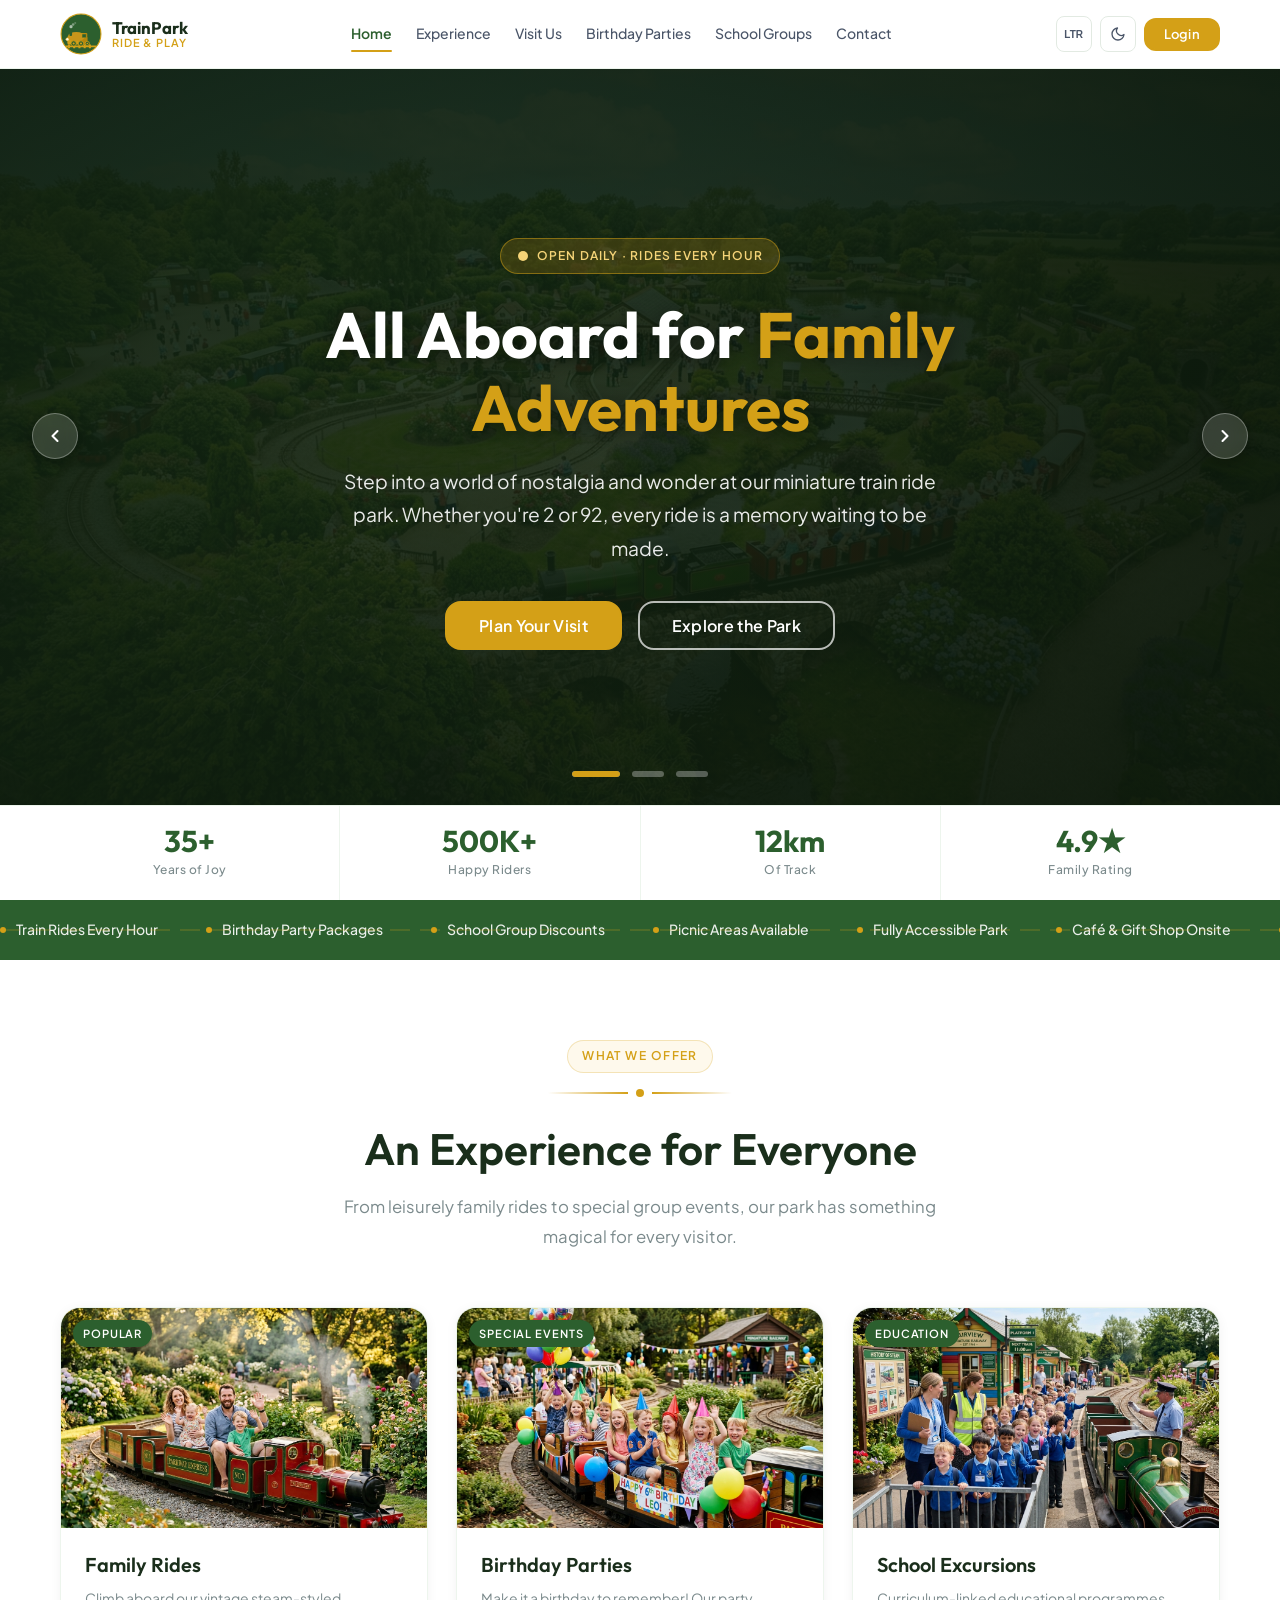
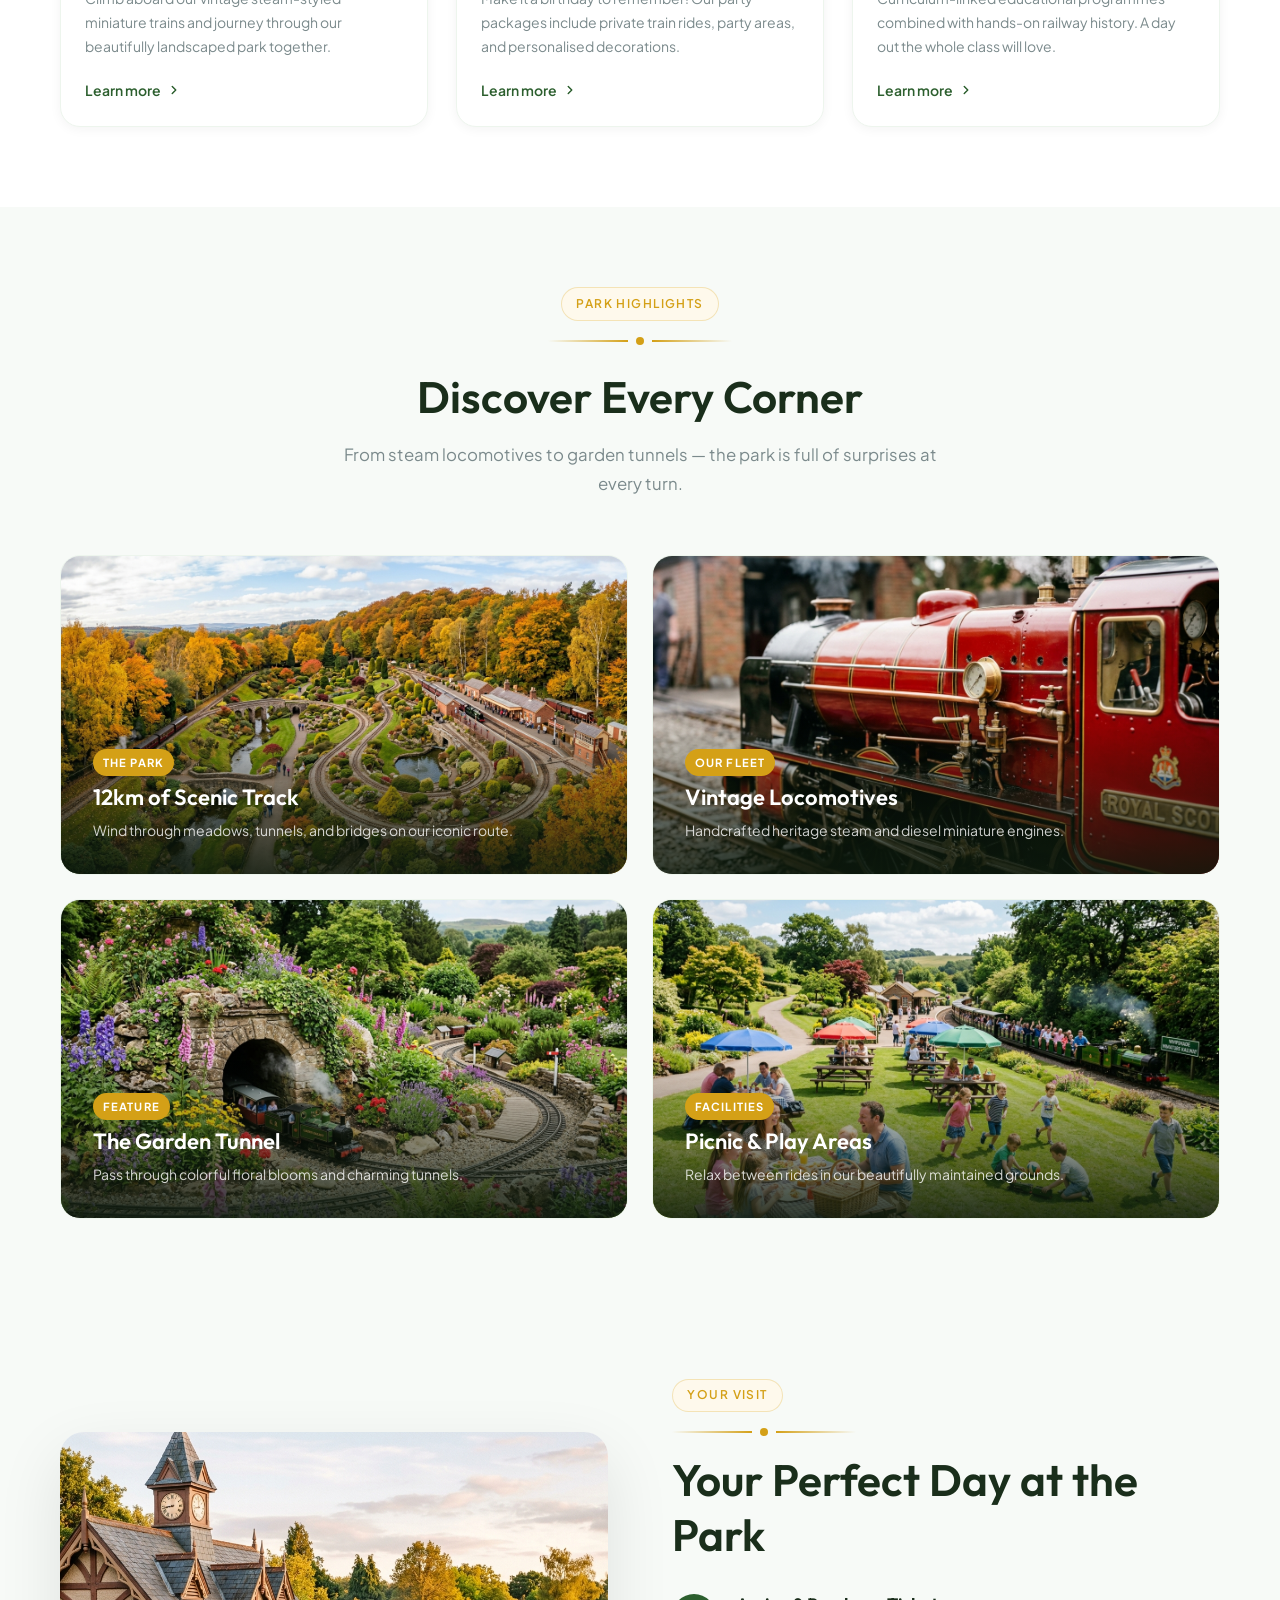
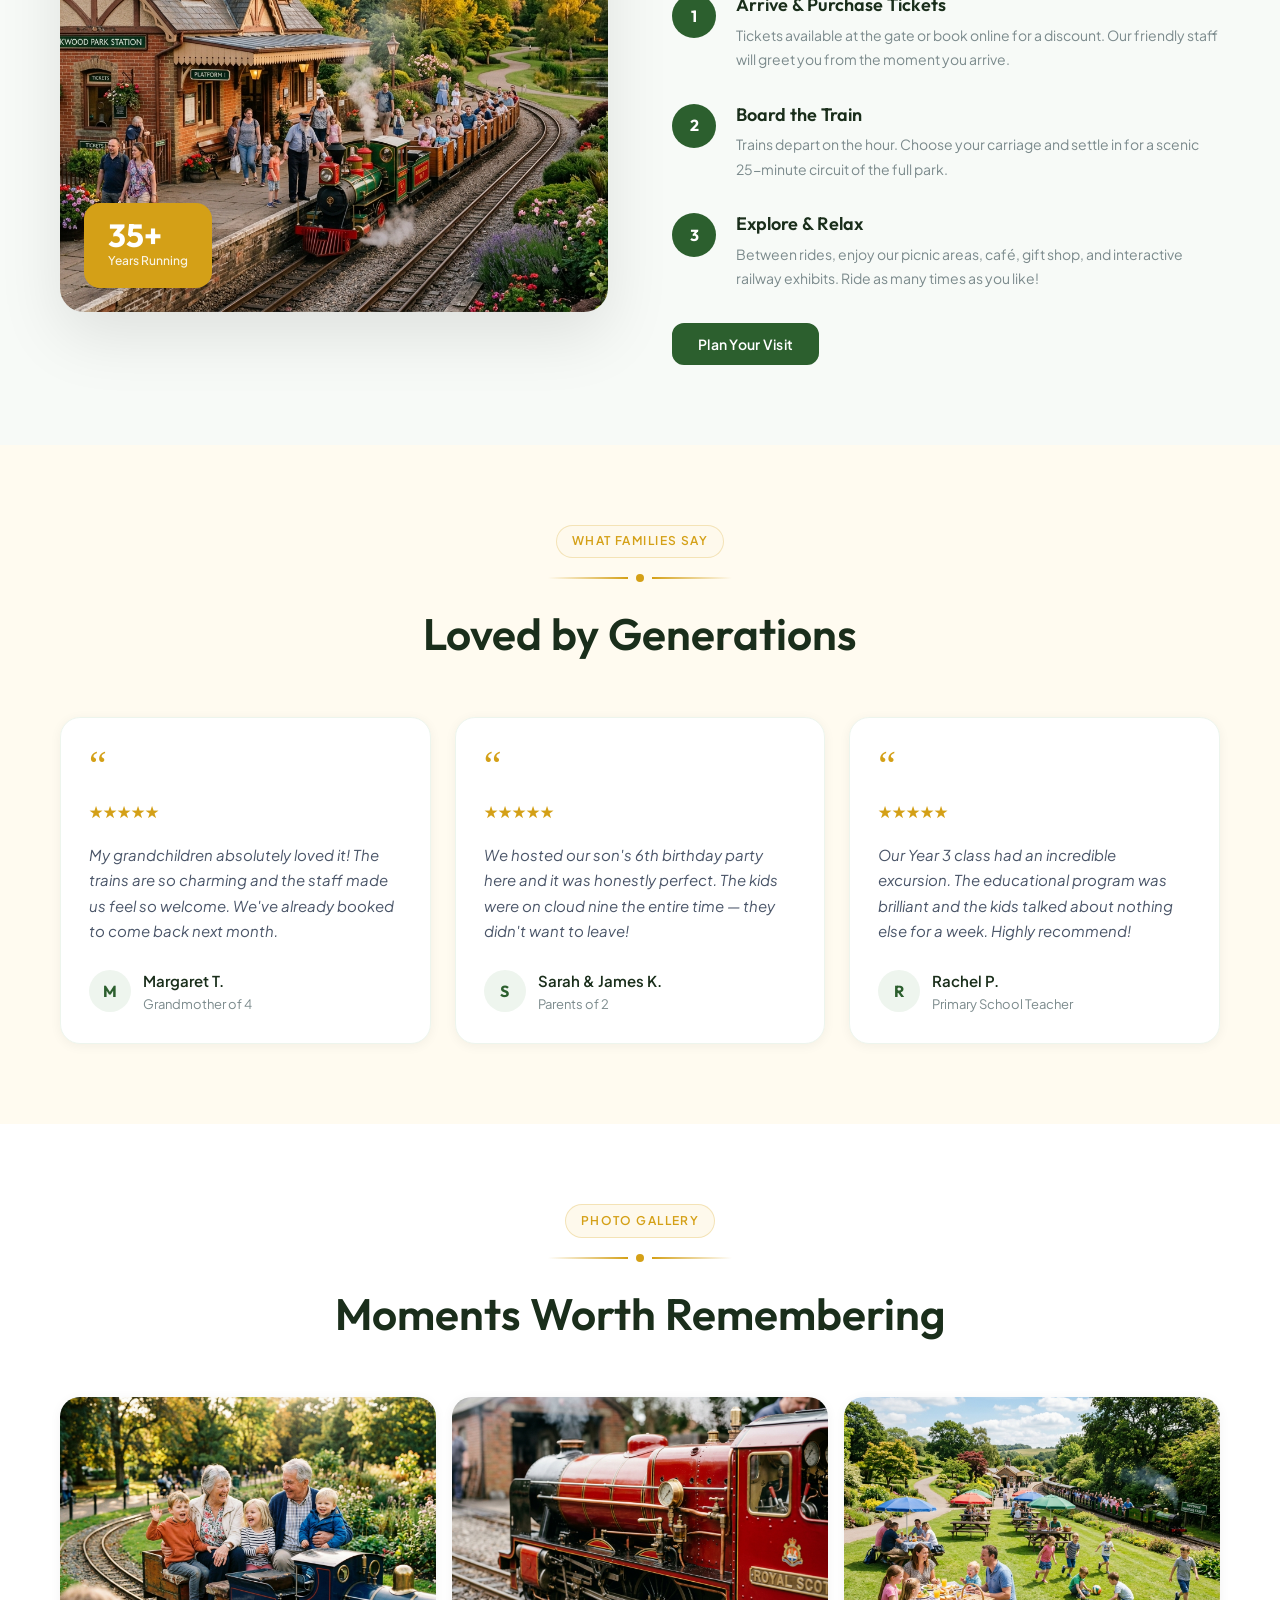
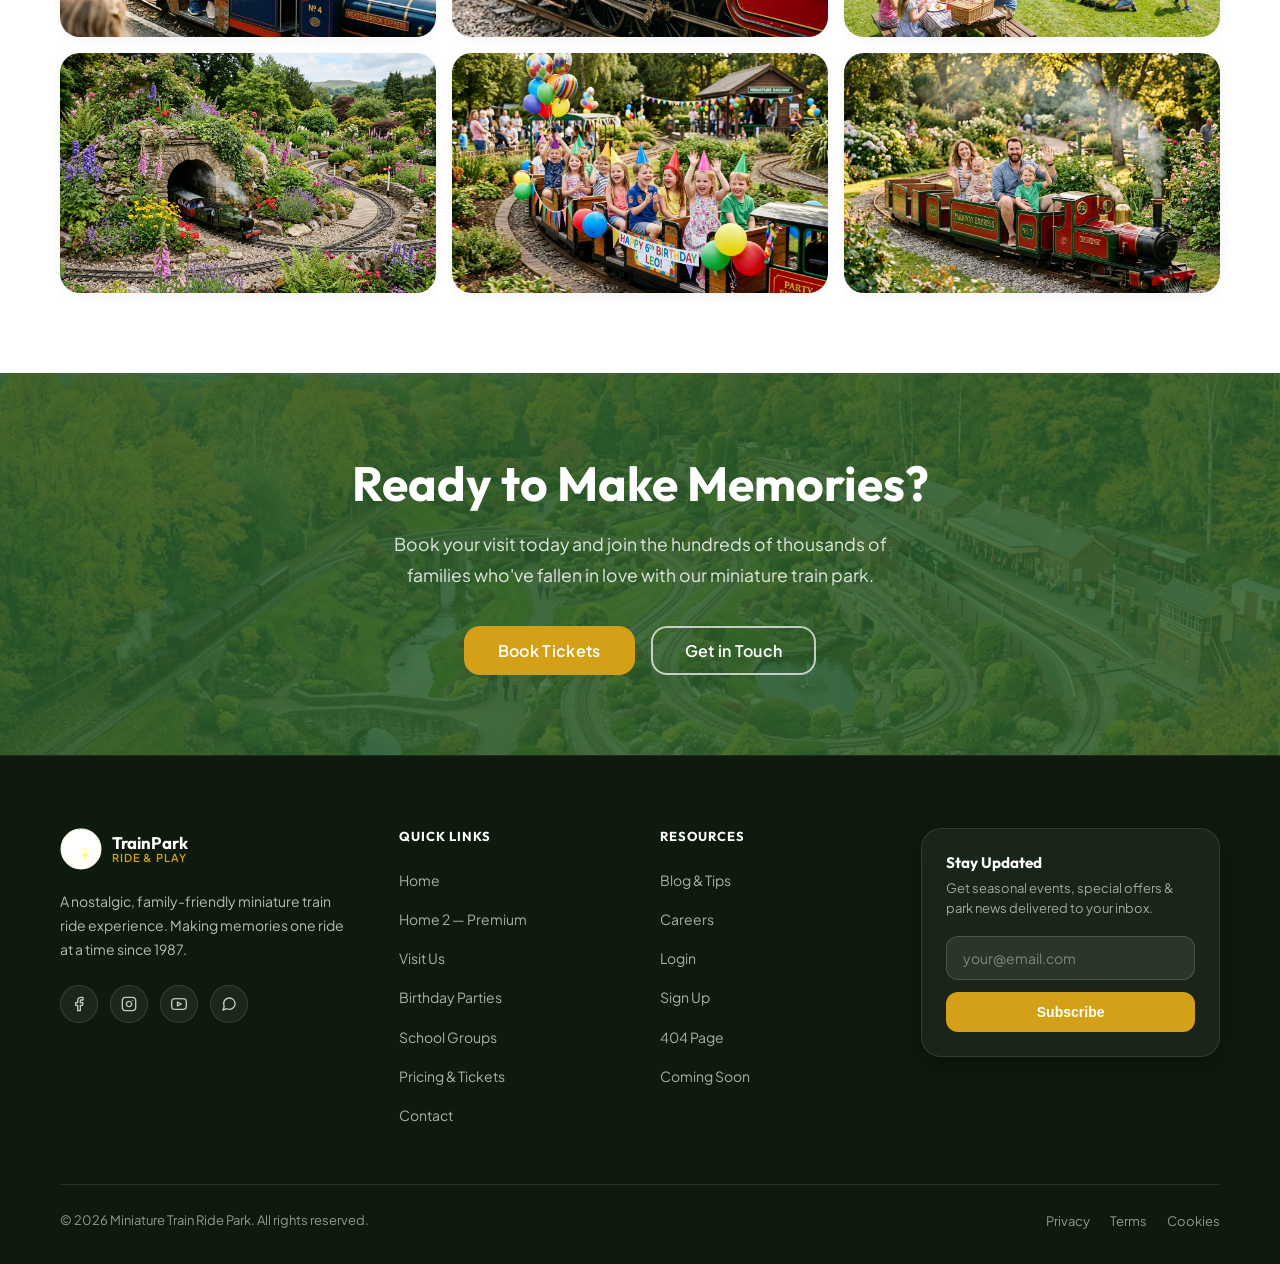
==== index.html @ aa91f716 "refactor: update 404 error page and enhance home2 hero section with interactive slide carousel" ====
<!DOCTYPE html>
<html lang="en">
<head>
<meta charset="UTF-8">
<meta name="viewport" content="width=device-width,initial-scale=1">
<title>Miniature Train Ride Park — Nostalgic Family Fun</title>
<meta name="description" content="Experience the joy of miniature train rides at our family-friendly park. Perfect for all ages — birthday parties, school groups, and weekend adventures.">
<link rel="icon" href="favicon.svg" type="image/svg+xml">
<link rel="stylesheet" href="style.css">
</head>
<body>
<div id="navbar-container"></div>

<!-- HERO -->
<section class="hero" aria-label="Hero Carousel" id="heroCarousel">
  <!-- Slides Wrapper -->
  <div class="hero-slides">
    <!-- Slide 1 -->
    <div class="hero-slide active" data-slide="0">
      <div class="hero-bg" style="background-image:url('assets/images/hero_main_1791302589255.jpg');" role="img" aria-label="Miniature train ride in lush green park"></div>
      <div class="hero-overlay"></div>
      <div class="container">
        <div class="hero-content">
          <div class="hero-badge">
            <svg xmlns="http://www.w3.org/2000/svg" width="12" height="12" viewBox="0 0 24 24" fill="currentColor"><circle cx="12" cy="12" r="10"/></svg>
            Open Daily · Rides Every Hour
          </div>
          <h1 class="hero-title">All Aboard for <span>Family Adventures</span></h1>
          <p class="hero-desc">Step into a world of nostalgia and wonder at our miniature train ride park. Whether you're 2 or 92, every ride is a memory waiting to be made.</p>
          <div class="hero-actions">
            <a href="visit.html" class="btn btn-secondary btn-lg" id="heroPlanVisitBtn">Plan Your Visit</a>
            <a href="home2.html" class="btn btn-outline-light btn-lg" id="heroExploreBtn">Explore the Park</a>
          </div>
        </div>
      </div>
    </div>

    <!-- Slide 2 -->
    <div class="hero-slide" data-slide="1">
      <div class="hero-bg" style="background-image:url('assets/images/park_landscape_wide_1791302713672.jpg');" role="img" aria-label="Scenic landscape of miniature railway park"></div>
      <div class="hero-overlay"></div>
      <div class="container">
        <div class="hero-content">
          <div class="hero-badge">
            <svg xmlns="http://www.w3.org/2000/svg" width="12" height="12" viewBox="0 0 24 24" fill="currentColor"><circle cx="12" cy="12" r="10"/></svg>
            Heritage Fleet · 12km Scenic Route
          </div>
          <h2 class="hero-title">Experience Authentic <span>Vintage Locomotives</span></h2>
          <p class="hero-desc">Journey through handcrafted bridges, flower-lined tunnels, and open countryside on Britain's most cherished miniature steam railway.</p>
          <div class="hero-actions">
            <a href="visit.html" class="btn btn-secondary btn-lg">Book Train Tickets</a>
            <a href="home2.html" class="btn btn-outline-light btn-lg">Discover Our Fleet</a>
          </div>
        </div>
      </div>
    </div>

    <!-- Slide 3 -->
    <div class="hero-slide" data-slide="2">
      <div class="hero-bg" style="background-image:url('assets/images/birthday_party_train_1791302629663.jpg');" role="img" aria-label="Children and families celebrating birthday at train park"></div>
      <div class="hero-overlay"></div>
      <div class="container">
        <div class="hero-content">
          <div class="hero-badge">
            <svg xmlns="http://www.w3.org/2000/svg" width="12" height="12" viewBox="0 0 24 24" fill="currentColor"><circle cx="12" cy="12" r="10"/></svg>
            Party Packages · Unforgettable Celebrations
          </div>
          <h2 class="hero-title">Celebrate Special <span>Moments Together</span></h2>
          <p class="hero-desc">Private carriage hire, reserved picnic lawns, and magical train celebrations for birthdays, family reunions, and school adventures.</p>
          <div class="hero-actions">
            <a href="birthday.html" class="btn btn-secondary btn-lg">Birthday Packages</a>
            <a href="school.html" class="btn btn-outline-light btn-lg">School &amp; Groups</a>
          </div>
        </div>
      </div>
    </div>

    <!-- Carousel Navigation Controls -->
    <div class="hero-nav-arrows">
      <button class="hero-nav-arrow prev" id="heroPrevBtn" aria-label="Previous Slide">
        <svg xmlns="http://www.w3.org/2000/svg" width="20" height="20" viewBox="0 0 24 24" fill="none" stroke="currentColor" stroke-width="2.5" stroke-linecap="round" stroke-linejoin="round"><polyline points="15 18 9 12 15 6"/></svg>
      </button>
      <button class="hero-nav-arrow next" id="heroNextBtn" aria-label="Next Slide">
        <svg xmlns="http://www.w3.org/2000/svg" width="20" height="20" viewBox="0 0 24 24" fill="none" stroke="currentColor" stroke-width="2.5" stroke-linecap="round" stroke-linejoin="round"><polyline points="9 18 15 12 9 6"/></svg>
      </button>
    </div>

    <!-- Carousel Progress Dots -->
    <div class="hero-dots" role="tablist" aria-label="Carousel Slides">
      <button class="hero-dot active" data-index="0" aria-label="Slide 1" role="tab" aria-selected="true"><span class="dot-progress"></span></button>
      <button class="hero-dot" data-index="1" aria-label="Slide 2" role="tab" aria-selected="false"><span class="dot-progress"></span></button>
      <button class="hero-dot" data-index="2" aria-label="Slide 3" role="tab" aria-selected="false"><span class="dot-progress"></span></button>
    </div>
  </div>
  <div class="hero-stats-bar" role="complementary" aria-label="Park statistics">
    <div class="hero-stats-inner">
      <div class="stat-item"><div class="stat-num">35+</div><div class="stat-label">Years of Joy</div></div>
      <div class="stat-item"><div class="stat-num">500K+</div><div class="stat-label">Happy Riders</div></div>
      <div class="stat-item"><div class="stat-num">12km</div><div class="stat-label">Of Track</div></div>
      <div class="stat-item"><div class="stat-num">4.9★</div><div class="stat-label">Family Rating</div></div>
    </div>
  </div>
</section>

<!-- SCROLLING STRIP -->
<div class="experience-strip" aria-hidden="true">
  <div class="strip-track"></div>
  <div class="strip-inner">
    <div class="strip-item"><span class="strip-dot"></span> Train Rides Every Hour</div>
    <div class="strip-item"><span class="strip-dot"></span> Birthday Party Packages</div>
    <div class="strip-item"><span class="strip-dot"></span> School Group Discounts</div>
    <div class="strip-item"><span class="strip-dot"></span> Picnic Areas Available</div>
    <div class="strip-item"><span class="strip-dot"></span> Fully Accessible Park</div>
    <div class="strip-item"><span class="strip-dot"></span> Café &amp; Gift Shop Onsite</div>
    <div class="strip-item"><span class="strip-dot"></span> Train Rides Every Hour</div>
    <div class="strip-item"><span class="strip-dot"></span> Birthday Party Packages</div>
    <div class="strip-item"><span class="strip-dot"></span> School Group Discounts</div>
    <div class="strip-item"><span class="strip-dot"></span> Picnic Areas Available</div>
    <div class="strip-item"><span class="strip-dot"></span> Fully Accessible Park</div>
    <div class="strip-item"><span class="strip-dot"></span> Café &amp; Gift Shop Onsite</div>
  </div>
</div>

<!-- EXPERIENCE CARDS -->
<section class="section" aria-labelledby="experienceHeading">
  <div class="container">
    <div class="section-header">
      <div class="section-label">What We Offer</div>
      <div class="track-divider"><div class="track-dot"></div></div>
      <h2 class="section-title" id="experienceHeading">An Experience for Everyone</h2>
      <p class="section-desc">From leisurely family rides to special group events, our park has something magical for every visitor.</p>
    </div>
    <div class="grid-3" role="list">
      <article class="experience-card anim-fade-up delay-1" role="listitem">
        <div class="exp-card-img-wrap">
          <img src="assets/images/family_train_ride_1791302616029.jpg" alt="Family enjoying miniature train ride" class="exp-card-img" loading="lazy">
          <span class="exp-card-tag">Popular</span>
        </div>
        <div class="exp-card-body">
          <h3 class="exp-card-title">Family Rides</h3>
          <p class="exp-card-desc">Climb aboard our vintage steam-styled miniature trains and journey through our beautifully landscaped park together.</p>
          <a href="visit.html" class="exp-card-link" id="learnFamilyRidesBtn">
            Learn more
            <svg xmlns="http://www.w3.org/2000/svg" width="14" height="14" viewBox="0 0 24 24" fill="none" stroke="currentColor" stroke-width="2.5" stroke-linecap="round" stroke-linejoin="round"><polyline points="9 18 15 12 9 6"/></svg>
          </a>
        </div>
      </article>
      <article class="experience-card anim-fade-up delay-2" role="listitem">
        <div class="exp-card-img-wrap">
          <img src="assets/images/birthday_party_train_1791302629663.jpg" alt="Children celebrating birthday party at train park" class="exp-card-img" loading="lazy">
          <span class="exp-card-tag">Special Events</span>
        </div>
        <div class="exp-card-body">
          <h3 class="exp-card-title">Birthday Parties</h3>
          <p class="exp-card-desc">Make it a birthday to remember! Our party packages include private train rides, party areas, and personalised decorations.</p>
          <a href="birthday.html" class="exp-card-link" id="learnBirthdayBtn">
            Learn more
            <svg xmlns="http://www.w3.org/2000/svg" width="14" height="14" viewBox="0 0 24 24" fill="none" stroke="currentColor" stroke-width="2.5" stroke-linecap="round" stroke-linejoin="round"><polyline points="9 18 15 12 9 6"/></svg>
          </a>
        </div>
      </article>
      <article class="experience-card anim-fade-up delay-3" role="listitem">
        <div class="exp-card-img-wrap">
          <img src="assets/images/school_trip_train_1791302643376.jpg" alt="School children on train excursion" class="exp-card-img" loading="lazy">
          <span class="exp-card-tag">Education</span>
        </div>
        <div class="exp-card-body">
          <h3 class="exp-card-title">School Excursions</h3>
          <p class="exp-card-desc">Curriculum-linked educational programmes combined with hands-on railway history. A day out the whole class will love.</p>
          <a href="school.html" class="exp-card-link" id="learnSchoolBtn">
            Learn more
            <svg xmlns="http://www.w3.org/2000/svg" width="14" height="14" viewBox="0 0 24 24" fill="none" stroke="currentColor" stroke-width="2.5" stroke-linecap="round" stroke-linejoin="round"><polyline points="9 18 15 12 9 6"/></svg>
          </a>
        </div>
      </article>
    </div>
  </div>
</section>

<!-- BENTO GALLERY -->
<section class="section section-alt" aria-labelledby="parkHighlightsHeading">
  <div class="container">
    <div class="section-header">
      <div class="section-label">Park Highlights</div>
      <div class="track-divider"><div class="track-dot"></div></div>
      <h2 class="section-title" id="parkHighlightsHeading">Discover Every Corner</h2>
      <p class="section-desc">From steam locomotives to garden tunnels — the park is full of surprises at every turn.</p>
    </div>
    <div class="bento-grid">
      <div class="bento-cell">
        <img src="assets/images/park_landscape_wide_1791302713672.jpg" alt="Aerial view of full train park landscape" class="bento-img" loading="lazy">
        <div class="bento-overlay-content">
          <span class="bento-tag">The Park</span>
          <h3 class="bento-title">12km of Scenic Track</h3>
          <p class="bento-desc">Wind through meadows, tunnels, and bridges on our iconic route.</p>
        </div>
      </div>
      <div class="bento-cell">
        <img src="assets/images/steam_locomotive_closeup_1791302755118.jpg" alt="Close-up of vintage steam locomotive" class="bento-img" loading="lazy">
        <div class="bento-overlay-content">
          <span class="bento-tag">Our Fleet</span>
          <h3 class="bento-title">Vintage Locomotives</h3>
          <p class="bento-desc">Handcrafted heritage steam and diesel miniature engines.</p>
        </div>
      </div>
      <div class="bento-cell">
        <img src="assets/images/train_tunnel_garden_1791302681579.jpg" alt="Train going through garden tunnel" class="bento-img" loading="lazy">
        <div class="bento-overlay-content">
          <span class="bento-tag">Feature</span>
          <h3 class="bento-title">The Garden Tunnel</h3>
          <p class="bento-desc">Pass through colorful floral blooms and charming tunnels.</p>
        </div>
      </div>
      <div class="bento-cell">
        <img src="assets/images/picnic_area_park_1791302770456.jpg" alt="Families relaxing in park picnic area" class="bento-img" loading="lazy">
        <div class="bento-overlay-content">
          <span class="bento-tag">Facilities</span>
          <h3 class="bento-title">Picnic &amp; Play Areas</h3>
          <p class="bento-desc">Relax between rides in our beautifully maintained grounds.</p>
        </div>
      </div>
    </div>
  </div>
</section>

<!-- JOURNEY / HOW IT WORKS -->
<section class="journey-section" aria-labelledby="howItWorksHeading">
  <div class="container">
    <div class="journey-layout">
      <div class="journey-img-wrap">
        <img src="assets/images/train_station_platform_1791302656115.jpg" alt="Visitors at the train station platform" class="journey-img" loading="lazy">
        <div class="journey-img-badge">
          <div class="num">35+</div>
          <div class="lbl">Years Running</div>
        </div>
      </div>
      <div>
        <div class="section-label">Your Visit</div>
        <div class="track-divider" style="justify-content:flex-start;margin-bottom:1rem"><div class="track-dot"></div></div>
        <h2 class="section-title" id="howItWorksHeading">Your Perfect Day at the Park</h2>
        <div class="journey-steps">
          <div class="journey-step anim-fade-up delay-1">
            <div class="step-num">1</div>
            <div class="step-content">
              <h4>Arrive &amp; Purchase Tickets</h4>
              <p>Tickets available at the gate or book online for a discount. Our friendly staff will greet you from the moment you arrive.</p>
            </div>
          </div>
          <div class="journey-step anim-fade-up delay-2">
            <div class="step-num">2</div>
            <div class="step-content">
              <h4>Board the Train</h4>
              <p>Trains depart on the hour. Choose your carriage and settle in for a scenic 25-minute circuit of the full park.</p>
            </div>
          </div>
          <div class="journey-step anim-fade-up delay-3">
            <div class="step-num">3</div>
            <div class="step-content">
              <h4>Explore &amp; Relax</h4>
              <p>Between rides, enjoy our picnic areas, café, gift shop, and interactive railway exhibits. Ride as many times as you like!</p>
            </div>
          </div>
        </div>
        <div style="margin-top:2rem;">
          <a href="visit.html" class="btn btn-primary" id="journeyPlanBtn">Plan Your Visit</a>
        </div>
      </div>
    </div>
  </div>
</section>

<!-- TESTIMONIALS -->
<section class="testimonials-section" aria-labelledby="testimonialHeading">
  <div class="container">
    <div class="section-header">
      <div class="section-label">What Families Say</div>
      <div class="track-divider"><div class="track-dot"></div></div>
      <h2 class="section-title" id="testimonialHeading">Loved by Generations</h2>
    </div>
    <div class="testimonials-grid">
      <article class="testimonial-card anim-fade-up delay-1">
        <div class="testimonial-quote">&ldquo;</div>
        <div class="testimonial-stars" aria-label="5 out of 5 stars">★★★★★</div>
        <p class="testimonial-text">My grandchildren absolutely loved it! The trains are so charming and the staff made us feel so welcome. We've already booked to come back next month.</p>
        <div class="testimonial-author">
          <div class="author-avatar" aria-hidden="true">M</div>
          <div>
            <div class="author-name">Margaret T.</div>
            <div class="author-role">Grandmother of 4</div>
          </div>
        </div>
      </article>
      <article class="testimonial-card anim-fade-up delay-2">
        <div class="testimonial-quote">&ldquo;</div>
        <div class="testimonial-stars" aria-label="5 out of 5 stars">★★★★★</div>
        <p class="testimonial-text">We hosted our son's 6th birthday party here and it was honestly perfect. The kids were on cloud nine the entire time — they didn't want to leave!</p>
        <div class="testimonial-author">
          <div class="author-avatar" aria-hidden="true">S</div>
          <div>
            <div class="author-name">Sarah &amp; James K.</div>
            <div class="author-role">Parents of 2</div>
          </div>
        </div>
      </article>
      <article class="testimonial-card anim-fade-up delay-3">
        <div class="testimonial-quote">&ldquo;</div>
        <div class="testimonial-stars" aria-label="5 out of 5 stars">★★★★★</div>
        <p class="testimonial-text">Our Year 3 class had an incredible excursion. The educational program was brilliant and the kids talked about nothing else for a week. Highly recommend!</p>
        <div class="testimonial-author">
          <div class="author-avatar" aria-hidden="true">R</div>
          <div>
            <div class="author-name">Rachel P.</div>
            <div class="author-role">Primary School Teacher</div>
          </div>
        </div>
      </article>
    </div>
  </div>
</section>

<!-- GALLERY -->
<section class="section" aria-labelledby="galleryHeading">
  <div class="container">
    <div class="section-header">
      <div class="section-label">Photo Gallery</div>
      <div class="track-divider"><div class="track-dot"></div></div>
      <h2 class="section-title" id="galleryHeading">Moments Worth Remembering</h2>
    </div>
    <div class="gallery-mosaic" role="list">
      <div class="gallery-item" role="listitem">
        <img src="assets/images/grandparents_children_train_1791302695388.jpg" alt="Grandparents and grandchildren on train" loading="lazy">
        <div class="gallery-overlay" aria-hidden="true">
          <svg xmlns="http://www.w3.org/2000/svg" width="28" height="28" viewBox="0 0 24 24" fill="none" stroke="currentColor" stroke-width="2" stroke-linecap="round" stroke-linejoin="round"><circle cx="11" cy="11" r="8"/><line x1="21" y1="21" x2="16.65" y2="16.65"/><line x1="11" y1="8" x2="11" y2="14"/><line x1="8" y1="11" x2="14" y2="11"/></svg>
        </div>
      </div>
      <div class="gallery-item" role="listitem">
        <img src="assets/images/steam_locomotive_closeup_1791302755118.jpg" alt="Detailed view of miniature steam locomotive" loading="lazy">
        <div class="gallery-overlay" aria-hidden="true">
          <svg xmlns="http://www.w3.org/2000/svg" width="28" height="28" viewBox="0 0 24 24" fill="none" stroke="currentColor" stroke-width="2" stroke-linecap="round" stroke-linejoin="round"><circle cx="11" cy="11" r="8"/><line x1="21" y1="21" x2="16.65" y2="16.65"/><line x1="11" y1="8" x2="11" y2="14"/><line x1="8" y1="11" x2="14" y2="11"/></svg>
        </div>
      </div>
      <div class="gallery-item" role="listitem">
        <img src="assets/images/picnic_area_park_1791302770456.jpg" alt="Picnic area with families enjoying the park" loading="lazy">
        <div class="gallery-overlay" aria-hidden="true">
          <svg xmlns="http://www.w3.org/2000/svg" width="28" height="28" viewBox="0 0 24 24" fill="none" stroke="currentColor" stroke-width="2" stroke-linecap="round" stroke-linejoin="round"><circle cx="11" cy="11" r="8"/><line x1="21" y1="21" x2="16.65" y2="16.65"/><line x1="11" y1="8" x2="11" y2="14"/><line x1="8" y1="11" x2="14" y2="11"/></svg>
        </div>
      </div>
      <div class="gallery-item" role="listitem">
        <img src="assets/images/train_tunnel_garden_1791302681579.jpg" alt="Train passing through a beautiful garden tunnel" loading="lazy">
        <div class="gallery-overlay" aria-hidden="true">
          <svg xmlns="http://www.w3.org/2000/svg" width="28" height="28" viewBox="0 0 24 24" fill="none" stroke="currentColor" stroke-width="2" stroke-linecap="round" stroke-linejoin="round"><circle cx="11" cy="11" r="8"/><line x1="21" y1="21" x2="16.65" y2="16.65"/><line x1="11" y1="8" x2="11" y2="14"/><line x1="8" y1="11" x2="14" y2="11"/></svg>
        </div>
      </div>
      <div class="gallery-item" role="listitem">
        <img src="assets/images/birthday_party_train_1791302629663.jpg" alt="Children celebrating birthday at train park" loading="lazy">
        <div class="gallery-overlay" aria-hidden="true">
          <svg xmlns="http://www.w3.org/2000/svg" width="28" height="28" viewBox="0 0 24 24" fill="none" stroke="currentColor" stroke-width="2" stroke-linecap="round" stroke-linejoin="round"><circle cx="11" cy="11" r="8"/><line x1="21" y1="21" x2="16.65" y2="16.65"/><line x1="11" y1="8" x2="11" y2="14"/><line x1="8" y1="11" x2="14" y2="11"/></svg>
        </div>
      </div>
      <div class="gallery-item" role="listitem">
        <img src="assets/images/family_train_ride_1791302616029.jpg" alt="Family enjoying the scenic miniature train ride" loading="lazy">
        <div class="gallery-overlay" aria-hidden="true">
          <svg xmlns="http://www.w3.org/2000/svg" width="28" height="28" viewBox="0 0 24 24" fill="none" stroke="currentColor" stroke-width="2" stroke-linecap="round" stroke-linejoin="round"><circle cx="11" cy="11" r="8"/><line x1="21" y1="21" x2="16.65" y2="16.65"/><line x1="11" y1="8" x2="11" y2="14"/><line x1="8" y1="11" x2="14" y2="11"/></svg>
        </div>
      </div>
    </div>
  </div>
</section>

<!-- CTA BANNER -->
<section class="cta-banner" aria-labelledby="ctaHeading">
  <div class="cta-banner-bg" role="img" aria-label="Park landscape background"></div>
  <div class="container">
    <div class="cta-banner-content">
      <h2 class="cta-banner-title" id="ctaHeading">Ready to Make Memories?</h2>
      <p class="cta-banner-desc">Book your visit today and join the hundreds of thousands of families who've fallen in love with our miniature train park.</p>
      <div class="cta-banner-actions">
        <a href="visit.html" class="btn btn-secondary btn-lg" id="ctaBookBtn">Book Tickets</a>
        <a href="contact.html" class="btn btn-outline-light btn-lg" id="ctaContactBtn">Get in Touch</a>
      </div>
    </div>
  </div>
</section>

<div id="footer-container"></div>
<script src="components.js"></script>
<script>
  document.addEventListener('DOMContentLoaded', () => {
    initComponents('index.html');
    initScrollAnimations();
  });
</script>
</body>
</html>
---- style.css ----
/* ===== MINIATURE TRAIN RIDE PARK === */
@import url('https://fonts.googleapis.com/css2?family=Outfit:wght@400;500;600;700;800&family=Plus+Jakarta+Sans:wght@400;500;600;700&display=swap');
:root{--primary:#2C5F2E;--primary-hover:#245028;--primary-light:#EEF5EE;--primary-glow:rgba(44,95,46,0.25);--primary-subtle:rgba(44,95,46,0.08);--secondary:#D4A017;--secondary-hover:#B8860B;--secondary-light:#FEF9EC;--text-heading:#1A2E1B;--text-body:#4A5568;--text-muted:#7B8A8C;--bg-body:#FFFFFF;--bg-surface:#F7FAF7;--bg-card:#FFFFFF;--bg-warm:#FFFBF0;--border-default:#E2EAE2;--border-light:#EDF5ED;--shadow-sm:0 1px 3px rgba(0,0,0,0.04);--shadow-md:0 4px 16px rgba(0,0,0,0.06);--shadow-lg:0 12px 40px rgba(0,0,0,0.08);--shadow-xl:0 24px 64px rgba(0,0,0,0.10);--shadow-card:0 2px 12px rgba(0,0,0,0.05);--shadow-card-hover:0 12px 36px rgba(44,95,46,0.14),0 4px 12px rgba(0,0,0,0.06);--font-heading:'Outfit',-apple-system,BlinkMacSystemFont,sans-serif;--font-body:'Plus Jakarta Sans',-apple-system,BlinkMacSystemFont,sans-serif;--radius-sm:0.5rem;--radius-md:0.75rem;--radius-lg:1rem;--radius-xl:1.25rem;--radius-2xl:1.5rem;--radius-full:9999px;--transition-fast:all 0.2s cubic-bezier(0.4,0,0.2,1);--transition-smooth:all 0.35s cubic-bezier(0.4,0,0.2,1);--transition-premium:all 0.5s cubic-bezier(0.16,1,0.3,1);--gutter-x:1.25rem;}
.dark{--text-heading:#F1F5F1;--text-body:#D1DCD1;--text-muted:#98AB98;--bg-body:#0D1A0D;--bg-surface:#111D11;--bg-card:#162116;--bg-warm:#121B08;--border-default:#2A3D2A;--border-light:#1A2E1A;--shadow-sm:0 1px 3px rgba(0,0,0,0.3);--shadow-md:0 4px 16px rgba(0,0,0,0.4);--shadow-lg:0 12px 40px rgba(0,0,0,0.5);--shadow-xl:0 24px 64px rgba(0,0,0,0.6);--shadow-card:0 2px 12px rgba(0,0,0,0.3);--shadow-card-hover:0 12px 36px rgba(74,222,128,0.15),0 4px 12px rgba(0,0,0,0.4);}
*,*::before,*::after{margin:0;padding:0;box-sizing:border-box;}
html{scroll-behavior:smooth;-webkit-font-smoothing:antialiased;overflow-x:hidden;}
body{font-family:var(--font-body);font-weight:400;color:var(--text-body);background-color:var(--bg-body);line-height:1.7;transition:background-color 0.3s ease,color 0.3s ease;overflow-x:hidden;}
img{max-width:100%;height:auto;display:block;}
a{text-decoration:none;color:inherit;transition:var(--transition-fast);}
ul,ol{list-style:none;}
h1,h2,h3,h4,h5,h6,.section-title,.hero-title,.page-title{font-family:var(--font-heading);font-weight:600;color:var(--text-heading);line-height:1.25;}
h1{font-size:clamp(2.25rem,5.5vw,3.5rem);}
h2{font-size:clamp(1.75rem,4vw,2.75rem);}
h3{font-size:clamp(1.25rem,3vw,1.625rem);}
h4{font-size:1.125rem;font-weight:600;}
h5{font-size:1rem;font-weight:600;}
h6{font-size:0.875rem;font-weight:600;}
p,.section-desc,.hero-desc,.card-desc,.feature-desc,.text-body,.lead,.desc{font-family:var(--font-body);font-weight:400;line-height:1.75;}
strong,b{font-weight:600;}
.container{width:100%;max-width:1200px;margin:0 auto;padding-left:var(--gutter-x);padding-right:var(--gutter-x);}
.section{padding:5rem 0;}.section-sm{padding:3rem 0;}.section-lg{padding:7rem 0;}
.section-alt{background:var(--bg-surface);}.section-warm{background:var(--bg-warm);}
.section-label{display:inline-flex;align-items:center;gap:0.5rem;font-size:0.75rem;font-weight:600;letter-spacing:0.12em;text-transform:uppercase;color:var(--secondary);background:var(--secondary-light);border:1px solid rgba(212,160,23,0.25);padding:0.35rem 0.9rem;border-radius:var(--radius-full);margin-bottom:1rem;}
.dark .section-label{background:rgba(212,160,23,0.12);}
.section-header{text-align:center;margin-bottom:3.5rem;}
.section-header .section-title{margin-bottom:1rem;}
.section-header .section-desc{max-width:600px;margin:0 auto;color:var(--text-muted);font-size:1.05rem;}
.track-divider{display:flex;align-items:center;gap:0.5rem;justify-content:center;margin-bottom:1.5rem;}
.track-divider::before{content:'';flex:1;max-width:80px;height:2px;background:linear-gradient(90deg,transparent,var(--secondary));}
.track-divider::after{content:'';flex:1;max-width:80px;height:2px;background:linear-gradient(90deg,var(--secondary),transparent);}
.track-dot{width:8px;height:8px;border-radius:50%;background:var(--secondary);}
.btn{display:inline-flex;align-items:center;justify-content:center;gap:0.5rem;font-family:var(--font-body);font-weight:600;font-size:0.875rem;letter-spacing:0.02em;line-height:1;padding:0.75rem 1.5rem;border-radius:var(--radius-md);border:2px solid transparent;cursor:pointer;transition:var(--transition-smooth);text-decoration:none;white-space:nowrap;}
.btn-primary{background:var(--primary);color:#fff;border-color:var(--primary);}
.btn-primary:hover{background:var(--primary-hover);border-color:var(--primary-hover);transform:translateY(-2px);box-shadow:0 8px 24px var(--primary-glow);}
.btn-secondary{background:var(--secondary);color:#fff;border-color:var(--secondary);}
.btn-secondary:hover{background:var(--secondary-hover);border-color:var(--secondary-hover);transform:translateY(-2px);box-shadow:0 8px 24px rgba(212,160,23,0.35);}
.btn-outline{background:transparent;color:var(--primary);border-color:var(--primary);}
.btn-outline:hover{background:var(--primary);color:#fff;transform:translateY(-2px);}
.btn-outline-light{background:transparent;color:#fff;border-color:rgba(255,255,255,0.7);}
.btn-outline-light:hover{background:rgba(255,255,255,0.15);border-color:#fff;transform:translateY(-2px);}
.btn-sm{padding:0.5rem 1.125rem;font-size:0.8125rem;}
.btn-lg{padding:0.9rem 2rem;font-size:1rem;border-radius:var(--radius-lg);}
.w-full{width:100%;}
/* ─── NAVBAR & MOBILE MENU ─── */
.navbar{position:fixed;top:0;left:0;right:0;z-index:1000;background:rgba(255,255,255,0.95);backdrop-filter:blur(12px);-webkit-backdrop-filter:blur(12px);border-bottom:1px solid var(--border-light);transition:var(--transition-smooth);}
.dark .navbar{background:rgba(13,26,13,0.95);border-bottom-color:var(--border-default);}
.navbar.scrolled{box-shadow:var(--shadow-md);}
.nav-inner{display:flex;align-items:center;justify-content:space-between;max-width:1200px;margin:0 auto;padding:0 var(--gutter-x);height:68px;}
.nav-logo{display:flex;align-items:center;gap:0.625rem;flex-shrink:0;text-decoration:none;}
.nav-logo-img{width:42px;height:42px;object-fit:contain;flex-shrink:0;}
.nav-logo-text{display:flex;flex-direction:column;line-height:1.1;}
.brand-top{font-family:var(--font-heading);font-weight:700;font-size:1.05rem;color:var(--text-heading);}
.dark .brand-top{color:#FFFFFF;}
.brand-bottom{font-weight:600;font-size:0.6875rem;color:var(--secondary);letter-spacing:0.08em;text-transform:uppercase;}
.nav-links{display:flex;align-items:center;gap:1.5rem;}
.nav-link{font-size:0.875rem;font-weight:500;color:var(--text-body);padding:0.25rem 0;position:relative;transition:var(--transition-fast);white-space:nowrap;}
.dark .nav-link{color:rgba(255,255,255,0.72);}
.nav-link:hover,.nav-link.active{color:var(--primary);}
.dark .nav-link:hover,.dark .nav-link.active{color:#FFFFFF;}
.nav-link::after{content:'';position:absolute;bottom:-2px;left:0;width:0;height:2px;background:var(--secondary);border-radius:1px;transition:var(--transition-smooth);}
[dir="rtl"] .nav-link::after{left:auto;right:0;}
.nav-link:hover::after,.nav-link.active::after{width:100%;}
.nav-link.active{font-weight:600;}
.nav-actions{display:flex;align-items:center;gap:0.5rem;flex-shrink:0;}
.nav-icon-btn{display:flex;align-items:center;justify-content:center;width:36px;height:36px;border-radius:var(--radius-sm);background:transparent;border:1px solid var(--border-default);color:var(--text-body);cursor:pointer;transition:var(--transition-fast);font-size:0.6875rem;font-weight:600;}
.nav-icon-btn:hover{background:var(--bg-surface);color:var(--primary);border-color:var(--primary);}
.dark .nav-icon-btn{color:rgba(255,255,255,0.75);border-color:var(--border-default);}
.dark .nav-icon-btn:hover{background:rgba(255,255,255,0.06);color:#FFFFFF;border-color:var(--secondary);}
.mobile-menu-btn{display:none;width:38px;height:38px;align-items:center;justify-content:center;border-radius:var(--radius-sm);background:transparent;border:1px solid var(--border-default);color:var(--text-body);cursor:pointer;transition:var(--transition-fast);}
.mobile-menu-btn:hover{background:var(--bg-surface);color:var(--primary);border-color:var(--primary);}
.dark .mobile-menu-btn{color:rgba(255,255,255,0.75);border-color:var(--border-default);}
.dark .mobile-menu-btn:hover{color:#FFFFFF;border-color:var(--secondary);background:rgba(255,255,255,0.06);}
.mobile-backdrop{display:none;position:fixed;inset:0;background:rgba(0,0,0,0.6);backdrop-filter:blur(6px);-webkit-backdrop-filter:blur(6px);z-index:990;top:68px;}
.mobile-backdrop.open{display:block;}
.mobile-menu{display:none;position:absolute;top:100%;left:0;right:0;background:var(--bg-card);border-bottom:1px solid var(--border-default);box-shadow:var(--shadow-xl);z-index:995;padding:1.25rem;}
.mobile-menu.open{display:block;animation:fadeInDown 0.25s cubic-bezier(0.16,1,0.3,1);}
@keyframes fadeInDown{from{opacity:0;transform:translateY(-10px);}to{opacity:1;transform:translateY(0);}}
.mob-link{display:block;padding:0.75rem 1rem;font-size:0.9375rem;font-weight:500;color:var(--text-body);border-radius:var(--radius-sm);transition:var(--transition-fast);}
.mob-link:hover,.mob-link.active{color:var(--primary);background:var(--primary-subtle);}
.dark .mob-link{color:rgba(255,255,255,0.75);}
.dark .mob-link:hover,.dark .mob-link.active{color:#FFFFFF;background:rgba(255,255,255,0.08);}
.mob-actions{padding:0.875rem 0 0.5rem;border-top:1px solid var(--border-light);margin-top:0.75rem;display:flex;flex-direction:column;gap:0.5rem;}
.dark .mob-actions{border-top-color:var(--border-default);}
.mob-toggles{display:flex;align-items:center;justify-content:center;gap:0.75rem;padding-top:0.75rem;}
.navbar-spacer{height:68px;}

/* ─── FOOTER ─── */
.footer{background:#0D1A0D;color:#fff;padding:4.5rem 0 2rem;border-top:1px solid rgba(255,255,255,0.08);position:relative;overflow:hidden;}
.dark .footer{background:#081008;border-top-color:rgba(255,255,255,0.06);}
.footer-grid{display:grid;grid-template-columns:1.35fr 1fr 1fr 1.35fr;gap:3rem 2.5rem;margin-bottom:3.5rem;align-items:start;}
.footer-brand p{margin:0 0 1.5rem;font-size:0.875rem;line-height:1.7;color:rgba(255,255,255,0.7);max-width:340px;}
.footer-logo{display:inline-flex;align-items:center;gap:0.625rem;text-decoration:none;margin-bottom:1.25rem;}
.footer-logo .brand-top{color:#fff!important;font-weight:700;}.footer-logo .brand-bottom{color:var(--secondary);}
.footer-socials{display:flex;align-items:center;gap:0.75rem;}
.footer-social-link{width:2.375rem;height:2.375rem;display:inline-flex;align-items:center;justify-content:center;border-radius:50%;background:rgba(255,255,255,0.06);border:1px solid rgba(255,255,255,0.12);color:rgba(255,255,255,0.75);transition:var(--transition-fast);text-decoration:none;}
.footer-social-link:hover{border-color:var(--secondary);color:#fff;background:rgba(212,160,23,0.25);transform:translateY(-2px);box-shadow:0 4px 14px rgba(212,160,23,0.35);}
.footer-col-title{font-family:var(--font-heading);font-weight:700;font-size:0.8125rem;letter-spacing:0.08em;text-transform:uppercase;color:#fff;margin-bottom:1.35rem;}
.footer-links{display:flex;flex-direction:column;gap:0.75rem;list-style:none;padding:0;margin:0;}
.footer-links a{color:rgba(255,255,255,0.65);font-size:0.875rem;text-decoration:none;transition:var(--transition-fast);display:inline-block;}
.footer-links a:hover{color:var(--secondary);transform:translateX(4px);}
[dir="rtl"] .footer-links a:hover{transform:translateX(-4px);}
.footer-newsletter-card{background:rgba(255,255,255,0.05);border:1px solid rgba(255,255,255,0.1);border-radius:var(--radius-xl);padding:1.5rem;box-shadow:0 8px 24px rgba(0,0,0,0.25);}
.footer-newsletter-title{font-family:var(--font-heading);font-size:0.95rem;font-weight:700;color:#fff;margin-bottom:0.35rem;}
.footer-newsletter-desc{font-size:0.8125rem;color:rgba(255,255,255,0.6);margin-bottom:1.15rem;line-height:1.55;}
.footer-newsletter-form{display:flex;flex-direction:column;gap:0.75rem;}
.footer-newsletter-input{width:100%;padding:0.75rem 1rem;border-radius:var(--radius-md);border:1px solid rgba(255,255,255,0.15);background:rgba(255,255,255,0.08);color:#fff;font-family:var(--font-body);font-size:0.875rem;outline:none;transition:var(--transition-fast);}
.footer-newsletter-input::placeholder{color:rgba(255,255,255,0.4);}
.footer-newsletter-input:focus{border-color:var(--secondary);background:rgba(255,255,255,0.12);box-shadow:0 0 0 3px rgba(212,160,23,0.25);}
.footer-newsletter-btn{width:100%;padding:0.75rem 1rem;border-radius:var(--radius-md);border:none;background:var(--secondary);color:#fff;font-weight:600;font-size:0.875rem;cursor:pointer;transition:var(--transition-fast);display:flex;align-items:center;justify-content:center;}
.footer-newsletter-btn:hover{background:var(--secondary-hover);transform:translateY(-1px);box-shadow:0 4px 14px rgba(212,160,23,0.35);}
.footer-bottom{border-top:1px solid rgba(255,255,255,0.1);padding-top:1.5rem;display:flex;align-items:center;justify-content:space-between;gap:1rem;flex-wrap:wrap;}
.footer-copyright{font-size:0.8125rem;color:rgba(255,255,255,0.55);}
.footer-bottom-links{display:flex;gap:1.25rem;}
.footer-bottom-links a{font-size:0.8125rem;color:rgba(255,255,255,0.55);transition:var(--transition-fast);}
.footer-bottom-links a:hover{color:var(--secondary);}
.hero{position:relative;min-height:calc(100vh - 68px);display:flex;flex-direction:column;justify-content:space-between;overflow:hidden;width:100%;}
.hero-slides{position:relative;flex:1 0 auto;width:100%;min-height:560px;overflow:hidden;}
.hero-slide{position:absolute;inset:0;width:100%;height:100%;opacity:0;visibility:hidden;pointer-events:none;transition:opacity 0.8s cubic-bezier(0.4,0,0.2,1), visibility 0.8s ease;display:flex;align-items:center;justify-content:center;z-index:1;}
.hero-slide.active{opacity:1;visibility:visible;pointer-events:auto;z-index:2;}
.hero-slide .hero-bg{position:absolute;inset:0;width:100%;height:100%;background-size:cover;background-position:center;filter:brightness(0.42);z-index:0;transform:scale(1.04);transition:transform 7s ease;}
.hero-slide.active .hero-bg{transform:scale(1);}
.hero-slide .hero-overlay{position:absolute;inset:0;width:100%;height:100%;background:radial-gradient(ellipse at center, rgba(13,26,13,0.3) 0%, rgba(13,26,13,0.85) 100%), linear-gradient(135deg,rgba(44,95,46,0.5) 0%,rgba(13,26,13,0.7) 100%);z-index:1;}
.hero-slide > .container{position:relative;z-index:2;width:100%;height:100%;padding-top:6.5rem;padding-bottom:5.5rem;display:flex;align-items:center;justify-content:center;}
.hero-content{color:#fff;max-width:820px;width:100%;text-align:center;margin:0 auto;display:flex;flex-direction:column;align-items:center;}
.hero-badge{display:inline-flex;align-items:center;gap:0.5rem;background:rgba(212,160,23,0.2);border:1px solid rgba(212,160,23,0.5);color:#F5D478;font-size:0.75rem;font-weight:600;letter-spacing:0.1em;text-transform:uppercase;padding:0.4rem 1rem;border-radius:var(--radius-full);margin-bottom:1.5rem;}
.hero-title{font-family:var(--font-heading);font-size:clamp(2.5rem,6vw,4rem);font-weight:700;line-height:1.15;color:#fff;margin-bottom:1.25rem;text-shadow:0 2px 20px rgba(0,0,0,0.5);text-align:center;}
.hero-title span{color:var(--secondary);}
.hero-desc{font-size:clamp(1rem,2vw,1.2rem);color:rgba(255,255,255,0.9);margin-bottom:2.25rem;max-width:620px;margin-left:auto;margin-right:auto;font-weight:400;text-align:center;}
.hero-actions{display:flex;gap:1rem;flex-wrap:wrap;justify-content:center;}
.hero-slide.active .hero-badge{animation:fadeIn 0.5s ease both;}
.hero-slide.active .hero-title{animation:fadeInUp 0.6s ease 0.1s both;}
.hero-slide.active .hero-desc{animation:fadeInUp 0.6s ease 0.2s both;}
.hero-slide.active .hero-actions{animation:fadeInUp 0.6s ease 0.3s both;}
/* Carousel Navigation Controls */
.hero-nav-arrows{position:absolute;top:50%;left:0;right:0;transform:translateY(-50%);pointer-events:none;z-index:10;display:flex;align-items:center;justify-content:space-between;padding:0 2rem;width:100%;}
.hero-nav-arrow{pointer-events:auto;width:46px;height:46px;border-radius:50%;background:rgba(255,255,255,0.15);backdrop-filter:blur(8px);-webkit-backdrop-filter:blur(8px);border:1px solid rgba(255,255,255,0.3);color:#fff;display:flex;align-items:center;justify-content:center;cursor:pointer;transition:var(--transition-fast);box-shadow:0 4px 16px rgba(0,0,0,0.3);}
.hero-nav-arrow:hover{background:rgba(255,255,255,0.3);border-color:#fff;transform:scale(1.1);}
@media(max-width:768px){.hero-nav-arrows{display:none;}}
/* Carousel Dots & Progress */
.hero-dots{position:absolute;bottom:1.75rem;left:50%;transform:translateX(-50%);z-index:10;display:flex;gap:0.75rem;align-items:center;}
.hero-dot{width:32px;height:6px;border-radius:var(--radius-full);background:rgba(255,255,255,0.3);border:none;cursor:pointer;position:relative;overflow:hidden;transition:all 0.3s ease;padding:0;}
.hero-dot.active{width:48px;background:rgba(255,255,255,0.45);}
.hero-dot .dot-progress{position:absolute;top:0;left:0;bottom:0;width:0%;background:var(--secondary);border-radius:inherit;}
.hero-dot.active .dot-progress{animation:heroProgress 5s linear forwards;}
@keyframes heroProgress{from{width:0%;}to{width:100%;}}
.hero-stats-bar{position:relative;z-index:2;width:100%;margin-top:auto;background:rgba(255,255,255,0.97);backdrop-filter:blur(8px);border-top:1px solid var(--border-light);}
.dark .hero-stats-bar{background:rgba(22,33,22,0.97);border-top-color:var(--border-default);}
.hero-stats-inner{display:flex;align-items:stretch;max-width:1200px;margin:0 auto;}
.stat-item{flex:1;padding:1.25rem 2rem;text-align:center;border-right:1px solid var(--border-light);}
.dark .stat-item{border-right-color:var(--border-default);}
.stat-item:last-child{border-right:none;}
.stat-num{font-family:var(--font-heading);font-size:1.875rem;font-weight:700;color:var(--primary);line-height:1;margin-bottom:0.25rem;}
.dark .stat-num{color:var(--secondary);}
.stat-label{font-size:0.75rem;font-weight:500;color:var(--text-muted);letter-spacing:0.04em;}
.experience-strip{background:var(--primary);padding:1.125rem 0;overflow:hidden;position:relative;}
.strip-track{position:absolute;top:50%;left:0;right:0;height:2px;background:repeating-linear-gradient(90deg,var(--secondary) 0px,var(--secondary) 20px,transparent 20px,transparent 30px);transform:translateY(-50%);opacity:0.2;}
.strip-inner{display:flex;align-items:center;gap:3rem;animation:scrollStrip 25s linear infinite;width:max-content;}
.strip-item{display:flex;align-items:center;gap:0.625rem;color:rgba(255,255,255,0.9);font-size:0.875rem;font-weight:500;white-space:nowrap;}
.strip-dot{width:6px;height:6px;border-radius:50%;background:var(--secondary);}
@keyframes scrollStrip{from{transform:translateX(0);}to{transform:translateX(-50%);}}
/* --- Grid System --- */
.grid{display:grid;gap:1.5rem;}
.grid-2{display:grid;grid-template-columns:repeat(2,1fr);gap:1.5rem;}
.grid-3{display:grid;grid-template-columns:repeat(3,1fr);gap:1.75rem;}
.grid-4{display:grid;grid-template-columns:repeat(4,1fr);gap:1.5rem;}

.experience-card{background:var(--bg-card);border:1px solid var(--border-light);border-radius:var(--radius-xl);overflow:hidden;transition:var(--transition-smooth);box-shadow:var(--shadow-card);display:flex;flex-direction:column;height:100%;}
.experience-card:hover{box-shadow:var(--shadow-card-hover);transform:translateY(-6px);}
.exp-card-img{width:100%;height:220px;object-fit:cover;transition:transform 0.5s ease;}
.experience-card:hover .exp-card-img{transform:scale(1.04);}
.exp-card-img-wrap{overflow:hidden;position:relative;}
.exp-card-tag{position:absolute;top:0.75rem;left:0.75rem;background:var(--primary);color:#fff;font-size:0.7rem;font-weight:600;letter-spacing:0.08em;text-transform:uppercase;padding:0.25rem 0.625rem;border-radius:var(--radius-full);}
.exp-card-body{padding:1.5rem;display:flex;flex-direction:column;flex:1;}
.exp-card-title{font-family:var(--font-heading);font-size:1.25rem;font-weight:600;color:var(--text-heading);margin-bottom:0.625rem;}
.exp-card-desc{font-size:0.875rem;color:var(--text-muted);line-height:1.7;margin-bottom:1.25rem;flex:1;}
.exp-card-link{display:inline-flex;align-items:center;gap:0.375rem;font-size:0.875rem;font-weight:600;color:var(--primary);transition:var(--transition-fast);margin-top:auto;}
.dark .exp-card-link{color:#4ADE80;}
.exp-card-link:hover{gap:0.625rem;color:var(--secondary);}
.dark .exp-card-link:hover{color:var(--secondary);}
.bento-grid{display:grid;grid-template-columns:repeat(2,1fr);gap:1.5rem;}
.bento-cell{background:var(--bg-card);border:1px solid var(--border-light);border-radius:var(--radius-xl);overflow:hidden;position:relative;transition:var(--transition-smooth);height:320px;display:flex;}
.bento-cell:hover{box-shadow:var(--shadow-card-hover);transform:translateY(-3px);}
.bento-cell-wide{grid-column:span 1;}.bento-cell-tall{grid-row:span 1;}.bento-cell-full{grid-column:span 2;}
.bento-img{width:100%;height:100%;object-fit:cover;}
.bento-overlay-content{position:absolute;bottom:0;left:0;right:0;padding:2rem;background:linear-gradient(transparent,rgba(13,26,13,0.85));color:#fff;}
.bento-tag{display:inline-block;background:var(--secondary);color:#fff;font-size:0.7rem;font-weight:700;letter-spacing:0.1em;text-transform:uppercase;padding:0.25rem 0.625rem;border-radius:var(--radius-full);margin-bottom:0.5rem;}
.bento-title{font-family:var(--font-heading);font-size:1.375rem;font-weight:600;color:#fff;line-height:1.25;margin-bottom:0.5rem;}
.bento-desc{font-size:0.875rem;color:rgba(255,255,255,0.8);line-height:1.6;}
.bento-info-cell{padding:2rem;display:flex;flex-direction:column;justify-content:center;}
.bento-icon{width:48px;height:48px;display:flex;align-items:center;justify-content:center;background:var(--primary-subtle);border-radius:var(--radius-md);color:var(--primary);margin-bottom:1rem;}
.journey-section{background:var(--bg-surface);padding:5rem 0;}
.journey-layout{display:grid;grid-template-columns:1fr 1fr;gap:4rem;align-items:center;}
.journey-img-wrap{position:relative;border-radius:var(--radius-2xl);overflow:hidden;box-shadow:var(--shadow-xl);}
.journey-img{width:100%;height:480px;object-fit:cover;}
.journey-img-badge{position:absolute;bottom:1.5rem;left:1.5rem;background:var(--secondary);color:#fff;border-radius:var(--radius-lg);padding:1rem 1.5rem;box-shadow:var(--shadow-lg);}
.journey-img-badge .num{font-family:var(--font-heading);font-size:2rem;font-weight:700;line-height:1;}
.journey-img-badge .lbl{font-size:0.75rem;font-weight:500;opacity:0.9;}
.journey-steps{display:flex;flex-direction:column;gap:2rem;margin-top:2rem;}
.journey-step{display:flex;gap:1.25rem;align-items:flex-start;}
.step-num{width:44px;height:44px;flex-shrink:0;display:flex;align-items:center;justify-content:center;border-radius:50%;background:var(--primary);color:#fff;font-family:var(--font-heading);font-weight:700;font-size:1rem;}
.step-content h4{color:var(--text-heading);margin-bottom:0.375rem;}
.step-content p{font-size:0.875rem;color:var(--text-muted);}
.testimonials-section{padding:5rem 0;background:var(--bg-warm);}
.testimonials-grid{display:grid;grid-template-columns:repeat(3,1fr);gap:1.5rem;}
.testimonial-card{background:var(--bg-card);border:1px solid var(--border-light);border-radius:var(--radius-xl);padding:1.75rem;transition:var(--transition-smooth);box-shadow:var(--shadow-card);}
.testimonial-card:hover{box-shadow:var(--shadow-card-hover);transform:translateY(-4px);}
.testimonial-quote{font-size:2.5rem;color:var(--secondary);font-family:Georgia,serif;line-height:1;margin-bottom:0.75rem;}
.testimonial-stars{display:flex;gap:0.25rem;margin-bottom:1rem;color:var(--secondary);}
.testimonial-text{font-size:0.9375rem;color:var(--text-body);line-height:1.7;margin-bottom:1.5rem;font-style:italic;}
.testimonial-author{display:flex;align-items:center;gap:0.75rem;}
.author-avatar{width:42px;height:42px;border-radius:50%;background:var(--primary-light);display:flex;align-items:center;justify-content:center;font-family:var(--font-heading);font-weight:700;font-size:1rem;color:var(--primary);flex-shrink:0;}
.author-name{font-weight:600;font-size:0.9375rem;color:var(--text-heading);}
.author-role{font-size:0.8125rem;color:var(--text-muted);}
.gallery-mosaic{display:grid;grid-template-columns:repeat(3,1fr);grid-template-rows:repeat(2,240px);gap:1rem;}
.gallery-item{border-radius:var(--radius-xl);overflow:hidden;position:relative;cursor:zoom-in;height:100%;transition:var(--transition-smooth);box-shadow:var(--shadow-card);}
.gallery-item:hover{transform:translateY(-3px);box-shadow:var(--shadow-card-hover);}
.gallery-item img{width:100%;height:100%;object-fit:cover;transition:transform 0.5s ease;}
.gallery-item:hover img{transform:scale(1.08);}
.gallery-overlay{position:absolute;inset:0;background:rgba(13,26,13,0.55);backdrop-filter:blur(2px);display:flex;align-items:center;justify-content:center;opacity:0;transition:var(--transition-smooth);color:#fff;}
.gallery-overlay svg{filter:drop-shadow(0 2px 8px rgba(0,0,0,0.5));transition:transform 0.3s ease;}
.gallery-item:hover .gallery-overlay{opacity:1;}
.gallery-item:hover .gallery-overlay svg{transform:scale(1.15);}
/* Lightbox Modal */
.gallery-lightbox{position:fixed;inset:0;z-index:9999;background:rgba(5,15,5,0.92);backdrop-filter:blur(10px);-webkit-backdrop-filter:blur(10px);display:flex;align-items:center;justify-content:center;opacity:0;pointer-events:none;transition:opacity 0.3s ease;}
.gallery-lightbox.active{opacity:1;pointer-events:auto;}
.lightbox-content-wrap{position:relative;max-width:90vw;max-height:88vh;display:flex;flex-direction:column;align-items:center;justify-content:center;animation:lightboxZoomIn 0.3s cubic-bezier(0.16,1,0.3,1);}
@keyframes lightboxZoomIn{from{transform:scale(0.88);opacity:0;}to{transform:scale(1);opacity:1;}}
.lightbox-img{max-width:85vw;max-height:74vh;object-fit:contain;border-radius:var(--radius-lg);box-shadow:0 25px 60px rgba(0,0,0,0.85);border:1px solid rgba(255,255,255,0.18);}
.lightbox-caption{margin-top:1rem;color:#ffffff;font-size:0.9375rem;font-weight:600;text-align:center;max-width:600px;text-shadow:0 2px 6px rgba(0,0,0,0.8);}
.lightbox-counter{font-size:0.75rem;color:rgba(255,255,255,0.7);margin-top:0.25rem;font-weight:500;}
.lightbox-btn{position:absolute;background:rgba(255,255,255,0.12);border:1px solid rgba(255,255,255,0.25);color:#fff;width:44px;height:44px;border-radius:50%;display:flex;align-items:center;justify-content:center;cursor:pointer;transition:var(--transition-fast);z-index:10;}
.lightbox-btn:hover{background:rgba(255,255,255,0.25);transform:scale(1.1);}
.lightbox-btn-close{top:1.5rem;right:1.5rem;width:42px;height:42px;}
.lightbox-btn-prev{left:1.5rem;top:50%;transform:translateY(-50%);}
.lightbox-btn-next{right:1.5rem;top:50%;transform:translateY(-50%);}
.lightbox-btn-prev:hover{transform:translateY(-50%) scale(1.12);}
.lightbox-btn-next:hover{transform:translateY(-50%) scale(1.12);}
@media(max-width:768px){.lightbox-btn-prev{left:0.5rem;}.lightbox-btn-next{right:0.5rem;}.lightbox-btn-close{top:1rem;right:1rem;}}
.cta-banner{position:relative;overflow:hidden;background:var(--primary);padding:5rem 0;}
.cta-banner-bg{position:absolute;inset:0;background-image:url('assets/images/park_landscape_wide_1791302713672.jpg');background-size:cover;background-position:center;opacity:0.15;}
.cta-banner-content{position:relative;z-index:2;text-align:center;}
.cta-banner-title{font-family:var(--font-heading);font-size:clamp(1.875rem,4vw,3rem);font-weight:700;color:#fff;margin-bottom:1rem;}
.cta-banner-desc{font-size:1.1rem;color:rgba(255,255,255,0.85);margin-bottom:2.25rem;max-width:540px;margin-left:auto;margin-right:auto;}
.cta-banner-actions{display:flex;gap:1rem;justify-content:center;flex-wrap:wrap;}
.visit-hero{background:linear-gradient(135deg,var(--primary) 0%,#1A4A1C 100%);padding:5rem 0 4rem;text-align:center;color:#fff;position:relative;overflow:hidden;}
.visit-hero::before{content:'';position:absolute;inset:0;background-image:url('assets/images/ticket_booth_vintage_1791302728803.jpg');background-size:cover;background-position:center;opacity:0.12;}
.visit-hero-content{position:relative;z-index:2;}
.visit-hero h1,.parties-hero h1,.school-hero h1,.contact-hero h1{color:#fff;}
.visit-hero p,.parties-hero p,.school-hero p,.contact-hero p{color:rgba(255,255,255,0.85);margin-top:0.75rem;font-size:1.1rem;}
.hours-ticket-grid{display:grid;grid-template-columns:1fr 1fr;gap:2rem;margin-top:3rem;}
.hours-card,.ticket-card{background:var(--bg-card);border:1px solid var(--border-light);border-radius:var(--radius-xl);overflow:hidden;box-shadow:var(--shadow-md);}
.card-header-strip{background:var(--primary);padding:1.25rem 1.75rem;display:flex;align-items:center;gap:0.75rem;color:#fff;}
.card-header-strip h3{color:#fff;font-size:1.125rem;}
.card-body-pad{padding:1.75rem;}
.hours-row{display:flex;justify-content:space-between;align-items:center;padding:0.75rem 0;border-bottom:1px solid var(--border-light);}
.hours-row:last-child{border-bottom:none;}
.hours-day{font-weight:600;color:var(--text-heading);font-size:0.9375rem;}
.hours-time{color:var(--primary);font-weight:600;font-size:0.9375rem;}
.hours-closed{color:var(--text-muted);}
.ticket-row{display:flex;justify-content:space-between;align-items:center;padding:1rem 0;border-bottom:1px solid var(--border-light);}
.ticket-row:last-child{border-bottom:none;}
.ticket-type{font-weight:600;color:var(--text-heading);}
.ticket-age{font-size:0.8125rem;color:var(--text-muted);display:block;font-weight:400;}
.ticket-price{font-family:var(--font-heading);font-size:1.375rem;font-weight:700;color:var(--primary);}
.ticket-free{color:var(--secondary);font-weight:700;font-size:1.125rem;}
.notice-box{background:var(--secondary-light);border:1px solid rgba(212,160,23,0.25);border-radius:var(--radius-md);padding:1rem 1.25rem;display:flex;gap:0.75rem;align-items:flex-start;margin-top:1.5rem;}
.notice-box p{font-size:0.875rem;color:var(--text-body);}
.parties-hero{background:linear-gradient(135deg,#1A4A1C 0%,var(--primary) 100%);padding:5rem 0 4rem;text-align:center;color:#fff;position:relative;overflow:hidden;}
.parties-hero::before{content:'';position:absolute;inset:0;background-image:url('assets/images/birthday_party_train_1791302629663.jpg');background-size:cover;background-position:center top;opacity:0.15;}
.parties-hero-content{position:relative;z-index:2;}
.party-packages-grid{display:grid;grid-template-columns:repeat(3,1fr);gap:1.75rem;margin-top:3rem;}
.party-card{background:var(--bg-card);border:1px solid var(--border-light);border-radius:var(--radius-xl);overflow:hidden;box-shadow:var(--shadow-card);transition:var(--transition-smooth);text-align:center;}
.party-card:hover{transform:translateY(-6px);box-shadow:var(--shadow-card-hover);}
.party-card.featured{border-color:var(--primary);border-width:2px;}
.party-card-header{background:var(--bg-surface);padding:2rem 1.5rem 1.5rem;}
.party-card.featured .party-card-header{background:var(--primary);}
.party-card.featured .party-card-header h3{color:#fff;}
.popular-badge{display:inline-block;background:var(--secondary);color:#fff;font-size:0.6875rem;font-weight:700;letter-spacing:0.1em;text-transform:uppercase;padding:0.2rem 0.625rem;border-radius:var(--radius-full);margin-bottom:0.75rem;}
.party-price{font-family:var(--font-heading);font-size:2.5rem;font-weight:700;color:var(--primary);line-height:1;}
.party-card.featured .party-price{color:var(--secondary);}
.party-price-note{font-size:0.8125rem;color:var(--text-muted);margin-top:0.25rem;}
.party-card.featured .party-price-note{color:rgba(255,255,255,0.7);}
.party-card-body{padding:1.5rem;}
.party-features{display:flex;flex-direction:column;gap:0.75rem;margin-bottom:1.75rem;text-align:left;}
.party-feature-item{display:flex;gap:0.625rem;align-items:flex-start;font-size:0.875rem;color:var(--text-body);}
.feat-icon{color:var(--primary);flex-shrink:0;margin-top:2px;}
.school-hero{background:linear-gradient(135deg,#0D3B0E 0%,var(--primary) 100%);padding:5rem 0 4rem;text-align:center;color:#fff;position:relative;overflow:hidden;}
.school-hero::before{content:'';position:absolute;inset:0;background-image:url('assets/images/school_trip_train_1791302643376.jpg');background-size:cover;background-position:center 30%;opacity:0.15;}
.school-hero-content{position:relative;z-index:2;}
.benefits-grid{display:grid;grid-template-columns:repeat(3,1fr);gap:1.5rem;margin-top:3rem;}
.benefit-card{background:var(--bg-card);border:1px solid var(--border-light);border-radius:var(--radius-xl);padding:2rem;text-align:center;transition:var(--transition-smooth);box-shadow:var(--shadow-card);}
.benefit-card:hover{transform:translateY(-4px);box-shadow:var(--shadow-card-hover);}
.benefit-icon-wrap{width:64px;height:64px;border-radius:50%;background:var(--primary-subtle);display:flex;align-items:center;justify-content:center;color:var(--primary);margin:0 auto 1.25rem;}
.benefit-title{font-family:var(--font-heading);font-size:1.125rem;font-weight:600;color:var(--text-heading);margin-bottom:0.625rem;}
.benefit-desc{font-size:0.875rem;color:var(--text-muted);line-height:1.7;}
.school-booking-layout{display:grid;grid-template-columns:1.2fr 1fr;gap:3rem;align-items:start;margin-top:3rem;}
.contact-hero{background:linear-gradient(135deg,var(--primary) 0%,#1A4A1C 100%);padding:5rem 0 4rem;text-align:center;color:#fff;position:relative;overflow:hidden;}
.contact-hero::before{content:'';position:absolute;inset:0;background-image:url('assets/images/train_station_platform_1791302656115.jpg');background-size:cover;background-position:center;opacity:0.12;}
.contact-hero-content{position:relative;z-index:2;}
.contact-layout{display:grid;grid-template-columns:1fr 1.6fr;gap:3rem;margin-top:3rem;}
.contact-info-stack{display:flex;flex-direction:column;gap:1.25rem;}
.contact-info-card{background:var(--bg-card);border:1px solid var(--border-light);border-radius:var(--radius-xl);padding:1.5rem;display:flex;gap:1rem;align-items:flex-start;transition:var(--transition-smooth);box-shadow:var(--shadow-card);}
.contact-info-card:hover{border-color:var(--primary);box-shadow:var(--shadow-card-hover);}
.contact-feature-img-card{position:relative;border-radius:var(--radius-xl);overflow:hidden;border:1px solid var(--border-light);box-shadow:var(--shadow-card);height:175px;transition:var(--transition-smooth);background:var(--bg-surface);}
.contact-feature-img-card:hover{box-shadow:var(--shadow-card-hover);border-color:var(--primary);transform:translateY(-2px);}
.dark .contact-feature-img-card{border-color:var(--border-default);box-shadow:0 8px 24px rgba(0,0,0,0.4);background:var(--bg-card);}
.dark .contact-feature-img-card:hover{border-color:#4ADE80;}
.contact-feature-img{width:100%;height:100%;object-fit:cover;display:block;transition:transform 0.5s ease;}
.contact-feature-img-card:hover .contact-feature-img{transform:scale(1.05);}
.contact-feature-overlay{position:absolute;inset:0;background:linear-gradient(to top,rgba(13,26,13,0.85) 0%,rgba(13,26,13,0.15) 55%,transparent 100%);display:flex;align-items:flex-end;padding:1rem 1.25rem;}
.contact-feature-badge{display:inline-flex;align-items:center;gap:0.4rem;font-size:0.8125rem;font-weight:600;color:#F5D478;background:rgba(20,45,22,0.88);backdrop-filter:blur(6px);-webkit-backdrop-filter:blur(6px);padding:0.35rem 0.85rem;border-radius:var(--radius-full);border:1px solid rgba(245,212,120,0.35);box-shadow:0 4px 12px rgba(0,0,0,0.3);}
.contact-icon-wrap{width:44px;height:44px;border-radius:var(--radius-md);background:var(--primary-subtle);display:flex;align-items:center;justify-content:center;color:var(--primary);flex-shrink:0;}
.contact-info-title{font-weight:600;font-size:0.9375rem;color:var(--text-heading);margin-bottom:0.25rem;}
.contact-info-detail{font-size:0.875rem;color:var(--text-muted);line-height:1.5;}
.contact-info-detail a{color:inherit;transition:var(--transition-fast);}
.contact-info-detail a:hover{color:var(--primary);text-decoration:underline;}
.dark .contact-icon-wrap,.dark .benefit-icon-wrap,.dark .bento-icon,.dark .zf-icon{background:rgba(74,222,128,0.12);color:#4ADE80;border:1px solid rgba(74,222,128,0.25);}
.dark .contact-info-card:hover,.dark .benefit-card:hover{border-color:#4ADE80;}
.dark .contact-info-detail{color:#C5D5C5;}
.dark .contact-info-detail a{color:#FFFFFF!important;}
.dark .contact-info-detail a:hover{color:var(--secondary)!important;text-decoration:underline;}
.dark .feat-icon,.dark .exp-card-link{color:#4ADE80;}
.form-card{background:var(--bg-card);border:1px solid var(--border-light);border-radius:var(--radius-xl);padding:2.25rem;box-shadow:var(--shadow-md);}
.form-title{font-family:var(--font-heading);font-size:1.5rem;font-weight:600;color:var(--text-heading);margin-bottom:0.375rem;}
.form-subtitle{font-size:0.875rem;color:var(--text-muted);margin-bottom:1.75rem;}
.form-group{margin-bottom:1.25rem;}
.form-row{display:grid;grid-template-columns:1fr 1fr;gap:1rem;margin-bottom:1.25rem;}
.form-label{display:block;font-weight:500;font-size:0.875rem;color:var(--text-heading);margin-bottom:0.5rem;}
.form-input,.form-select,.form-textarea{width:100%;padding:0.75rem 1rem;border:1.5px solid var(--border-default);border-radius:var(--radius-md);background:var(--bg-body);color:var(--text-body);font-family:var(--font-body);font-size:0.9375rem;outline:none;transition:var(--transition-fast);}
.form-input:focus,.form-select:focus,.form-textarea:focus{border-color:var(--primary);box-shadow:0 0 0 3px var(--primary-subtle);}
.form-textarea{resize:vertical;min-height:130px;}
.auth-page{min-height:100vh;display:flex;flex-direction:column;overflow-x:hidden;background:linear-gradient(160deg,#F4F8F4 0%,#E9F2E9 50%,#FAF6EE 100%);}
.dark .auth-page{background:linear-gradient(160deg,#0A140A 0%,#111D11 45%,#081108 100%);}
.auth-topbar{display:flex;align-items:center;justify-content:space-between;padding:1.25rem 1.5rem;max-width:1200px;margin:0 auto;width:100%;}
.auth-toggle-btn{width:2.25rem;height:2.25rem;display:flex;align-items:center;justify-content:center;border-radius:var(--radius-md);background:var(--bg-card);border:1px solid var(--border-default);color:var(--text-heading);font-size:0.75rem;cursor:pointer;transition:var(--transition-fast);}
.auth-toggle-btn:hover{background:var(--primary-subtle);border-color:var(--primary);color:var(--primary);}
.dark .auth-toggle-btn{background:rgba(255,255,255,0.08);border-color:rgba(255,255,255,0.12);color:rgba(255,255,255,0.75);}
.dark .auth-toggle-btn:hover{background:rgba(255,255,255,0.15);color:#fff;}
.auth-card{position:relative;overflow:hidden;width:100%;max-width:440px;margin:0 auto;background:var(--bg-card);border-radius:var(--radius-2xl);box-shadow:var(--shadow-xl);border:1px solid var(--border-light);padding:2.5rem;animation:fadeInUp 0.5s ease;}
.dark .auth-card{box-shadow:0 20px 50px rgba(0,0,0,0.6),0 0 30px rgba(44,95,46,0.15);border-color:var(--border-default);}
.auth-logo{display:flex;align-items:center;gap:0.75rem;justify-content:center;margin-bottom:1.75rem;text-decoration:none;}
.auth-logo img{width:44px;height:44px;object-fit:contain;display:block;filter:drop-shadow(0 2px 8px rgba(44,95,46,0.3));}
.auth-logo-text{display:flex;flex-direction:column;line-height:1.15;}
.auth-logo-text .brand-top{font-family:var(--font-heading);font-weight:700;font-size:1.25rem;color:var(--primary);}
.dark .auth-logo-text .brand-top{color:#fff;}
.auth-logo-text .brand-bottom{font-family:var(--font-heading);font-weight:600;font-size:0.6875rem;color:var(--secondary);text-transform:uppercase;letter-spacing:0.12em;}
.social-login-grid{display:grid;grid-template-columns:repeat(3,1fr);gap:0.75rem;margin-bottom:1.5rem;}
.social-btn{display:flex;align-items:center;justify-content:center;padding:0.75rem;border:1.5px solid var(--border-default);border-radius:var(--radius-lg);background:var(--bg-card);color:var(--text-heading);cursor:pointer;transition:var(--transition-fast);font-size:1.125rem;}
.social-btn:hover{border-color:var(--primary);background:var(--primary-subtle);transform:translateY(-1px);}
.dark .social-btn{color:#fff;background:rgba(255,255,255,0.04);border-color:var(--border-default);}
.dark .social-btn:hover{background:rgba(44,95,46,0.25);border-color:var(--primary);}
.social-btn svg{display:block;}
.divider,.auth-divider{display:flex;align-items:center;gap:1rem;margin:1.5rem 0;color:var(--text-muted);font-size:0.8125rem;text-align:center;}
.divider::before,.divider::after,.auth-divider::before,.auth-divider::after{content:'';flex:1;height:1px;background:var(--border-default);}
.password-wrapper,.pw-field{position:relative;}
.password-wrapper .form-input,.pw-field .form-input{padding-right:2.75rem;}
.password-toggle,.pw-toggle{position:absolute;right:0.875rem;top:50%;transform:translateY(-50%);background:none;border:none;cursor:pointer;color:var(--text-muted);transition:var(--transition-fast);padding:0.25rem;display:flex;align-items:center;justify-content:center;}
.password-toggle:hover,.pw-toggle:hover{color:var(--primary);}
.password-toggle svg,.pw-toggle svg{width:1.125rem;height:1.125rem;stroke:currentColor;stroke-width:2;fill:none;}
.checkbox-wrapper,.form-meta{display:flex;align-items:center;justify-content:space-between;margin-bottom:1.5rem;flex-wrap:wrap;gap:0.5rem;}
.form-check{display:flex;align-items:center;gap:0.5rem;font-size:0.875rem;color:var(--text-body);cursor:pointer;}
.form-check input[type="checkbox"]{width:16px;height:16px;accent-color:var(--primary);cursor:pointer;}
.forgot-link,.link-primary{font-size:0.875rem;color:var(--primary);font-weight:600;}
.forgot-link:hover,.link-primary:hover{color:var(--secondary);text-decoration:underline;}
.dark .forgot-link,.dark .link-primary{color:var(--secondary);}
.fullscreen-page{min-height:100vh;display:flex;flex-direction:column;overflow-x:hidden;background:linear-gradient(160deg,#F4F8F4 0%,#E9F2E9 50%,#FAF6EE 100%);}
.dark .fullscreen-page{background:linear-gradient(160deg,#0A140A 0%,#111D11 45%,#081108 100%);}
.fullscreen-content{flex:1;display:flex;align-items:center;justify-content:center;padding:2.5rem 1.25rem;text-align:center;position:relative;overflow:hidden;width:100%;}
.countdown-grid{display:grid;grid-template-columns:repeat(4,1fr);gap:1rem;max-width:480px;margin:2rem auto;width:100%;}
.countdown-item{background:var(--bg-card);border:1px solid var(--border-default);box-shadow:var(--shadow-sm);border-radius:var(--radius-xl);padding:1.25rem 0.75rem;text-align:center;backdrop-filter:blur(8px);}
.dark .countdown-item{background:rgba(255,255,255,0.05);border-color:rgba(255,255,255,0.1);}
.countdown-value{font-family:var(--font-heading);font-weight:700;font-size:2rem;color:var(--primary);line-height:1.1;}
.dark .countdown-value{color:var(--secondary);}
.countdown-label{font-size:0.6875rem;color:var(--text-muted);text-transform:uppercase;letter-spacing:0.1em;margin-top:0.25rem;font-family:var(--font-heading);font-weight:600;}
.subscribe-form{display:flex;gap:0.5rem;max-width:440px;width:100%;margin:0 auto;}
.subscribe-form input{flex:1;padding:0.75rem 1.25rem;background:var(--bg-card);border:1.5px solid var(--border-default);border-radius:var(--radius-lg);color:var(--text-heading);font-family:var(--font-body);font-size:0.875rem;outline:none;transition:var(--transition-fast);}
.subscribe-form input:focus{border-color:var(--primary);box-shadow:0 0 0 3px var(--primary-subtle);}
.dark .subscribe-form input{background:rgba(255,255,255,0.06);border-color:rgba(255,255,255,0.12);color:#fff;}
.coming-title{color:var(--text-heading);font-family:var(--font-heading);font-size:clamp(2rem,5vw,3rem);font-weight:700;margin-bottom:0.75rem;line-height:1.2;}
.coming-desc{color:var(--text-muted);font-size:1rem;max-width:440px;margin:0 auto;line-height:1.7;}
.coming-socials{display:flex;justify-content:center;gap:0.75rem;margin-top:2.5rem;}
.coming-social-link{width:2.5rem;height:2.5rem;display:flex;align-items:center;justify-content:center;border-radius:50%;border:1px solid var(--border-default);color:var(--text-body);background:var(--bg-card);transition:var(--transition-fast);}
.coming-social-link:hover{border-color:var(--primary);color:var(--primary);background:var(--primary-subtle);transform:translateY(-2px);}
.dark .coming-social-link{border-color:rgba(255,255,255,0.15);color:rgba(255,255,255,0.7);background:transparent;}
.dark .coming-social-link:hover{border-color:var(--secondary);color:var(--secondary);background:rgba(212,160,23,0.15);}
.error-illustration{position:relative;display:inline-block;margin-bottom:1.5rem;}
.error-illustration .train-spin{position:absolute;top:50%;left:50%;transform:translate(-50%,-50%);width:140px;height:140px;opacity:0.12;animation:spin 15s linear infinite;}
@keyframes spin{from{transform:translate(-50%,-50%) rotate(0deg);}to{transform:translate(-50%,-50%) rotate(360deg);}}
.error-code{font-family:var(--font-heading);font-weight:700;font-size:clamp(5.5rem,18vw,10rem);line-height:1;color:transparent;-webkit-text-stroke:2px rgba(44,95,46,0.5);background:linear-gradient(135deg,var(--primary),var(--secondary));-webkit-background-clip:text;background-clip:text;animation:pulseGlow 3s ease-in-out infinite;}
@keyframes pulseGlow{0%,100%{opacity:0.92;transform:scale(1);}50%{opacity:1;transform:scale(1.02);}}
.error-subtitle{font-family:var(--font-heading);font-weight:700;font-size:clamp(1.5rem,3.5vw,2.25rem);color:var(--text-heading);margin-bottom:0.75rem;}
.error-desc{color:var(--text-muted);font-size:1.05rem;max-width:440px;margin:0 auto 2.5rem;line-height:1.7;}
.map-placeholder{background:var(--bg-surface);border:1px solid var(--border-default);border-radius:var(--radius-xl);height:320px;display:flex;flex-direction:column;align-items:center;justify-content:center;gap:0.75rem;color:var(--text-muted);font-size:0.9375rem;margin-top:2rem;}
.live-map-card{background:var(--bg-card);border:1px solid var(--border-light);border-radius:var(--radius-xl);overflow:hidden;box-shadow:var(--shadow-md);margin-bottom:1rem;transition:var(--transition-smooth);}
.dark .live-map-card{border-color:var(--border-default);box-shadow:0 10px 30px rgba(0,0,0,0.5);}
.live-map-header{display:flex;align-items:center;justify-content:space-between;padding:1.125rem 1.5rem;background:var(--bg-surface);border-bottom:1px solid var(--border-light);flex-wrap:wrap;gap:1rem;}
.dark .live-map-header{background:rgba(255,255,255,0.03);border-bottom-color:var(--border-default);}
.live-map-pulse-dot{width:11px;height:11px;border-radius:50%;background:#22C55E;box-shadow:0 0 0 0 rgba(34,197,94,0.7);animation:mapPulse 2s infinite;flex-shrink:0;}
@keyframes mapPulse{0%{transform:scale(0.95);box-shadow:0 0 0 0 rgba(34,197,94,0.7);}70%{transform:scale(1);box-shadow:0 0 0 8px rgba(34,197,94,0);}}
.live-map-container{position:relative;width:100%;height:380px;background:#e5e3df;}
.dark .live-map-container iframe{filter:brightness(0.85) contrast(1.1) invert(0.9) hue-rotate(170deg);}
.live-map-footer{display:flex;align-items:center;justify-content:space-between;padding:0.9rem 1.5rem;background:var(--bg-surface);border-top:1px solid var(--border-light);flex-wrap:wrap;gap:0.75rem;}
.dark .live-map-footer{background:rgba(255,255,255,0.02);border-top-color:var(--border-default);}
.live-map-info-pill{display:inline-flex;align-items:center;gap:0.5rem;font-size:0.8125rem;color:var(--text-muted);font-weight:500;}
.live-map-info-pill svg{color:var(--primary);}
.dark .live-map-info-pill svg{color:#4ADE80;}
.dark .live-map-info-pill{color:#B5C5B5;}
/* ─── HERO 2 SPLIT CAROUSEL ─── */
.hero2-split,.hero2-split-carousel{position:relative;min-height:calc(100vh - 68px);background-color:var(--primary);background-image:linear-gradient(135deg,#245028 0%,#2C5F2E 50%,#245028 100%);overflow:hidden;display:flex;flex-direction:column;justify-content:center;}
.hero2-split::before,.hero2-split-carousel::before{content:'';position:absolute;inset:0;background-image:repeating-linear-gradient(90deg,rgba(255,255,255,0.04) 0,rgba(255,255,255,0.04) 1px,transparent 1px,transparent 60px),repeating-linear-gradient(0deg,rgba(255,255,255,0.04) 0,rgba(255,255,255,0.04) 1px,transparent 1px,transparent 60px);pointer-events:none;z-index:1;}
.dark .hero2-split,.dark .hero2-split-carousel{background-color:#0D1A0D;background-image:linear-gradient(135deg,#091209 0%,#0D1A0D 50%,#111F11 100%);}
.dark .hero2-split::before,.dark .hero2-split-carousel::before{background-image:repeating-linear-gradient(90deg,rgba(255,255,255,0.02) 0,rgba(255,255,255,0.02) 1px,transparent 1px,transparent 60px),repeating-linear-gradient(0deg,rgba(255,255,255,0.02) 0,rgba(255,255,255,0.02) 1px,transparent 1px,transparent 60px);}
.hero2-slides-track{position:relative;width:100%;min-height:500px;flex:1;display:grid;grid-template-columns:1fr;align-items:center;}
.hero2-slide{grid-area:1/1;width:100%;height:100%;opacity:0;visibility:hidden;pointer-events:none;transition:opacity 0.7s cubic-bezier(0.4,0,0.2,1), visibility 0.7s ease;z-index:1;display:flex;align-items:center;}
.hero2-slide.active{opacity:1;visibility:visible;pointer-events:auto;z-index:2;}
.hero2-slide-inner{display:grid;grid-template-columns:1.05fr 1.2fr;width:100%;height:100%;align-items:center;}
.hero2-slide.active .hero2-content{animation:fadeInUp 0.65s cubic-bezier(0.16,1,0.3,1) both;}
.hero2-slide.active .hero2-collage-item{animation:fadeIn 0.75s ease both;}
.hero2-left{background:transparent;display:flex;align-items:center;padding:3.5rem 3rem 3.5rem 4rem;position:relative;z-index:2;overflow:hidden;}
.hero2-content{position:relative;z-index:2;color:#fff;}
.hero2-title{font-family:var(--font-heading);font-size:clamp(2.35rem,4vw,3.25rem);font-weight:700;color:#fff;line-height:1.15;margin-bottom:1.15rem;}
.hero2-title em{font-style:normal;color:#F5D478;}
.hero2-desc{font-size:1rem;color:rgba(255,255,255,0.92);margin-bottom:1.75rem;max-width:460px;line-height:1.7;}
.hero2-right{position:relative;overflow:hidden;z-index:2;display:flex;align-items:center;justify-content:center;}
.hero2-collage-wrap{background:transparent;padding:2rem 3.5rem 2rem 1rem;display:flex;align-items:center;justify-content:center;width:100%;}
.hero2-collage-grid{display:grid;grid-template-columns:1.2fr 1fr;grid-template-rows:1fr 1fr;gap:1.1rem;width:100%;height:470px;min-height:440px;max-height:490px;}
.hero2-collage-item{position:relative;border-radius:var(--radius-xl);overflow:hidden;box-shadow:0 14px 36px rgba(0,0,0,0.3);border:2px solid rgba(255,255,255,0.22);transition:var(--transition-smooth);background:#245028;}
.hero2-collage-item:hover{transform:translateY(-4px);box-shadow:0 22px 50px rgba(0,0,0,0.45);border-color:#F5D478;}
.hero2-collage-item img{width:100%;height:100%;object-fit:cover;display:block;transition:transform 0.6s ease;}
.hero2-collage-item:hover img{transform:scale(1.07);}
.collage-main{grid-row:span 2;}
.collage-badge{position:absolute;bottom:1.25rem;left:1.25rem;background:rgba(20,45,22,0.9);backdrop-filter:blur(8px);-webkit-backdrop-filter:blur(8px);color:#F5D478;font-size:0.75rem;font-weight:700;letter-spacing:0.08em;text-transform:uppercase;padding:0.4rem 0.9rem;border-radius:var(--radius-full);border:1px solid rgba(245,212,120,0.45);display:flex;align-items:center;gap:0.4rem;box-shadow:0 4px 16px rgba(0,0,0,0.35);}
.hero2-actions{display:flex;gap:1rem;flex-wrap:wrap;}
.hero2-carousel-nav{position:relative;z-index:10;display:flex;align-items:center;justify-content:center;gap:1.25rem;padding:0.5rem 1rem 1.5rem;}
.hero2-nav-btn{width:38px;height:38px;border-radius:50%;background:rgba(255,255,255,0.12);border:1px solid rgba(255,255,255,0.25);color:#fff;display:flex;align-items:center;justify-content:center;cursor:pointer;transition:var(--transition-fast);backdrop-filter:blur(8px);}
.hero2-nav-btn:hover{background:var(--secondary);border-color:var(--secondary);color:#fff;transform:scale(1.08);}
.hero2-dots{display:flex;align-items:center;gap:0.65rem;}
.hero2-dot{position:relative;width:32px;height:7px;border-radius:var(--radius-full);background:rgba(255,255,255,0.25);border:none;cursor:pointer;overflow:hidden;transition:all 0.35s ease;padding:0;}
.hero2-dot.active{width:48px;background:rgba(255,255,255,0.35);}
.hero2-dot-progress{position:absolute;top:0;left:0;bottom:0;width:0;background:var(--secondary);border-radius:var(--radius-full);}
.hero2-dot.active .hero2-dot-progress{animation:hero2Progress 5s linear forwards;}
@keyframes hero2Progress{from{width:0%;}to{width:100%;}}
.zigzag-section{padding:5rem 0;}
.zigzag-row{display:grid;grid-template-columns:1fr 1fr;gap:4rem;align-items:center;margin-bottom:5rem;}
.zigzag-row:last-child{margin-bottom:0;}
.zigzag-row.reverse{direction:rtl;}
.zigzag-row.reverse > *{direction:ltr;}
.zigzag-img-wrap{border-radius:var(--radius-2xl);overflow:hidden;box-shadow:var(--shadow-xl);position:relative;}
.zigzag-img{width:100%;height:380px;object-fit:cover;transition:transform 0.6s ease;}
.zigzag-img-wrap:hover .zigzag-img{transform:scale(1.04);}
.zigzag-badge{position:absolute;top:1.5rem;right:1.5rem;background:var(--secondary);color:#fff;border-radius:var(--radius-full);padding:0.5rem 1rem;font-size:0.8125rem;font-weight:600;}
.zigzag-features{display:flex;flex-direction:column;gap:1.25rem;margin-top:1.75rem;}
.zigzag-feature{display:flex;gap:1rem;align-items:flex-start;}
.zf-icon{width:40px;height:40px;border-radius:var(--radius-sm);background:var(--primary-subtle);display:flex;align-items:center;justify-content:center;color:var(--primary);flex-shrink:0;}
.dark .zf-icon{background:rgba(74,222,128,0.12);color:#4ADE80;}
.zf-title{font-weight:600;font-size:0.9375rem;color:var(--text-heading);margin-bottom:0.25rem;}
.zf-desc{font-size:0.875rem;color:var(--text-muted);}
.seasonal-grid{display:grid;grid-template-columns:repeat(4,1fr);gap:1rem;}
.season-card{border-radius:var(--radius-xl);overflow:hidden;position:relative;aspect-ratio:3/4;cursor:pointer;transition:var(--transition-smooth);}
.season-card img{width:100%;height:100%;object-fit:cover;transition:transform 0.5s ease;}
.season-card:hover img{transform:scale(1.06);}
.season-card:hover{box-shadow:var(--shadow-xl);}
.season-overlay{position:absolute;inset:0;background:linear-gradient(transparent 30%,rgba(13,26,13,0.8) 100%);}
.season-label{position:absolute;bottom:1.25rem;left:1.25rem;right:1.25rem;}
.season-name{font-family:var(--font-heading);font-size:1.25rem;font-weight:600;color:#fff;}
.season-desc{font-size:0.8125rem;color:rgba(255,255,255,0.75);}
.text-center{text-align:center;}.text-primary{color:var(--primary);}.dark .text-primary{color:#4ADE80;}.text-secondary{color:var(--secondary);}.text-muted{color:var(--text-muted);}.font-heading{font-family:var(--font-heading);}
.mt-1{margin-top:0.5rem;}.mt-2{margin-top:1rem;}.mt-3{margin-top:1.5rem;}.mt-4{margin-top:2rem;}.mt-6{margin-top:3rem;}
.mb-2{margin-bottom:1rem;}.mb-3{margin-bottom:1.5rem;}.mb-4{margin-bottom:2rem;}
.overflow-hidden{overflow:hidden;}.w-full{width:100%;}.relative{position:relative;}
.badge{display:inline-flex;align-items:center;padding:0.2rem 0.625rem;border-radius:var(--radius-full);font-size:0.75rem;font-weight:600;}
.badge-success{background:#ECFDF5;color:#059669;}.badge-warning{background:var(--secondary-light);color:var(--secondary-hover);}
@keyframes fadeInUp{from{opacity:0;transform:translateY(24px);}to{opacity:1;transform:translateY(0);}}
@keyframes fadeIn{from{opacity:0;}to{opacity:1;}}
.anim-fade-up{animation:fadeInUp 0.6s ease both;}.anim-fade{animation:fadeIn 0.5s ease both;}
.delay-1{animation-delay:0.1s;}.delay-2{animation-delay:0.2s;}.delay-3{animation-delay:0.35s;}.delay-4{animation-delay:0.5s;}.delay-5{animation-delay:0.65s;}
@media(max-width:1024px){
:root{--gutter-x:1.5rem;}
.nav-links{display:none;}
.nav-actions .nav-icon-btn{display:none;}
.nav-actions .btn{display:none;}
.mobile-menu-btn{display:flex;}
.footer-grid{grid-template-columns:repeat(2,1fr);gap:2.5rem 2rem;text-align:left;}
.footer-col-newsletter{grid-column:span 1;}
.footer-socials{justify-content:flex-start;}
.bento-grid{grid-template-columns:1fr 1fr;}
.bento-cell-wide{grid-column:span 1;}.bento-cell-full{grid-column:span 2;}.bento-cell-tall{grid-row:span 1;}
.testimonials-grid{grid-template-columns:1fr 1fr;gap:1.25rem;}
.gallery-mosaic{grid-template-columns:repeat(3,1fr);grid-template-rows:repeat(2,210px);gap:0.75rem;}
.hero2-left{padding:4rem 3rem;}
.journey-layout{gap:2.5rem;}
.party-packages-grid{grid-template-columns:1fr 1fr;}
.benefits-grid{grid-template-columns:1fr 1fr;}
.school-booking-layout{grid-template-columns:1fr;}
.seasonal-grid{grid-template-columns:repeat(2,1fr);}
.zigzag-row{gap:2.5rem;}
.grid-4{grid-template-columns:repeat(2,1fr);}
}
@media(max-width:768px){
:root{--gutter-x:1rem;}
.grid-2,.grid-3,.grid-4{grid-template-columns:1fr;}
.hero-title{font-size:clamp(2rem,8vw,2.75rem);}
.hero-actions{flex-direction:column;align-items:center;width:100%;}
.hero-actions .btn{width:100%;max-width:320px;justify-content:center;}
.hero-stats-inner{flex-wrap:wrap;}
.stat-item{flex:0 0 50%;border-right:none;border-bottom:1px solid var(--border-light);}
.dark .stat-item{border-bottom-color:var(--border-default);}
.stat-item:nth-child(odd){border-right:1px solid var(--border-light);}
.dark .stat-item:nth-child(odd){border-right-color:var(--border-default);}
.section{padding:3.5rem 0;}
.journey-layout{grid-template-columns:1fr;gap:2rem;}
.journey-img{height:300px;}
.testimonials-grid{grid-template-columns:1fr;}
.gallery-mosaic{grid-template-columns:1fr 1fr;grid-template-rows:repeat(3,180px);gap:0.75rem;}
.footer-grid{grid-template-columns:repeat(2,1fr);gap:2.5rem 2rem;text-align:left;}
.hours-ticket-grid{grid-template-columns:1fr;}
.party-packages-grid{grid-template-columns:1fr;}
.benefits-grid{grid-template-columns:1fr;}
.contact-layout{grid-template-columns:1fr;}
.hero2-split,.hero2-slide-inner{grid-template-columns:1fr;}
.hero2-left{padding:3.5rem 1.5rem 2rem;}
.hero2-collage-wrap{padding:1.5rem 1.25rem 2.5rem;}
.hero2-collage-grid{min-height:360px;height:360px;gap:0.75rem;}
.zigzag-row{grid-template-columns:1fr;gap:2rem;}
.zigzag-row.reverse{direction:ltr;}
.seasonal-grid{grid-template-columns:1fr 1fr;}
.bento-grid{grid-template-columns:1fr;}
.bento-cell-wide,.bento-cell-full,.bento-cell-tall{grid-column:span 1;grid-row:span 1;}
.form-row{grid-template-columns:1fr;}
.countdown-row,.countdown-grid{gap:0.75rem;}
.countdown-unit,.countdown-item{min-width:64px;padding:0.875rem 0.5rem;}
.countdown-num,.countdown-value{font-size:1.625rem;}
.visit-hero,.parties-hero,.school-hero,.contact-hero{padding:3.5rem 0 3rem;}
.cta-banner{padding:3.5rem 0;}
.cta-banner-actions{flex-direction:column;align-items:center;}
.hero-scroll-indicator{display:none;}
}
@media(max-width:575px){
.footer{padding:3.5rem 0 2rem;}
.footer-grid{grid-template-columns:1fr;gap:2.25rem;text-align:left;margin-bottom:2.5rem;}
.footer-bottom{flex-direction:column;align-items:flex-start;gap:1rem;}
}
@media(max-width:480px){
.auth-card{padding:2rem 1.25rem;border-radius:var(--radius-xl);margin:0 0.5rem;}
.social-login-grid{gap:0.5rem;}
.social-btn{padding:0.625rem;}
.countdown-grid{grid-template-columns:repeat(4,1fr);gap:0.5rem;margin:1.5rem auto;}
.countdown-item{padding:0.75rem 0.25rem;border-radius:var(--radius-lg);}
.countdown-value{font-size:1.35rem;}
.countdown-label{font-size:0.5625rem;letter-spacing:0.05em;}
.subscribe-form{flex-direction:column;}
.subscribe-form input{width:100%;}
.subscribe-form .btn{width:100%;}
}
@media(max-width:400px){
.hero-actions{flex-direction:column;}
.hero-actions .btn{width:100%;justify-content:center;}
.stat-item{flex:0 0 100%;border-right:none;}
.stat-item:nth-child(odd){border-right:none;}
.gallery-mosaic{grid-template-columns:1fr;}
.gallery-item:first-child{grid-column:span 1;}
.seasonal-grid{grid-template-columns:1fr;}
.auth-card{padding:1.75rem 1rem;}
.coming-soon-form{flex-direction:column;}
.coming-soon-input{min-width:unset;width:100%;}
.cta-banner-actions .btn{width:100%;justify-content:center;}
.error-actions{flex-direction:column;align-items:center;}
.hero2-left{padding:3rem 1.25rem;}
}

/* ─── RTL (RIGHT-TO-LEFT) STYLING ─── */
[dir="rtl"] body{text-align:right;}
[dir="rtl"] input,[dir="rtl"] select,[dir="rtl"] textarea,[dir="rtl"] .form-input,[dir="rtl"] .form-select,[dir="rtl"] .form-textarea{text-align:right;}
[dir="rtl"] input::placeholder,[dir="rtl"] textarea::placeholder,[dir="rtl"] .form-input::placeholder{text-align:right;}
[dir="rtl"] input[type="tel"],[dir="rtl"] input[type="tel"]::placeholder{text-align:right;direction:rtl;}
[dir="rtl"] .password-wrapper .form-input,[dir="rtl"] .pw-field .form-input{padding-right:1rem;padding-left:2.75rem;}
[dir="rtl"] .password-toggle,[dir="rtl"] .pw-toggle{right:auto;left:0.875rem;}
[dir="rtl"] .exp-card-tag{left:auto;right:0.75rem;}
[dir="rtl"] .zigzag-badge{right:auto;left:1.5rem;}
[dir="rtl"] .zigzag-row.reverse{direction:ltr;}
[dir="rtl"] .zigzag-row.reverse > *{direction:rtl;}
[dir="rtl"] .journey-img-badge{left:auto;right:1.5rem;}
[dir="rtl"] .footer-links a:hover{padding-left:0;padding-right:4px;}
[dir="rtl"] .stat-item{border-right:none;border-left:1px solid var(--border-light);}
[dir="rtl"] .stat-item:last-child{border-left:none;}
[dir="rtl"] .dark .stat-item{border-left-color:var(--border-default);}
[dir="rtl"] .exp-card-link svg{transform:rotate(180deg);}
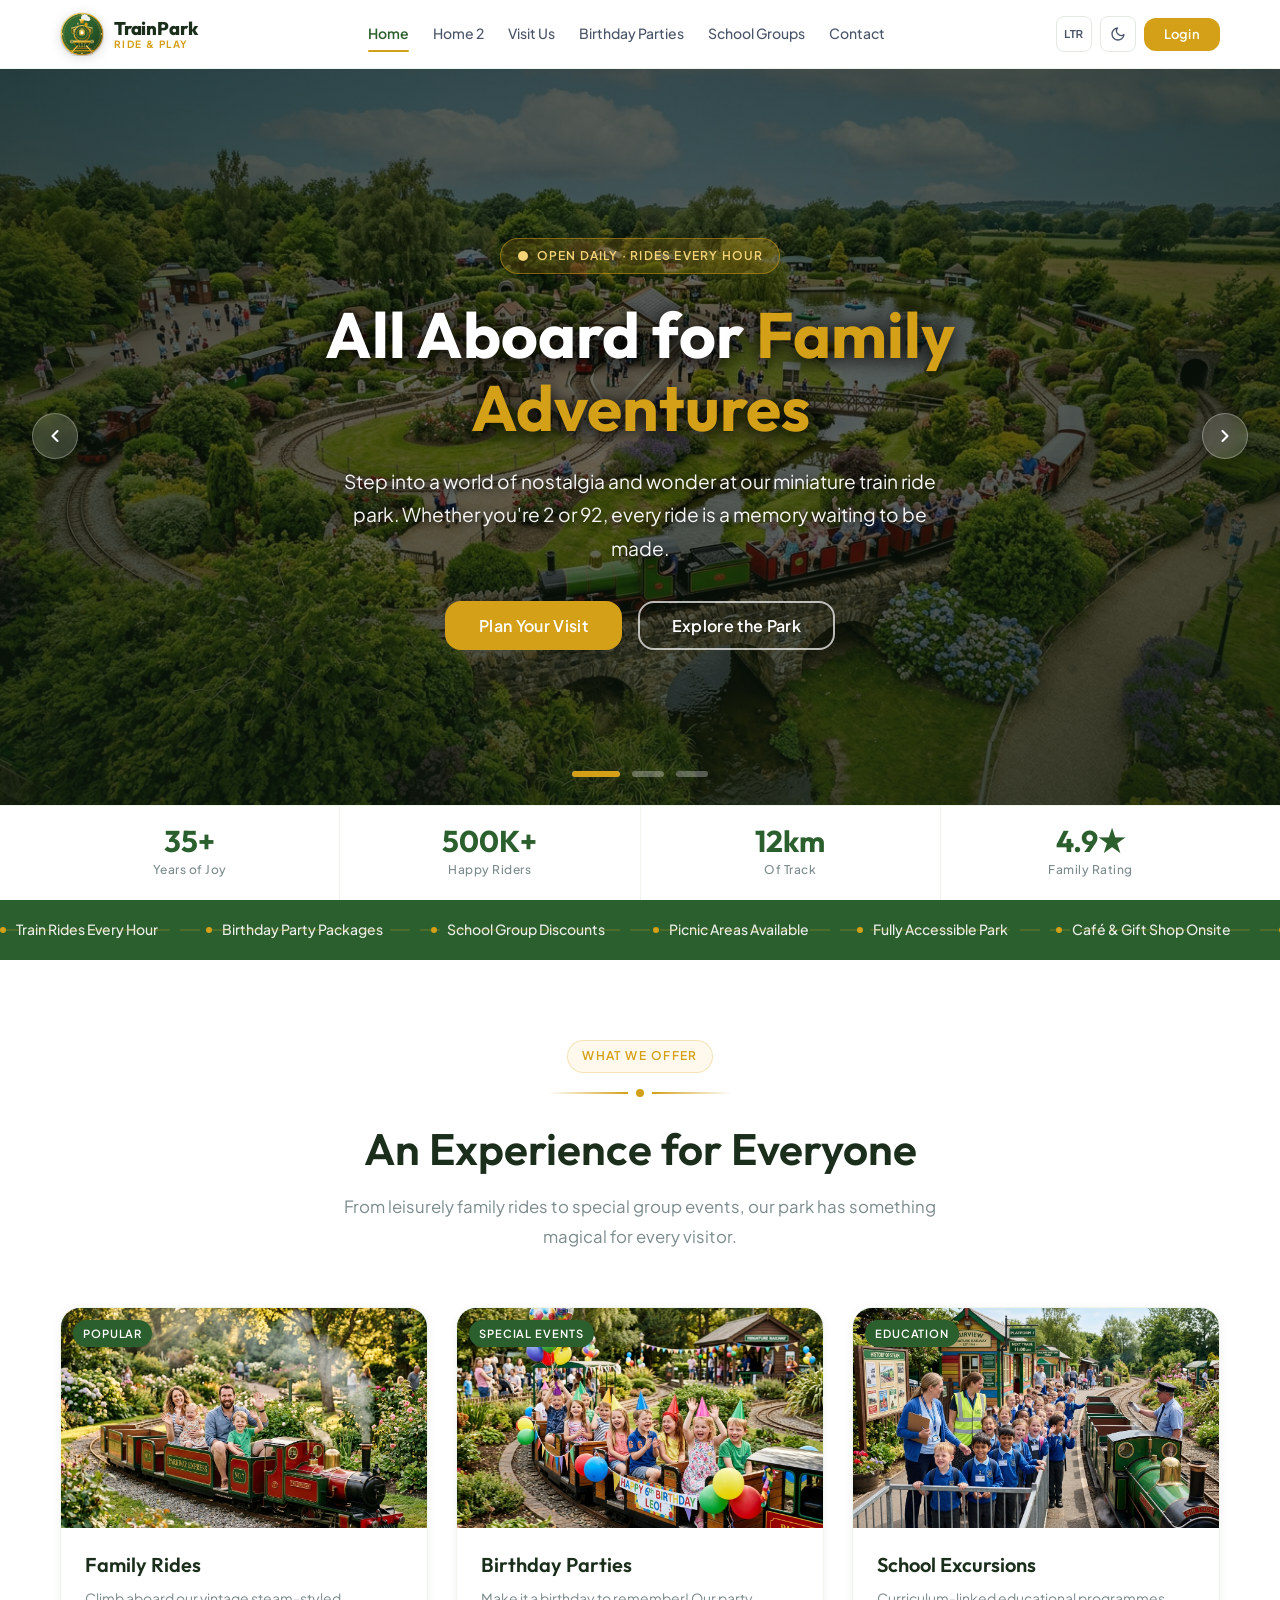
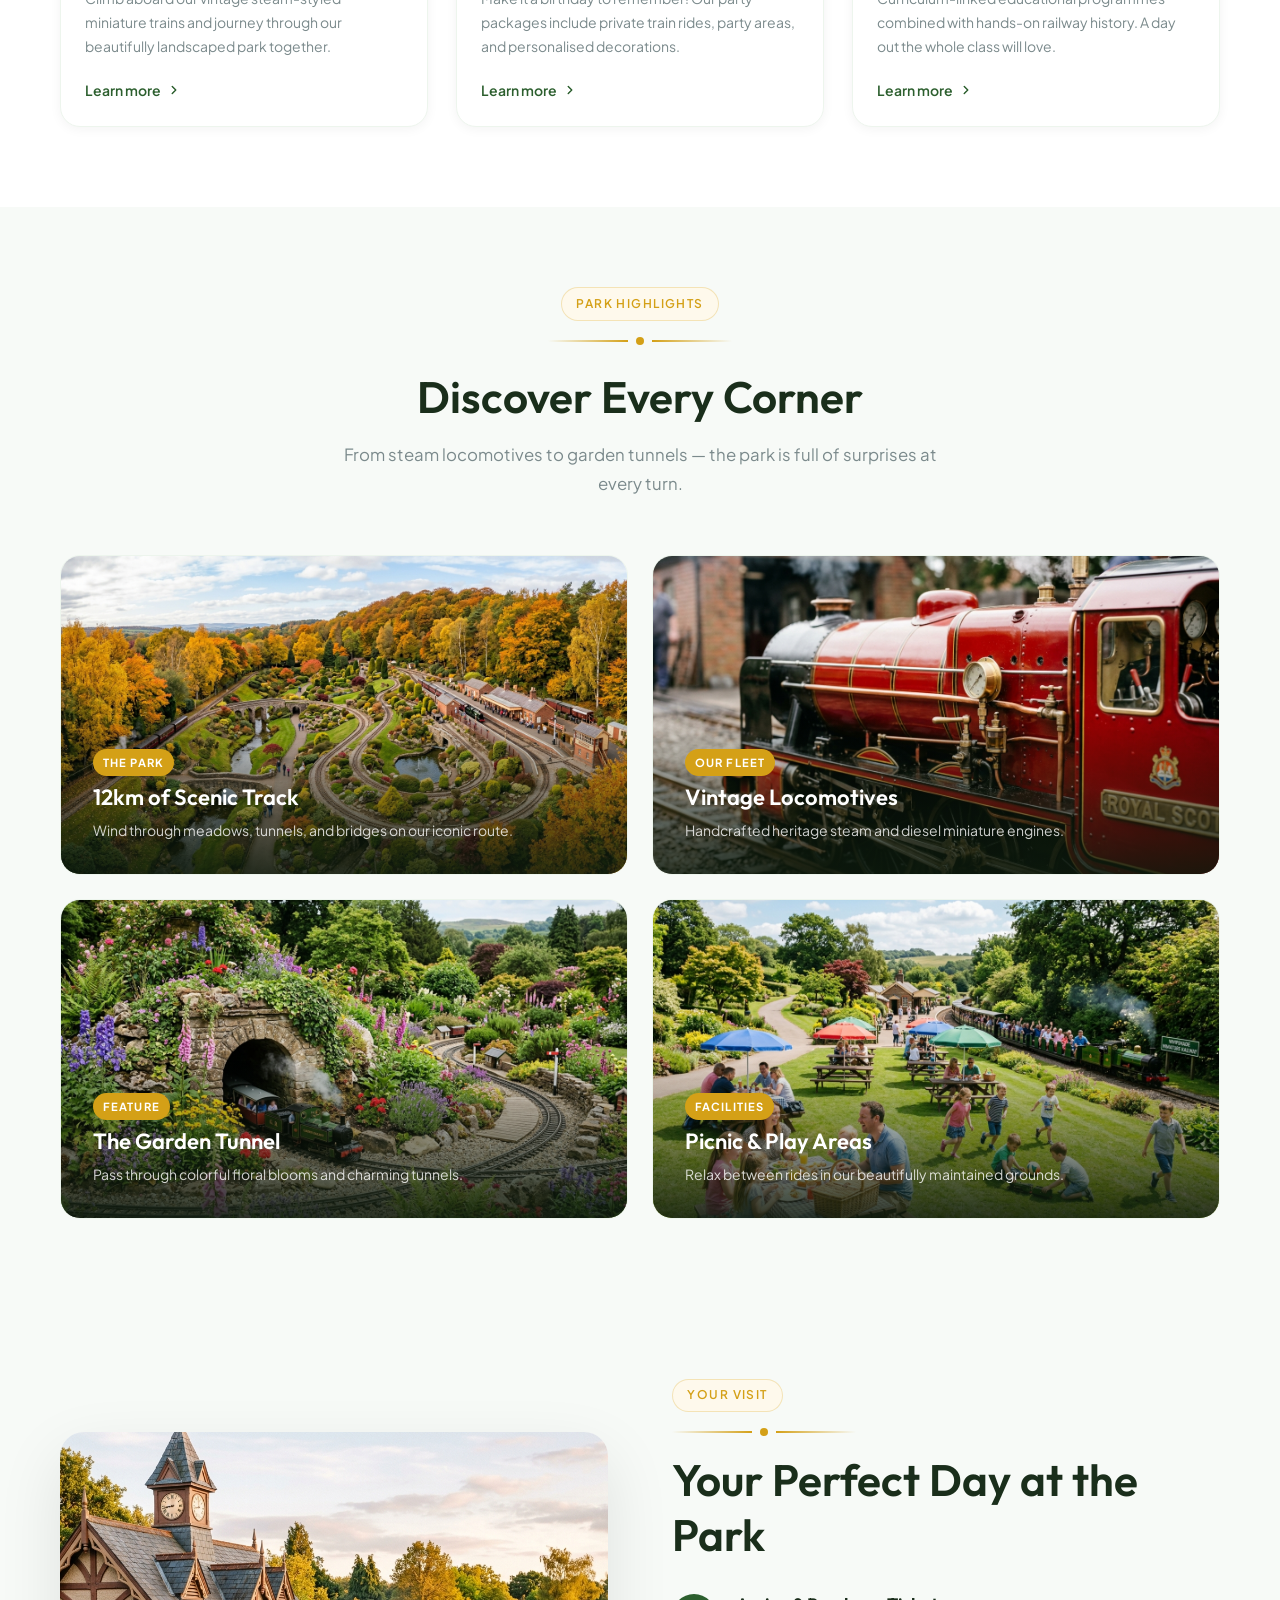
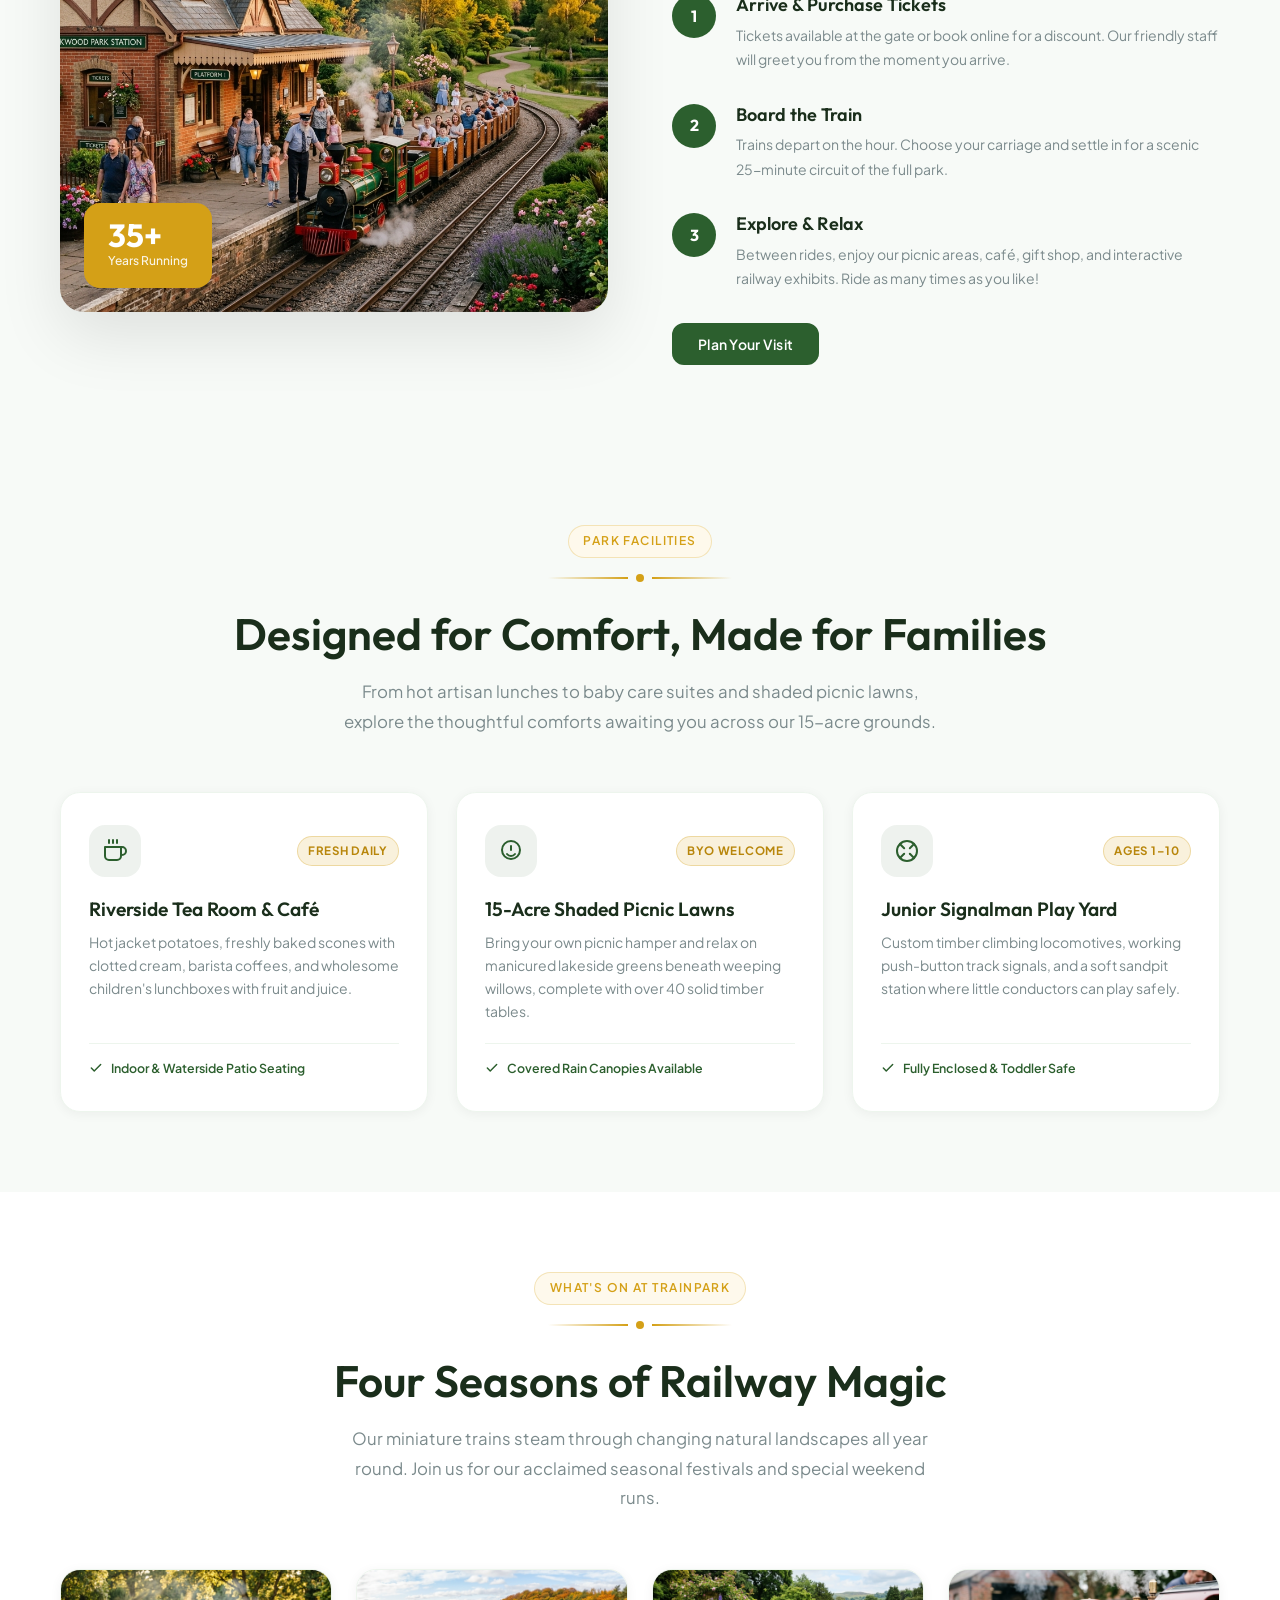
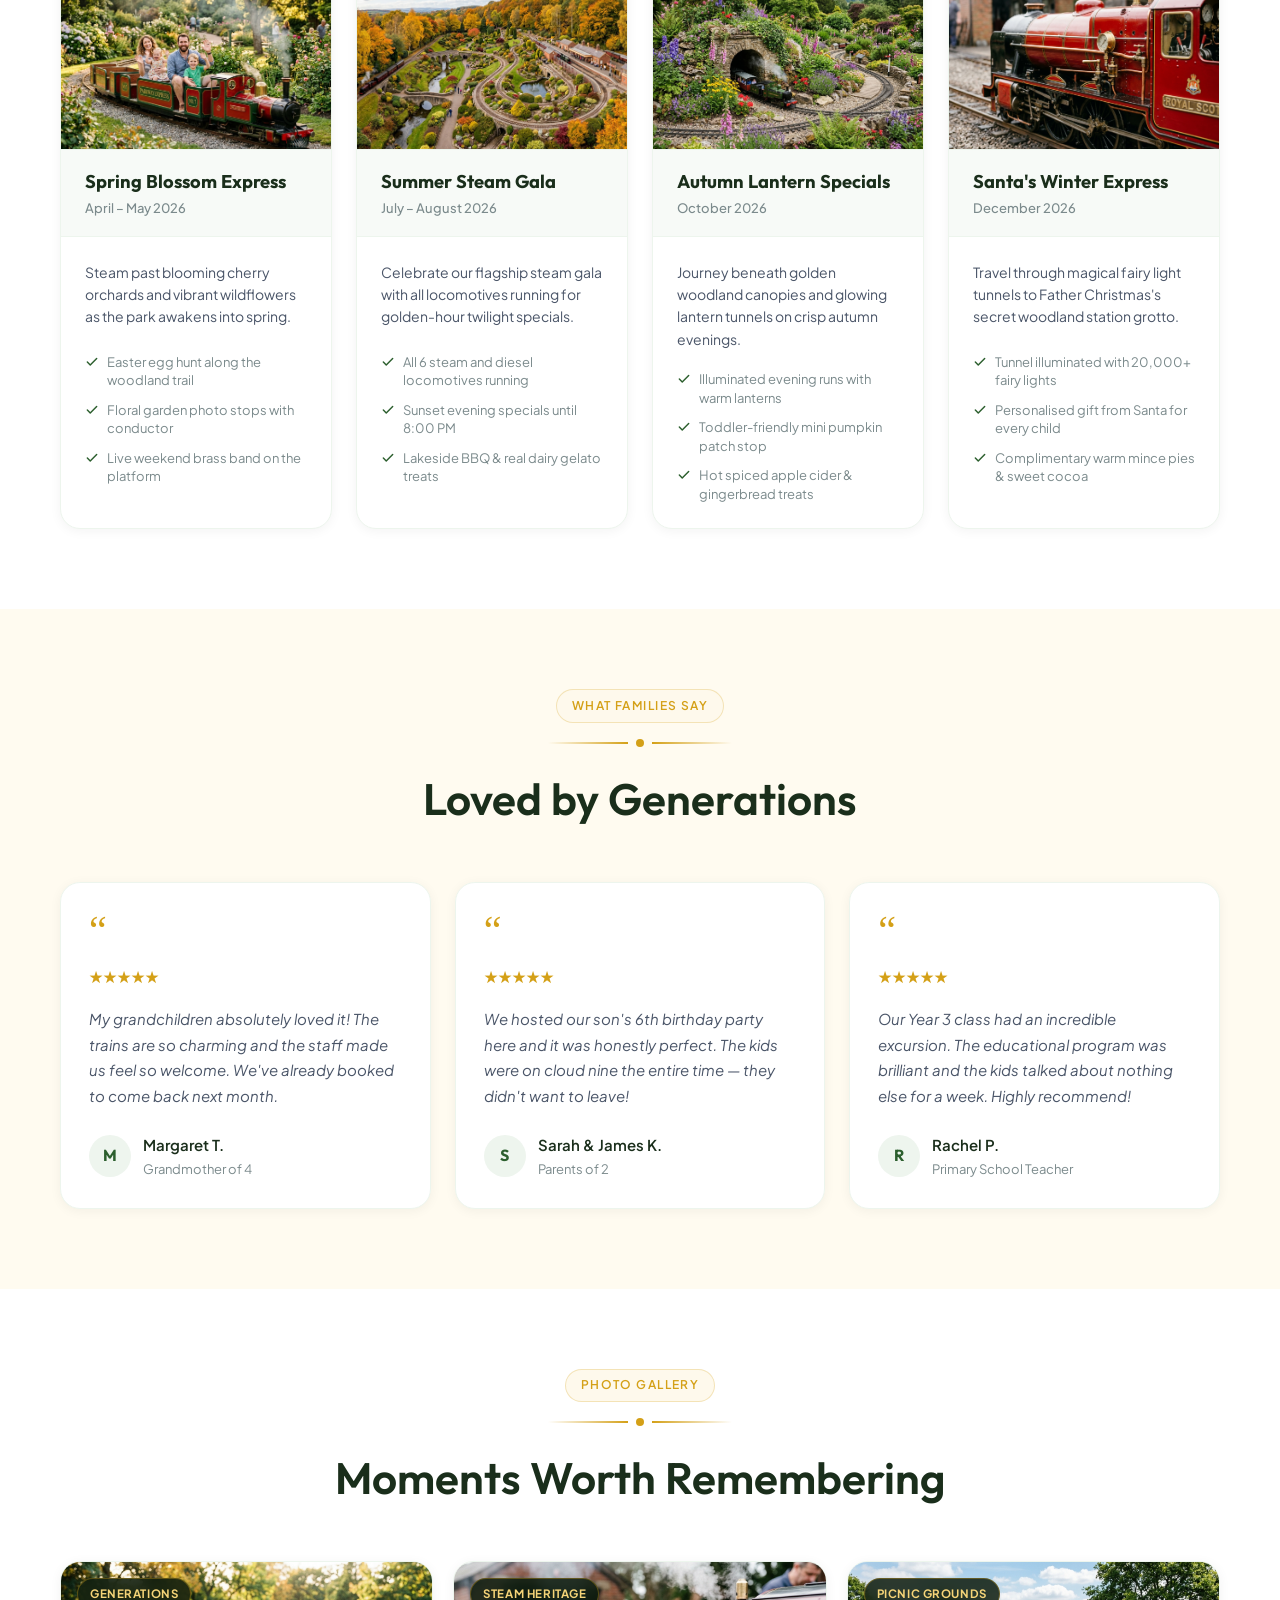
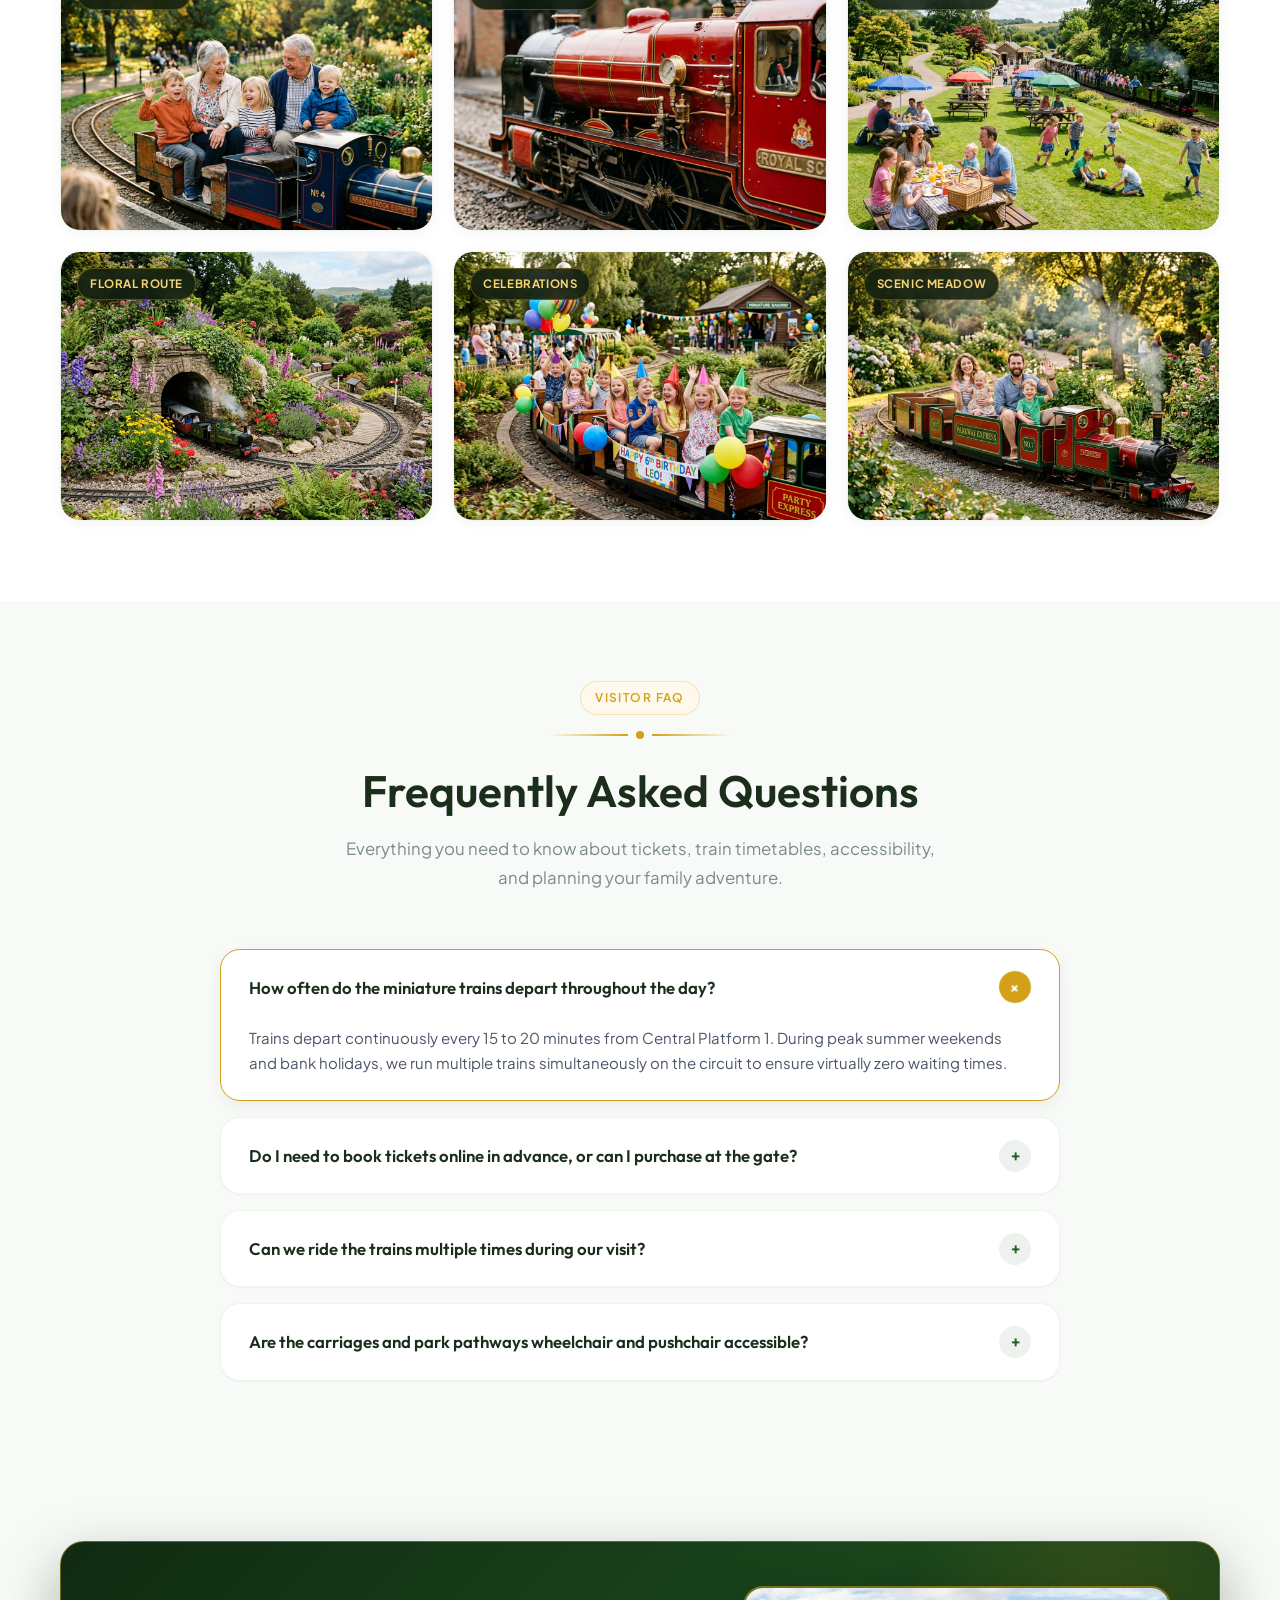
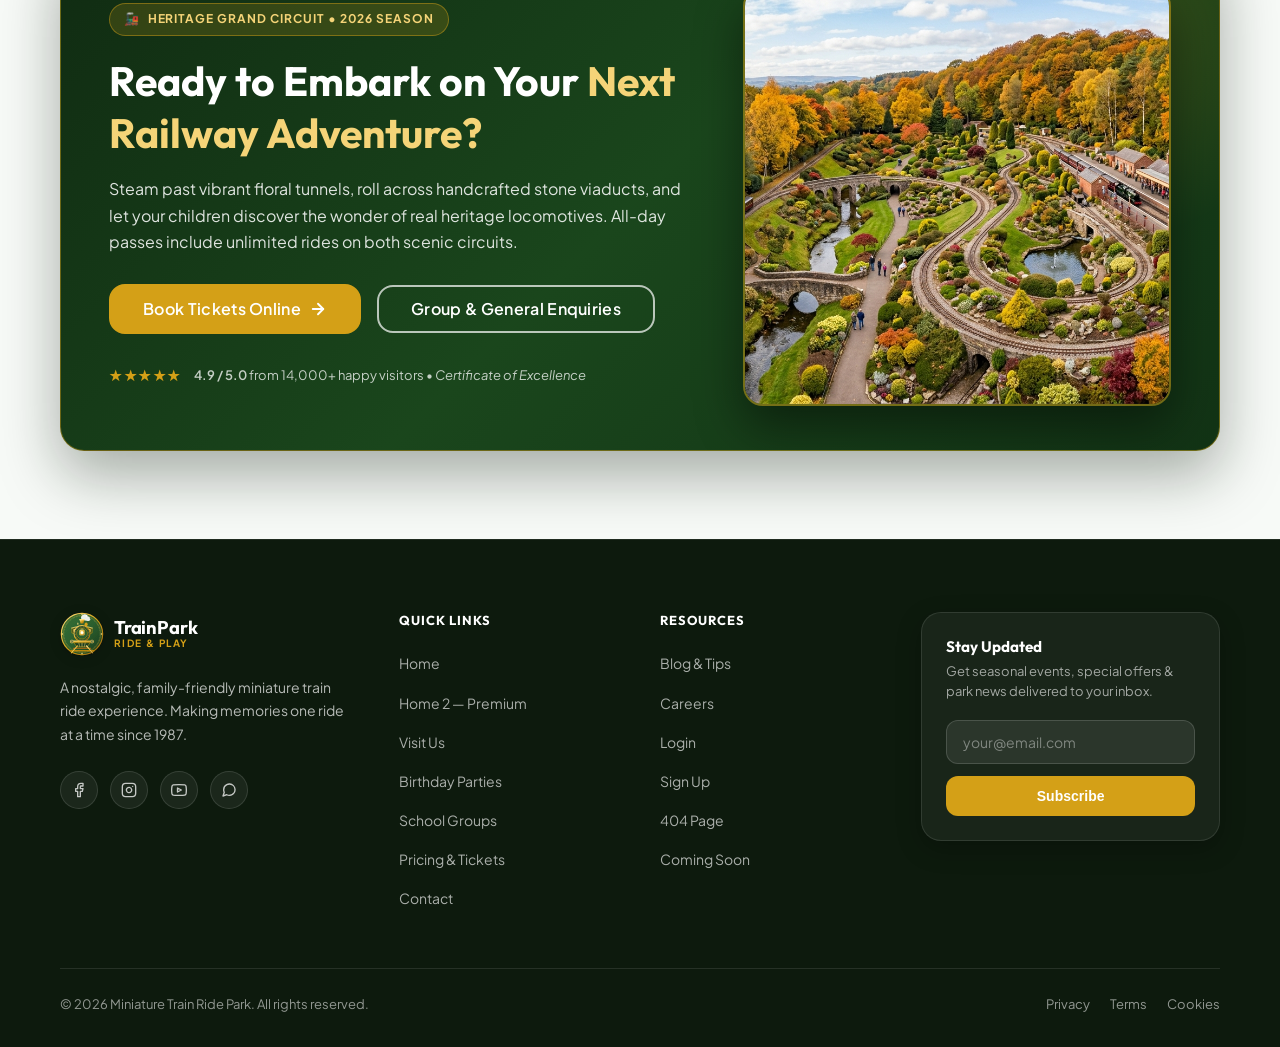
==== commit f067434d: "feat: add testimonial carousel and FAQ accordion components with related page updates" ====
--- a/index.html
+++ b/index.html
@@ -269,6 +269,192 @@
   </div>
 </section>
 
+<!-- PARK AMENITIES & FAMILY COMFORTS -->
+<section class="section section-alt" aria-labelledby="amenitiesHeading">
+  <div class="container">
+    <div class="section-header">
+      <div class="section-label">Park Facilities</div>
+      <div class="track-divider"><div class="track-dot"></div></div>
+      <h2 class="section-title" id="amenitiesHeading">Designed for Comfort, Made for Families</h2>
+      <p class="section-desc">From hot artisan lunches to baby care suites and shaded picnic lawns, explore the thoughtful comforts awaiting you across our 15-acre grounds.</p>
+    </div>
+    <div class="amenities-grid">
+      <!-- Amenity 1 -->
+      <div class="amenity-card anim-fade-up delay-1">
+        <div class="amenity-top-row">
+          <div class="amenity-icon-box" aria-hidden="true">
+            <svg xmlns="http://www.w3.org/2000/svg" width="24" height="24" viewBox="0 0 24 24" fill="none" stroke="currentColor" stroke-width="2" stroke-linecap="round" stroke-linejoin="round"><path d="M18 8h1a4 4 0 0 1 0 8h-1"/><path d="M2 8h16v9a4 4 0 0 1-4 4H6a4 4 0 0 1-4-4V8z"/><line x1="6" y1="1" x2="6" y2="4"/><line x1="10" y1="1" x2="10" y2="4"/><line x1="14" y1="1" x2="14" y2="4"/></svg>
+          </div>
+          <span class="amenity-tag">Fresh Daily</span>
+        </div>
+        <h3 class="amenity-title">Riverside Tea Room &amp; Café</h3>
+        <p class="amenity-desc">Hot jacket potatoes, freshly baked scones with clotted cream, barista coffees, and wholesome children's lunchboxes with fruit and juice.</p>
+        <div class="amenity-footer">
+          <svg xmlns="http://www.w3.org/2000/svg" width="14" height="14" viewBox="0 0 24 24" fill="none" stroke="currentColor" stroke-width="2.5" stroke-linecap="round" stroke-linejoin="round"><polyline points="20 6 9 17 4 12"/></svg>
+          <span>Indoor &amp; Waterside Patio Seating</span>
+        </div>
+      </div>
+
+      <!-- Amenity 2 -->
+      <div class="amenity-card anim-fade-up delay-2">
+        <div class="amenity-top-row">
+          <div class="amenity-icon-box" aria-hidden="true">
+            <svg xmlns="http://www.w3.org/2000/svg" width="24" height="24" viewBox="0 0 24 24" fill="none" stroke="currentColor" stroke-width="2" stroke-linecap="round" stroke-linejoin="round"><path d="M12 2a9 9 0 0 0-9 9c0 4.97 4.03 9 9 9s9-4.03 9-9a9 9 0 0 0-9-9z"/><path d="M12 11V7"/><path d="M8 15s1.5 2 4 2 4-2 4-2"/></svg>
+          </div>
+          <span class="amenity-tag">BYO Welcome</span>
+        </div>
+        <h3 class="amenity-title">15-Acre Shaded Picnic Lawns</h3>
+        <p class="amenity-desc">Bring your own picnic hamper and relax on manicured lakeside greens beneath weeping willows, complete with over 40 solid timber tables.</p>
+        <div class="amenity-footer">
+          <svg xmlns="http://www.w3.org/2000/svg" width="14" height="14" viewBox="0 0 24 24" fill="none" stroke="currentColor" stroke-width="2.5" stroke-linecap="round" stroke-linejoin="round"><polyline points="20 6 9 17 4 12"/></svg>
+          <span>Covered Rain Canopies Available</span>
+        </div>
+      </div>
+
+      <!-- Amenity 3 -->
+      <div class="amenity-card anim-fade-up delay-3">
+        <div class="amenity-top-row">
+          <div class="amenity-icon-box" aria-hidden="true">
+            <svg xmlns="http://www.w3.org/2000/svg" width="24" height="24" viewBox="0 0 24 24" fill="none" stroke="currentColor" stroke-width="2" stroke-linecap="round" stroke-linejoin="round"><circle cx="12" cy="12" r="10"/><path d="m4.93 4.93 4.24 4.24"/><path d="m14.83 9.17 4.24-4.24"/><path d="m14.83 14.83 4.24 4.24"/><path d="m9.17 14.83-4.24 4.24"/></svg>
+          </div>
+          <span class="amenity-tag">Ages 1–10</span>
+        </div>
+        <h3 class="amenity-title">Junior Signalman Play Yard</h3>
+        <p class="amenity-desc">Custom timber climbing locomotives, working push-button track signals, and a soft sandpit station where little conductors can play safely.</p>
+        <div class="amenity-footer">
+          <svg xmlns="http://www.w3.org/2000/svg" width="14" height="14" viewBox="0 0 24 24" fill="none" stroke="currentColor" stroke-width="2.5" stroke-linecap="round" stroke-linejoin="round"><polyline points="20 6 9 17 4 12"/></svg>
+          <span>Fully Enclosed &amp; Toddler Safe</span>
+        </div>
+      </div>
+    </div>
+  </div>
+</section>
+
+<!-- SEASONAL EVENTS & RAILWAY CALENDAR -->
+<section class="section" aria-labelledby="seasonsHeading">
+  <div class="container">
+    <div class="section-header">
+      <div class="section-label">What's On at TrainPark</div>
+      <div class="track-divider"><div class="track-dot"></div></div>
+      <h2 class="section-title" id="seasonsHeading">Four Seasons of Railway Magic</h2>
+      <p class="section-desc">Our miniature trains steam through changing natural landscapes all year round. Join us for our acclaimed seasonal festivals and special weekend runs.</p>
+    </div>
+    <div class="seasons-grid">
+      <!-- Spring -->
+      <div class="season-card anim-fade-up delay-1">
+        <div class="season-img-wrap">
+          <img src="assets/images/family_train_ride_1791302616029.jpg" alt="Spring Blossom Express" class="season-img" loading="lazy">
+        </div>
+        <div class="season-header">
+          <h3 class="season-title">Spring Blossom Express</h3>
+          <div class="season-months">April – May 2026</div>
+        </div>
+        <div class="season-body">
+          <p class="season-desc">Steam past blooming cherry orchards and vibrant wildflowers as the park awakens into spring.</p>
+          <div class="season-highlights">
+            <div class="season-highlight-item">
+              <svg xmlns="http://www.w3.org/2000/svg" width="14" height="14" viewBox="0 0 24 24" fill="none" stroke="currentColor" stroke-width="2.5" stroke-linecap="round" stroke-linejoin="round"><polyline points="20 6 9 17 4 12"/></svg>
+              <span>Easter egg hunt along the woodland trail</span>
+            </div>
+            <div class="season-highlight-item">
+              <svg xmlns="http://www.w3.org/2000/svg" width="14" height="14" viewBox="0 0 24 24" fill="none" stroke="currentColor" stroke-width="2.5" stroke-linecap="round" stroke-linejoin="round"><polyline points="20 6 9 17 4 12"/></svg>
+              <span>Floral garden photo stops with conductor</span>
+            </div>
+            <div class="season-highlight-item">
+              <svg xmlns="http://www.w3.org/2000/svg" width="14" height="14" viewBox="0 0 24 24" fill="none" stroke="currentColor" stroke-width="2.5" stroke-linecap="round" stroke-linejoin="round"><polyline points="20 6 9 17 4 12"/></svg>
+              <span>Live weekend brass band on the platform</span>
+            </div>
+          </div>
+        </div>
+      </div>
+
+      <!-- Summer -->
+      <div class="season-card anim-fade-up delay-2">
+        <div class="season-img-wrap">
+          <img src="assets/images/park_landscape_wide_1791302713672.jpg" alt="Summer Steam Gala" class="season-img" loading="lazy">
+        </div>
+        <div class="season-header">
+          <h3 class="season-title">Summer Steam Gala</h3>
+          <div class="season-months">July – August 2026</div>
+        </div>
+        <div class="season-body">
+          <p class="season-desc">Celebrate our flagship steam gala with all locomotives running for golden-hour twilight specials.</p>
+          <div class="season-highlights">
+            <div class="season-highlight-item">
+              <svg xmlns="http://www.w3.org/2000/svg" width="14" height="14" viewBox="0 0 24 24" fill="none" stroke="currentColor" stroke-width="2.5" stroke-linecap="round" stroke-linejoin="round"><polyline points="20 6 9 17 4 12"/></svg>
+              <span>All 6 steam and diesel locomotives running</span>
+            </div>
+            <div class="season-highlight-item">
+              <svg xmlns="http://www.w3.org/2000/svg" width="14" height="14" viewBox="0 0 24 24" fill="none" stroke="currentColor" stroke-width="2.5" stroke-linecap="round" stroke-linejoin="round"><polyline points="20 6 9 17 4 12"/></svg>
+              <span>Sunset evening specials until 8:00 PM</span>
+            </div>
+            <div class="season-highlight-item">
+              <svg xmlns="http://www.w3.org/2000/svg" width="14" height="14" viewBox="0 0 24 24" fill="none" stroke="currentColor" stroke-width="2.5" stroke-linecap="round" stroke-linejoin="round"><polyline points="20 6 9 17 4 12"/></svg>
+              <span>Lakeside BBQ &amp; real dairy gelato treats</span>
+            </div>
+          </div>
+        </div>
+      </div>
+
+      <!-- Autumn -->
+      <div class="season-card anim-fade-up delay-3">
+        <div class="season-img-wrap">
+          <img src="assets/images/train_tunnel_garden_1791302681579.jpg" alt="Autumn Lantern Specials" class="season-img" loading="lazy">
+        </div>
+        <div class="season-header">
+          <h3 class="season-title">Autumn Lantern Specials</h3>
+          <div class="season-months">October 2026</div>
+        </div>
+        <div class="season-body">
+          <p class="season-desc">Journey beneath golden woodland canopies and glowing lantern tunnels on crisp autumn evenings.</p>
+          <div class="season-highlights">
+            <div class="season-highlight-item">
+              <svg xmlns="http://www.w3.org/2000/svg" width="14" height="14" viewBox="0 0 24 24" fill="none" stroke="currentColor" stroke-width="2.5" stroke-linecap="round" stroke-linejoin="round"><polyline points="20 6 9 17 4 12"/></svg>
+              <span>Illuminated evening runs with warm lanterns</span>
+            </div>
+            <div class="season-highlight-item">
+              <svg xmlns="http://www.w3.org/2000/svg" width="14" height="14" viewBox="0 0 24 24" fill="none" stroke="currentColor" stroke-width="2.5" stroke-linecap="round" stroke-linejoin="round"><polyline points="20 6 9 17 4 12"/></svg>
+              <span>Toddler-friendly mini pumpkin patch stop</span>
+            </div>
+            <div class="season-highlight-item">
+              <svg xmlns="http://www.w3.org/2000/svg" width="14" height="14" viewBox="0 0 24 24" fill="none" stroke="currentColor" stroke-width="2.5" stroke-linecap="round" stroke-linejoin="round"><polyline points="20 6 9 17 4 12"/></svg>
+              <span>Hot spiced apple cider &amp; gingerbread treats</span>
+            </div>
+          </div>
+        </div>
+      </div>
+
+      <!-- Winter -->
+      <div class="season-card anim-fade-up delay-4">
+        <div class="season-img-wrap">
+          <img src="assets/images/steam_locomotive_closeup_1791302755118.jpg" alt="Santa's Winter Express" class="season-img" loading="lazy">
+        </div>
+        <div class="season-header">
+          <h3 class="season-title">Santa's Winter Express</h3>
+          <div class="season-months">December 2026</div>
+        </div>
+        <div class="season-body">
+          <p class="season-desc">Travel through magical fairy light tunnels to Father Christmas's secret woodland station grotto.</p>
+          <div class="season-highlights">
+            <div class="season-highlight-item">
+              <svg xmlns="http://www.w3.org/2000/svg" width="14" height="14" viewBox="0 0 24 24" fill="none" stroke="currentColor" stroke-width="2.5" stroke-linecap="round" stroke-linejoin="round"><polyline points="20 6 9 17 4 12"/></svg>
+              <span>Tunnel illuminated with 20,000+ fairy lights</span>
+            </div>
+            <div class="season-highlight-item">
+              <svg xmlns="http://www.w3.org/2000/svg" width="14" height="14" viewBox="0 0 24 24" fill="none" stroke="currentColor" stroke-width="2.5" stroke-linecap="round" stroke-linejoin="round"><polyline points="20 6 9 17 4 12"/></svg>
+              <span>Personalised gift from Santa for every child</span>
+            </div>
+            <div class="season-highlight-item">
+              <svg xmlns="http://www.w3.org/2000/svg" width="14" height="14" viewBox="0 0 24 24" fill="none" stroke="currentColor" stroke-width="2.5" stroke-linecap="round" stroke-linejoin="round"><polyline points="20 6 9 17 4 12"/></svg>
+              <span>Complimentary warm mince pies &amp; sweet cocoa</span>
+            </div>
+          </div>
+        </div>
+      </div>
+    </div>
+  </div>
+</section>
+
 <!-- TESTIMONIALS -->
 <section class="testimonials-section" aria-labelledby="testimonialHeading">
   <div class="container">
@@ -327,56 +513,195 @@
       <h2 class="section-title" id="galleryHeading">Moments Worth Remembering</h2>
     </div>
     <div class="gallery-mosaic" role="list">
-      <div class="gallery-item" role="listitem">
+      <!-- Row 1: Item 1 -->
+      <div class="gallery-item anim-fade-up delay-1" role="listitem">
+        <span class="gallery-badge">Generations</span>
         <img src="assets/images/grandparents_children_train_1791302695388.jpg" alt="Grandparents and grandchildren on train" loading="lazy">
         <div class="gallery-overlay" aria-hidden="true">
-          <svg xmlns="http://www.w3.org/2000/svg" width="28" height="28" viewBox="0 0 24 24" fill="none" stroke="currentColor" stroke-width="2" stroke-linecap="round" stroke-linejoin="round"><circle cx="11" cy="11" r="8"/><line x1="21" y1="21" x2="16.65" y2="16.65"/><line x1="11" y1="8" x2="11" y2="14"/><line x1="8" y1="11" x2="14" y2="11"/></svg>
-        </div>
-      </div>
-      <div class="gallery-item" role="listitem">
+          <div class="gallery-overlay-icon">
+            <svg xmlns="http://www.w3.org/2000/svg" width="22" height="22" viewBox="0 0 24 24" fill="none" stroke="currentColor" stroke-width="2.5" stroke-linecap="round" stroke-linejoin="round"><circle cx="11" cy="11" r="8"/><line x1="21" y1="21" x2="16.65" y2="16.65"/><line x1="11" y1="8" x2="11" y2="14"/><line x1="8" y1="11" x2="14" y2="11"/></svg>
+          </div>
+          <div class="gallery-overlay-title">Family Memories</div>
+          <div class="gallery-overlay-sub">Click to Zoom</div>
+        </div>
+      </div>
+
+      <!-- Row 1: Item 2 -->
+      <div class="gallery-item anim-fade-up delay-2" role="listitem">
+        <span class="gallery-badge">Steam Heritage</span>
         <img src="assets/images/steam_locomotive_closeup_1791302755118.jpg" alt="Detailed view of miniature steam locomotive" loading="lazy">
         <div class="gallery-overlay" aria-hidden="true">
-          <svg xmlns="http://www.w3.org/2000/svg" width="28" height="28" viewBox="0 0 24 24" fill="none" stroke="currentColor" stroke-width="2" stroke-linecap="round" stroke-linejoin="round"><circle cx="11" cy="11" r="8"/><line x1="21" y1="21" x2="16.65" y2="16.65"/><line x1="11" y1="8" x2="11" y2="14"/><line x1="8" y1="11" x2="14" y2="11"/></svg>
-        </div>
-      </div>
-      <div class="gallery-item" role="listitem">
+          <div class="gallery-overlay-icon">
+            <svg xmlns="http://www.w3.org/2000/svg" width="22" height="22" viewBox="0 0 24 24" fill="none" stroke="currentColor" stroke-width="2.5" stroke-linecap="round" stroke-linejoin="round"><circle cx="11" cy="11" r="8"/><line x1="21" y1="21" x2="16.65" y2="16.65"/><line x1="11" y1="8" x2="11" y2="14"/><line x1="8" y1="11" x2="14" y2="11"/></svg>
+          </div>
+          <div class="gallery-overlay-title">The Royal Scot</div>
+          <div class="gallery-overlay-sub">Click to Zoom</div>
+        </div>
+      </div>
+
+      <!-- Row 1: Item 3 -->
+      <div class="gallery-item anim-fade-up delay-3" role="listitem">
+        <span class="gallery-badge">Picnic Grounds</span>
         <img src="assets/images/picnic_area_park_1791302770456.jpg" alt="Picnic area with families enjoying the park" loading="lazy">
         <div class="gallery-overlay" aria-hidden="true">
-          <svg xmlns="http://www.w3.org/2000/svg" width="28" height="28" viewBox="0 0 24 24" fill="none" stroke="currentColor" stroke-width="2" stroke-linecap="round" stroke-linejoin="round"><circle cx="11" cy="11" r="8"/><line x1="21" y1="21" x2="16.65" y2="16.65"/><line x1="11" y1="8" x2="11" y2="14"/><line x1="8" y1="11" x2="14" y2="11"/></svg>
-        </div>
-      </div>
-      <div class="gallery-item" role="listitem">
+          <div class="gallery-overlay-icon">
+            <svg xmlns="http://www.w3.org/2000/svg" width="22" height="22" viewBox="0 0 24 24" fill="none" stroke="currentColor" stroke-width="2.5" stroke-linecap="round" stroke-linejoin="round"><circle cx="11" cy="11" r="8"/><line x1="21" y1="21" x2="16.65" y2="16.65"/><line x1="11" y1="8" x2="11" y2="14"/><line x1="8" y1="11" x2="14" y2="11"/></svg>
+          </div>
+          <div class="gallery-overlay-title">Lakeside Lawns</div>
+          <div class="gallery-overlay-sub">Click to Zoom</div>
+        </div>
+      </div>
+
+      <!-- Row 2: Item 4 -->
+      <div class="gallery-item anim-fade-up delay-4" role="listitem">
+        <span class="gallery-badge">Floral Route</span>
         <img src="assets/images/train_tunnel_garden_1791302681579.jpg" alt="Train passing through a beautiful garden tunnel" loading="lazy">
         <div class="gallery-overlay" aria-hidden="true">
-          <svg xmlns="http://www.w3.org/2000/svg" width="28" height="28" viewBox="0 0 24 24" fill="none" stroke="currentColor" stroke-width="2" stroke-linecap="round" stroke-linejoin="round"><circle cx="11" cy="11" r="8"/><line x1="21" y1="21" x2="16.65" y2="16.65"/><line x1="11" y1="8" x2="11" y2="14"/><line x1="8" y1="11" x2="14" y2="11"/></svg>
-        </div>
-      </div>
-      <div class="gallery-item" role="listitem">
+          <div class="gallery-overlay-icon">
+            <svg xmlns="http://www.w3.org/2000/svg" width="22" height="22" viewBox="0 0 24 24" fill="none" stroke="currentColor" stroke-width="2.5" stroke-linecap="round" stroke-linejoin="round"><circle cx="11" cy="11" r="8"/><line x1="21" y1="21" x2="16.65" y2="16.65"/><line x1="11" y1="8" x2="11" y2="14"/><line x1="8" y1="11" x2="14" y2="11"/></svg>
+          </div>
+          <div class="gallery-overlay-title">Secret Garden Tunnel</div>
+          <div class="gallery-overlay-sub">Click to Zoom</div>
+        </div>
+      </div>
+
+      <!-- Row 2: Item 5 -->
+      <div class="gallery-item anim-fade-up delay-5" role="listitem">
+        <span class="gallery-badge">Celebrations</span>
         <img src="assets/images/birthday_party_train_1791302629663.jpg" alt="Children celebrating birthday at train park" loading="lazy">
         <div class="gallery-overlay" aria-hidden="true">
-          <svg xmlns="http://www.w3.org/2000/svg" width="28" height="28" viewBox="0 0 24 24" fill="none" stroke="currentColor" stroke-width="2" stroke-linecap="round" stroke-linejoin="round"><circle cx="11" cy="11" r="8"/><line x1="21" y1="21" x2="16.65" y2="16.65"/><line x1="11" y1="8" x2="11" y2="14"/><line x1="8" y1="11" x2="14" y2="11"/></svg>
-        </div>
-      </div>
-      <div class="gallery-item" role="listitem">
+          <div class="gallery-overlay-icon">
+            <svg xmlns="http://www.w3.org/2000/svg" width="22" height="22" viewBox="0 0 24 24" fill="none" stroke="currentColor" stroke-width="2.5" stroke-linecap="round" stroke-linejoin="round"><circle cx="11" cy="11" r="8"/><line x1="21" y1="21" x2="16.65" y2="16.65"/><line x1="11" y1="8" x2="11" y2="14"/><line x1="8" y1="11" x2="14" y2="11"/></svg>
+          </div>
+          <div class="gallery-overlay-title">Birthday Express</div>
+          <div class="gallery-overlay-sub">Click to Zoom</div>
+        </div>
+      </div>
+
+      <!-- Row 2: Item 6 -->
+      <div class="gallery-item anim-fade-up delay-6" role="listitem">
+        <span class="gallery-badge">Scenic Meadow</span>
         <img src="assets/images/family_train_ride_1791302616029.jpg" alt="Family enjoying the scenic miniature train ride" loading="lazy">
         <div class="gallery-overlay" aria-hidden="true">
-          <svg xmlns="http://www.w3.org/2000/svg" width="28" height="28" viewBox="0 0 24 24" fill="none" stroke="currentColor" stroke-width="2" stroke-linecap="round" stroke-linejoin="round"><circle cx="11" cy="11" r="8"/><line x1="21" y1="21" x2="16.65" y2="16.65"/><line x1="11" y1="8" x2="11" y2="14"/><line x1="8" y1="11" x2="14" y2="11"/></svg>
-        </div>
-      </div>
-    </div>
-  </div>
-</section>
-
-<!-- CTA BANNER -->
-<section class="cta-banner" aria-labelledby="ctaHeading">
-  <div class="cta-banner-bg" role="img" aria-label="Park landscape background"></div>
-  <div class="container">
-    <div class="cta-banner-content">
-      <h2 class="cta-banner-title" id="ctaHeading">Ready to Make Memories?</h2>
-      <p class="cta-banner-desc">Book your visit today and join the hundreds of thousands of families who've fallen in love with our miniature train park.</p>
-      <div class="cta-banner-actions">
-        <a href="visit.html" class="btn btn-secondary btn-lg" id="ctaBookBtn">Book Tickets</a>
-        <a href="contact.html" class="btn btn-outline-light btn-lg" id="ctaContactBtn">Get in Touch</a>
+          <div class="gallery-overlay-icon">
+            <svg xmlns="http://www.w3.org/2000/svg" width="22" height="22" viewBox="0 0 24 24" fill="none" stroke="currentColor" stroke-width="2.5" stroke-linecap="round" stroke-linejoin="round"><circle cx="11" cy="11" r="8"/><line x1="21" y1="21" x2="16.65" y2="16.65"/><line x1="11" y1="8" x2="11" y2="14"/><line x1="8" y1="11" x2="14" y2="11"/></svg>
+          </div>
+          <div class="gallery-overlay-title">Grand Circuit Ride</div>
+          <div class="gallery-overlay-sub">Click to Zoom</div>
+        </div>
+      </div>
+    </div>
+  </div>
+</section>
+
+<!-- FREQUENTLY ASKED QUESTIONS SECTION -->
+<section class="section section-alt" aria-labelledby="faqHeading">
+  <div class="container">
+    <div class="section-header">
+      <div class="section-label">Visitor FAQ</div>
+      <div class="track-divider"><div class="track-dot"></div></div>
+      <h2 class="section-title" id="faqHeading">Frequently Asked Questions</h2>
+      <p class="section-desc">Everything you need to know about tickets, train timetables, accessibility, and planning your family adventure.</p>
+    </div>
+
+    <div class="faq-accordion-wrap">
+      <!-- FAQ 1 -->
+      <div class="faq-item active">
+        <button class="faq-question" aria-expanded="true" aria-controls="home-faq-ans-1" id="home-faq-q-1">
+          <span>How often do the miniature trains depart throughout the day?</span>
+          <span class="faq-icon" aria-hidden="true">+</span>
+        </button>
+        <div class="faq-answer" id="home-faq-ans-1" role="region" aria-labelledby="home-faq-q-1">
+          <p>Trains depart continuously every 15 to 20 minutes from Central Platform 1. During peak summer weekends and bank holidays, we run multiple trains simultaneously on the circuit to ensure virtually zero waiting times.</p>
+        </div>
+      </div>
+
+      <!-- FAQ 2 -->
+      <div class="faq-item">
+        <button class="faq-question" aria-expanded="false" aria-controls="home-faq-ans-2" id="home-faq-q-2">
+          <span>Do I need to book tickets online in advance, or can I purchase at the gate?</span>
+          <span class="faq-icon" aria-hidden="true">+</span>
+        </button>
+        <div class="faq-answer" id="home-faq-ans-2" role="region" aria-labelledby="home-faq-q-2">
+          <p>Both options are available! You can always buy tickets directly at our Station Box Office upon arrival. However, booking online saves you 10% on standard tickets and guarantees priority platform boarding during busy morning departure windows.</p>
+        </div>
+      </div>
+
+      <!-- FAQ 3 -->
+      <div class="faq-item">
+        <button class="faq-question" aria-expanded="false" aria-controls="home-faq-ans-3" id="home-faq-q-3">
+          <span>Can we ride the trains multiple times during our visit?</span>
+          <span class="faq-icon" aria-hidden="true">+</span>
+        </button>
+        <div class="faq-answer" id="home-faq-ans-3" role="region" aria-labelledby="home-faq-q-3">
+          <p>Yes! Our standard All-Day Pass ticket includes unlimited re-rides across both the Grand Lakeside Loop and the Woodland Circuit. Ride as many times as you like between picnic breaks, playground games, and café treats.</p>
+        </div>
+      </div>
+
+      <!-- FAQ 4 -->
+      <div class="faq-item">
+        <button class="faq-question" aria-expanded="false" aria-controls="home-faq-ans-4" id="home-faq-q-4">
+          <span>Are the carriages and park pathways wheelchair and pushchair accessible?</span>
+          <span class="faq-icon" aria-hidden="true">+</span>
+        </button>
+        <div class="faq-answer" id="home-faq-ans-4" role="region" aria-labelledby="home-faq-q-4">
+          <p>Yes, accessibility is central to TrainPark. All walking routes are smooth and step-free. Our purpose-built observation saloon carriages feature wide access ramps and dedicated secure bays for wheelchairs and prams.</p>
+        </div>
+      </div>
+    </div>
+  </div>
+</section>
+
+<!-- GRAND PANORAMIC EXPEDITION CTA SECTION -->
+<section class="home-expedition-cta" aria-labelledby="ctaHeading">
+  <div class="container">
+    <div class="expedition-cta-card anim-fade-up">
+      <!-- Ambient Lighting Glow -->
+      <div class="expedition-glow" aria-hidden="true"></div>
+
+      <!-- Main Asymmetric 2-Column Grid -->
+      <div class="expedition-cta-grid">
+        <!-- Left Column: Content -->
+        <div class="expedition-content">
+          <div class="expedition-chip">
+            <span>🚂</span>
+            <span>Heritage Grand Circuit • 2026 Season</span>
+          </div>
+
+          <h2 class="expedition-title" id="ctaHeading">
+            Ready to Embark on Your <em>Next Railway Adventure?</em>
+          </h2>
+
+          <p class="expedition-desc">
+            Steam past vibrant floral tunnels, roll across handcrafted stone viaducts, and let your children discover the wonder of real heritage locomotives. All-day passes include unlimited rides on both scenic circuits.
+          </p>
+
+          <!-- Action Buttons -->
+          <div class="expedition-actions">
+            <a href="visit.html" class="btn btn-secondary btn-lg" id="ctaBookBtn">
+              Book Tickets Online
+              <svg xmlns="http://www.w3.org/2000/svg" width="18" height="18" viewBox="0 0 24 24" fill="none" stroke="currentColor" stroke-width="2.5" stroke-linecap="round" stroke-linejoin="round"><line x1="5" y1="12" x2="19" y2="12"/><polyline points="12 5 19 12 12 19"/></svg>
+            </a>
+            <a href="contact.html" class="btn btn-outline-light btn-lg" id="ctaContactBtn">
+              Group &amp; General Enquiries
+            </a>
+          </div>
+
+          <!-- Social Proof & Review Score -->
+          <div class="expedition-rating-strip">
+            <div class="rating-stars" aria-label="5 stars">★★★★★</div>
+            <div class="rating-text">
+              <strong>4.9 / 5.0</strong> from 14,000+ happy visitors • <em>Certificate of Excellence</em>
+            </div>
+          </div>
+        </div>
+
+        <!-- Right Column: Panoramic Framed Photo Showcase -->
+        <div class="expedition-media">
+          <div class="expedition-img-frame">
+            <img src="assets/images/park_landscape_wide_1791302713672.jpg" alt="Aerial panorama of the miniature railway park, lake, and steam train loop" class="expedition-photo" loading="lazy">
+          </div>
+        </div>
       </div>
     </div>
   </div>
@@ -388,6 +713,7 @@
   document.addEventListener('DOMContentLoaded', () => {
     initComponents('index.html');
     initScrollAnimations();
+    if (typeof initFaqAccordion === 'function') initFaqAccordion();
   });
 </script>
 </body>
--- a/style.css
+++ b/style.css
@@ -1,9 +1,10 @@
 /* ===== MINIATURE TRAIN RIDE PARK === */
 @import url('https://fonts.googleapis.com/css2?family=Outfit:wght@400;500;600;700;800&family=Plus+Jakarta+Sans:wght@400;500;600;700&display=swap');
 :root{--primary:#2C5F2E;--primary-hover:#245028;--primary-light:#EEF5EE;--primary-glow:rgba(44,95,46,0.25);--primary-subtle:rgba(44,95,46,0.08);--secondary:#D4A017;--secondary-hover:#B8860B;--secondary-light:#FEF9EC;--text-heading:#1A2E1B;--text-body:#4A5568;--text-muted:#7B8A8C;--bg-body:#FFFFFF;--bg-surface:#F7FAF7;--bg-card:#FFFFFF;--bg-warm:#FFFBF0;--border-default:#E2EAE2;--border-light:#EDF5ED;--shadow-sm:0 1px 3px rgba(0,0,0,0.04);--shadow-md:0 4px 16px rgba(0,0,0,0.06);--shadow-lg:0 12px 40px rgba(0,0,0,0.08);--shadow-xl:0 24px 64px rgba(0,0,0,0.10);--shadow-card:0 2px 12px rgba(0,0,0,0.05);--shadow-card-hover:0 12px 36px rgba(44,95,46,0.14),0 4px 12px rgba(0,0,0,0.06);--font-heading:'Outfit',-apple-system,BlinkMacSystemFont,sans-serif;--font-body:'Plus Jakarta Sans',-apple-system,BlinkMacSystemFont,sans-serif;--radius-sm:0.5rem;--radius-md:0.75rem;--radius-lg:1rem;--radius-xl:1.25rem;--radius-2xl:1.5rem;--radius-full:9999px;--transition-fast:all 0.2s cubic-bezier(0.4,0,0.2,1);--transition-smooth:all 0.35s cubic-bezier(0.4,0,0.2,1);--transition-premium:all 0.5s cubic-bezier(0.16,1,0.3,1);--gutter-x:1.25rem;}
-.dark{--text-heading:#F1F5F1;--text-body:#D1DCD1;--text-muted:#98AB98;--bg-body:#0D1A0D;--bg-surface:#111D11;--bg-card:#162116;--bg-warm:#121B08;--border-default:#2A3D2A;--border-light:#1A2E1A;--shadow-sm:0 1px 3px rgba(0,0,0,0.3);--shadow-md:0 4px 16px rgba(0,0,0,0.4);--shadow-lg:0 12px 40px rgba(0,0,0,0.5);--shadow-xl:0 24px 64px rgba(0,0,0,0.6);--shadow-card:0 2px 12px rgba(0,0,0,0.3);--shadow-card-hover:0 12px 36px rgba(74,222,128,0.15),0 4px 12px rgba(0,0,0,0.4);}
+.dark{--text-heading:#F5F7F5;--text-body:#D1DCD1;--text-muted:#98AB98;--bg-body:#0E100E;--bg-surface:#141714;--bg-card:#1C201C;--bg-warm:#161916;--border-default:#2A302A;--border-light:#202420;--primary-light:rgba(44,95,46,0.25);--primary-subtle:rgba(74,222,128,0.12);--secondary-light:rgba(212,160,23,0.12);--shadow-sm:0 1px 3px rgba(0,0,0,0.3);--shadow-md:0 4px 16px rgba(0,0,0,0.4);--shadow-lg:0 12px 40px rgba(0,0,0,0.5);--shadow-xl:0 24px 64px rgba(0,0,0,0.6);--shadow-card:0 2px 12px rgba(0,0,0,0.3);--shadow-card-hover:0 12px 36px rgba(74,222,128,0.15),0 4px 12px rgba(0,0,0,0.4);}
 *,*::before,*::after{margin:0;padding:0;box-sizing:border-box;}
 html{scroll-behavior:smooth;-webkit-font-smoothing:antialiased;overflow-x:hidden;}
+section[id],div[id]{scroll-margin-top:80px;}
 body{font-family:var(--font-body);font-weight:400;color:var(--text-body);background-color:var(--bg-body);line-height:1.7;transition:background-color 0.3s ease,color 0.3s ease;overflow-x:hidden;}
 img{max-width:100%;height:auto;display:block;}
 a{text-decoration:none;color:inherit;transition:var(--transition-fast);}
@@ -47,11 +48,12 @@
 .navbar.scrolled{box-shadow:var(--shadow-md);}
 .nav-inner{display:flex;align-items:center;justify-content:space-between;max-width:1200px;margin:0 auto;padding:0 var(--gutter-x);height:68px;}
 .nav-logo{display:flex;align-items:center;gap:0.625rem;flex-shrink:0;text-decoration:none;}
-.nav-logo-img{width:42px;height:42px;object-fit:contain;flex-shrink:0;}
-.nav-logo-text{display:flex;flex-direction:column;line-height:1.1;}
-.brand-top{font-family:var(--font-heading);font-weight:700;font-size:1.05rem;color:var(--text-heading);}
+.nav-logo-img{width:44px;height:44px;object-fit:contain;flex-shrink:0;filter:drop-shadow(0 2px 6px rgba(0,0,0,0.15));transition:transform 0.3s cubic-bezier(0.16,1,0.3,1);}
+.nav-logo:hover .nav-logo-img{transform:scale(1.06) rotate(-2deg);}
+.nav-logo-text{display:flex;flex-direction:column;line-height:1.05;}
+.brand-top{font-family:var(--font-heading);font-weight:800;font-size:1.15rem;color:var(--text-heading);letter-spacing:-0.01em;}
 .dark .brand-top{color:#FFFFFF;}
-.brand-bottom{font-weight:600;font-size:0.6875rem;color:var(--secondary);letter-spacing:0.08em;text-transform:uppercase;}
+.brand-bottom{font-weight:700;font-size:0.625rem;color:var(--secondary);letter-spacing:0.14em;text-transform:uppercase;margin-top:1px;}
 .nav-links{display:flex;align-items:center;gap:1.5rem;}
 .nav-link{font-size:0.875rem;font-weight:500;color:var(--text-body);padding:0.25rem 0;position:relative;transition:var(--transition-fast);white-space:nowrap;}
 .dark .nav-link{color:rgba(255,255,255,0.72);}
@@ -117,15 +119,15 @@
 .hero-slides{position:relative;flex:1 0 auto;width:100%;min-height:560px;overflow:hidden;}
 .hero-slide{position:absolute;inset:0;width:100%;height:100%;opacity:0;visibility:hidden;pointer-events:none;transition:opacity 0.8s cubic-bezier(0.4,0,0.2,1), visibility 0.8s ease;display:flex;align-items:center;justify-content:center;z-index:1;}
 .hero-slide.active{opacity:1;visibility:visible;pointer-events:auto;z-index:2;}
-.hero-slide .hero-bg{position:absolute;inset:0;width:100%;height:100%;background-size:cover;background-position:center;filter:brightness(0.42);z-index:0;transform:scale(1.04);transition:transform 7s ease;}
+.hero-slide .hero-bg{position:absolute;inset:0;width:100%;height:100%;background-size:cover;background-position:center;filter:brightness(0.72);z-index:0;transform:scale(1.04);transition:transform 7s ease;}
 .hero-slide.active .hero-bg{transform:scale(1);}
-.hero-slide .hero-overlay{position:absolute;inset:0;width:100%;height:100%;background:radial-gradient(ellipse at center, rgba(13,26,13,0.3) 0%, rgba(13,26,13,0.85) 100%), linear-gradient(135deg,rgba(44,95,46,0.5) 0%,rgba(13,26,13,0.7) 100%);z-index:1;}
+.hero-slide .hero-overlay{position:absolute;inset:0;width:100%;height:100%;background:radial-gradient(ellipse at center, rgba(13,26,13,0.18) 0%, rgba(13,26,13,0.6) 100%), linear-gradient(180deg, rgba(0,0,0,0.15) 0%, rgba(13,26,13,0.4) 100%);z-index:1;}
 .hero-slide > .container{position:relative;z-index:2;width:100%;height:100%;padding-top:6.5rem;padding-bottom:5.5rem;display:flex;align-items:center;justify-content:center;}
 .hero-content{color:#fff;max-width:820px;width:100%;text-align:center;margin:0 auto;display:flex;flex-direction:column;align-items:center;}
 .hero-badge{display:inline-flex;align-items:center;gap:0.5rem;background:rgba(212,160,23,0.2);border:1px solid rgba(212,160,23,0.5);color:#F5D478;font-size:0.75rem;font-weight:600;letter-spacing:0.1em;text-transform:uppercase;padding:0.4rem 1rem;border-radius:var(--radius-full);margin-bottom:1.5rem;}
-.hero-title{font-family:var(--font-heading);font-size:clamp(2.5rem,6vw,4rem);font-weight:700;line-height:1.15;color:#fff;margin-bottom:1.25rem;text-shadow:0 2px 20px rgba(0,0,0,0.5);text-align:center;}
+.hero-title{font-family:var(--font-heading);font-size:clamp(2.5rem,6vw,4rem);font-weight:700;line-height:1.15;color:#fff;margin-bottom:1.25rem;text-shadow:0 2px 16px rgba(0,0,0,0.85),0 4px 28px rgba(0,0,0,0.65);text-align:center;}
 .hero-title span{color:var(--secondary);}
-.hero-desc{font-size:clamp(1rem,2vw,1.2rem);color:rgba(255,255,255,0.9);margin-bottom:2.25rem;max-width:620px;margin-left:auto;margin-right:auto;font-weight:400;text-align:center;}
+.hero-desc{font-size:clamp(1rem,2vw,1.2rem);color:rgba(255,255,255,0.95);margin-bottom:2.25rem;max-width:620px;margin-left:auto;margin-right:auto;font-weight:400;text-align:center;text-shadow:0 2px 10px rgba(0,0,0,0.85);}
 .hero-actions{display:flex;gap:1rem;flex-wrap:wrap;justify-content:center;}
 .hero-slide.active .hero-badge{animation:fadeIn 0.5s ease both;}
 .hero-slide.active .hero-title{animation:fadeInUp 0.6s ease 0.1s both;}
@@ -211,15 +213,28 @@
 .author-avatar{width:42px;height:42px;border-radius:50%;background:var(--primary-light);display:flex;align-items:center;justify-content:center;font-family:var(--font-heading);font-weight:700;font-size:1rem;color:var(--primary);flex-shrink:0;}
 .author-name{font-weight:600;font-size:0.9375rem;color:var(--text-heading);}
 .author-role{font-size:0.8125rem;color:var(--text-muted);}
-.gallery-mosaic{display:grid;grid-template-columns:repeat(3,1fr);grid-template-rows:repeat(2,240px);gap:1rem;}
-.gallery-item{border-radius:var(--radius-xl);overflow:hidden;position:relative;cursor:zoom-in;height:100%;transition:var(--transition-smooth);box-shadow:var(--shadow-card);}
-.gallery-item:hover{transform:translateY(-3px);box-shadow:var(--shadow-card-hover);}
-.gallery-item img{width:100%;height:100%;object-fit:cover;transition:transform 0.5s ease;}
+.gallery-mosaic{display:grid;grid-template-columns:repeat(3,1fr);grid-auto-rows:250px;gap:1.25rem;}
+.gallery-item{border-radius:var(--radius-xl);overflow:hidden;position:relative;cursor:zoom-in;height:100%;transition:var(--transition-smooth);box-shadow:var(--shadow-card);border:1px solid var(--border-light);}
+.dark .gallery-item{border-color:var(--border-default);}
+.gallery-item:hover{transform:translateY(-4px);box-shadow:var(--shadow-card-hover);border-color:var(--secondary);}
+.dark .gallery-item:hover{border-color:var(--secondary);box-shadow:0 16px 36px rgba(0,0,0,0.45);}
+.gallery-item img{width:100%;height:100%;object-fit:cover;transition:transform 0.6s cubic-bezier(0.16,1,0.3,1);}
 .gallery-item:hover img{transform:scale(1.08);}
-.gallery-overlay{position:absolute;inset:0;background:rgba(13,26,13,0.55);backdrop-filter:blur(2px);display:flex;align-items:center;justify-content:center;opacity:0;transition:var(--transition-smooth);color:#fff;}
-.gallery-overlay svg{filter:drop-shadow(0 2px 8px rgba(0,0,0,0.5));transition:transform 0.3s ease;}
+.gallery-badge{position:absolute;top:1rem;left:1rem;background:rgba(14,28,14,0.85);backdrop-filter:blur(8px);-webkit-backdrop-filter:blur(8px);color:#F5D478;font-size:0.72rem;font-weight:700;letter-spacing:0.05em;text-transform:uppercase;padding:0.3rem 0.75rem;border-radius:var(--radius-full);border:1px solid rgba(212,160,23,0.35);z-index:2;transition:var(--transition-fast);pointer-events:none;}
+.gallery-item:hover .gallery-badge{background:var(--primary);color:#ffffff;border-color:var(--primary);}
+.dark .gallery-item:hover .gallery-badge{background:#1B3F1E;color:#4ADE80;border-color:rgba(74,222,128,0.4);}
+.gallery-overlay{position:absolute;inset:0;background:linear-gradient(to top,rgba(10,24,10,0.88) 0%,rgba(10,24,10,0.35) 60%,rgba(10,24,10,0.08) 100%);backdrop-filter:blur(2px);display:flex;flex-direction:column;align-items:center;justify-content:flex-end;padding:1.5rem;opacity:0;transition:var(--transition-smooth);color:#fff;z-index:3;}
+.gallery-overlay-icon{width:42px;height:42px;border-radius:50%;background:rgba(255,255,255,0.2);backdrop-filter:blur(6px);border:1px solid rgba(255,255,255,0.35);display:flex;align-items:center;justify-content:center;margin-bottom:0.6rem;transition:transform 0.35s ease;}
+.gallery-overlay-title{font-family:var(--font-heading);font-size:1.05rem;font-weight:700;color:#ffffff;margin-bottom:0.2rem;text-shadow:0 2px 8px rgba(0,0,0,0.7);text-align:center;}
+.gallery-overlay-sub{font-size:0.72rem;color:rgba(255,255,255,0.85);letter-spacing:0.05em;text-transform:uppercase;font-weight:600;}
 .gallery-item:hover .gallery-overlay{opacity:1;}
-.gallery-item:hover .gallery-overlay svg{transform:scale(1.15);}
+.gallery-item:hover .gallery-overlay-icon{transform:scale(1.12);}
+
+/* 3x2 Grid on Desktop (3 columns × 2 rows) */
+@media(min-width:1025px){
+.gallery-mosaic{display:grid;grid-template-columns:repeat(3,1fr);grid-auto-rows:270px;gap:1.25rem;}
+.gallery-item:nth-child(n){grid-column:auto;grid-row:auto;}
+}
 /* Lightbox Modal */
 .gallery-lightbox{position:fixed;inset:0;z-index:9999;background:rgba(5,15,5,0.92);backdrop-filter:blur(10px);-webkit-backdrop-filter:blur(10px);display:flex;align-items:center;justify-content:center;opacity:0;pointer-events:none;transition:opacity 0.3s ease;}
 .gallery-lightbox.active{opacity:1;pointer-events:auto;}
@@ -242,51 +257,137 @@
 .cta-banner-title{font-family:var(--font-heading);font-size:clamp(1.875rem,4vw,3rem);font-weight:700;color:#fff;margin-bottom:1rem;}
 .cta-banner-desc{font-size:1.1rem;color:rgba(255,255,255,0.85);margin-bottom:2.25rem;max-width:540px;margin-left:auto;margin-right:auto;}
 .cta-banner-actions{display:flex;gap:1rem;justify-content:center;flex-wrap:wrap;}
-.visit-hero{background:linear-gradient(135deg,var(--primary) 0%,#1A4A1C 100%);padding:5rem 0 4rem;text-align:center;color:#fff;position:relative;overflow:hidden;}
-.visit-hero::before{content:'';position:absolute;inset:0;background-image:url('assets/images/ticket_booth_vintage_1791302728803.jpg');background-size:cover;background-position:center;opacity:0.12;}
-.visit-hero-content{position:relative;z-index:2;}
-.visit-hero h1,.parties-hero h1,.school-hero h1,.contact-hero h1{color:#fff;}
-.visit-hero p,.parties-hero p,.school-hero p,.contact-hero p{color:rgba(255,255,255,0.85);margin-top:0.75rem;font-size:1.1rem;}
+.visit-hero{position:relative;background:url('assets/images/ticket_booth_vintage_1791302728803.jpg') center center/cover no-repeat;padding:5.5rem 0 4.5rem;text-align:center;color:#fff;overflow:hidden;}
+.visit-hero::before,.parties-hero::before,.school-hero::before,.contact-hero::before{content:'';position:absolute;inset:0;background:linear-gradient(180deg,rgba(0,0,0,0.28) 0%,rgba(0,0,0,0.44) 100%);pointer-events:none;z-index:1;}
+.visit-hero-content,.parties-hero-content,.school-hero-content,.contact-hero-content{position:relative;z-index:2;}
+.visit-hero h1,.parties-hero h1,.school-hero h1,.contact-hero h1{font-family:var(--font-heading);font-size:clamp(2.25rem,5vw,3.25rem);font-weight:700;color:#ffffff;line-height:1.2;margin-bottom:0.5rem;text-shadow:0 2px 12px rgba(0,0,0,0.85),0 4px 24px rgba(0,0,0,0.65);}
+.visit-hero p,.parties-hero p,.school-hero p,.contact-hero p{font-size:1.1rem;color:#ffffff;font-weight:500;line-height:1.6;margin-top:0.75rem;max-width:620px;margin-left:auto;margin-right:auto;text-shadow:0 2px 8px rgba(0,0,0,0.9),0 1px 3px rgba(0,0,0,0.9);}
+.visit-hero .section-label,.parties-hero .section-label,.school-hero .section-label,.contact-hero .section-label{background:rgba(14,28,14,0.85)!important;backdrop-filter:blur(8px);-webkit-backdrop-filter:blur(8px);color:#F5D478!important;border:1px solid rgba(212,160,23,0.45)!important;box-shadow:0 4px 14px rgba(0,0,0,0.35);margin-bottom:1rem;}
+/* ─── SEPARATED OPENING HOURS SECTION ─── */
+.hours-feature-layout{display:grid;grid-template-columns:1.2fr 0.95fr;gap:2rem;align-items:stretch;}
+.hours-card-full{background:var(--bg-card);border:1px solid var(--border-light);border-radius:var(--radius-xl);overflow:hidden;box-shadow:var(--shadow-card);display:flex;flex-direction:column;}
+.hours-card-header{background:var(--primary);color:#fff;padding:1.35rem 1.75rem;display:flex;align-items:center;justify-content:space-between;gap:1rem;flex-wrap:wrap;}
+.hours-header-info{display:flex;align-items:center;gap:1rem;}
+.hours-icon-badge{width:42px;height:42px;border-radius:50%;background:rgba(255,255,255,0.15);display:flex;align-items:center;justify-content:center;color:#fff;flex-shrink:0;}
+.hours-card-header h3{color:#fff;font-size:1.15rem;font-weight:700;margin:0;}
+.hours-card-header p{color:rgba(255,255,255,0.8);font-size:0.8125rem;margin:0;}
+.hours-status-badge{display:inline-flex;align-items:center;gap:0.5rem;background:rgba(212,160,23,0.22);border:1px solid rgba(212,160,23,0.45);color:#F5D478;font-size:0.72rem;font-weight:700;text-transform:uppercase;letter-spacing:0.06em;padding:0.35rem 0.8rem;border-radius:var(--radius-full);}
+.status-indicator-dot{width:8px;height:8px;border-radius:50%;background:#4ADE80;box-shadow:0 0 0 3px rgba(74,222,128,0.3);animation:pulse 2s infinite;}
+.hours-schedule-list{padding:1.25rem 1.75rem;flex:1;}
+.hours-schedule-list .hours-row{display:flex;justify-content:space-between;align-items:center;padding:0.9rem 0;border-bottom:1px solid var(--border-light);gap:1rem;}
+.hours-schedule-list .hours-row:last-child{border-bottom:none;}
+.hours-day-info{display:flex;align-items:center;gap:0.75rem;flex-wrap:wrap;}
+.hours-day{font-weight:600;color:var(--text-heading);font-size:0.9375rem;}
+.hours-tag{font-size:0.6875rem;font-weight:600;padding:0.2rem 0.55rem;border-radius:var(--radius-full);background:var(--primary-subtle);color:var(--primary);text-transform:uppercase;letter-spacing:0.04em;}
+.hours-tag.popular{background:var(--secondary-light);color:var(--secondary-hover);border:1px solid rgba(212,160,23,0.3);}
+.hours-time{font-family:var(--font-heading);font-size:1.05rem;font-weight:700;color:var(--primary);}
+.hours-closed{font-size:0.875rem;font-weight:600;color:var(--text-muted);background:var(--bg-surface);padding:0.25rem 0.75rem;border-radius:var(--radius-sm);border:1px solid var(--border-light);}
+.hours-card-footer{padding:0 1.75rem 1.75rem;}
+
+.hours-station-card{background:var(--bg-card);border:1px solid var(--border-light);border-radius:var(--radius-xl);box-shadow:var(--shadow-card);overflow:hidden;display:flex;flex-direction:column;}
+.station-card-image-wrap{position:relative;height:220px;overflow:hidden;}
+.station-card-img{width:100%;height:100%;object-fit:cover;transition:transform 0.6s cubic-bezier(0.16,1,0.3,1);}
+.hours-station-card:hover .station-card-img{transform:scale(1.04);}
+.station-card-overlay{position:absolute;inset:0;background:linear-gradient(180deg,transparent 40%,rgba(14,28,14,0.75) 100%);display:flex;align-items:flex-end;padding:1.25rem;}
+.station-badge{background:rgba(255,255,255,0.95);color:var(--primary);padding:0.35rem 0.85rem;border-radius:var(--radius-full);font-size:0.75rem;font-weight:700;letter-spacing:0.04em;box-shadow:var(--shadow-sm);}
+.dark .station-badge{background:rgba(20,28,20,0.9);color:#F5F7F5;border:1px solid var(--border-default);}
+.station-card-body{padding:1.75rem;flex:1;display:flex;flex-direction:column;justify-content:center;}
+.station-title{font-family:var(--font-heading);font-size:1.15rem;font-weight:700;color:var(--text-heading);margin-bottom:1.25rem;}
+.station-perks-list{display:flex;flex-direction:column;gap:1.1rem;}
+.station-perk{display:flex;gap:0.9rem;align-items:flex-start;}
+.perk-icon{width:38px;height:38px;border-radius:var(--radius-md);background:var(--primary-subtle);color:var(--primary);display:flex;align-items:center;justify-content:center;flex-shrink:0;margin-top:2px;}
+.station-perk strong{display:block;font-size:0.9375rem;color:var(--text-heading);margin-bottom:0.15rem;}
+.station-perk p{font-size:0.8125rem;color:var(--text-muted);margin:0;line-height:1.5;}
+
+/* ─── SEPARATED TICKET PRICES SECTION ─── */
+.pricing-cards-grid{display:grid;grid-template-columns:repeat(4,1fr);gap:1.5rem;margin-top:2.5rem;align-items:stretch;}
+.pricing-card{background:var(--bg-card);border:1px solid var(--border-light);border-radius:var(--radius-xl);padding:2.25rem 1.25rem 1.75rem;display:flex;flex-direction:column;justify-content:space-between;position:relative;box-shadow:var(--shadow-card);transition:var(--transition-smooth);text-align:center;}
+.pricing-card:hover{transform:translateY(-6px);box-shadow:var(--shadow-card-hover);}
+.pricing-card.featured{border:2px solid var(--primary);box-shadow:0 12px 36px rgba(44,95,46,0.16);}
+.featured-ribbon{position:absolute;top:-13px;left:50%;transform:translateX(-50%);background:var(--secondary);color:#fff;font-size:0.6875rem;font-weight:800;text-transform:uppercase;letter-spacing:0.1em;padding:0.25rem 0.9rem;border-radius:var(--radius-full);box-shadow:0 2px 8px rgba(212,160,23,0.35);white-space:nowrap;}
+.pricing-type{font-family:var(--font-heading);font-size:1.25rem;font-weight:700;color:var(--text-heading);display:block;}
+.pricing-sub{font-size:0.8125rem;color:var(--text-muted);display:block;margin-top:0.25rem;margin-bottom:1.25rem;}
+.pricing-amount{display:flex;align-items:baseline;justify-content:center;gap:0.2rem;margin-bottom:0.25rem;}
+.pricing-amount .currency{font-size:1.35rem;font-weight:700;color:var(--primary);}
+.pricing-amount .price-val{font-family:var(--font-heading);font-size:2.5rem;font-weight:800;color:var(--primary);line-height:1;}
+.pricing-per{font-size:0.75rem;color:var(--text-muted);display:block;margin-bottom:1.5rem;text-transform:uppercase;letter-spacing:0.04em;font-weight:600;}
+.pricing-perks{border-top:1px solid var(--border-light);padding-top:1.25rem;display:flex;flex-direction:column;gap:0.75rem;text-align:left;font-size:0.85rem;color:var(--text-body);list-style:none;margin:0;flex:1;}
+.pricing-perks li{display:flex;align-items:center;gap:0.6rem;line-height:1.45;}
+.pricing-perks li svg{color:var(--primary);flex-shrink:0;}
+.pricing-card.featured .pricing-perks li svg{color:var(--secondary);}
+
+.ticket-bottom-bar{display:grid;grid-template-columns:1fr 1fr;gap:1.5rem;margin-top:2.5rem;}
+.ticket-special-pill{background:var(--bg-card);border:1px solid var(--border-light);border-radius:var(--radius-lg);padding:1.25rem 1.5rem;display:flex;align-items:center;gap:1rem;box-shadow:var(--shadow-sm);font-size:0.875rem;color:var(--text-body);}
+.ticket-special-pill strong{color:var(--text-heading);}
+.pill-badge{background:var(--secondary);color:#fff;font-weight:800;font-size:0.72rem;letter-spacing:0.08em;padding:0.4rem 0.8rem;border-radius:var(--radius-md);flex-shrink:0;}
+.pill-badge.secondary-badge{background:var(--primary);}
+
+.notice-box{background:var(--secondary-light);border:1px solid rgba(212,160,23,0.25);border-radius:var(--radius-md);padding:1rem 1.25rem;display:flex;gap:0.75rem;align-items:flex-start;margin-top:1.5rem;}
+.notice-box p{font-size:0.875rem;color:var(--text-body);margin:0;}
+.notice-box p strong{color:var(--text-heading);}
+
+/* ─── DARK MODE REFINEMENTS FOR HOURS & TICKETS ─── */
+.dark .hours-card-full,
+.dark .hours-station-card{background:var(--bg-card);border-color:var(--border-default);}
+.dark .hours-card-header{background:linear-gradient(135deg,#1E4220 0%,#132B15 100%);border-bottom:1px solid var(--border-default);}
+.dark .hours-schedule-list .hours-row{border-bottom-color:var(--border-default);}
+.dark .hours-time{color:#4ADE80;}
+.dark .hours-tag{background:rgba(74,222,128,0.12);color:#4ADE80;border:1px solid rgba(74,222,128,0.25);}
+.dark .hours-tag.popular{background:rgba(212,160,23,0.16);color:#F5D478;border-color:rgba(212,160,23,0.35);}
+.dark .hours-closed{color:var(--text-muted);background:rgba(255,255,255,0.04);border-color:var(--border-default);}
+.dark .perk-icon{background:rgba(74,222,128,0.12);color:#4ADE80;border:1px solid rgba(74,222,128,0.25);}
+.dark .station-perk strong{color:var(--text-heading);}
+.dark .station-perk p{color:var(--text-muted);}
+
+.dark .notice-box{background:rgba(212,160,23,0.08);border:1px solid rgba(212,160,23,0.28);}
+.dark .notice-box p{color:#D1DCD1;}
+.dark .notice-box p strong{color:#F5D478;}
+.dark .notice-box svg{stroke:#F5D478;}
+
+.dark .pricing-card{background:var(--bg-card);border-color:var(--border-default);}
+.dark .pricing-amount .currency,
+.dark .pricing-amount .price-val{color:#4ADE80;}
+.dark .pricing-card.featured{border-color:#4ADE80;box-shadow:0 12px 36px rgba(74,222,128,0.14);}
+.dark .pricing-card.featured .pricing-amount .currency,
+.dark .pricing-card.featured .price-val{color:var(--secondary);}
+.dark .pricing-perks{border-top-color:var(--border-default);}
+.dark .pricing-perks li svg{color:#4ADE80;}
+.dark .pricing-card.featured .pricing-perks li svg{color:var(--secondary);}
+.dark .ticket-special-pill{background:var(--bg-card);border-color:var(--border-default);}
+.dark .pill-badge.secondary-badge{background:#1E4220;border:1px solid rgba(74,222,128,0.35);color:#E2ECE2;}
+
 .hours-ticket-grid{display:grid;grid-template-columns:1fr 1fr;gap:2rem;margin-top:3rem;}
 .hours-card,.ticket-card{background:var(--bg-card);border:1px solid var(--border-light);border-radius:var(--radius-xl);overflow:hidden;box-shadow:var(--shadow-md);}
 .card-header-strip{background:var(--primary);padding:1.25rem 1.75rem;display:flex;align-items:center;gap:0.75rem;color:#fff;}
 .card-header-strip h3{color:#fff;font-size:1.125rem;}
 .card-body-pad{padding:1.75rem;}
-.hours-row{display:flex;justify-content:space-between;align-items:center;padding:0.75rem 0;border-bottom:1px solid var(--border-light);}
-.hours-row:last-child{border-bottom:none;}
-.hours-day{font-weight:600;color:var(--text-heading);font-size:0.9375rem;}
-.hours-time{color:var(--primary);font-weight:600;font-size:0.9375rem;}
-.hours-closed{color:var(--text-muted);}
 .ticket-row{display:flex;justify-content:space-between;align-items:center;padding:1rem 0;border-bottom:1px solid var(--border-light);}
 .ticket-row:last-child{border-bottom:none;}
 .ticket-type{font-weight:600;color:var(--text-heading);}
 .ticket-age{font-size:0.8125rem;color:var(--text-muted);display:block;font-weight:400;}
 .ticket-price{font-family:var(--font-heading);font-size:1.375rem;font-weight:700;color:var(--primary);}
 .ticket-free{color:var(--secondary);font-weight:700;font-size:1.125rem;}
-.notice-box{background:var(--secondary-light);border:1px solid rgba(212,160,23,0.25);border-radius:var(--radius-md);padding:1rem 1.25rem;display:flex;gap:0.75rem;align-items:flex-start;margin-top:1.5rem;}
-.notice-box p{font-size:0.875rem;color:var(--text-body);}
-.parties-hero{background:linear-gradient(135deg,#1A4A1C 0%,var(--primary) 100%);padding:5rem 0 4rem;text-align:center;color:#fff;position:relative;overflow:hidden;}
-.parties-hero::before{content:'';position:absolute;inset:0;background-image:url('assets/images/birthday_party_train_1791302629663.jpg');background-size:cover;background-position:center top;opacity:0.15;}
-.parties-hero-content{position:relative;z-index:2;}
-.party-packages-grid{display:grid;grid-template-columns:repeat(3,1fr);gap:1.75rem;margin-top:3rem;}
-.party-card{background:var(--bg-card);border:1px solid var(--border-light);border-radius:var(--radius-xl);overflow:hidden;box-shadow:var(--shadow-card);transition:var(--transition-smooth);text-align:center;}
+.parties-hero{position:relative;background:url('assets/images/birthday_party_train_1791302629663.jpg') center top/cover no-repeat;padding:5.5rem 0 4.5rem;text-align:center;color:#fff;overflow:hidden;}
+.party-packages-grid{display:grid;grid-template-columns:repeat(3,1fr);gap:1.75rem;margin-top:3rem;align-items:stretch;}
+.party-card{background:var(--bg-card);border:1px solid var(--border-light);border-radius:var(--radius-xl);overflow:hidden;box-shadow:var(--shadow-card);transition:var(--transition-smooth);text-align:center;display:flex;flex-direction:column;height:100%;}
 .party-card:hover{transform:translateY(-6px);box-shadow:var(--shadow-card-hover);}
 .party-card.featured{border-color:var(--primary);border-width:2px;}
-.party-card-header{background:var(--bg-surface);padding:2rem 1.5rem 1.5rem;}
+.party-card-header{background:var(--bg-surface);padding:2rem 1.5rem 1.5rem;display:flex;flex-direction:column;align-items:center;justify-content:flex-start;}
 .party-card.featured .party-card-header{background:var(--primary);}
 .party-card.featured .party-card-header h3{color:#fff;}
-.popular-badge{display:inline-block;background:var(--secondary);color:#fff;font-size:0.6875rem;font-weight:700;letter-spacing:0.1em;text-transform:uppercase;padding:0.2rem 0.625rem;border-radius:var(--radius-full);margin-bottom:0.75rem;}
+.popular-badge{display:inline-block;background:var(--secondary);color:#fff;font-size:0.6875rem;font-weight:700;letter-spacing:0.1em;text-transform:uppercase;padding:0.25rem 0.75rem;border-radius:var(--radius-full);margin-bottom:0.75rem;line-height:1;}
+.popular-badge.badge-tier{background:rgba(44,95,46,0.12);color:var(--primary);border:1px solid rgba(44,95,46,0.25);}
+.dark .popular-badge.badge-tier{background:rgba(74,222,128,0.14);color:#4ADE80;border-color:rgba(74,222,128,0.3);}
 .party-price{font-family:var(--font-heading);font-size:2.5rem;font-weight:700;color:var(--primary);line-height:1;}
 .party-card.featured .party-price{color:var(--secondary);}
 .party-price-note{font-size:0.8125rem;color:var(--text-muted);margin-top:0.25rem;}
 .party-card.featured .party-price-note{color:rgba(255,255,255,0.7);}
-.party-card-body{padding:1.5rem;}
-.party-features{display:flex;flex-direction:column;gap:0.75rem;margin-bottom:1.75rem;text-align:left;}
+.party-card-body{padding:1.5rem;display:flex;flex-direction:column;flex:1;}
+.party-features{display:flex;flex-direction:column;gap:0.75rem;margin-bottom:1.75rem;text-align:left;flex:1;}
 .party-feature-item{display:flex;gap:0.625rem;align-items:flex-start;font-size:0.875rem;color:var(--text-body);}
 .feat-icon{color:var(--primary);flex-shrink:0;margin-top:2px;}
-.school-hero{background:linear-gradient(135deg,#0D3B0E 0%,var(--primary) 100%);padding:5rem 0 4rem;text-align:center;color:#fff;position:relative;overflow:hidden;}
-.school-hero::before{content:'';position:absolute;inset:0;background-image:url('assets/images/school_trip_train_1791302643376.jpg');background-size:cover;background-position:center 30%;opacity:0.15;}
-.school-hero-content{position:relative;z-index:2;}
+.party-card-body .btn{margin-top:auto;}
+.school-hero{position:relative;background:url('assets/images/school_trip_train_1791302643376.jpg') center 30%/cover no-repeat;padding:5.5rem 0 4.5rem;text-align:center;color:#fff;overflow:hidden;}
 .benefits-grid{display:grid;grid-template-columns:repeat(3,1fr);gap:1.5rem;margin-top:3rem;}
 .benefit-card{background:var(--bg-card);border:1px solid var(--border-light);border-radius:var(--radius-xl);padding:2rem;text-align:center;transition:var(--transition-smooth);box-shadow:var(--shadow-card);}
 .benefit-card:hover{transform:translateY(-4px);box-shadow:var(--shadow-card-hover);}
@@ -294,9 +395,7 @@
 .benefit-title{font-family:var(--font-heading);font-size:1.125rem;font-weight:600;color:var(--text-heading);margin-bottom:0.625rem;}
 .benefit-desc{font-size:0.875rem;color:var(--text-muted);line-height:1.7;}
 .school-booking-layout{display:grid;grid-template-columns:1.2fr 1fr;gap:3rem;align-items:start;margin-top:3rem;}
-.contact-hero{background:linear-gradient(135deg,var(--primary) 0%,#1A4A1C 100%);padding:5rem 0 4rem;text-align:center;color:#fff;position:relative;overflow:hidden;}
-.contact-hero::before{content:'';position:absolute;inset:0;background-image:url('assets/images/train_station_platform_1791302656115.jpg');background-size:cover;background-position:center;opacity:0.12;}
-.contact-hero-content{position:relative;z-index:2;}
+.contact-hero{position:relative;background:url('assets/images/train_station_platform_1791302656115.jpg') center center/cover no-repeat;padding:5.5rem 0 4.5rem;text-align:center;color:#fff;overflow:hidden;}
 .contact-layout{display:grid;grid-template-columns:1fr 1.6fr;gap:3rem;margin-top:3rem;}
 .contact-info-stack{display:flex;flex-direction:column;gap:1.25rem;}
 .contact-info-card{background:var(--bg-card);border:1px solid var(--border-light);border-radius:var(--radius-xl);padding:1.5rem;display:flex;gap:1rem;align-items:flex-start;transition:var(--transition-smooth);box-shadow:var(--shadow-card);}
@@ -309,6 +408,16 @@
 .contact-feature-img-card:hover .contact-feature-img{transform:scale(1.05);}
 .contact-feature-overlay{position:absolute;inset:0;background:linear-gradient(to top,rgba(13,26,13,0.85) 0%,rgba(13,26,13,0.15) 55%,transparent 100%);display:flex;align-items:flex-end;padding:1rem 1.25rem;}
 .contact-feature-badge{display:inline-flex;align-items:center;gap:0.4rem;font-size:0.8125rem;font-weight:600;color:#F5D478;background:rgba(20,45,22,0.88);backdrop-filter:blur(6px);-webkit-backdrop-filter:blur(6px);padding:0.35rem 0.85rem;border-radius:var(--radius-full);border:1px solid rgba(245,212,120,0.35);box-shadow:0 4px 12px rgba(0,0,0,0.3);}
+.school-feature-img-card{position:relative;border-radius:var(--radius-xl);overflow:hidden;border:1px solid var(--border-light);box-shadow:var(--shadow-card);height:250px;transition:var(--transition-smooth);background:var(--bg-surface);}
+.school-feature-img-card:hover{box-shadow:var(--shadow-card-hover);border-color:var(--primary);transform:translateY(-2px);}
+.dark .school-feature-img-card{border-color:var(--border-default);box-shadow:0 8px 24px rgba(0,0,0,0.4);background:var(--bg-card);}
+.dark .school-feature-img-card:hover{border-color:#4ADE80;}
+.school-feature-img{width:100%;height:100%;object-fit:cover;display:block;transition:transform 0.6s cubic-bezier(0.16,1,0.3,1);}
+.school-feature-img-card:hover .school-feature-img{transform:scale(1.05);}
+.school-feature-img-overlay{position:absolute;inset:0;background:linear-gradient(to top,rgba(10,24,12,0.88) 0%,rgba(10,24,12,0.3) 55%,transparent 100%);display:flex;align-items:flex-end;padding:1.25rem;}
+.school-feature-caption{display:flex;flex-direction:column;gap:0.4rem;}
+.school-feature-badge{display:inline-flex;align-items:center;gap:0.45rem;font-size:0.775rem;font-weight:700;letter-spacing:0.03em;color:#F5D478;background:rgba(20,45,22,0.88);backdrop-filter:blur(8px);-webkit-backdrop-filter:blur(8px);padding:0.35rem 0.8rem;border-radius:var(--radius-full);border:1px solid rgba(245,212,120,0.35);box-shadow:0 4px 12px rgba(0,0,0,0.3);width:fit-content;}
+.school-feature-sub{font-size:0.8125rem;color:rgba(255,255,255,0.92);margin:0;font-weight:500;line-height:1.35;text-shadow:0 1px 3px rgba(0,0,0,0.6);}
 .contact-icon-wrap{width:44px;height:44px;border-radius:var(--radius-md);background:var(--primary-subtle);display:flex;align-items:center;justify-content:center;color:var(--primary);flex-shrink:0;}
 .contact-info-title{font-weight:600;font-size:0.9375rem;color:var(--text-heading);margin-bottom:0.25rem;}
 .contact-info-detail{font-size:0.875rem;color:var(--text-muted);line-height:1.5;}
@@ -405,38 +514,183 @@
 .live-map-info-pill svg{color:var(--primary);}
 .dark .live-map-info-pill svg{color:#4ADE80;}
 .dark .live-map-info-pill{color:#B5C5B5;}
-/* ─── HERO 2 SPLIT CAROUSEL ─── */
-.hero2-split,.hero2-split-carousel{position:relative;min-height:calc(100vh - 68px);background-color:var(--primary);background-image:linear-gradient(135deg,#245028 0%,#2C5F2E 50%,#245028 100%);overflow:hidden;display:flex;flex-direction:column;justify-content:center;}
-.hero2-split::before,.hero2-split-carousel::before{content:'';position:absolute;inset:0;background-image:repeating-linear-gradient(90deg,rgba(255,255,255,0.04) 0,rgba(255,255,255,0.04) 1px,transparent 1px,transparent 60px),repeating-linear-gradient(0deg,rgba(255,255,255,0.04) 0,rgba(255,255,255,0.04) 1px,transparent 1px,transparent 60px);pointer-events:none;z-index:1;}
-.dark .hero2-split,.dark .hero2-split-carousel{background-color:#0D1A0D;background-image:linear-gradient(135deg,#091209 0%,#0D1A0D 50%,#111F11 100%);}
-.dark .hero2-split::before,.dark .hero2-split-carousel::before{background-image:repeating-linear-gradient(90deg,rgba(255,255,255,0.02) 0,rgba(255,255,255,0.02) 1px,transparent 1px,transparent 60px),repeating-linear-gradient(0deg,rgba(255,255,255,0.02) 0,rgba(255,255,255,0.02) 1px,transparent 1px,transparent 60px);}
+/* ─── HERO 2 SPLIT CAROUSEL & THEME EFFECTS ─── */
+.hero2-split,.hero2-split-carousel{position:relative;min-height:calc(100vh - 68px);background-color:#FFFFFF;background-image:radial-gradient(ellipse at 85% 30%, rgba(212,160,23,0.12) 0%, transparent 55%), radial-gradient(ellipse at 15% 80%, rgba(44,95,46,0.06) 0%, transparent 60%), linear-gradient(180deg,#FFFFFF 0%,#F8FAF8 100%);overflow:hidden;display:flex;flex-direction:column;justify-content:center;}
+.hero2-split::before,.hero2-split-carousel::before{content:'';position:absolute;inset:0;background-image:repeating-linear-gradient(90deg,rgba(44,95,46,0.035) 0,rgba(44,95,46,0.035) 1px,transparent 1px,transparent 48px),repeating-linear-gradient(0deg,rgba(44,95,46,0.035) 0,rgba(44,95,46,0.035) 1px,transparent 1px,transparent 48px);pointer-events:none;z-index:1;}
+.dark .hero2-split,.dark .hero2-split-carousel{background-color:#0E100E;background-image:radial-gradient(ellipse at 80% 50%, rgba(212,160,23,0.14) 0%, transparent 60%), radial-gradient(ellipse at 20% 80%, rgba(44,95,46,0.18) 0%, transparent 60%), linear-gradient(135deg,#0A0C0A 0%,#141714 50%,#0E110E 100%);}
+.hero2-split-carousel::after{content:'';position:absolute;inset:0;background:radial-gradient(550px circle at var(--mouse-x, 50%) var(--mouse-y, 50%), rgba(212,160,23,0.07) 0%, transparent 60%);pointer-events:none;z-index:1;transition:background 0.08s ease;}
+.dark .hero2-split-carousel::after{background:radial-gradient(550px circle at var(--mouse-x, 50%) var(--mouse-y, 50%), rgba(245,212,120,0.12) 0%, transparent 60%);}
+
+
+/* ─── THEME BACKGROUND ANIMATION LAYERS (MINIATURE TRAIN PARK) ─── */
+.hero2-theme-fx{position:absolute;inset:0;pointer-events:none;overflow:hidden;z-index:1;}
+
+/* Luminous Ambient Mesh Fields */
+.fx-mesh{position:absolute;border-radius:50%;filter:blur(85px);pointer-events:none;opacity:0.4;}
+.fx-mesh-gold{width:540px;height:540px;background:radial-gradient(circle,rgba(212,160,23,0.3) 0%,rgba(212,160,23,0.06) 50%,transparent 70%);top:-10%;left:22%;animation:meshBreathe1 16s ease-in-out infinite alternate;}
+.fx-mesh-emerald{width:620px;height:620px;background:radial-gradient(circle,rgba(44,95,46,0.35) 0%,rgba(74,222,128,0.1) 50%,transparent 70%);bottom:-15%;right:0%;animation:meshBreathe2 20s ease-in-out infinite alternate;}
+@keyframes meshBreathe1{0%{transform:translate(0,0) scale(1);}50%{transform:translate(35px,25px) scale(1.12);}100%{transform:translate(-25px,35px) scale(0.95);}}
+@keyframes meshBreathe2{0%{transform:translate(0,0) scale(1);}50%{transform:translate(-40px,-30px) scale(1.15);}100%{transform:translate(25px,-20px) scale(0.9);}}
+
+/* ─── SCENIC MINIATURE RAILWAY LANDSCAPE ─── */
+.scenic-landscape-layer{position:absolute;bottom:0;left:0;right:0;height:72px;z-index:2;pointer-events:none;overflow:hidden;}
+
+/* Hills & Pine Tree Silhouettes */
+.hills-silhouette-svg{position:absolute;bottom:14px;left:0;width:100%;height:48px;pointer-events:none;}
+.hill-back{fill:rgba(44,95,46,0.08);transition:fill 0.3s ease;}
+.hill-front{fill:rgba(44,95,46,0.14);transition:fill 0.3s ease;}
+.mini-pines polygon{fill:rgba(44,95,46,0.25);transition:fill 0.3s ease;}
+.dark .hill-back{fill:rgba(20,38,22,0.55);}
+.dark .hill-front{fill:rgba(28,52,30,0.7);}
+.dark .mini-pines polygon{fill:rgba(44,95,46,0.45);}
+
+/* ─── SCENIC TRACK SYSTEM (FLUSH AT BOTTOM) ─── */
+.scenic-track-system{position:absolute;bottom:0;left:0;right:0;height:26px;z-index:3;pointer-events:none;}
+.track-ballast-bed{position:absolute;bottom:0;left:0;right:0;height:14px;background:linear-gradient(to top, rgba(44,95,46,0.12) 0%, transparent 100%);}
+.dark .track-ballast-bed{background:linear-gradient(to top, rgba(14,17,14,0.8) 0%, transparent 100%);}
+
+/* Wooden Ties (Sleepers) */
+.track-wooden-ties{position:absolute;bottom:1px;left:0;right:0;height:16px;background:repeating-linear-gradient(90deg, transparent 0px, transparent 16px, rgba(44,95,46,0.35) 16px, rgba(44,95,46,0.35) 22px);width:200%;animation:trackTieDrift 12s linear infinite;}
+.dark .track-wooden-ties{background:repeating-linear-gradient(90deg, transparent 0px, transparent 16px, rgba(212,160,23,0.3) 16px, rgba(212,160,23,0.3) 22px);}
+@keyframes trackTieDrift{from{transform:translateX(0);}to{transform:translateX(-50%);}}
+[dir="rtl"] .track-wooden-ties{animation:trackTieDriftRTL 12s linear infinite;}
+@keyframes trackTieDriftRTL{from{transform:translateX(0);}to{transform:translateX(50%);}}
+
+/* Polished Steel Track Rails */
+.track-steel-rail{position:absolute;left:0;right:0;height:2.5px;background:linear-gradient(90deg, #B8860B 0%, #F5D478 50%, #B8860B 100%);box-shadow:0 0 8px rgba(212,160,23,0.5);}
+.track-rail-top{bottom:15px;}
+.track-rail-bottom{bottom:3px;}
+.track-glimmer-line{position:absolute;bottom:2px;left:-200px;width:180px;height:18px;background:radial-gradient(ellipse at center, rgba(255,224,130,0.8) 0%, transparent 70%);filter:blur(3px);animation:railGlimmerSweep 16s cubic-bezier(0.4,0,0.2,1) infinite;}
+@keyframes railGlimmerSweep{0%{transform:translateX(-10vw);}100%{transform:translateX(120vw);}}
+
+/* ─── MINIATURE RAILWAY SEMAPHORE SIGNAL ─── */
+.railway-semaphore-post{position:absolute;bottom:6px;left:5%;width:16px;height:56px;z-index:4;pointer-events:none;}
+.semaphore-mast{position:absolute;bottom:0;left:6px;width:3px;height:48px;background:#B8860B;border-radius:1px;}
+.semaphore-arm{position:absolute;top:6px;left:7px;width:26px;height:4px;transform-origin:left center;animation:semaphoreDrop 12s ease-in-out infinite;}
+@keyframes semaphoreDrop{0%,30%{transform:rotate(0deg);}35%,80%{transform:rotate(40deg);}85%,100%{transform:rotate(0deg);}}
+.semaphore-blade{position:absolute;top:0;left:0;width:26px;height:4px;background:#C83232;border-radius:1px;}
+.semaphore-spectacle{position:absolute;top:-2px;left:-5px;width:7px;height:9px;background:#D4A017;border-radius:2px;}
+.semaphore-lamp{position:absolute;top:8px;left:4px;width:7px;height:7px;border-radius:50%;background:#4ADE80;box-shadow:0 0 8px 2px rgba(74,222,128,0.8);animation:signalLampGlow 12s infinite;}
+@keyframes signalLampGlow{0%,30%{background:#EF4444;box-shadow:0 0 8px 2px rgba(239,68,68,0.8);}35%,80%{background:#4ADE80;box-shadow:0 0 8px 2px rgba(74,222,128,0.85);}85%,100%{background:#EF4444;box-shadow:0 0 8px 2px rgba(239,68,68,0.8);}}
+
+/* ─── THE ANIMATED MINIATURE STEAM TRAIN ("The Park Express") ─── */
+.mini-train-express{position:absolute;bottom:3px;left:-440px;width:380px;height:72px;z-index:4;pointer-events:none;animation:trainCruise 22s cubic-bezier(0.25, 0.1, 0.25, 1) infinite;}
+@keyframes trainCruise{
+  0%{transform:translateX(0);}
+  100%{transform:translateX(calc(100vw + 520px));}
+}
+[dir="rtl"] .mini-train-express{left:auto;right:-440px;animation:trainCruiseRTL 22s cubic-bezier(0.25, 0.1, 0.25, 1) infinite;}
+@keyframes trainCruiseRTL{
+  0%{transform:scaleX(-1) translateX(0);}
+  100%{transform:scaleX(-1) translateX(calc(-100vw - 520px));}
+}
+
+.mini-train-svg{width:100%;height:100%;filter:drop-shadow(0 6px 12px rgba(0,0,0,0.22));}
+.dark .mini-train-svg{filter:drop-shadow(0 6px 14px rgba(0,0,0,0.6));}
+
+/* Spinning Wheels on Train */
+.spin-wheel{animation:trainWheelSpin 0.9s linear infinite;}
+@keyframes trainWheelSpin{from{transform:rotate(0deg);}to{transform:rotate(360deg);}}
+
+/* Locomotive Connecting Rod */
+.piston-side-rod{animation:pistonReciprocate 0.9s linear infinite;}
+@keyframes pistonReciprocate{0%,100%{transform:translate(0,0);}50%{transform:translate(-3px,-1.5px);}}
+
+/* Headlight Projection Glow */
+.headlight-beam-glow{opacity:0.65;animation:beamFlicker 3s infinite alternate;}
+.dark .headlight-beam-glow{opacity:0.95;}
+@keyframes beamFlicker{0%{opacity:0.6;}100%{opacity:0.9;}}
+
+/* ─── BILLOWING STEAM SMOKE PUFFS FROM LOCOMOTIVE ─── */
+.train-steam-emitter{position:absolute;top:2px;left:314px;width:24px;height:24px;pointer-events:none;}
+.steam-puff{position:absolute;border-radius:50%;background:radial-gradient(circle, rgba(255,255,255,0.95) 0%, rgba(255,255,255,0.65) 55%, transparent 100%);filter:blur(2px) drop-shadow(0 2px 6px rgba(0,0,0,0.12));pointer-events:none;opacity:0;}
+.puff-1{width:22px;height:22px;animation:puffBillow 2.4s 0s infinite ease-out;}
+.puff-2{width:25px;height:25px;animation:puffBillow 2.4s 0.4s infinite ease-out;}
+.puff-3{width:20px;height:20px;animation:puffBillow 2.4s 0.8s infinite ease-out;}
+.puff-4{width:26px;height:26px;animation:puffBillow 2.4s 1.2s infinite ease-out;}
+.puff-5{width:24px;height:24px;animation:puffBillow 2.4s 1.6s infinite ease-out;}
+.puff-6{width:22px;height:22px;animation:puffBillow 2.4s 2.0s infinite ease-out;}
+
+@keyframes puffBillow{
+  0%{transform:translate(0,0) scale(0.3);opacity:0;}
+  15%{opacity:0.9;transform:translate(-10px,-10px) scale(0.8);}
+  60%{opacity:0.65;transform:translate(-45px,-35px) scale(1.8);}
+  100%{opacity:0;transform:translate(-90px,-65px) scale(2.8);}
+}
+
+/* ─── SKY DRIFTING STEAM CLOUDS ─── */
+.hero-steam-atmosphere{position:absolute;inset:0;pointer-events:none;z-index:2;}
+.drift-cloud{position:absolute;border-radius:45% 55% 60% 40% / 40% 50% 50% 60%;filter:blur(24px);pointer-events:none;}
+.cloud-1{width:320px;height:160px;top:22%;left:10%;background:radial-gradient(ellipse at center,rgba(255,255,255,0.4) 0%,rgba(255,255,255,0.1) 50%,transparent 70%);animation:cloudDrift1 18s ease-in-out infinite alternate;}
+.cloud-2{width:360px;height:180px;top:40%;left:45%;background:radial-gradient(ellipse at center,rgba(255,255,255,0.35) 0%,rgba(212,160,23,0.08) 50%,transparent 70%);animation:cloudDrift2 22s 2s ease-in-out infinite alternate;}
+.cloud-3{width:280px;height:140px;top:15%;right:12%;background:radial-gradient(ellipse at center,rgba(255,255,255,0.3) 0%,transparent 70%);animation:cloudDrift1 20s 4s ease-in-out infinite alternate;}
+.dark .cloud-1,.dark .cloud-2,.dark .cloud-3{background:radial-gradient(ellipse at center,rgba(255,255,255,0.14) 0%,transparent 70%);}
+
+@keyframes cloudDrift1{0%{transform:translate(0,0) scale(1);}50%{transform:translate(35px,-20px) scale(1.15);}100%{transform:translate(-25px,25px) scale(0.92);}}
+@keyframes cloudDrift2{0%{transform:translate(0,0) scale(1);}50%{transform:translate(-40px,25px) scale(1.18);}100%{transform:translate(30px,-15px) scale(0.88);}}
+
+/* ─── GOLDEN LOCOMOTIVE EMBERS & FIREFLIES ─── */
+.hero-sparkle-field{position:absolute;inset:0;pointer-events:none;z-index:2;}
+.ember-spark{position:absolute;border-radius:50%;background:#F5D478;box-shadow:0 0 10px 2.5px rgba(245,212,120,0.85);pointer-events:none;}
+.eb-1{width:4.5px;height:4.5px;bottom:22%;left:18%;animation:emberRise 7.5s infinite ease-out;}
+.eb-2{width:5.5px;height:5.5px;bottom:28%;left:42%;animation:emberRise 9.5s 1.2s infinite ease-out;}
+.eb-3{width:4px;height:4px;bottom:18%;left:65%;animation:emberRise 8s 2.4s infinite ease-out;}
+.eb-4{width:6px;height:6px;bottom:32%;right:18%;animation:emberRise 10s 0.8s infinite ease-out;}
+.eb-5{width:4px;height:4px;bottom:36%;left:28%;animation:emberRise 8.5s 4s infinite ease-out;}
+.eb-6{width:5px;height:5px;bottom:20%;right:34%;animation:emberRise 9s 3s infinite ease-out;}
+.eb-7{width:3.5px;height:3.5px;bottom:26%;left:8%;animation:emberRise 7s 5s infinite ease-out;}
+.eb-8{width:5px;height:5px;bottom:34%;right:8%;animation:emberRise 11s 1.8s infinite ease-out;}
+
+@keyframes emberRise{
+  0%{transform:translate(0,0) scale(0.3);opacity:0;}
+  20%{opacity:1;transform:translate(18px,-50px) scale(1.2);}
+  60%{opacity:0.85;transform:translate(-24px,-150px) scale(1);}
+  100%{opacity:0;transform:translate(32px,-260px) scale(0.2);}
+}
 .hero2-slides-track{position:relative;width:100%;min-height:500px;flex:1;display:grid;grid-template-columns:1fr;align-items:center;}
-.hero2-slide{grid-area:1/1;width:100%;height:100%;opacity:0;visibility:hidden;pointer-events:none;transition:opacity 0.7s cubic-bezier(0.4,0,0.2,1), visibility 0.7s ease;z-index:1;display:flex;align-items:center;}
+.hero2-slide{grid-area:1/1;width:100%;height:100%;opacity:0;visibility:hidden;pointer-events:none;transition:opacity 0.7s cubic-bezier(0.4,0,0.2,1), visibility 0.7s ease;z-index:1;display:flex;align-items:center;padding-bottom:3.5rem;}
 .hero2-slide.active{opacity:1;visibility:visible;pointer-events:auto;z-index:2;}
 .hero2-slide-inner{display:grid;grid-template-columns:1.05fr 1.2fr;width:100%;height:100%;align-items:center;}
 .hero2-slide.active .hero2-content{animation:fadeInUp 0.65s cubic-bezier(0.16,1,0.3,1) both;}
 .hero2-slide.active .hero2-collage-item{animation:fadeIn 0.75s ease both;}
-.hero2-left{background:transparent;display:flex;align-items:center;padding:3.5rem 3rem 3.5rem 4rem;position:relative;z-index:2;overflow:hidden;}
-.hero2-content{position:relative;z-index:2;color:#fff;}
-.hero2-title{font-family:var(--font-heading);font-size:clamp(2.35rem,4vw,3.25rem);font-weight:700;color:#fff;line-height:1.15;margin-bottom:1.15rem;}
-.hero2-title em{font-style:normal;color:#F5D478;}
-.hero2-desc{font-size:1rem;color:rgba(255,255,255,0.92);margin-bottom:1.75rem;max-width:460px;line-height:1.7;}
+.hero2-left{background:transparent;display:flex;align-items:center;padding:3rem 3rem 4rem 4rem;position:relative;z-index:2;overflow:hidden;}
+.hero2-content{position:relative;z-index:2;color:var(--text-body);}
+.hero2-title{font-family:var(--font-heading);font-size:clamp(2.35rem,4vw,3.25rem);font-weight:700;color:var(--text-heading);line-height:1.15;margin-bottom:1.15rem;}
+.hero2-title em{font-style:normal;color:var(--secondary);filter:drop-shadow(0 1px 2px rgba(212,160,23,0.25));}
+.hero2-desc{font-size:1.025rem;color:var(--text-body);margin-bottom:1.75rem;max-width:480px;line-height:1.75;}
+.dark .hero2-title{color:#FFFFFF;}
+.dark .hero2-title em{color:#F5D478;}
+.dark .hero2-desc{color:rgba(255,255,255,0.88);}
+.hero2-actions{display:flex;gap:1rem;flex-wrap:wrap;}
+.hero2-actions .btn-outline-light{background:transparent;color:var(--primary);border-color:var(--primary);}
+.hero2-actions .btn-outline-light:hover{background:var(--primary);color:#fff;}
+.dark .hero2-actions .btn-outline-light{color:#fff;border-color:rgba(255,255,255,0.7);}
+.dark .hero2-actions .btn-outline-light:hover{background:rgba(255,255,255,0.15);border-color:#fff;}
 .hero2-right{position:relative;overflow:hidden;z-index:2;display:flex;align-items:center;justify-content:center;}
-.hero2-collage-wrap{background:transparent;padding:2rem 3.5rem 2rem 1rem;display:flex;align-items:center;justify-content:center;width:100%;}
-.hero2-collage-grid{display:grid;grid-template-columns:1.2fr 1fr;grid-template-rows:1fr 1fr;gap:1.1rem;width:100%;height:470px;min-height:440px;max-height:490px;}
-.hero2-collage-item{position:relative;border-radius:var(--radius-xl);overflow:hidden;box-shadow:0 14px 36px rgba(0,0,0,0.3);border:2px solid rgba(255,255,255,0.22);transition:var(--transition-smooth);background:#245028;}
-.hero2-collage-item:hover{transform:translateY(-4px);box-shadow:0 22px 50px rgba(0,0,0,0.45);border-color:#F5D478;}
+.hero2-collage-wrap{background:transparent;padding:1.5rem 3.5rem 3.5rem 1rem;display:flex;align-items:center;justify-content:center;width:100%;}
+.hero2-collage-grid{display:grid;grid-template-columns:1.2fr 1fr;grid-template-rows:1fr 1fr;gap:1.1rem;width:100%;height:430px;min-height:390px;max-height:450px;}
+.hero2-collage-item{position:relative;border-radius:var(--radius-xl);overflow:hidden;box-shadow:0 14px 36px rgba(0,0,0,0.15);border:2px solid rgba(44,95,46,0.15);transition:var(--transition-smooth);background:#245028;}
+.dark .hero2-collage-item{box-shadow:0 14px 36px rgba(0,0,0,0.45);border-color:rgba(255,255,255,0.22);}
+.hero2-collage-item:hover{transform:translateY(-6px) scale(1.02);box-shadow:0 24px 55px rgba(0,0,0,0.25);border-color:var(--secondary);z-index:5;}
+.dark .hero2-collage-item:hover{box-shadow:0 24px 55px rgba(0,0,0,0.6);border-color:#F5D478;}
 .hero2-collage-item img{width:100%;height:100%;object-fit:cover;display:block;transition:transform 0.6s ease;}
-.hero2-collage-item:hover img{transform:scale(1.07);}
-.collage-main{grid-row:span 2;}
-.collage-badge{position:absolute;bottom:1.25rem;left:1.25rem;background:rgba(20,45,22,0.9);backdrop-filter:blur(8px);-webkit-backdrop-filter:blur(8px);color:#F5D478;font-size:0.75rem;font-weight:700;letter-spacing:0.08em;text-transform:uppercase;padding:0.4rem 0.9rem;border-radius:var(--radius-full);border:1px solid rgba(245,212,120,0.45);display:flex;align-items:center;gap:0.4rem;box-shadow:0 4px 16px rgba(0,0,0,0.35);}
-.hero2-actions{display:flex;gap:1rem;flex-wrap:wrap;}
+.hero2-collage-item:hover img{transform:scale(1.08);}
+.collage-main{grid-row:span 2;animation:gentleFloatMain 9s ease-in-out infinite alternate;}
+.collage-sub-1{animation:gentleFloatSub1 11s 1.5s ease-in-out infinite alternate;}
+.collage-sub-2{animation:gentleFloatSub2 10s 3s ease-in-out infinite alternate;}
+@keyframes gentleFloatMain{0%{transform:translateY(0);}50%{transform:translateY(-5px);}100%{transform:translateY(0);}}
+@keyframes gentleFloatSub1{0%{transform:translateY(0);}50%{transform:translateY(-6px);}100%{transform:translateY(0);}}
+@keyframes gentleFloatSub2{0%{transform:translateY(0);}50%{transform:translateY(-4px);}100%{transform:translateY(0);}}
+.collage-badge{position:absolute;bottom:1.25rem;left:1.25rem;background:rgba(20,45,22,0.92);backdrop-filter:blur(8px);-webkit-backdrop-filter:blur(8px);color:#F5D478;font-size:0.75rem;font-weight:700;letter-spacing:0.08em;text-transform:uppercase;padding:0.4rem 0.9rem;border-radius:var(--radius-full);border:1px solid rgba(245,212,120,0.45);display:flex;align-items:center;gap:0.4rem;box-shadow:0 4px 16px rgba(0,0,0,0.35);}
 .hero2-carousel-nav{position:relative;z-index:10;display:flex;align-items:center;justify-content:center;gap:1.25rem;padding:0.5rem 1rem 1.5rem;}
-.hero2-nav-btn{width:38px;height:38px;border-radius:50%;background:rgba(255,255,255,0.12);border:1px solid rgba(255,255,255,0.25);color:#fff;display:flex;align-items:center;justify-content:center;cursor:pointer;transition:var(--transition-fast);backdrop-filter:blur(8px);}
+.hero2-nav-btn{width:38px;height:38px;border-radius:50%;background:rgba(44,95,46,0.08);border:1px solid rgba(44,95,46,0.18);color:var(--text-heading);display:flex;align-items:center;justify-content:center;cursor:pointer;transition:var(--transition-fast);backdrop-filter:blur(8px);}
 .hero2-nav-btn:hover{background:var(--secondary);border-color:var(--secondary);color:#fff;transform:scale(1.08);}
+.dark .hero2-nav-btn{background:rgba(255,255,255,0.12);border-color:rgba(255,255,255,0.25);color:#fff;}
 .hero2-dots{display:flex;align-items:center;gap:0.65rem;}
-.hero2-dot{position:relative;width:32px;height:7px;border-radius:var(--radius-full);background:rgba(255,255,255,0.25);border:none;cursor:pointer;overflow:hidden;transition:all 0.35s ease;padding:0;}
-.hero2-dot.active{width:48px;background:rgba(255,255,255,0.35);}
+.hero2-dot{position:relative;width:32px;height:7px;border-radius:var(--radius-full);background:rgba(44,95,46,0.18);border:none;cursor:pointer;overflow:hidden;transition:all 0.35s ease;padding:0;}
+.hero2-dot.active{width:48px;background:rgba(44,95,46,0.28);}
+.dark .hero2-dot{background:rgba(255,255,255,0.25);}
+.dark .hero2-dot.active{background:rgba(255,255,255,0.35);}
 .hero2-dot-progress{position:absolute;top:0;left:0;bottom:0;width:0;background:var(--secondary);border-radius:var(--radius-full);}
 .hero2-dot.active .hero2-dot-progress{animation:hero2Progress 5s linear forwards;}
 @keyframes hero2Progress{from{width:0%;}to{width:100%;}}
@@ -456,20 +710,306 @@
 .zf-title{font-weight:600;font-size:0.9375rem;color:var(--text-heading);margin-bottom:0.25rem;}
 .zf-desc{font-size:0.875rem;color:var(--text-muted);}
 .seasonal-grid{display:grid;grid-template-columns:repeat(4,1fr);gap:1rem;}
-.season-card{border-radius:var(--radius-xl);overflow:hidden;position:relative;aspect-ratio:3/4;cursor:pointer;transition:var(--transition-smooth);}
-.season-card img{width:100%;height:100%;object-fit:cover;transition:transform 0.5s ease;}
-.season-card:hover img{transform:scale(1.06);}
-.season-card:hover{box-shadow:var(--shadow-xl);}
-.season-overlay{position:absolute;inset:0;background:linear-gradient(transparent 30%,rgba(13,26,13,0.8) 100%);}
-.season-label{position:absolute;bottom:1.25rem;left:1.25rem;right:1.25rem;}
-.season-name{font-family:var(--font-heading);font-size:1.25rem;font-weight:600;color:#fff;}
-.season-desc{font-size:0.8125rem;color:rgba(255,255,255,0.75);}
+.seasonal-grid .season-card{border-radius:var(--radius-xl);overflow:hidden;position:relative;aspect-ratio:3/4;cursor:pointer;transition:var(--transition-smooth);}
+.seasonal-grid .season-card img{width:100%;height:100%;object-fit:cover;transition:transform 0.5s ease;}
+.seasonal-grid .season-card:hover img{transform:scale(1.06);}
+.seasonal-grid .season-card:hover{box-shadow:var(--shadow-xl);}
+.season-overlay{position:absolute;inset:0;background:linear-gradient(transparent 35%,rgba(13,26,13,0.88) 100%);pointer-events:none;}
+.season-label{position:absolute;bottom:1rem;left:1.15rem;right:1.15rem;z-index:2;pointer-events:none;}
+.season-name{font-family:var(--font-heading);font-size:1.25rem;font-weight:700;color:#fff;line-height:1.2;margin-bottom:0.25rem;text-shadow:0 1px 3px rgba(0,0,0,0.6);}
+.seasonal-grid .season-desc{font-size:0.8125rem;color:rgba(255,255,255,0.88);margin:0;min-height:auto;line-height:1.35;text-shadow:0 1px 2px rgba(0,0,0,0.6);}
 .text-center{text-align:center;}.text-primary{color:var(--primary);}.dark .text-primary{color:#4ADE80;}.text-secondary{color:var(--secondary);}.text-muted{color:var(--text-muted);}.font-heading{font-family:var(--font-heading);}
 .mt-1{margin-top:0.5rem;}.mt-2{margin-top:1rem;}.mt-3{margin-top:1.5rem;}.mt-4{margin-top:2rem;}.mt-6{margin-top:3rem;}
 .mb-2{margin-bottom:1rem;}.mb-3{margin-bottom:1.5rem;}.mb-4{margin-bottom:2rem;}
 .overflow-hidden{overflow:hidden;}.w-full{width:100%;}.relative{position:relative;}
 .badge{display:inline-flex;align-items:center;padding:0.2rem 0.625rem;border-radius:var(--radius-full);font-size:0.75rem;font-weight:600;}
 .badge-success{background:#ECFDF5;color:#059669;}.badge-warning{background:var(--secondary-light);color:var(--secondary-hover);}
+/* ─── SCENIC CIRCUIT WAYPOINTS (HOME2) ─── */
+.circuit-grid{display:grid;grid-template-columns:repeat(4,1fr);gap:1.5rem;margin-top:2.5rem;}
+.waypoint-card{background:var(--bg-card);border:1px solid var(--border-light);border-radius:var(--radius-xl);overflow:hidden;box-shadow:var(--shadow-card);transition:var(--transition-smooth);display:flex;flex-direction:column;}
+.dark .waypoint-card{border-color:var(--border-default);}
+.waypoint-card:hover{transform:translateY(-6px);box-shadow:var(--shadow-card-hover);}
+.waypoint-img-wrap{position:relative;height:180px;overflow:hidden;}
+.waypoint-img{width:100%;height:100%;object-fit:cover;transition:transform 0.5s ease;}
+.waypoint-card:hover .waypoint-img{transform:scale(1.06);}
+.waypoint-badge-time{position:absolute;top:0.85rem;left:0.85rem;background:rgba(14,28,14,0.85);backdrop-filter:blur(8px);color:#F5D478;font-size:0.72rem;font-weight:700;padding:0.25rem 0.65rem;border-radius:var(--radius-full);letter-spacing:0.05em;text-transform:uppercase;border:1px solid rgba(212,160,23,0.3);}
+.waypoint-body{padding:1.35rem;flex:1;display:flex;flex-direction:column;}
+.waypoint-mile{font-size:0.72rem;font-weight:700;color:var(--secondary);text-transform:uppercase;letter-spacing:0.08em;margin-bottom:0.35rem;display:block;}
+.waypoint-title{font-family:var(--font-heading);font-size:1.1rem;font-weight:700;color:var(--text-heading);margin-bottom:0.5rem;}
+.waypoint-desc{font-size:0.8125rem;color:var(--text-muted);line-height:1.6;margin:0;}
+
+/* ─── HERITAGE FLEET SPECIFICATIONS (HOME2) ─── */
+.fleet-specs-grid{display:grid;grid-template-columns:repeat(3,1fr);gap:1.75rem;margin-top:2.5rem;}
+.fleet-card{background:var(--bg-card);border:1px solid var(--border-light);border-radius:var(--radius-xl);overflow:hidden;box-shadow:var(--shadow-card);transition:var(--transition-smooth);display:flex;flex-direction:column;}
+.dark .fleet-card{border-color:var(--border-default);}
+.fleet-card:hover{transform:translateY(-6px);box-shadow:var(--shadow-card-hover);}
+.fleet-img-wrap{position:relative;height:210px;overflow:hidden;}
+.fleet-img{width:100%;height:100%;object-fit:cover;transition:transform 0.5s ease;}
+.fleet-card:hover .fleet-img{transform:scale(1.06);}
+.fleet-tag{position:absolute;bottom:0.85rem;left:0.85rem;background:var(--primary);color:#fff;font-size:0.72rem;font-weight:700;padding:0.3rem 0.75rem;border-radius:var(--radius-full);box-shadow:var(--shadow-sm);}
+.dark .fleet-tag{background:linear-gradient(135deg,#1E4220 0%,#132B15 100%);border:1px solid rgba(74,222,128,0.3);}
+.fleet-body{padding:1.75rem;flex:1;display:flex;flex-direction:column;}
+.fleet-name{font-family:var(--font-heading);font-size:1.25rem;font-weight:700;color:var(--text-heading);margin-bottom:0.25rem;}
+.fleet-type{font-size:0.8125rem;color:var(--secondary);font-weight:600;margin-bottom:1rem;display:block;}
+.fleet-specs-table{border-top:1px solid var(--border-light);padding-top:1rem;display:flex;flex-direction:column;gap:0.6rem;margin-bottom:1.15rem;}
+.dark .fleet-specs-table{border-top-color:var(--border-default);}
+.fleet-spec-row{display:flex;justify-content:space-between;font-size:0.8125rem;}
+.fleet-spec-label{color:var(--text-muted);}
+.fleet-spec-val{font-weight:600;color:var(--text-heading);}
+.fleet-desc{font-size:0.85rem;color:var(--text-body);line-height:1.6;margin:0;}
+
+/* ─── CUSTOMER TESTIMONIAL SLIDER (HOME2 - 5S AUTO-SWITCH) ─── */
+.testi-carousel-wrapper{max-width:860px;margin:2rem auto 0;position:relative;}
+.testi-track{position:relative;min-height:300px;}
+.testi-slide{position:absolute;inset:0;opacity:0;visibility:hidden;pointer-events:none;transition:opacity 0.65s cubic-bezier(0.16,1,0.3,1), transform 0.65s ease;transform:scale(0.97);z-index:1;}
+.testi-slide.active{position:relative;opacity:1;visibility:visible;pointer-events:auto;transform:scale(1);z-index:2;}
+.testi-card-large{background:var(--bg-card);border:1px solid var(--border-light);border-radius:var(--radius-2xl);padding:3rem;box-shadow:var(--shadow-lg);text-align:center;position:relative;overflow:hidden;}
+.dark .testi-card-large{border-color:var(--border-default);box-shadow:0 16px 48px rgba(0,0,0,0.4);}
+.testi-quote-icon{font-family:Georgia,serif;font-size:5rem;line-height:1;color:var(--secondary);opacity:0.35;margin-bottom:-1.5rem;}
+.testi-stars{color:var(--secondary);font-size:1.25rem;letter-spacing:0.2em;margin-bottom:1.25rem;}
+.testi-quote-text{font-family:var(--font-heading);font-size:clamp(1.15rem,2.2vw,1.45rem);font-weight:500;line-height:1.65;color:var(--text-heading);margin-bottom:2rem;font-style:italic;}
+.testi-author-block{display:flex;align-items:center;justify-content:center;gap:1rem;flex-wrap:wrap;}
+.testi-author-avatar{width:48px;height:48px;border-radius:50%;background:linear-gradient(135deg,var(--primary) 0%,var(--secondary) 100%);color:#fff;font-weight:700;font-size:1.2rem;display:flex;align-items:center;justify-content:center;box-shadow:var(--shadow-sm);flex-shrink:0;}
+.testi-author-details{text-align:left;}
+.testi-author-name{font-family:var(--font-heading);font-weight:700;font-size:1.05rem;color:var(--text-heading);}
+.testi-author-sub{font-size:0.8125rem;color:var(--text-muted);}
+.testi-verified-badge{display:inline-flex;align-items:center;gap:0.35rem;background:rgba(74,222,128,0.12);color:#059669;font-size:0.72rem;font-weight:700;padding:0.25rem 0.65rem;border-radius:var(--radius-full);margin-left:0.5rem;}
+.dark .testi-verified-badge{color:#4ADE80;border:1px solid rgba(74,222,128,0.25);}
+.testi-controls{display:flex;align-items:center;justify-content:center;gap:1.5rem;margin-top:2rem;}
+.testi-btn-arrow{width:44px;height:44px;border-radius:50%;border:1px solid var(--border-light);background:var(--bg-card);color:var(--text-heading);display:flex;align-items:center;justify-content:center;cursor:pointer;transition:var(--transition-fast);box-shadow:var(--shadow-sm);}
+.dark .testi-btn-arrow{border-color:var(--border-default);background:var(--bg-surface);}
+.testi-btn-arrow:hover{background:var(--primary);color:#fff;border-color:var(--primary);transform:scale(1.08);}
+.testi-dots{display:flex;align-items:center;gap:0.6rem;}
+.testi-dot{width:32px;height:6px;border-radius:var(--radius-full);background:var(--border-default);border:none;cursor:pointer;padding:0;overflow:hidden;position:relative;transition:var(--transition-smooth);}
+.dark .testi-dot{background:var(--border-default);}
+.testi-dot.active{width:48px;background:var(--primary);}
+.dark .testi-dot.active{background:var(--secondary);}
+
+/* ─── FREQUENTLY ASKED QUESTIONS ACCORDION (HOME2) ─── */
+.faq-accordion-wrap{max-width:840px;margin:2rem auto 0;display:flex;flex-direction:column;gap:1rem;}
+.faq-item{background:var(--bg-card);border:1px solid var(--border-light);border-radius:var(--radius-xl);overflow:hidden;transition:var(--transition-smooth);box-shadow:var(--shadow-sm);}
+.dark .faq-item{border-color:var(--border-default);}
+.faq-item:hover{border-color:rgba(44,95,46,0.35);}
+.dark .faq-item:hover{border-color:rgba(74,222,128,0.35);}
+.faq-item.active{border-color:var(--secondary);box-shadow:var(--shadow-md);}
+.dark .faq-item.active{border-color:var(--secondary);}
+.faq-question{width:100%;padding:1.35rem 1.75rem;background:none;border:none;text-align:left;font-family:var(--font-heading);font-size:1.05rem;font-weight:600;color:var(--text-heading);display:flex;justify-content:space-between;align-items:center;gap:1rem;cursor:pointer;transition:var(--transition-fast);}
+.faq-icon{width:32px;height:32px;border-radius:50%;background:var(--primary-subtle);color:var(--primary);display:flex;align-items:center;justify-content:center;flex-shrink:0;transition:transform 0.35s cubic-bezier(0.16,1,0.3,1), background 0.3s ease;}
+.dark .faq-icon{background:rgba(74,222,128,0.12);color:#4ADE80;}
+.faq-item.active .faq-icon{transform:rotate(45deg);background:var(--secondary);color:#fff;}
+.faq-answer{max-height:0;overflow:hidden;transition:max-height 0.4s cubic-bezier(0.16,1,0.3,1), padding 0.3s ease;padding:0 1.75rem;}
+.faq-item.active .faq-answer{max-height:300px;padding:0 1.75rem 1.5rem;}
+.faq-answer p{color:var(--text-body);font-size:0.9375rem;line-height:1.7;margin:0;}
+
+/* ─── PARK AMENITIES SECTION ─── */
+.amenities-grid{display:grid;grid-template-columns:repeat(3,1fr);gap:1.75rem;margin-top:3rem;}
+.amenity-card{background:var(--bg-card);border:1px solid var(--border-light);border-radius:var(--radius-xl);padding:2rem 1.75rem;transition:var(--transition-smooth);box-shadow:var(--shadow-card);display:flex;flex-direction:column;position:relative;overflow:hidden;}
+.amenity-card:hover{transform:translateY(-5px);border-color:var(--primary);box-shadow:var(--shadow-card-hover);}
+.dark .amenity-card:hover{border-color:#4ADE80;}
+.amenity-top-row{display:flex;justify-content:space-between;align-items:center;margin-bottom:1.25rem;}
+.amenity-icon-box{width:52px;height:52px;border-radius:var(--radius-lg);background:var(--primary-subtle);color:var(--primary);display:flex;align-items:center;justify-content:center;font-size:1.5rem;}
+.dark .amenity-icon-box{background:rgba(74,222,128,0.12);color:#4ADE80;border:1px solid rgba(74,222,128,0.25);}
+.amenity-tag{font-size:0.72rem;font-weight:700;text-transform:uppercase;letter-spacing:0.06em;padding:0.25rem 0.65rem;border-radius:var(--radius-full);background:rgba(212,160,23,0.15);color:var(--secondary-hover);border:1px solid rgba(212,160,23,0.3);}
+.dark .amenity-tag{color:#F5D478;background:rgba(212,160,23,0.18);}
+.amenity-title{font-family:var(--font-heading);font-size:1.2rem;font-weight:600;color:var(--text-heading);margin-bottom:0.6rem;}
+.amenity-desc{font-size:0.875rem;color:var(--text-muted);line-height:1.65;margin-bottom:1.25rem;flex:1;}
+.amenity-footer{display:flex;align-items:center;gap:0.5rem;font-size:0.775rem;font-weight:600;color:var(--primary);padding-top:0.85rem;border-top:1px solid var(--border-light);}
+.dark .amenity-footer{color:#4ADE80;border-top-color:var(--border-default);}
+
+/* ─── SEASONAL EVENTS & RAILWAY CALENDAR ─── */
+.seasons-grid{display:grid;grid-template-columns:repeat(4,1fr);gap:1.5rem;margin-top:3rem;}
+.seasons-grid .season-card{aspect-ratio:auto;background:var(--bg-card);border:1px solid var(--border-light);border-radius:var(--radius-xl);overflow:hidden;box-shadow:var(--shadow-card);transition:var(--transition-smooth);display:flex;flex-direction:column;height:100%;}
+.seasons-grid .season-card:hover{transform:translateY(-5px);border-color:var(--secondary);box-shadow:var(--shadow-card-hover);}
+.season-img-wrap{position:relative;height:180px;overflow:hidden;background:var(--bg-surface);border-bottom:1px solid var(--border-light);}
+.dark .season-img-wrap{border-bottom-color:var(--border-default);}
+.season-img{width:100%;height:100%;object-fit:cover;display:block;transition:transform 0.6s cubic-bezier(0.16,1,0.3,1);}
+.seasons-grid .season-card:hover .season-img{transform:scale(1.08);}
+.season-header{padding:1.25rem 1.5rem 1rem;background:var(--bg-surface);border-bottom:1px solid var(--border-light);position:relative;min-height:86px;display:flex;flex-direction:column;justify-content:center;}
+.season-title{font-family:var(--font-heading);font-size:1.15rem;font-weight:700;color:var(--text-heading);margin-bottom:0.25rem;line-height:1.3;}
+.season-months{font-size:0.8125rem;color:var(--text-muted);font-weight:500;}
+.season-body{padding:1.5rem;display:flex;flex-direction:column;flex:1;}
+.seasons-grid .season-desc{font-size:0.875rem;color:var(--text-body);line-height:1.6;margin-bottom:1.25rem;min-height:4.5rem;}
+.season-highlights{display:flex;flex-direction:column;gap:0.6rem;margin-bottom:0;flex:1;}
+.season-highlight-item{display:flex;align-items:flex-start;gap:0.5rem;font-size:0.8125rem;color:var(--text-muted);min-height:2.4rem;line-height:1.45;}
+.season-highlight-item svg{color:var(--primary);flex-shrink:0;margin-top:2px;}
+.dark .season-highlight-item svg{color:#4ADE80;}
+.season-timing-pill{font-size:0.75rem;font-weight:600;color:var(--text-heading);background:var(--primary-subtle);padding:0.55rem 0.75rem;border-radius:var(--radius-md);display:flex;align-items:center;justify-content:center;gap:0.4rem;border:1px solid var(--border-light);margin-top:auto;min-height:42px;text-align:center;}
+.dark .season-timing-pill{background:rgba(255,255,255,0.05);border-color:var(--border-default);}
+
+/* ─── FAQ HELPER CARD ─── */
+.faq-helper-card{max-width:840px;margin:2.5rem auto 0;padding:1.75rem 2rem;background:var(--bg-card);border:1px dashed var(--border-default);border-radius:var(--radius-xl);display:flex;justify-content:space-between;align-items:center;gap:1.5rem;flex-wrap:wrap;}
+.faq-helper-text h4{font-family:var(--font-heading);font-size:1.05rem;font-weight:600;color:var(--text-heading);margin-bottom:0.25rem;}
+.faq-helper-text p{font-size:0.875rem;color:var(--text-muted);margin:0;}
+
+/* ─── HOME 2 IMMERSIVE EXPERIENCE CTA (SPLIT BOARDING PASS) ─── */
+.cta2-section{padding:5rem 0;position:relative;background:var(--bg-surface);overflow:hidden;}
+.cta2-container{max-width:1200px;margin:0 auto;padding:0 var(--gutter-x);}
+.cta2-card{position:relative;background:linear-gradient(135deg,#132B15 0%,#1C401E 50%,#153317 100%);border-radius:var(--radius-2xl);border:1px solid rgba(212,160,23,0.4);box-shadow:0 24px 64px rgba(10,24,10,0.35);overflow:hidden;padding:3.5rem;display:grid;grid-template-columns:1.15fr 0.85fr;gap:3.5rem;align-items:center;}
+.dark .cta2-card{background:linear-gradient(135deg,#0D1E0E 0%,#162E17 50%,#0F2210 100%);border-color:rgba(212,160,23,0.35);box-shadow:0 24px 64px rgba(0,0,0,0.6);}
+.cta2-bg-glow{position:absolute;top:-40%;right:-20%;width:500px;height:500px;border-radius:50%;background:radial-gradient(circle,rgba(212,160,23,0.18) 0%,transparent 70%);pointer-events:none;}
+.cta2-bg-pattern{position:absolute;inset:0;opacity:0.04;background-image:repeating-linear-gradient(45deg,#FFE082 0,#FFE082 1px,transparent 0,transparent 24px);pointer-events:none;}
+.cta2-content{position:relative;z-index:2;color:#fff;}
+.cta2-chip{display:inline-flex;align-items:center;gap:0.5rem;background:rgba(212,160,23,0.18);border:1px solid rgba(212,160,23,0.45);color:#F5D478;font-size:0.75rem;font-weight:700;letter-spacing:0.08em;text-transform:uppercase;padding:0.35rem 0.85rem;border-radius:var(--radius-full);margin-bottom:1.25rem;}
+.cta2-pulse-dot{width:7px;height:7px;border-radius:50%;background:#4ADE80;box-shadow:0 0 0 3px rgba(74,222,128,0.35);animation:pulse 2s infinite;}
+.cta2-title{font-family:var(--font-heading);font-size:clamp(2rem,3.5vw,2.75rem);font-weight:700;color:#ffffff;line-height:1.2;margin-bottom:1rem;}
+.cta2-title em{font-style:normal;color:#F5D478;}
+.cta2-desc{font-size:1rem;line-height:1.65;color:rgba(255,255,255,0.85);margin-bottom:1.75rem;}
+.cta2-perks{display:grid;grid-template-columns:1fr;gap:0.85rem;margin-bottom:2rem;}
+.cta2-perk-item{display:flex;align-items:center;gap:0.75rem;font-size:0.9rem;color:rgba(255,255,255,0.92);}
+.cta2-perk-icon{width:24px;height:24px;border-radius:50%;background:rgba(74,222,128,0.2);color:#4ADE80;display:flex;align-items:center;justify-content:center;flex-shrink:0;}
+.cta2-perk-icon svg{width:14px;height:14px;}
+.cta2-actions{display:flex;align-items:center;gap:1rem;flex-wrap:wrap;margin-bottom:1.5rem;}
+.cta2-social-proof{font-size:0.8125rem;color:rgba(255,255,255,0.7);display:flex;align-items:center;gap:0.5rem;}
+.cta2-social-proof .stars{color:#F5D478;}
+.cta2-ticket-wrap{position:relative;z-index:2;display:flex;justify-content:center;}
+.cta2-ticket{width:100%;max-width:400px;background:#FFFDF5;border-radius:var(--radius-xl);overflow:hidden;box-shadow:0 16px 40px rgba(0,0,0,0.35);border:2px solid var(--secondary);position:relative;color:#1A281A;}
+.dark .cta2-ticket{background:#172418;color:#E8F0E8;border-color:rgba(212,160,23,0.6);box-shadow:0 16px 48px rgba(0,0,0,0.6);}
+.ticket-head{background:linear-gradient(135deg,var(--primary) 0%,#1D431F 100%);color:#fff;padding:1.25rem 1.5rem;display:flex;justify-content:space-between;align-items:center;}
+.ticket-brand{display:flex;align-items:center;gap:0.6rem;font-family:var(--font-heading);font-weight:700;font-size:0.95rem;letter-spacing:0.05em;text-transform:uppercase;}
+.ticket-brand svg{color:#F5D478;}
+.ticket-serial{font-family:monospace;font-size:0.72rem;color:#F5D478;letter-spacing:0.1em;background:rgba(0,0,0,0.25);padding:0.2rem 0.5rem;border-radius:var(--radius-sm);}
+.ticket-body{padding:1.5rem;}
+.ticket-route{display:flex;align-items:center;justify-content:space-between;margin-bottom:1.25rem;padding-bottom:1rem;border-bottom:1px dashed var(--border-light);}
+.dark .ticket-route{border-bottom-color:rgba(255,255,255,0.12);}
+.ticket-station{text-align:left;}
+.ticket-station.end{text-align:right;}
+.station-code{font-family:var(--font-heading);font-size:1.35rem;font-weight:800;color:var(--primary);display:block;}
+.dark .station-code{color:#4ADE80;}
+.station-sub{font-size:0.7rem;color:var(--text-muted);text-transform:uppercase;letter-spacing:0.05em;}
+.ticket-arrow{color:var(--secondary);display:flex;flex-direction:column;align-items:center;font-size:0.72rem;font-weight:700;gap:0.2rem;}
+.ticket-grid-specs{display:grid;grid-template-columns:1fr 1fr;gap:0.75rem 1rem;font-size:0.8125rem;margin-bottom:1.25rem;}
+.ticket-spec-label{color:var(--text-muted);display:block;font-size:0.6875rem;text-transform:uppercase;letter-spacing:0.05em;}
+.ticket-spec-val{font-weight:700;color:var(--text-heading);}
+.ticket-perforation{position:relative;height:20px;display:flex;align-items:center;justify-content:center;}
+.ticket-perforation::before{content:'';position:absolute;left:0;right:0;height:0;border-top:2px dashed rgba(212,160,23,0.4);}
+.ticket-notch-left,.ticket-notch-right{position:absolute;width:20px;height:20px;border-radius:50%;background:#1C401E;z-index:5;}
+.dark .ticket-notch-left,.dark .ticket-notch-right{background:#162E17;}
+.ticket-notch-left{left:-10px;}.ticket-notch-right{right:-10px;}
+.ticket-stub{padding:1.25rem 1.5rem;background:rgba(212,160,23,0.08);display:flex;flex-direction:column;gap:0.75rem;}
+.ticket-barcode-row{display:flex;align-items:center;justify-content:space-between;}
+.ticket-barcode{display:flex;gap:3px;height:28px;align-items:flex-end;}
+.ticket-bar{background:currentColor;height:100%;border-radius:1px;}
+.ticket-offer-tag{font-size:0.72rem;font-weight:700;color:var(--secondary-hover);background:var(--secondary-light);padding:0.25rem 0.6rem;border-radius:var(--radius-sm);text-transform:uppercase;letter-spacing:0.05em;}
+.ticket-book-btn{width:100%;text-align:center;padding:0.75rem;background:var(--primary);color:#fff;border-radius:var(--radius-md);font-weight:700;font-size:0.9rem;text-decoration:none;transition:var(--transition-fast);display:flex;align-items:center;justify-content:center;gap:0.5rem;}
+.ticket-book-btn:hover{background:var(--secondary);color:#1A281A;transform:translateY(-2px);}
+.dark .ticket-book-btn{background:linear-gradient(135deg,var(--primary) 0%,#1B431D 100%);color:#fff;}
+.dark .ticket-book-btn:hover{background:var(--secondary);color:#1A281A;}
+
+/* ─── HOME 1 GRAND PANORAMIC EXPEDITION CTA SECTION ─── */
+.home-expedition-cta{padding:5rem 0 5.5rem;position:relative;background:var(--bg-surface);overflow:hidden;}
+.expedition-cta-card{position:relative;background:linear-gradient(135deg,#102B12 0%,#1A461C 50%,#123315 100%);border-radius:var(--radius-2xl);border:1px solid rgba(212,160,23,0.45);box-shadow:0 24px 60px rgba(10,24,10,0.35);overflow:hidden;padding:2.75rem 3rem;}
+.dark .expedition-cta-card{background:linear-gradient(135deg,#0C1E0E 0%,#153417 50%,#0E2410 100%);border-color:rgba(212,160,23,0.4);box-shadow:0 24px 64px rgba(0,0,0,0.65);}
+.expedition-glow{position:absolute;top:-120px;right:-100px;width:420px;height:420px;border-radius:50%;background:radial-gradient(circle,rgba(212,160,23,0.18) 0%,transparent 70%);pointer-events:none;}
+.expedition-top-bar{display:flex;justify-content:space-between;align-items:center;flex-wrap:wrap;gap:1rem;padding-bottom:1.5rem;margin-bottom:2.25rem;border-bottom:1px solid rgba(255,255,255,0.12);position:relative;z-index:2;}
+.status-live-chip{display:inline-flex;align-items:center;gap:0.6rem;font-size:0.75rem;font-weight:700;letter-spacing:0.08em;color:#4ADE80;background:rgba(74,222,128,0.12);border:1px solid rgba(74,222,128,0.3);padding:0.35rem 0.85rem;border-radius:var(--radius-full);}
+.live-signal-light{width:8px;height:8px;border-radius:50%;background:#4ADE80;box-shadow:0 0 0 3px rgba(74,222,128,0.35);animation:pulse 2s infinite;}
+.top-guarantee-badge{display:inline-flex;align-items:center;gap:0.5rem;font-size:0.8125rem;color:rgba(255,255,255,0.85);font-weight:500;}
+.top-guarantee-badge svg{color:var(--secondary);}
+.expedition-cta-grid{display:grid;grid-template-columns:1.15fr 0.85fr;gap:3.5rem;align-items:center;position:relative;z-index:2;}
+.expedition-content{color:#fff;}
+.expedition-chip{display:inline-flex;align-items:center;gap:0.5rem;background:rgba(212,160,23,0.18);border:1px solid rgba(212,160,23,0.45);color:#F5D478;font-size:0.75rem;font-weight:700;letter-spacing:0.08em;text-transform:uppercase;padding:0.35rem 0.85rem;border-radius:var(--radius-full);margin-bottom:1.25rem;}
+.expedition-title{font-family:var(--font-heading);font-size:clamp(1.85rem,3.2vw,2.6rem);font-weight:700;color:#ffffff;line-height:1.25;margin-bottom:1.1rem;}
+.expedition-title em{font-style:normal;color:#F5D478;}
+.expedition-desc{font-size:1rem;line-height:1.65;color:rgba(255,255,255,0.86);margin-bottom:1.75rem;}
+.expedition-perks-row{display:flex;flex-direction:column;gap:0.65rem;margin-bottom:2rem;}
+.expedition-perk{display:flex;align-items:center;gap:0.65rem;font-size:0.9rem;color:rgba(255,255,255,0.92);}
+.perk-bullet{width:20px;height:20px;border-radius:50%;background:rgba(74,222,128,0.2);color:#4ADE80;font-weight:800;font-size:0.75rem;display:flex;align-items:center;justify-content:center;flex-shrink:0;}
+.expedition-actions{display:flex;align-items:center;gap:1rem;flex-wrap:wrap;margin-bottom:1.75rem;}
+.expedition-actions .btn{display:inline-flex;align-items:center;gap:0.5rem;}
+.expedition-rating-strip{display:flex;align-items:center;gap:0.75rem;font-size:0.8125rem;color:rgba(255,255,255,0.75);}
+.rating-stars{color:var(--secondary);font-size:0.95rem;letter-spacing:0.1em;}
+.expedition-media{position:relative;}
+.expedition-img-frame{position:relative;height:420px;border-radius:var(--radius-xl);overflow:hidden;box-shadow:0 20px 48px rgba(0,0,0,0.45);border:2px solid rgba(212,160,23,0.5);}
+.expedition-photo{width:100%;height:100%;object-fit:cover;display:block;transition:transform 0.8s cubic-bezier(0.16,1,0.3,1);}
+.expedition-img-frame:hover .expedition-photo{transform:scale(1.05);}
+.expedition-floating-badge{position:absolute;top:1rem;right:1rem;background:rgba(14,28,14,0.88);backdrop-filter:blur(10px);-webkit-backdrop-filter:blur(10px);border:1px solid rgba(212,160,23,0.4);border-radius:var(--radius-lg);padding:0.5rem 0.85rem;color:#fff;display:flex;align-items:center;gap:0.5rem;box-shadow:0 8px 20px rgba(0,0,0,0.4);z-index:3;}
+.station-dispatch-hud{position:absolute;bottom:1rem;left:1rem;right:1rem;background:rgba(12,26,13,0.92);backdrop-filter:blur(12px);-webkit-backdrop-filter:blur(12px);border:1px solid rgba(212,160,23,0.45);border-radius:var(--radius-lg);padding:0.95rem 1.15rem;box-shadow:0 12px 30px rgba(0,0,0,0.5);z-index:3;color:#fff;}
+.dispatch-hud-header{display:flex;align-items:center;gap:0.5rem;font-size:0.7rem;font-weight:700;letter-spacing:0.08em;padding-bottom:0.45rem;margin-bottom:0.45rem;border-bottom:1px solid rgba(255,255,255,0.12);}
+.dispatch-dot-pulse{width:6px;height:6px;border-radius:50%;background:#4ADE80;box-shadow:0 0 0 2px rgba(74,222,128,0.4);animation:pulse 2s infinite;}
+.dispatch-hud-title{color:#F5D478;}
+.dispatch-terminal{margin-left:auto;font-size:0.65rem;background:rgba(255,255,255,0.14);padding:0.15rem 0.45rem;border-radius:3px;letter-spacing:0.05em;color:#E2E8F0;}
+.dispatch-hud-body{display:flex;flex-direction:column;gap:0.3rem;font-size:0.775rem;margin-bottom:0.55rem;}
+.dispatch-row{display:flex;justify-content:space-between;gap:0.5rem;}
+.disp-label{color:rgba(255,255,255,0.65);}
+.disp-val{font-weight:600;color:#fff;text-align:right;}
+.disp-time{color:#4ADE80;font-weight:700;}
+.dispatch-hud-footer{display:flex;justify-content:space-between;align-items:center;font-size:0.7rem;padding-top:0.4rem;border-top:1px dashed rgba(255,255,255,0.12);}
+.dispatch-badge-good{color:#4ADE80;font-weight:700;}
+.dispatch-seats{color:rgba(255,255,255,0.7);}
+
+/* ─── BIRTHDAY / PARTY CTA SECTION WITH IMAGE ─── */
+.party-cta-section{padding:5rem 0;position:relative;background:var(--bg-surface);overflow:hidden;}
+.party-cta-card{position:relative;background:linear-gradient(135deg,#153617 0%,#204C22 50%,#173B19 100%);border-radius:var(--radius-2xl);border:1px solid rgba(212,160,23,0.45);box-shadow:0 24px 60px rgba(10,24,10,0.35);overflow:hidden;}
+.dark .party-cta-card{background:linear-gradient(135deg,#0E2110 0%,#183419 50%,#102611 100%);border-color:rgba(212,160,23,0.4);box-shadow:0 24px 64px rgba(0,0,0,0.6);}
+.party-cta-grid{display:grid;grid-template-columns:1.15fr 0.85fr;gap:3.5rem;align-items:center;padding:3.5rem;}
+.party-cta-content{color:#fff;}
+.party-cta-badge{display:inline-flex;align-items:center;gap:0.5rem;background:rgba(212,160,23,0.18);border:1px solid rgba(212,160,23,0.45);color:#F5D478;font-size:0.75rem;font-weight:700;letter-spacing:0.08em;text-transform:uppercase;padding:0.35rem 0.85rem;border-radius:var(--radius-full);margin-bottom:1.25rem;}
+.party-badge-dot{width:7px;height:7px;border-radius:50%;background:#4ADE80;box-shadow:0 0 0 3px rgba(74,222,128,0.35);animation:pulse 2s infinite;}
+.party-cta-title{font-family:var(--font-heading);font-size:clamp(1.85rem,3.2vw,2.5rem);font-weight:700;color:#ffffff;line-height:1.25;margin-bottom:1rem;}
+.party-cta-desc{font-size:1rem;line-height:1.65;color:rgba(255,255,255,0.85);margin-bottom:1.75rem;}
+.party-cta-highlights{display:flex;flex-direction:column;gap:0.75rem;margin-bottom:2rem;}
+.party-highlight-item{display:flex;align-items:center;gap:0.75rem;font-size:0.9rem;color:rgba(255,255,255,0.92);}
+.party-highlight-icon{width:22px;height:22px;border-radius:50%;background:rgba(74,222,128,0.2);color:#4ADE80;display:flex;align-items:center;justify-content:center;flex-shrink:0;}
+.party-cta-actions{display:flex;align-items:center;gap:1rem;flex-wrap:wrap;margin-bottom:1.25rem;}
+.party-cta-footer-note{font-size:0.8125rem;color:rgba(255,255,255,0.7);display:flex;align-items:center;gap:0.5rem;}
+.party-cta-media{position:relative;}
+.party-img-wrapper{position:relative;height:360px;border-radius:var(--radius-xl);overflow:hidden;box-shadow:0 16px 40px rgba(0,0,0,0.4);border:2px solid rgba(212,160,23,0.5);}
+.party-cta-img{width:100%;height:100%;object-fit:cover;transition:transform 0.6s ease;}
+.party-img-wrapper:hover .party-cta-img{transform:scale(1.06);}
+.party-floating-badge{position:absolute;background:rgba(14,28,14,0.88);backdrop-filter:blur(10px);-webkit-backdrop-filter:blur(10px);border:1px solid rgba(212,160,23,0.4);border-radius:var(--radius-lg);padding:0.6rem 0.9rem;color:#fff;display:flex;align-items:center;gap:0.65rem;box-shadow:0 10px 25px rgba(0,0,0,0.4);z-index:3;}
+.party-floating-badge.badge-top{top:1rem;right:1rem;}
+.party-floating-badge.badge-bottom{bottom:1rem;left:1rem;}
+.party-floating-badge .badge-emoji{font-size:1.35rem;}
+.f-badge-title{font-size:0.8125rem;font-weight:700;color:#F5D478;}
+.f-badge-sub{font-size:0.6875rem;color:rgba(255,255,255,0.75);}
+
+/* ─── SCHOOL GROUPS CTA SECTION (LEFT IMAGE, RIGHT CONTENT) ─── */
+.school-cta-section{padding:5rem 0;position:relative;background:var(--bg-surface);overflow:hidden;}
+.school-cta-card{position:relative;background:linear-gradient(135deg,#132D15 0%,#1F4922 50%,#153617 100%);border-radius:var(--radius-2xl);border:1px solid rgba(212,160,23,0.45);box-shadow:0 24px 60px rgba(10,24,10,0.35);overflow:hidden;}
+.dark .school-cta-card{background:linear-gradient(135deg,#0E2110 0%,#183419 50%,#102611 100%);border-color:rgba(212,160,23,0.4);box-shadow:0 24px 64px rgba(0,0,0,0.6);}
+.school-cta-grid{display:grid;grid-template-columns:0.85fr 1.15fr;gap:3.5rem;align-items:center;padding:3.5rem;}
+.school-cta-media{position:relative;}
+.school-img-wrapper{position:relative;height:380px;border-radius:var(--radius-xl);overflow:hidden;box-shadow:0 16px 40px rgba(0,0,0,0.4);border:2px solid rgba(212,160,23,0.5);}
+.school-cta-img{width:100%;height:100%;object-fit:cover;transition:transform 0.6s ease;}
+.school-img-wrapper:hover .school-cta-img{transform:scale(1.06);}
+.school-floating-badge{position:absolute;background:rgba(14,28,14,0.88);backdrop-filter:blur(10px);-webkit-backdrop-filter:blur(10px);border:1px solid rgba(212,160,23,0.4);border-radius:var(--radius-lg);padding:0.6rem 0.95rem;color:#fff;display:flex;align-items:center;gap:0.65rem;box-shadow:0 10px 25px rgba(0,0,0,0.4);z-index:3;}
+.school-floating-badge.badge-top{top:1rem;left:1rem;}
+.school-floating-badge.badge-bottom{bottom:1rem;right:1rem;}
+.school-floating-badge .badge-emoji{font-size:1.35rem;}
+.school-cta-content{color:#fff;}
+.school-cta-badge{display:inline-flex;align-items:center;gap:0.5rem;background:rgba(212,160,23,0.18);border:1px solid rgba(212,160,23,0.45);color:#F5D478;font-size:0.75rem;font-weight:700;letter-spacing:0.08em;text-transform:uppercase;padding:0.35rem 0.85rem;border-radius:var(--radius-full);margin-bottom:1.25rem;}
+.school-cta-title{font-family:var(--font-heading);font-size:clamp(1.85rem,3.2vw,2.5rem);font-weight:700;color:#ffffff;line-height:1.25;margin-bottom:1rem;}
+.school-cta-title em{font-style:normal;color:#F5D478;}
+.school-cta-desc{font-size:1rem;line-height:1.65;color:rgba(255,255,255,0.85);margin-bottom:1.75rem;}
+.school-cta-highlights{display:flex;flex-direction:column;gap:0.75rem;margin-bottom:2rem;}
+.school-highlight-item{display:flex;align-items:center;gap:0.75rem;font-size:0.9rem;color:rgba(255,255,255,0.92);}
+.school-highlight-icon{width:22px;height:22px;border-radius:50%;background:rgba(74,222,128,0.2);color:#4ADE80;display:flex;align-items:center;justify-content:center;flex-shrink:0;}
+.school-cta-actions{display:flex;align-items:center;gap:1rem;flex-wrap:wrap;margin-bottom:1.25rem;}
+.school-cta-footer-note{font-size:0.8125rem;color:rgba(255,255,255,0.7);display:flex;align-items:center;gap:0.5rem;}
+
+/* ─── VISIT US CTA SECTION (LEFT CONTENT, RIGHT IMAGE) ─── */
+.visit-cta-section{padding:5rem 0;position:relative;background:var(--bg-surface);overflow:hidden;}
+.visit-cta-card{position:relative;background:linear-gradient(135deg,#132D15 0%,#1E4620 50%,#153317 100%);border-radius:var(--radius-2xl);border:1px solid rgba(212,160,23,0.45);box-shadow:0 24px 60px rgba(10,24,10,0.35);overflow:hidden;}
+.dark .visit-cta-card{background:linear-gradient(135deg,#0E2110 0%,#183419 50%,#102611 100%);border-color:rgba(212,160,23,0.4);box-shadow:0 24px 64px rgba(0,0,0,0.6);}
+.visit-cta-grid{display:grid;grid-template-columns:1.15fr 0.85fr;gap:3.5rem;align-items:center;padding:3.5rem;}
+.visit-cta-content{color:#fff;}
+.visit-cta-badge{display:inline-flex;align-items:center;gap:0.5rem;background:rgba(212,160,23,0.18);border:1px solid rgba(212,160,23,0.45);color:#F5D478;font-size:0.75rem;font-weight:700;letter-spacing:0.08em;text-transform:uppercase;padding:0.35rem 0.85rem;border-radius:var(--radius-full);margin-bottom:1.25rem;}
+.visit-cta-title{font-family:var(--font-heading);font-size:clamp(1.85rem,3.2vw,2.5rem);font-weight:700;color:#ffffff;line-height:1.25;margin-bottom:1.5rem;}
+.visit-cta-desc{font-size:1rem;line-height:1.65;color:rgba(255,255,255,0.85);margin-bottom:1.75rem;}
+.visit-cta-highlights{display:flex;flex-direction:column;gap:0.75rem;margin-bottom:2rem;}
+.visit-highlight-item{display:flex;align-items:center;gap:0.75rem;font-size:0.9rem;color:rgba(255,255,255,0.92);}
+.visit-highlight-icon{width:22px;height:22px;border-radius:50%;background:rgba(74,222,128,0.2);color:#4ADE80;display:flex;align-items:center;justify-content:center;flex-shrink:0;}
+.visit-cta-actions{display:flex;align-items:center;gap:1rem;flex-wrap:wrap;margin-bottom:1.25rem;}
+.visit-cta-footer-note{font-size:0.8125rem;color:rgba(255,255,255,0.7);display:flex;align-items:center;gap:0.5rem;}
+.visit-cta-media{position:relative;}
+.visit-img-wrapper{position:relative;height:380px;border-radius:var(--radius-xl);overflow:hidden;box-shadow:0 16px 40px rgba(0,0,0,0.4);border:2px solid rgba(212,160,23,0.5);}
+.visit-cta-img{width:100%;height:100%;object-fit:cover;transition:transform 0.6s ease;}
+.visit-img-wrapper:hover .visit-cta-img{transform:scale(1.06);}
+.visit-floating-badge{position:absolute;background:rgba(14,28,14,0.88);backdrop-filter:blur(10px);-webkit-backdrop-filter:blur(10px);border:1px solid rgba(212,160,23,0.4);border-radius:var(--radius-lg);padding:0.6rem 0.95rem;color:#fff;display:flex;align-items:center;gap:0.65rem;box-shadow:0 10px 25px rgba(0,0,0,0.4);z-index:3;}
+.visit-floating-badge.badge-top{top:1rem;right:1rem;}
+.visit-floating-badge.badge-bottom{bottom:1rem;left:1rem;}
+.visit-floating-badge .badge-emoji{font-size:1.35rem;}
+
 @keyframes fadeInUp{from{opacity:0;transform:translateY(24px);}to{opacity:1;transform:translateY(0);}}
 @keyframes fadeIn{from{opacity:0;}to{opacity:1;}}
 .anim-fade-up{animation:fadeInUp 0.6s ease both;}.anim-fade{animation:fadeIn 0.5s ease both;}
@@ -485,9 +1025,8 @@
 .footer-socials{justify-content:flex-start;}
 .bento-grid{grid-template-columns:1fr 1fr;}
 .bento-cell-wide{grid-column:span 1;}.bento-cell-full{grid-column:span 2;}.bento-cell-tall{grid-row:span 1;}
-.testimonials-grid{grid-template-columns:1fr 1fr;gap:1.25rem;}
-.gallery-mosaic{grid-template-columns:repeat(3,1fr);grid-template-rows:repeat(2,210px);gap:0.75rem;}
-.hero2-left{padding:4rem 3rem;}
+.gallery-mosaic{grid-template-columns:repeat(2,1fr);grid-auto-rows:230px;gap:1rem;}
+.gallery-item:nth-child(n){grid-column:span 1;grid-row:span 1;}
 .journey-layout{gap:2.5rem;}
 .party-packages-grid{grid-template-columns:1fr 1fr;}
 .benefits-grid{grid-template-columns:1fr 1fr;}
@@ -495,6 +1034,23 @@
 .seasonal-grid{grid-template-columns:repeat(2,1fr);}
 .zigzag-row{gap:2.5rem;}
 .grid-4{grid-template-columns:repeat(2,1fr);}
+.hours-feature-layout{grid-template-columns:1fr;}
+.pricing-cards-grid{grid-template-columns:repeat(2,1fr);}
+.circuit-grid{grid-template-columns:repeat(2,1fr);}
+.fleet-specs-grid{grid-template-columns:repeat(2,1fr);}
+.cta2-card{grid-template-columns:1fr;gap:2.5rem;padding:3rem 2rem;}
+.cta2-ticket-wrap{max-width:440px;margin:0 auto;width:100%;}
+.party-cta-grid{grid-template-columns:1fr;gap:2.5rem;padding:3rem 2rem;}
+.party-img-wrapper{height:320px;max-width:540px;margin:0 auto;}
+.school-cta-grid{grid-template-columns:1fr;gap:2.5rem;padding:3rem 2rem;}
+.school-img-wrapper{height:320px;max-width:540px;margin:0 auto;}
+.visit-cta-grid{grid-template-columns:1fr;gap:2.5rem;padding:3rem 2rem;}
+.visit-img-wrapper{height:320px;max-width:540px;margin:0 auto;}
+.expedition-cta-grid{grid-template-columns:1fr;gap:2.5rem;}
+.expedition-img-frame{height:340px;max-width:540px;margin:0 auto;}
+.expedition-cta-card{padding:2.25rem 1.75rem;}
+.amenities-grid{grid-template-columns:repeat(2,1fr);}
+.seasons-grid{grid-template-columns:repeat(2,1fr);}
 }
 @media(max-width:768px){
 :root{--gutter-x:1rem;}
@@ -511,9 +1067,11 @@
 .journey-layout{grid-template-columns:1fr;gap:2rem;}
 .journey-img{height:300px;}
 .testimonials-grid{grid-template-columns:1fr;}
-.gallery-mosaic{grid-template-columns:1fr 1fr;grid-template-rows:repeat(3,180px);gap:0.75rem;}
+.gallery-mosaic{grid-template-columns:1fr;grid-auto-rows:220px;gap:0.875rem;}
+.gallery-item:nth-child(n){grid-column:span 1;grid-row:span 1;}
 .footer-grid{grid-template-columns:repeat(2,1fr);gap:2.5rem 2rem;text-align:left;}
 .hours-ticket-grid{grid-template-columns:1fr;}
+.ticket-bottom-bar{grid-template-columns:1fr;}
 .party-packages-grid{grid-template-columns:1fr;}
 .benefits-grid{grid-template-columns:1fr;}
 .contact-layout{grid-template-columns:1fr;}
@@ -533,9 +1091,44 @@
 .visit-hero,.parties-hero,.school-hero,.contact-hero{padding:3.5rem 0 3rem;}
 .cta-banner{padding:3.5rem 0;}
 .cta-banner-actions{flex-direction:column;align-items:center;}
-.hero-scroll-indicator{display:none;}
+.scenic-landscape-layer{height:60px;}
+.mini-train-express{width:260px;height:50px;bottom:2px;}
+.hills-silhouette-svg{height:40px;bottom:10px;}
+.hero2-slide{padding-bottom:2.5rem;}
+.circuit-grid{grid-template-columns:1fr;}
+.fleet-specs-grid{grid-template-columns:1fr;}
+.testi-card-large{padding:2rem 1.25rem;}
+.testi-quote-text{font-size:1.1rem;}
+.cta2-section{padding:3.5rem 0;}
+.cta2-card{padding:2.25rem 1.5rem;}
+.cta2-actions{flex-direction:column;width:100%;}
+.cta2-actions .btn{width:100%;justify-content:center;}
+.party-cta-section{padding:3.5rem 0;}
+.party-cta-grid{padding:2.25rem 1.5rem;}
+.party-cta-actions{flex-direction:column;width:100%;}
+.party-cta-actions .btn{width:100%;justify-content:center;}
+.party-img-wrapper{height:250px;}
+.school-cta-section{padding:3.5rem 0;}
+.school-cta-grid{padding:2.25rem 1.5rem;}
+.school-cta-actions{flex-direction:column;width:100%;}
+.school-cta-actions .btn{width:100%;justify-content:center;}
+.school-img-wrapper{height:250px;}
+.visit-cta-section{padding:3.5rem 0;}
+.visit-cta-grid{padding:2.25rem 1.5rem;}
+.visit-cta-actions{flex-direction:column;width:100%;}
+.visit-cta-actions .btn{width:100%;justify-content:center;}
+.visit-img-wrapper{height:250px;}
 }
 @media(max-width:575px){
+.school-feature-img-card{height:200px;}
+.expedition-top-bar{flex-direction:column;align-items:flex-start;}
+.expedition-actions{flex-direction:column;width:100%;}
+.expedition-actions .btn{width:100%;justify-content:center;}
+.expedition-img-frame{height:360px;}
+.amenities-grid{grid-template-columns:1fr;}
+.seasons-grid{grid-template-columns:1fr;}
+.faq-helper-card{flex-direction:column;align-items:flex-start;}
+.pricing-cards-grid{grid-template-columns:1fr;}
 .footer{padding:3.5rem 0 2rem;}
 .footer-grid{grid-template-columns:1fr;gap:2.25rem;text-align:left;margin-bottom:2.5rem;}
 .footer-bottom{flex-direction:column;align-items:flex-start;gap:1rem;}
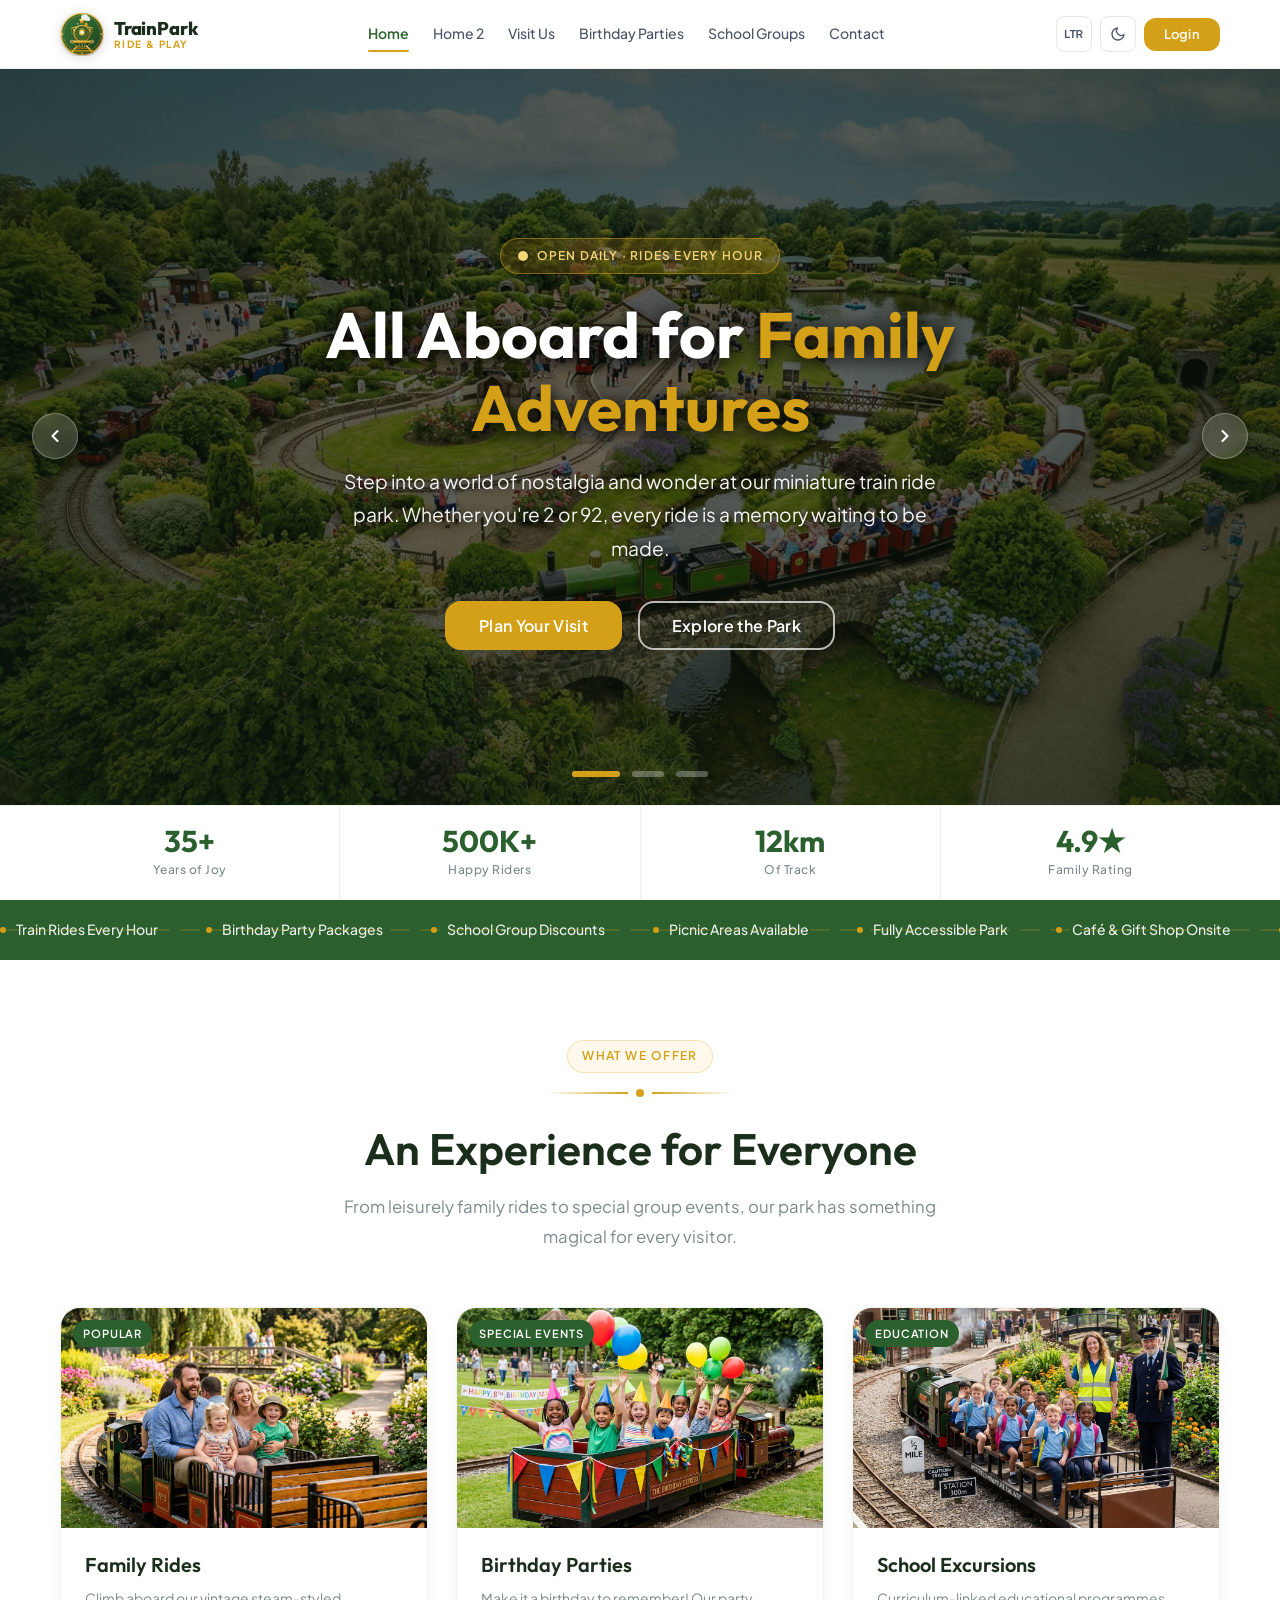
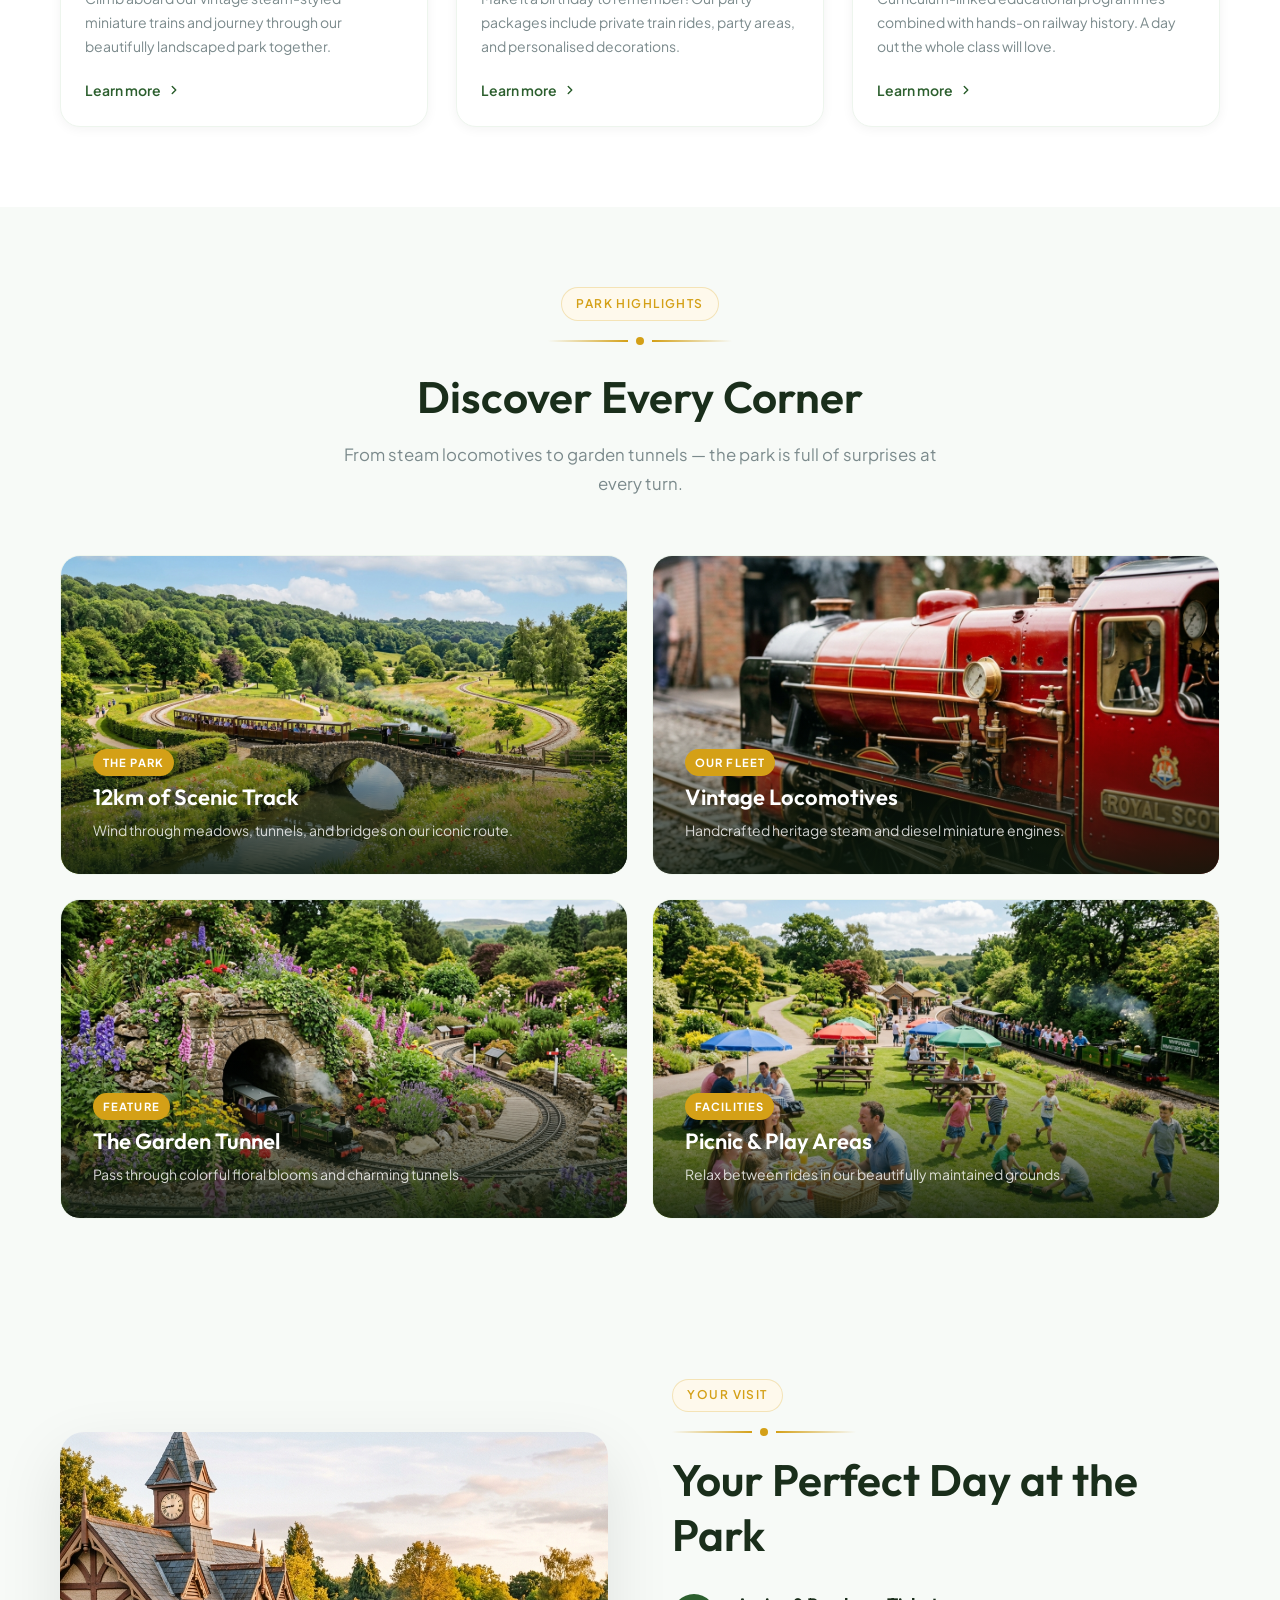
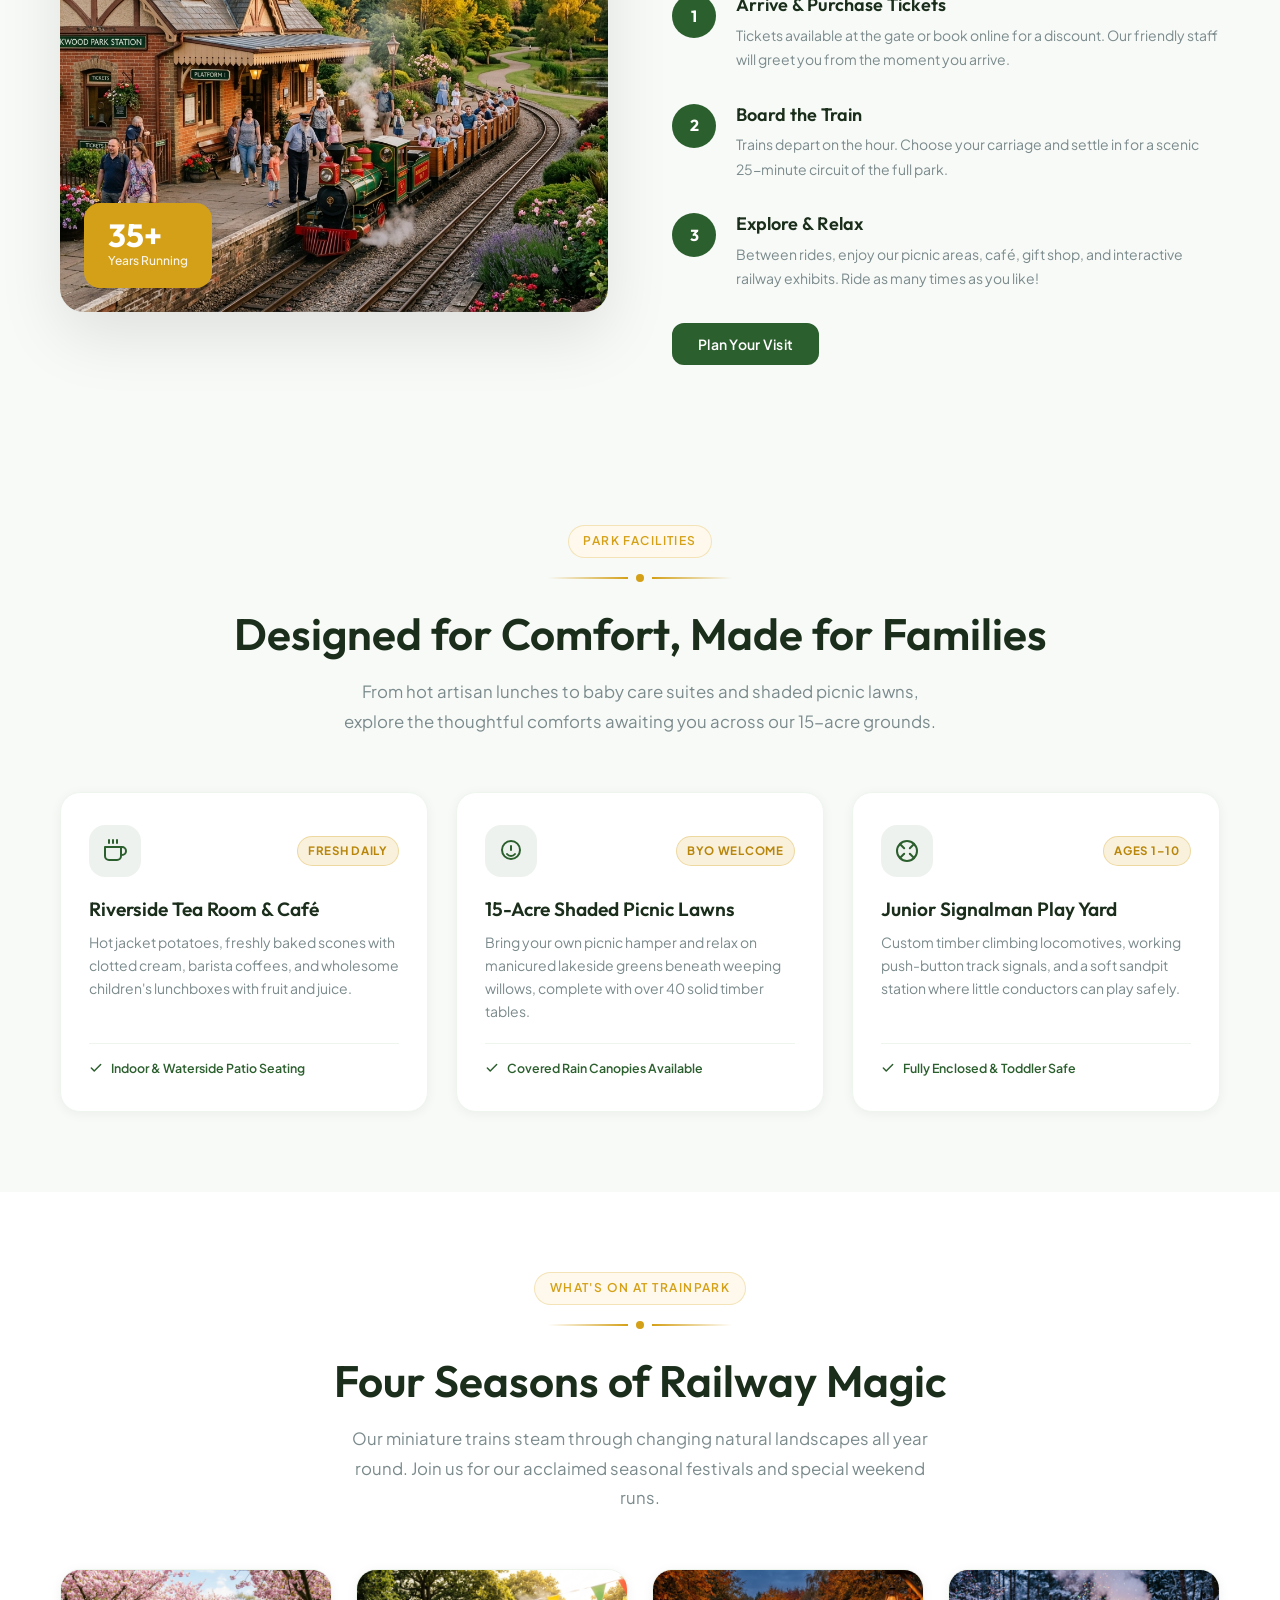
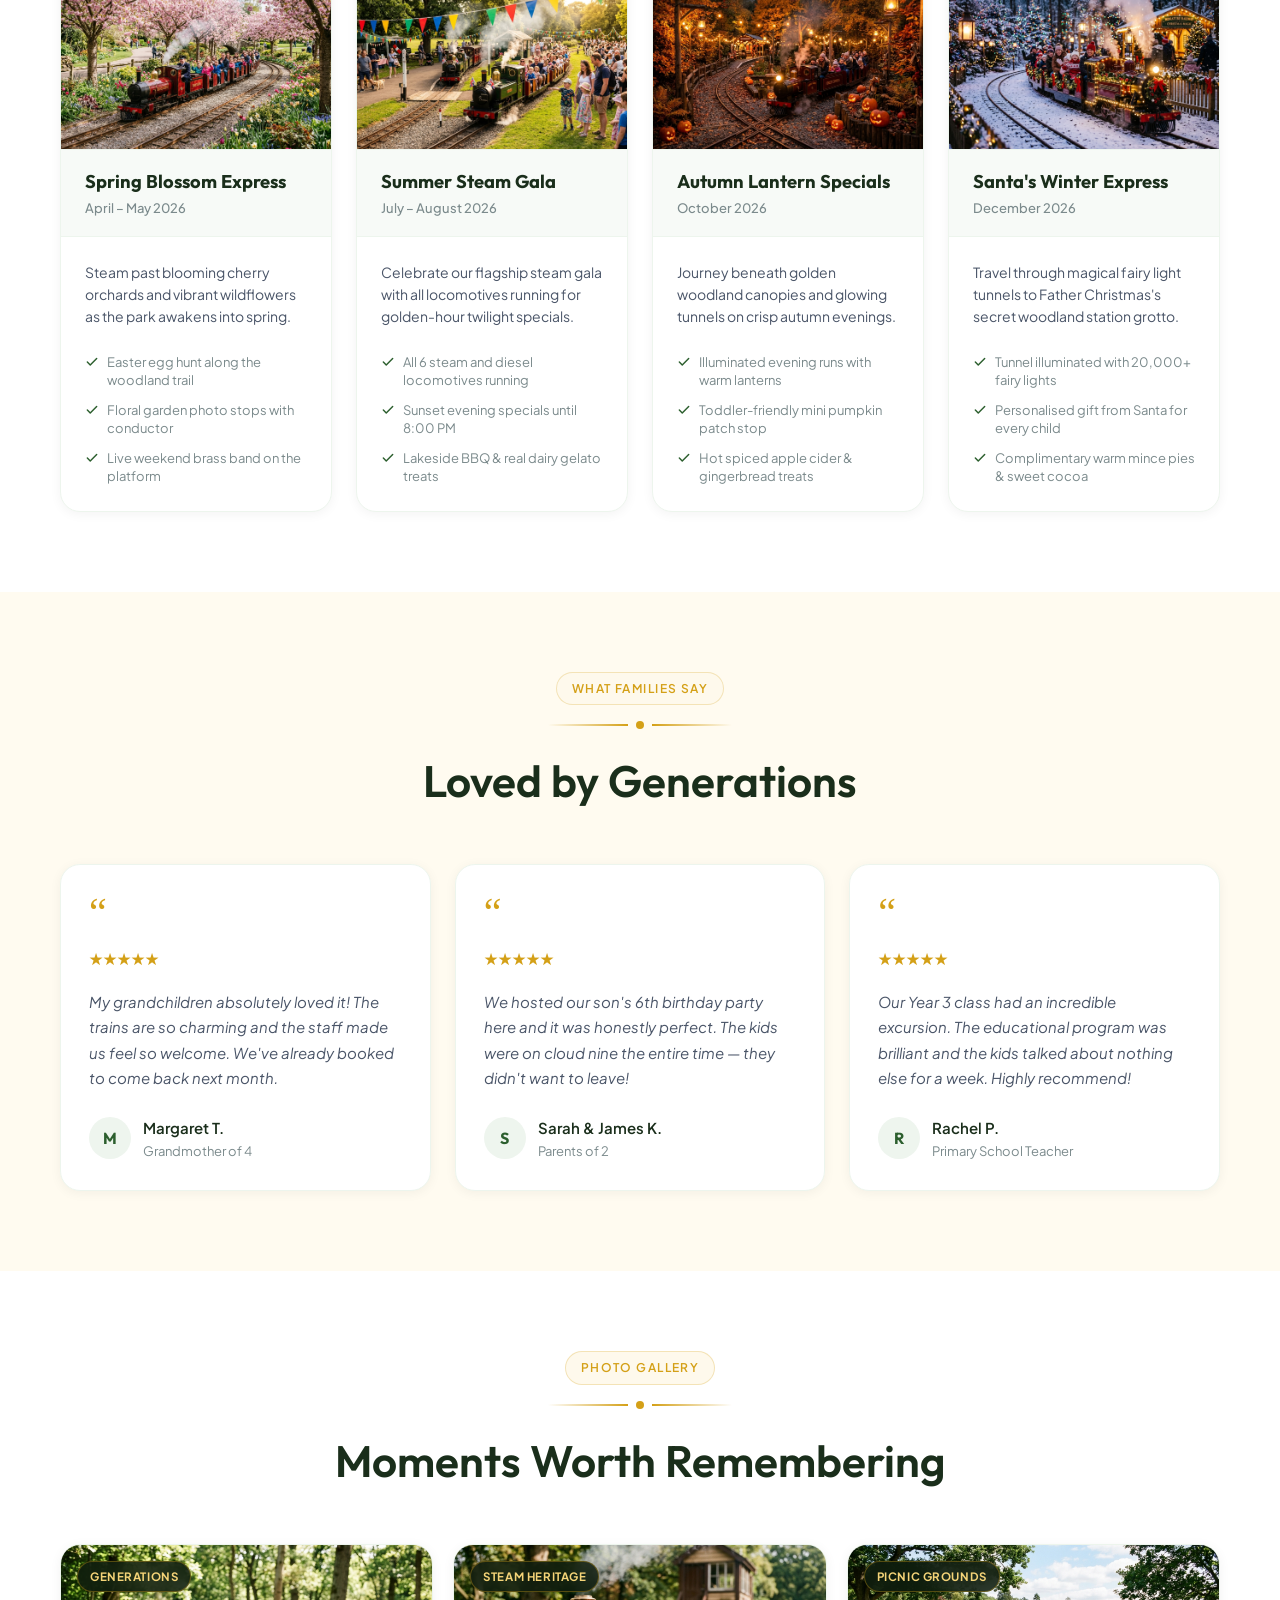
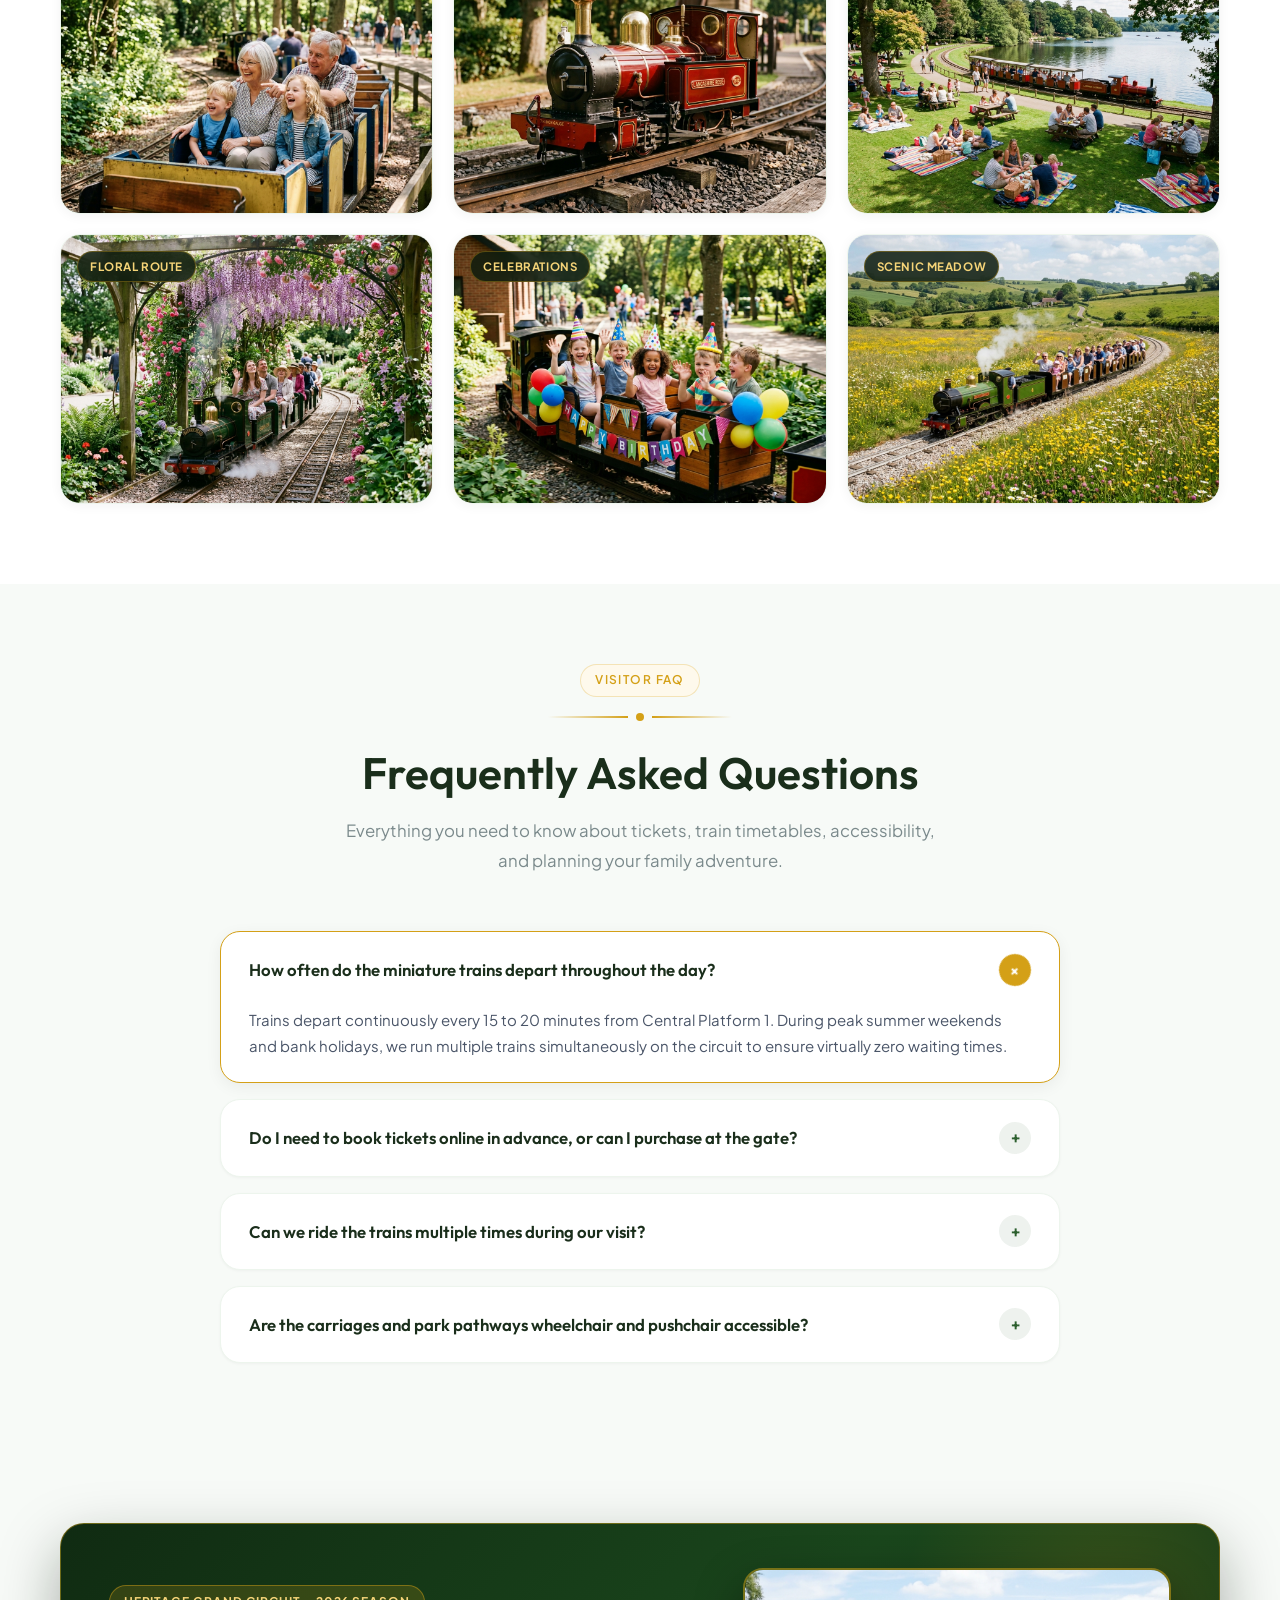
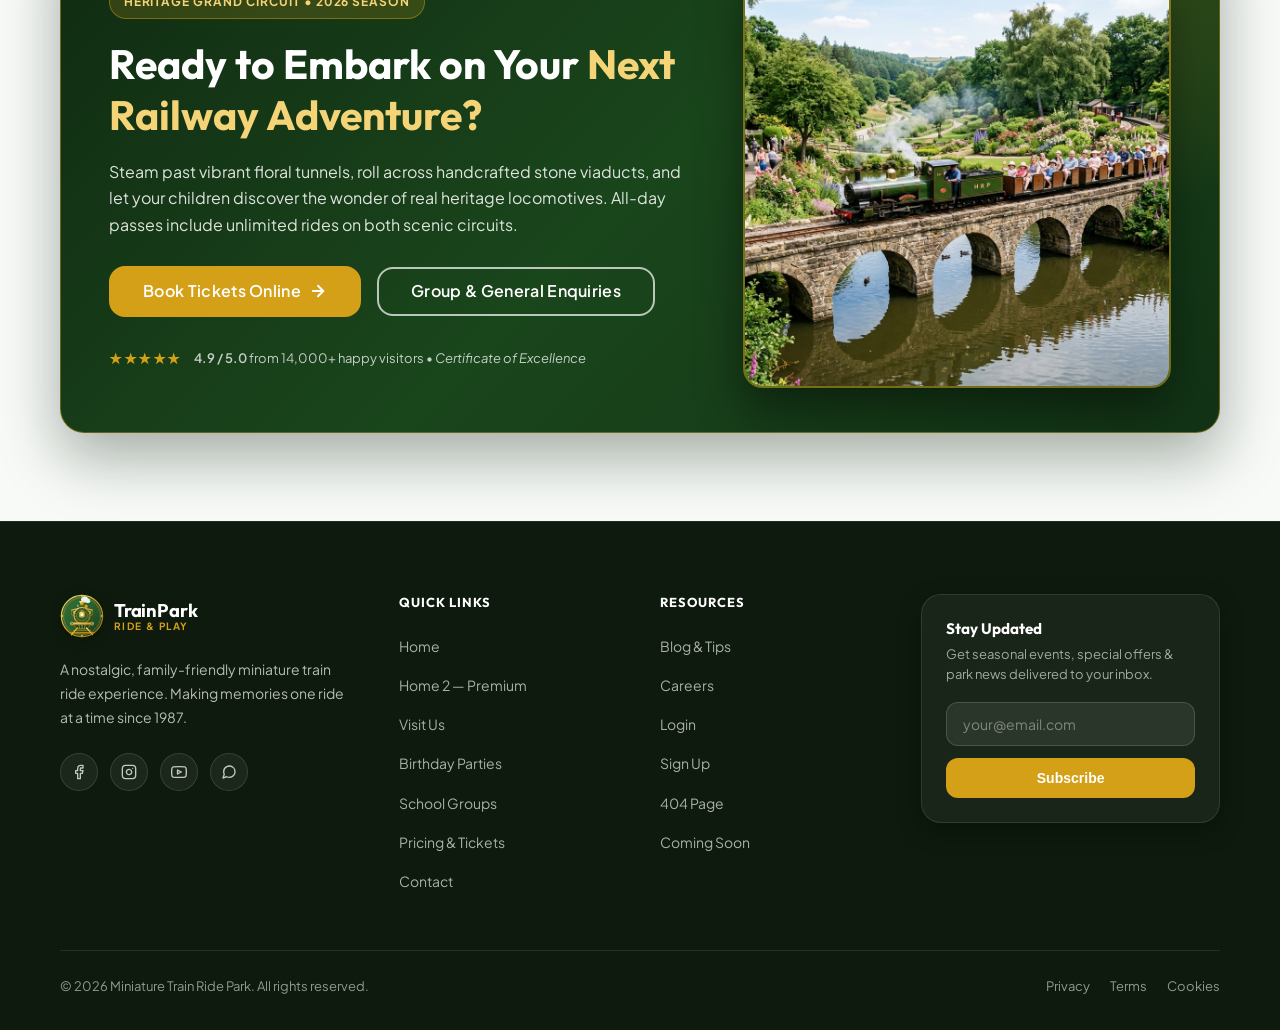
==== commit a98ac549: "feat: add new asset images and update layout for visit, birthday, school, and index pages" ====
--- a/index.html
+++ b/index.html
@@ -133,7 +133,7 @@
     <div class="grid-3" role="list">
       <article class="experience-card anim-fade-up delay-1" role="listitem">
         <div class="exp-card-img-wrap">
-          <img src="assets/images/family_train_ride_1791302616029.jpg" alt="Family enjoying miniature train ride" class="exp-card-img" loading="lazy">
+          <img src="assets/images/family_train_adventure_1791463875489.jpg" alt="Family enjoying miniature train adventure ride" class="exp-card-img" loading="lazy">
           <span class="exp-card-tag">Popular</span>
         </div>
         <div class="exp-card-body">
@@ -147,7 +147,7 @@
       </article>
       <article class="experience-card anim-fade-up delay-2" role="listitem">
         <div class="exp-card-img-wrap">
-          <img src="assets/images/birthday_party_train_1791302629663.jpg" alt="Children celebrating birthday party at train park" class="exp-card-img" loading="lazy">
+          <img src="assets/images/birthday_train_party_1791463823657.jpg" alt="Children celebrating birthday party on the birthday express train" class="exp-card-img" loading="lazy">
           <span class="exp-card-tag">Special Events</span>
         </div>
         <div class="exp-card-body">
@@ -161,7 +161,7 @@
       </article>
       <article class="experience-card anim-fade-up delay-3" role="listitem">
         <div class="exp-card-img-wrap">
-          <img src="assets/images/school_trip_train_1791302643376.jpg" alt="School children on train excursion" class="exp-card-img" loading="lazy">
+          <img src="assets/images/school_train_excursion_1791463935794.jpg" alt="School children on educational miniature railway excursion" class="exp-card-img" loading="lazy">
           <span class="exp-card-tag">Education</span>
         </div>
         <div class="exp-card-body">
@@ -188,7 +188,7 @@
     </div>
     <div class="bento-grid">
       <div class="bento-cell">
-        <img src="assets/images/park_landscape_wide_1791302713672.jpg" alt="Aerial view of full train park landscape" class="bento-img" loading="lazy">
+        <img src="assets/images/scenic_railway_track_1791464238526.jpg" alt="Miniature train crossing stone viaduct bridge along scenic 12km track" class="bento-img" loading="lazy">
         <div class="bento-overlay-content">
           <span class="bento-tag">The Park</span>
           <h3 class="bento-title">12km of Scenic Track</h3>
@@ -343,7 +343,7 @@
       <!-- Spring -->
       <div class="season-card anim-fade-up delay-1">
         <div class="season-img-wrap">
-          <img src="assets/images/family_train_ride_1791302616029.jpg" alt="Spring Blossom Express" class="season-img" loading="lazy">
+          <img src="assets/images/spring_blossom_train_1791466839277.jpg" alt="Spring Blossom Express" class="season-img" loading="lazy">
         </div>
         <div class="season-header">
           <h3 class="season-title">Spring Blossom Express</h3>
@@ -371,7 +371,7 @@
       <!-- Summer -->
       <div class="season-card anim-fade-up delay-2">
         <div class="season-img-wrap">
-          <img src="assets/images/park_landscape_wide_1791302713672.jpg" alt="Summer Steam Gala" class="season-img" loading="lazy">
+          <img src="assets/images/summer_steam_gala_1791466863018.jpg" alt="Summer Steam Gala" class="season-img" loading="lazy">
         </div>
         <div class="season-header">
           <h3 class="season-title">Summer Steam Gala</h3>
@@ -399,14 +399,14 @@
       <!-- Autumn -->
       <div class="season-card anim-fade-up delay-3">
         <div class="season-img-wrap">
-          <img src="assets/images/train_tunnel_garden_1791302681579.jpg" alt="Autumn Lantern Specials" class="season-img" loading="lazy">
+          <img src="assets/images/autumn_lantern_train_1791466890963.jpg" alt="Autumn Lantern Specials" class="season-img" loading="lazy">
         </div>
         <div class="season-header">
           <h3 class="season-title">Autumn Lantern Specials</h3>
           <div class="season-months">October 2026</div>
         </div>
         <div class="season-body">
-          <p class="season-desc">Journey beneath golden woodland canopies and glowing lantern tunnels on crisp autumn evenings.</p>
+          <p class="season-desc">Journey beneath golden woodland canopies and glowing tunnels on crisp autumn evenings.</p>
           <div class="season-highlights">
             <div class="season-highlight-item">
               <svg xmlns="http://www.w3.org/2000/svg" width="14" height="14" viewBox="0 0 24 24" fill="none" stroke="currentColor" stroke-width="2.5" stroke-linecap="round" stroke-linejoin="round"><polyline points="20 6 9 17 4 12"/></svg>
@@ -427,7 +427,7 @@
       <!-- Winter -->
       <div class="season-card anim-fade-up delay-4">
         <div class="season-img-wrap">
-          <img src="assets/images/steam_locomotive_closeup_1791302755118.jpg" alt="Santa's Winter Express" class="season-img" loading="lazy">
+          <img src="assets/images/santa_winter_express_1791466918375.jpg" alt="Santa's Winter Express" class="season-img" loading="lazy">
         </div>
         <div class="season-header">
           <h3 class="season-title">Santa's Winter Express</h3>
@@ -516,7 +516,7 @@
       <!-- Row 1: Item 1 -->
       <div class="gallery-item anim-fade-up delay-1" role="listitem">
         <span class="gallery-badge">Generations</span>
-        <img src="assets/images/grandparents_children_train_1791302695388.jpg" alt="Grandparents and grandchildren on train" loading="lazy">
+        <img src="assets/images/gallery_generations_train_1791467798438.jpg" alt="Grandparents and grandchildren enjoying miniature train ride together" loading="lazy">
         <div class="gallery-overlay" aria-hidden="true">
           <div class="gallery-overlay-icon">
             <svg xmlns="http://www.w3.org/2000/svg" width="22" height="22" viewBox="0 0 24 24" fill="none" stroke="currentColor" stroke-width="2.5" stroke-linecap="round" stroke-linejoin="round"><circle cx="11" cy="11" r="8"/><line x1="21" y1="21" x2="16.65" y2="16.65"/><line x1="11" y1="8" x2="11" y2="14"/><line x1="8" y1="11" x2="14" y2="11"/></svg>
@@ -529,7 +529,7 @@
       <!-- Row 1: Item 2 -->
       <div class="gallery-item anim-fade-up delay-2" role="listitem">
         <span class="gallery-badge">Steam Heritage</span>
-        <img src="assets/images/steam_locomotive_closeup_1791302755118.jpg" alt="Detailed view of miniature steam locomotive" loading="lazy">
+        <img src="assets/images/gallery_steam_heritage_1791467834145.jpg" alt="Polished heritage miniature steam locomotive with brass dome" loading="lazy">
         <div class="gallery-overlay" aria-hidden="true">
           <div class="gallery-overlay-icon">
             <svg xmlns="http://www.w3.org/2000/svg" width="22" height="22" viewBox="0 0 24 24" fill="none" stroke="currentColor" stroke-width="2.5" stroke-linecap="round" stroke-linejoin="round"><circle cx="11" cy="11" r="8"/><line x1="21" y1="21" x2="16.65" y2="16.65"/><line x1="11" y1="8" x2="11" y2="14"/><line x1="8" y1="11" x2="14" y2="11"/></svg>
@@ -542,7 +542,7 @@
       <!-- Row 1: Item 3 -->
       <div class="gallery-item anim-fade-up delay-3" role="listitem">
         <span class="gallery-badge">Picnic Grounds</span>
-        <img src="assets/images/picnic_area_park_1791302770456.jpg" alt="Picnic area with families enjoying the park" loading="lazy">
+        <img src="assets/images/gallery_picnic_lawns_1791467867585.jpg" alt="Families relaxing on lakeside picnic lawns as train rolls past" loading="lazy">
         <div class="gallery-overlay" aria-hidden="true">
           <div class="gallery-overlay-icon">
             <svg xmlns="http://www.w3.org/2000/svg" width="22" height="22" viewBox="0 0 24 24" fill="none" stroke="currentColor" stroke-width="2.5" stroke-linecap="round" stroke-linejoin="round"><circle cx="11" cy="11" r="8"/><line x1="21" y1="21" x2="16.65" y2="16.65"/><line x1="11" y1="8" x2="11" y2="14"/><line x1="8" y1="11" x2="14" y2="11"/></svg>
@@ -555,7 +555,7 @@
       <!-- Row 2: Item 4 -->
       <div class="gallery-item anim-fade-up delay-4" role="listitem">
         <span class="gallery-badge">Floral Route</span>
-        <img src="assets/images/train_tunnel_garden_1791302681579.jpg" alt="Train passing through a beautiful garden tunnel" loading="lazy">
+        <img src="assets/images/gallery_floral_tunnel_1791467906671.jpg" alt="Miniature train rolling through a blooming wisteria and rose garden archway" loading="lazy">
         <div class="gallery-overlay" aria-hidden="true">
           <div class="gallery-overlay-icon">
             <svg xmlns="http://www.w3.org/2000/svg" width="22" height="22" viewBox="0 0 24 24" fill="none" stroke="currentColor" stroke-width="2.5" stroke-linecap="round" stroke-linejoin="round"><circle cx="11" cy="11" r="8"/><line x1="21" y1="21" x2="16.65" y2="16.65"/><line x1="11" y1="8" x2="11" y2="14"/><line x1="8" y1="11" x2="14" y2="11"/></svg>
@@ -568,7 +568,7 @@
       <!-- Row 2: Item 5 -->
       <div class="gallery-item anim-fade-up delay-5" role="listitem">
         <span class="gallery-badge">Celebrations</span>
-        <img src="assets/images/birthday_party_train_1791302629663.jpg" alt="Children celebrating birthday at train park" loading="lazy">
+        <img src="assets/images/gallery_birthday_express_1791467939757.jpg" alt="Children with birthday party hats and balloons on party train carriage" loading="lazy">
         <div class="gallery-overlay" aria-hidden="true">
           <div class="gallery-overlay-icon">
             <svg xmlns="http://www.w3.org/2000/svg" width="22" height="22" viewBox="0 0 24 24" fill="none" stroke="currentColor" stroke-width="2.5" stroke-linecap="round" stroke-linejoin="round"><circle cx="11" cy="11" r="8"/><line x1="21" y1="21" x2="16.65" y2="16.65"/><line x1="11" y1="8" x2="11" y2="14"/><line x1="8" y1="11" x2="14" y2="11"/></svg>
@@ -581,7 +581,7 @@
       <!-- Row 2: Item 6 -->
       <div class="gallery-item anim-fade-up delay-6" role="listitem">
         <span class="gallery-badge">Scenic Meadow</span>
-        <img src="assets/images/family_train_ride_1791302616029.jpg" alt="Family enjoying the scenic miniature train ride" loading="lazy">
+        <img src="assets/images/gallery_scenic_meadow_1791467993240.jpg" alt="Miniature steam train winding through sunlit buttercup wildflower meadow" loading="lazy">
         <div class="gallery-overlay" aria-hidden="true">
           <div class="gallery-overlay-icon">
             <svg xmlns="http://www.w3.org/2000/svg" width="22" height="22" viewBox="0 0 24 24" fill="none" stroke="currentColor" stroke-width="2.5" stroke-linecap="round" stroke-linejoin="round"><circle cx="11" cy="11" r="8"/><line x1="21" y1="21" x2="16.65" y2="16.65"/><line x1="11" y1="8" x2="11" y2="14"/><line x1="8" y1="11" x2="14" y2="11"/></svg>
@@ -664,7 +664,6 @@
         <!-- Left Column: Content -->
         <div class="expedition-content">
           <div class="expedition-chip">
-            <span>🚂</span>
             <span>Heritage Grand Circuit • 2026 Season</span>
           </div>
 
@@ -699,7 +698,7 @@
         <!-- Right Column: Panoramic Framed Photo Showcase -->
         <div class="expedition-media">
           <div class="expedition-img-frame">
-            <img src="assets/images/park_landscape_wide_1791302713672.jpg" alt="Aerial panorama of the miniature railway park, lake, and steam train loop" class="expedition-photo" loading="lazy">
+            <img src="assets/images/railway_viaduct_adventure_1791467379148.jpg" alt="Heritage miniature steam train crossing stone viaduct bridge over park lake" class="expedition-photo" loading="lazy">
           </div>
         </div>
       </div>
--- a/style.css
+++ b/style.css
@@ -987,20 +987,20 @@
 .school-cta-actions{display:flex;align-items:center;gap:1rem;flex-wrap:wrap;margin-bottom:1.25rem;}
 .school-cta-footer-note{font-size:0.8125rem;color:rgba(255,255,255,0.7);display:flex;align-items:center;gap:0.5rem;}
 
-/* ─── VISIT US CTA SECTION (LEFT CONTENT, RIGHT IMAGE) ─── */
+/* ─── VISIT US CTA SECTION (CENTERED CONTENT) ─── */
 .visit-cta-section{padding:5rem 0;position:relative;background:var(--bg-surface);overflow:hidden;}
 .visit-cta-card{position:relative;background:linear-gradient(135deg,#132D15 0%,#1E4620 50%,#153317 100%);border-radius:var(--radius-2xl);border:1px solid rgba(212,160,23,0.45);box-shadow:0 24px 60px rgba(10,24,10,0.35);overflow:hidden;}
 .dark .visit-cta-card{background:linear-gradient(135deg,#0E2110 0%,#183419 50%,#102611 100%);border-color:rgba(212,160,23,0.4);box-shadow:0 24px 64px rgba(0,0,0,0.6);}
-.visit-cta-grid{display:grid;grid-template-columns:1.15fr 0.85fr;gap:3.5rem;align-items:center;padding:3.5rem;}
-.visit-cta-content{color:#fff;}
+.visit-cta-grid{display:flex;flex-direction:column;align-items:center;justify-content:center;padding:4.5rem 3rem;}
+.visit-cta-content{color:#fff;max-width:760px;width:100%;display:flex;flex-direction:column;align-items:center;text-align:center;}
 .visit-cta-badge{display:inline-flex;align-items:center;gap:0.5rem;background:rgba(212,160,23,0.18);border:1px solid rgba(212,160,23,0.45);color:#F5D478;font-size:0.75rem;font-weight:700;letter-spacing:0.08em;text-transform:uppercase;padding:0.35rem 0.85rem;border-radius:var(--radius-full);margin-bottom:1.25rem;}
-.visit-cta-title{font-family:var(--font-heading);font-size:clamp(1.85rem,3.2vw,2.5rem);font-weight:700;color:#ffffff;line-height:1.25;margin-bottom:1.5rem;}
-.visit-cta-desc{font-size:1rem;line-height:1.65;color:rgba(255,255,255,0.85);margin-bottom:1.75rem;}
-.visit-cta-highlights{display:flex;flex-direction:column;gap:0.75rem;margin-bottom:2rem;}
-.visit-highlight-item{display:flex;align-items:center;gap:0.75rem;font-size:0.9rem;color:rgba(255,255,255,0.92);}
+.visit-cta-title{font-family:var(--font-heading);font-size:clamp(1.85rem,3.2vw,2.5rem);font-weight:700;color:#ffffff;line-height:1.25;margin-bottom:1.75rem;text-align:center;}
+.visit-cta-desc{font-size:1rem;line-height:1.65;color:rgba(255,255,255,0.85);margin-bottom:1.75rem;text-align:center;}
+.visit-cta-highlights{display:flex;flex-direction:column;gap:0.85rem;margin:0 auto 2.25rem;max-width:580px;width:100%;}
+.visit-highlight-item{display:flex;align-items:center;gap:0.75rem;font-size:0.925rem;color:rgba(255,255,255,0.92);text-align:left;}
 .visit-highlight-icon{width:22px;height:22px;border-radius:50%;background:rgba(74,222,128,0.2);color:#4ADE80;display:flex;align-items:center;justify-content:center;flex-shrink:0;}
-.visit-cta-actions{display:flex;align-items:center;gap:1rem;flex-wrap:wrap;margin-bottom:1.25rem;}
-.visit-cta-footer-note{font-size:0.8125rem;color:rgba(255,255,255,0.7);display:flex;align-items:center;gap:0.5rem;}
+.visit-cta-actions{display:flex;align-items:center;justify-content:center;gap:1.25rem;flex-wrap:wrap;margin-bottom:0;}
+.visit-cta-footer-note{font-size:0.8125rem;color:rgba(255,255,255,0.7);display:flex;align-items:center;justify-content:center;gap:0.5rem;}
 .visit-cta-media{position:relative;}
 .visit-img-wrapper{position:relative;height:380px;border-radius:var(--radius-xl);overflow:hidden;box-shadow:0 16px 40px rgba(0,0,0,0.4);border:2px solid rgba(212,160,23,0.5);}
 .visit-cta-img{width:100%;height:100%;object-fit:cover;transition:transform 0.6s ease;}
@@ -1044,7 +1044,7 @@
 .party-img-wrapper{height:320px;max-width:540px;margin:0 auto;}
 .school-cta-grid{grid-template-columns:1fr;gap:2.5rem;padding:3rem 2rem;}
 .school-img-wrapper{height:320px;max-width:540px;margin:0 auto;}
-.visit-cta-grid{grid-template-columns:1fr;gap:2.5rem;padding:3rem 2rem;}
+.visit-cta-grid{padding:3rem 2rem;}
 .visit-img-wrapper{height:320px;max-width:540px;margin:0 auto;}
 .expedition-cta-grid{grid-template-columns:1fr;gap:2.5rem;}
 .expedition-img-frame{height:340px;max-width:540px;margin:0 auto;}
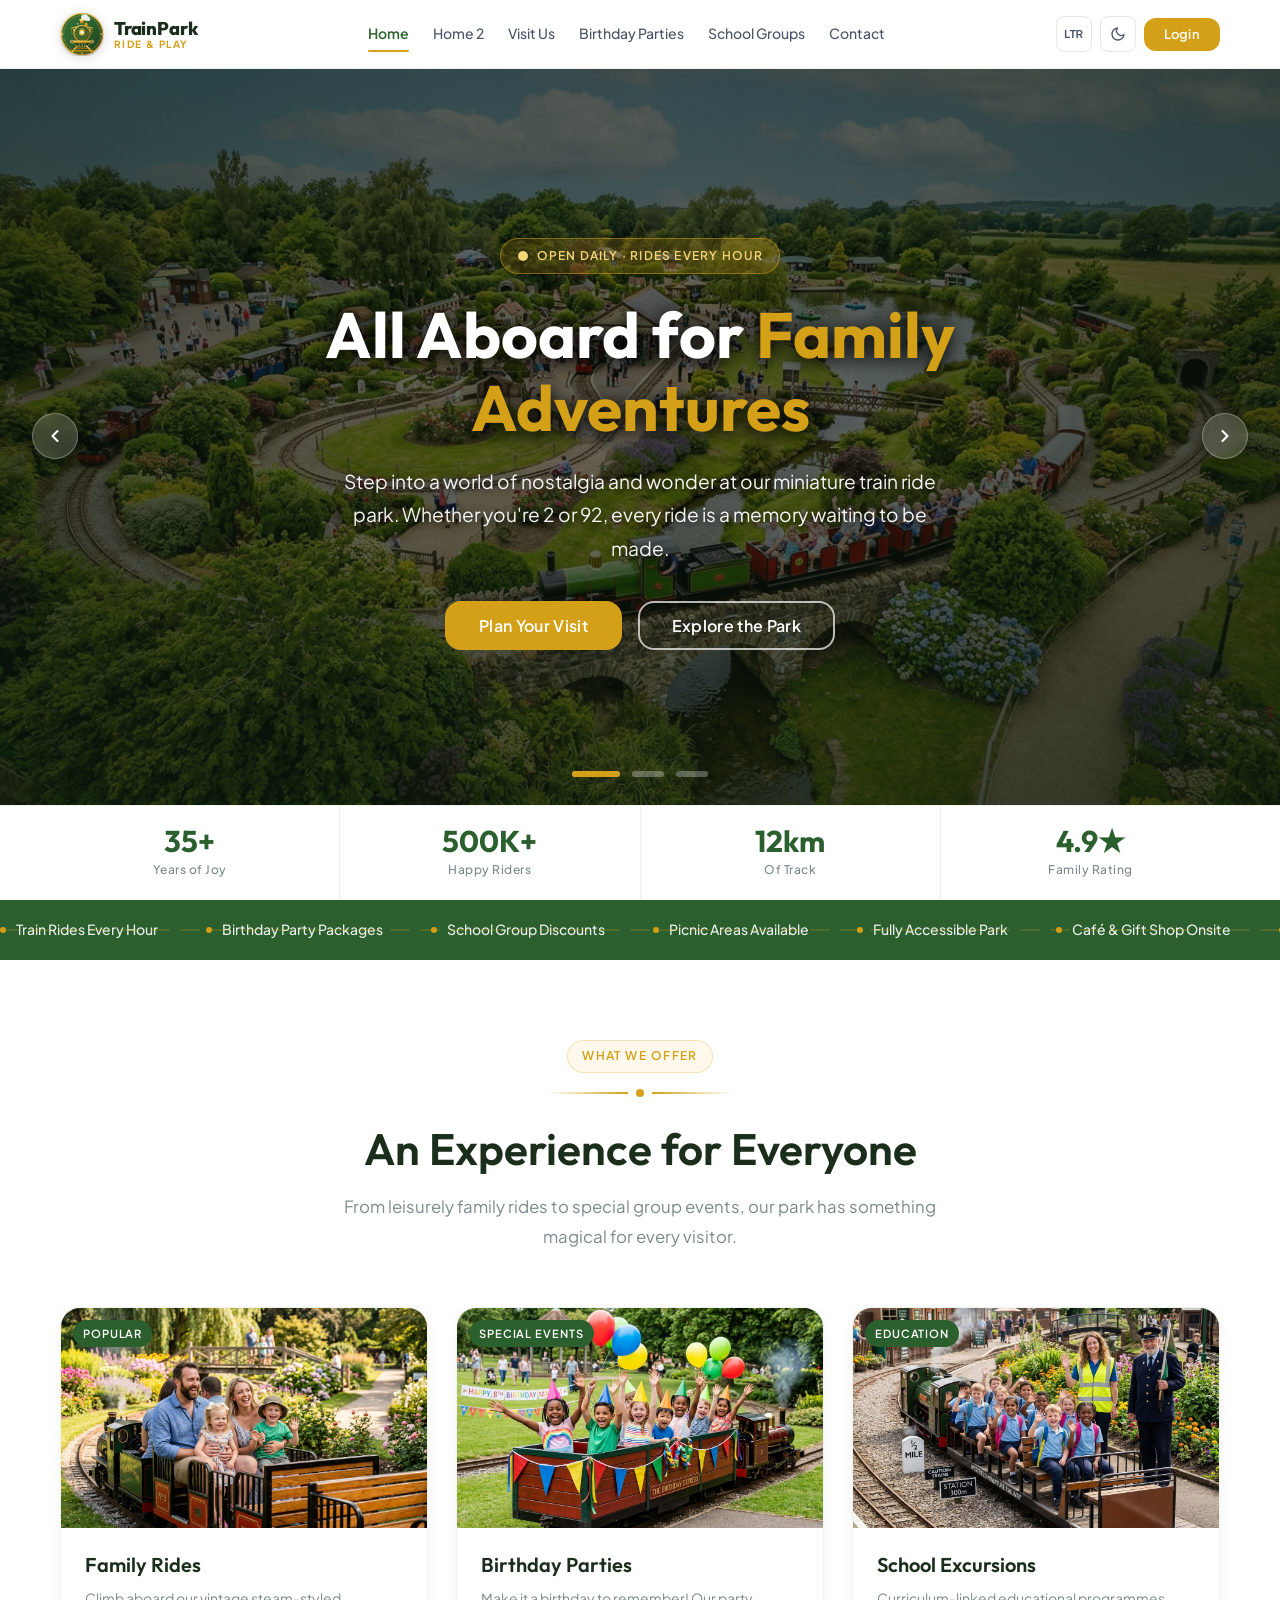
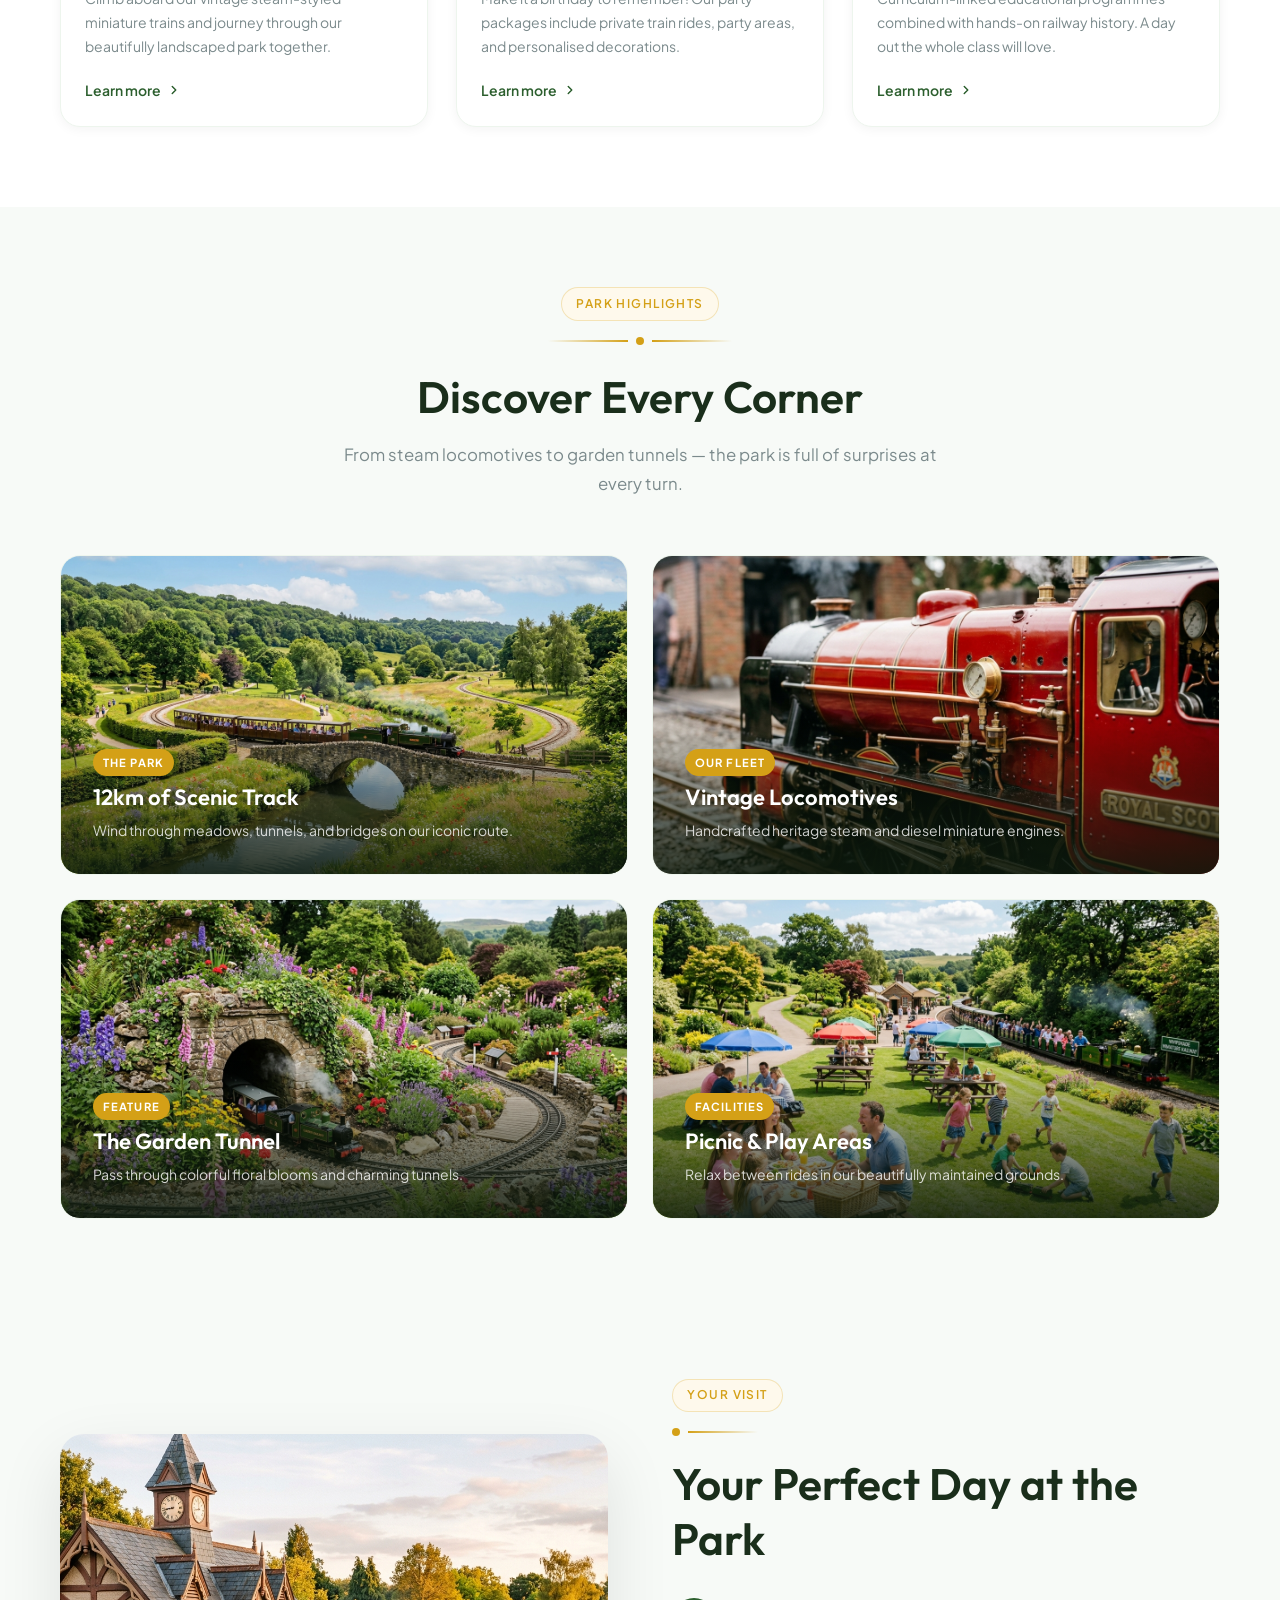
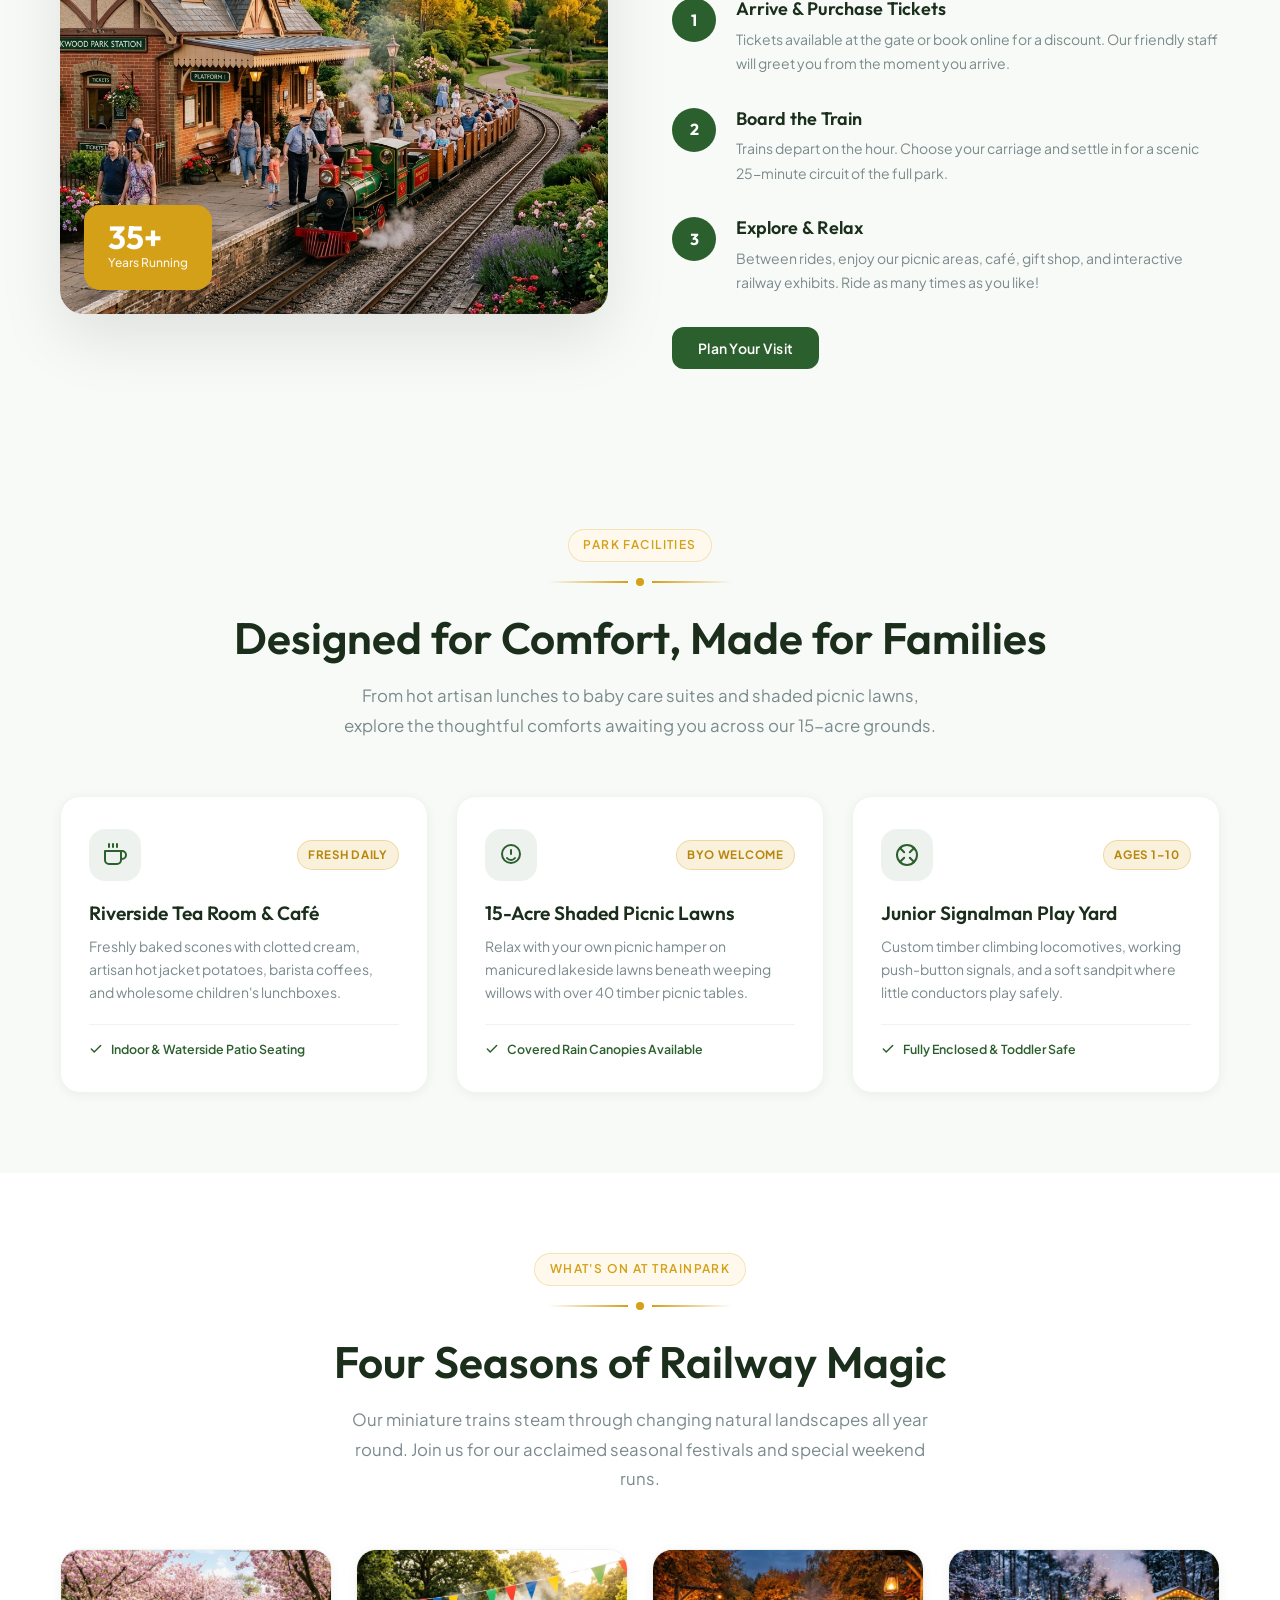
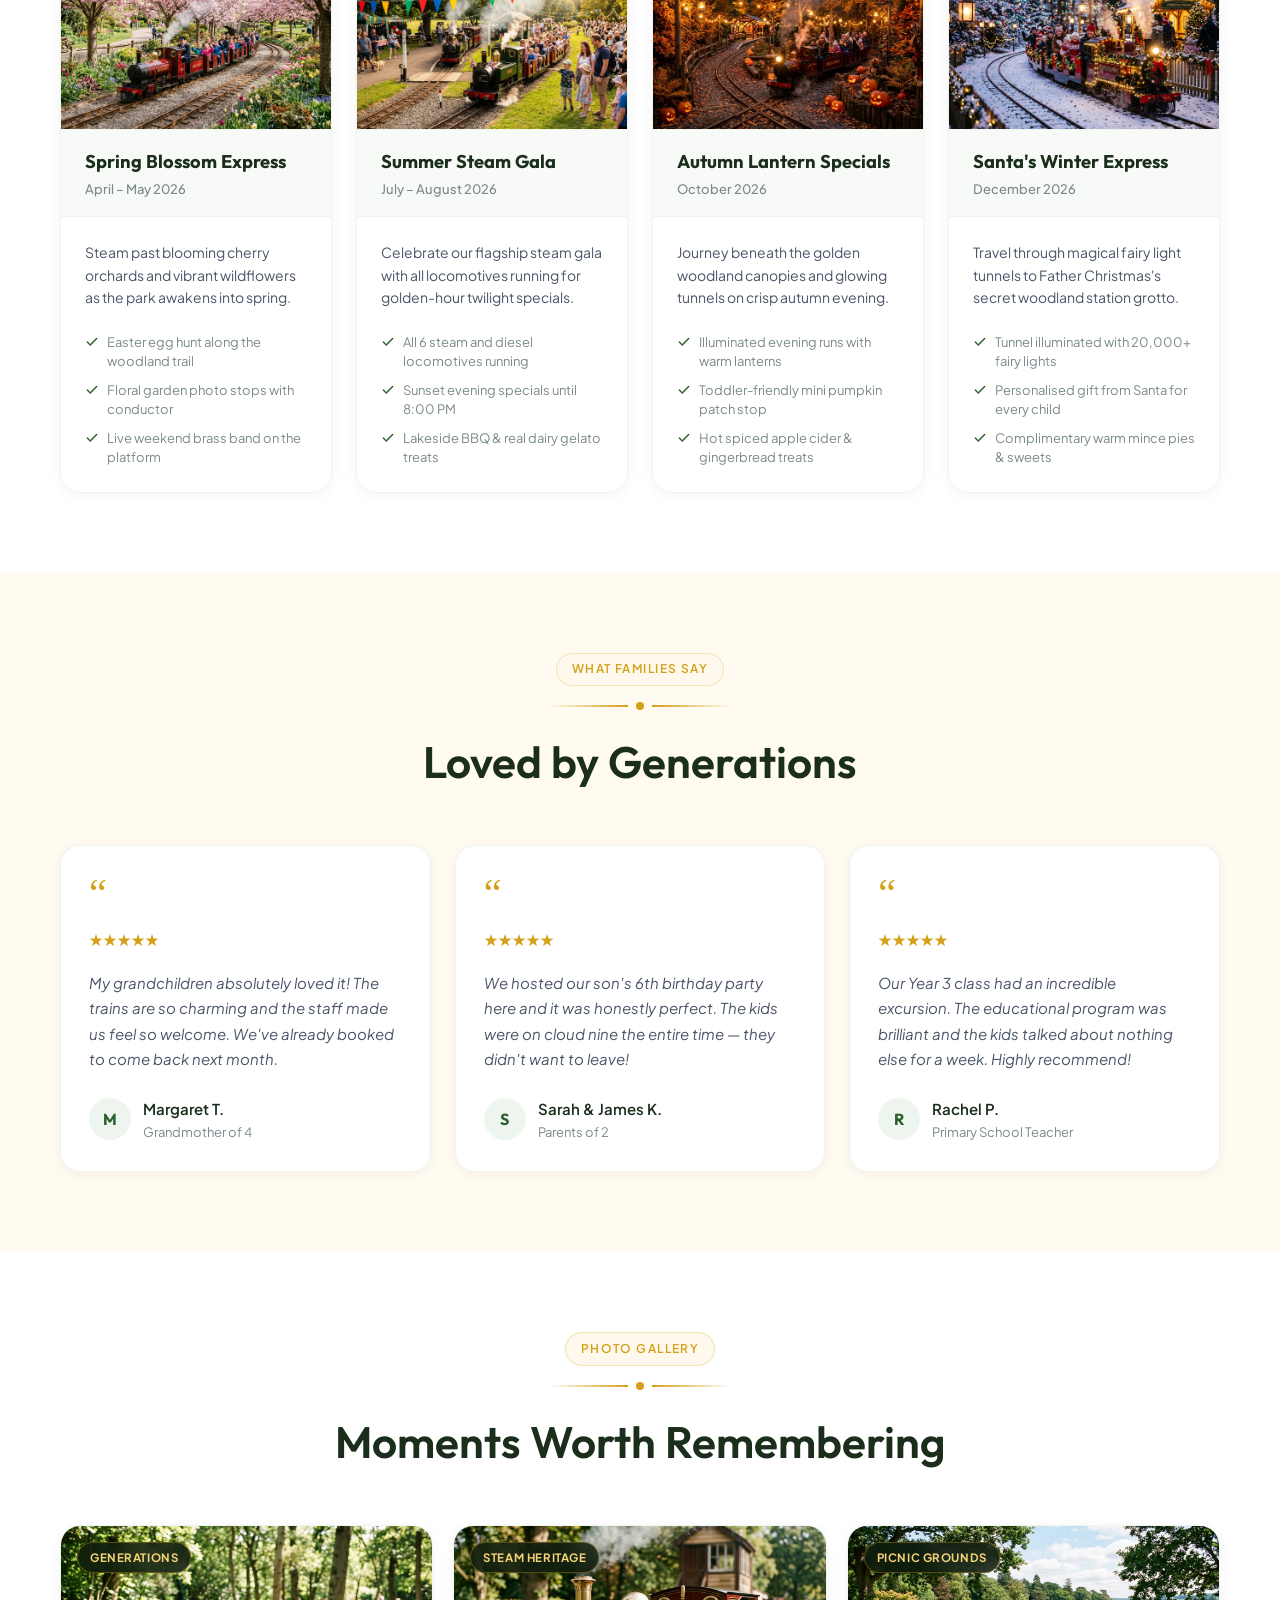
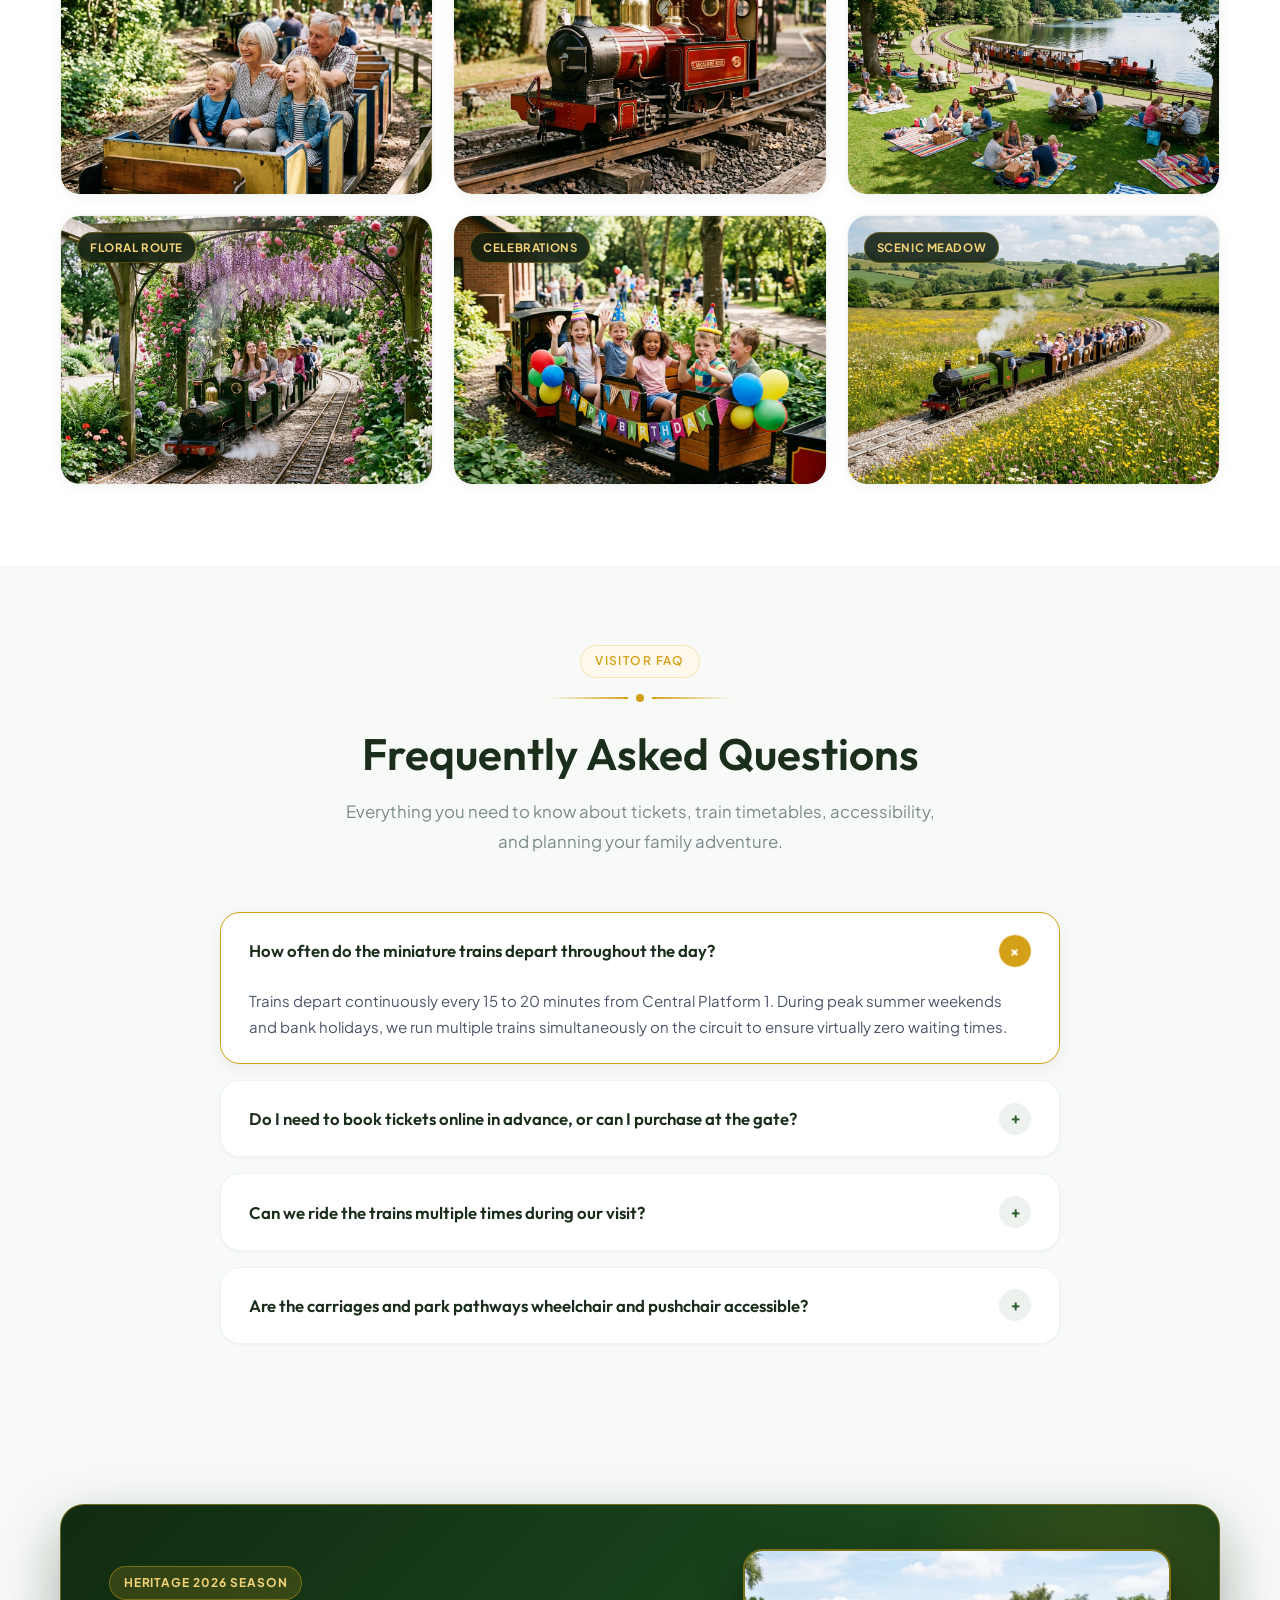
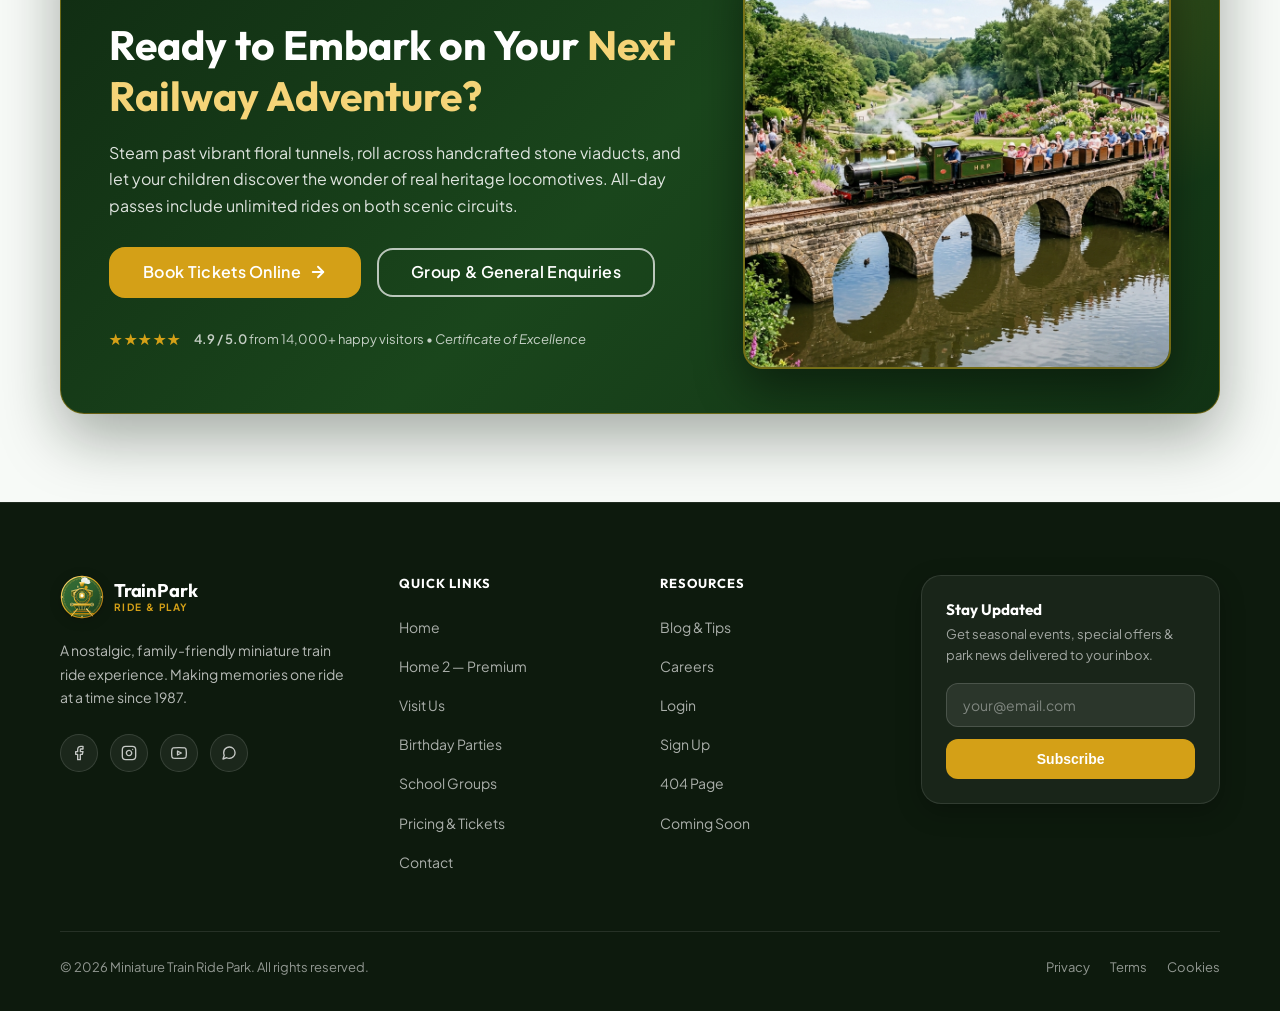
==== commit fbc59219: "feat: add new hero images and update text content across pages" ====
--- a/index.html
+++ b/index.html
@@ -234,9 +234,9 @@
           <div class="lbl">Years Running</div>
         </div>
       </div>
-      <div>
+      <div class="journey-content">
         <div class="section-label">Your Visit</div>
-        <div class="track-divider" style="justify-content:flex-start;margin-bottom:1rem"><div class="track-dot"></div></div>
+        <div class="track-divider"><div class="track-dot"></div></div>
         <h2 class="section-title" id="howItWorksHeading">Your Perfect Day at the Park</h2>
         <div class="journey-steps">
           <div class="journey-step anim-fade-up delay-1">
@@ -261,7 +261,7 @@
             </div>
           </div>
         </div>
-        <div style="margin-top:2rem;">
+        <div class="journey-btn-wrap" style="margin-top:2rem;">
           <a href="visit.html" class="btn btn-primary" id="journeyPlanBtn">Plan Your Visit</a>
         </div>
       </div>
@@ -288,7 +288,7 @@
           <span class="amenity-tag">Fresh Daily</span>
         </div>
         <h3 class="amenity-title">Riverside Tea Room &amp; Café</h3>
-        <p class="amenity-desc">Hot jacket potatoes, freshly baked scones with clotted cream, barista coffees, and wholesome children's lunchboxes with fruit and juice.</p>
+        <p class="amenity-desc">Freshly baked scones with clotted cream, artisan hot jacket potatoes, barista coffees, and wholesome children's lunchboxes.</p>
         <div class="amenity-footer">
           <svg xmlns="http://www.w3.org/2000/svg" width="14" height="14" viewBox="0 0 24 24" fill="none" stroke="currentColor" stroke-width="2.5" stroke-linecap="round" stroke-linejoin="round"><polyline points="20 6 9 17 4 12"/></svg>
           <span>Indoor &amp; Waterside Patio Seating</span>
@@ -304,7 +304,7 @@
           <span class="amenity-tag">BYO Welcome</span>
         </div>
         <h3 class="amenity-title">15-Acre Shaded Picnic Lawns</h3>
-        <p class="amenity-desc">Bring your own picnic hamper and relax on manicured lakeside greens beneath weeping willows, complete with over 40 solid timber tables.</p>
+        <p class="amenity-desc">Relax with your own picnic hamper on manicured lakeside lawns beneath weeping willows with over 40 timber picnic tables.</p>
         <div class="amenity-footer">
           <svg xmlns="http://www.w3.org/2000/svg" width="14" height="14" viewBox="0 0 24 24" fill="none" stroke="currentColor" stroke-width="2.5" stroke-linecap="round" stroke-linejoin="round"><polyline points="20 6 9 17 4 12"/></svg>
           <span>Covered Rain Canopies Available</span>
@@ -320,7 +320,7 @@
           <span class="amenity-tag">Ages 1–10</span>
         </div>
         <h3 class="amenity-title">Junior Signalman Play Yard</h3>
-        <p class="amenity-desc">Custom timber climbing locomotives, working push-button track signals, and a soft sandpit station where little conductors can play safely.</p>
+        <p class="amenity-desc">Custom timber climbing locomotives, working push-button signals, and a soft sandpit where little conductors play safely.</p>
         <div class="amenity-footer">
           <svg xmlns="http://www.w3.org/2000/svg" width="14" height="14" viewBox="0 0 24 24" fill="none" stroke="currentColor" stroke-width="2.5" stroke-linecap="round" stroke-linejoin="round"><polyline points="20 6 9 17 4 12"/></svg>
           <span>Fully Enclosed &amp; Toddler Safe</span>
@@ -406,7 +406,7 @@
           <div class="season-months">October 2026</div>
         </div>
         <div class="season-body">
-          <p class="season-desc">Journey beneath golden woodland canopies and glowing tunnels on crisp autumn evenings.</p>
+          <p class="season-desc">Journey beneath the golden woodland canopies and glowing tunnels on crisp autumn evening.</p>
           <div class="season-highlights">
             <div class="season-highlight-item">
               <svg xmlns="http://www.w3.org/2000/svg" width="14" height="14" viewBox="0 0 24 24" fill="none" stroke="currentColor" stroke-width="2.5" stroke-linecap="round" stroke-linejoin="round"><polyline points="20 6 9 17 4 12"/></svg>
@@ -446,7 +446,7 @@
             </div>
             <div class="season-highlight-item">
               <svg xmlns="http://www.w3.org/2000/svg" width="14" height="14" viewBox="0 0 24 24" fill="none" stroke="currentColor" stroke-width="2.5" stroke-linecap="round" stroke-linejoin="round"><polyline points="20 6 9 17 4 12"/></svg>
-              <span>Complimentary warm mince pies &amp; sweet cocoa</span>
+              <span>Complimentary warm mince pies &amp; sweets</span>
             </div>
           </div>
         </div>
@@ -664,7 +664,7 @@
         <!-- Left Column: Content -->
         <div class="expedition-content">
           <div class="expedition-chip">
-            <span>Heritage Grand Circuit • 2026 Season</span>
+            <span>Heritage 2026 Season</span>
           </div>
 
           <h2 class="expedition-title" id="ctaHeading">
--- a/style.css
+++ b/style.css
@@ -37,6 +37,8 @@
 .btn-secondary:hover{background:var(--secondary-hover);border-color:var(--secondary-hover);transform:translateY(-2px);box-shadow:0 8px 24px rgba(212,160,23,0.35);}
 .btn-outline{background:transparent;color:var(--primary);border-color:var(--primary);}
 .btn-outline:hover{background:var(--primary);color:#fff;transform:translateY(-2px);}
+.dark .btn-outline{background:rgba(74,222,128,0.1);color:#4ADE80;border-color:rgba(74,222,128,0.45);}
+.dark .btn-outline:hover{background:#4ADE80;color:#0E100E;border-color:#4ADE80;}
 .btn-outline-light{background:transparent;color:#fff;border-color:rgba(255,255,255,0.7);}
 .btn-outline-light:hover{background:rgba(255,255,255,0.15);border-color:#fff;transform:translateY(-2px);}
 .btn-sm{padding:0.5rem 1.125rem;font-size:0.8125rem;}
@@ -192,6 +194,10 @@
 .bento-icon{width:48px;height:48px;display:flex;align-items:center;justify-content:center;background:var(--primary-subtle);border-radius:var(--radius-md);color:var(--primary);margin-bottom:1rem;}
 .journey-section{background:var(--bg-surface);padding:5rem 0;}
 .journey-layout{display:grid;grid-template-columns:1fr 1fr;gap:4rem;align-items:center;}
+.journey-content{display:flex;flex-direction:column;align-items:flex-start;}
+.journey-content .track-divider{justify-content:flex-start;margin-bottom:1.25rem;width:100%;}
+.journey-content .track-divider::before{display:none;}
+.journey-content .track-divider::after{flex:0 0 70px;}
 .journey-img-wrap{position:relative;border-radius:var(--radius-2xl);overflow:hidden;box-shadow:var(--shadow-xl);}
 .journey-img{width:100%;height:480px;object-fit:cover;}
 .journey-img-badge{position:absolute;bottom:1.5rem;left:1.5rem;background:var(--secondary);color:#fff;border-radius:var(--radius-lg);padding:1rem 1.5rem;box-shadow:var(--shadow-lg);}
@@ -257,9 +263,26 @@
 .cta-banner-title{font-family:var(--font-heading);font-size:clamp(1.875rem,4vw,3rem);font-weight:700;color:#fff;margin-bottom:1rem;}
 .cta-banner-desc{font-size:1.1rem;color:rgba(255,255,255,0.85);margin-bottom:2.25rem;max-width:540px;margin-left:auto;margin-right:auto;}
 .cta-banner-actions{display:flex;gap:1rem;justify-content:center;flex-wrap:wrap;}
-.visit-hero{position:relative;background:url('assets/images/ticket_booth_vintage_1791302728803.jpg') center center/cover no-repeat;padding:5.5rem 0 4.5rem;text-align:center;color:#fff;overflow:hidden;}
+.visit-hero,
+.parties-hero,
+.school-hero,
+.contact-hero{
+  position:relative;
+  min-height:380px;
+  display:flex;
+  align-items:center;
+  justify-content:center;
+  padding:7.5rem 0 6.5rem;
+  text-align:center;
+  color:#fff;
+  overflow:hidden;
+}
+.visit-hero{background:url('assets/images/ticket_booth_vintage_1791302728803.jpg') center center/cover no-repeat;}
+.parties-hero{background:url('assets/images/hero_birthday_party_express_1791481609822.jpg') center 35%/cover no-repeat;}
+.school-hero{background:url('assets/images/hero_school_groups_excursion_1791481490158.jpg') center 30%/cover no-repeat;}
+.contact-hero{background:url('assets/images/hero_contact_visitor_desk_1791481556739.jpg') center 40%/cover no-repeat;}
 .visit-hero::before,.parties-hero::before,.school-hero::before,.contact-hero::before{content:'';position:absolute;inset:0;background:linear-gradient(180deg,rgba(0,0,0,0.28) 0%,rgba(0,0,0,0.44) 100%);pointer-events:none;z-index:1;}
-.visit-hero-content,.parties-hero-content,.school-hero-content,.contact-hero-content{position:relative;z-index:2;}
+.visit-hero-content,.parties-hero-content,.school-hero-content,.contact-hero-content{position:relative;z-index:2;width:100%;}
 .visit-hero h1,.parties-hero h1,.school-hero h1,.contact-hero h1{font-family:var(--font-heading);font-size:clamp(2.25rem,5vw,3.25rem);font-weight:700;color:#ffffff;line-height:1.2;margin-bottom:0.5rem;text-shadow:0 2px 12px rgba(0,0,0,0.85),0 4px 24px rgba(0,0,0,0.65);}
 .visit-hero p,.parties-hero p,.school-hero p,.contact-hero p{font-size:1.1rem;color:#ffffff;font-weight:500;line-height:1.6;margin-top:0.75rem;max-width:620px;margin-left:auto;margin-right:auto;text-shadow:0 2px 8px rgba(0,0,0,0.9),0 1px 3px rgba(0,0,0,0.9);}
 .visit-hero .section-label,.parties-hero .section-label,.school-hero .section-label,.contact-hero .section-label{background:rgba(14,28,14,0.85)!important;backdrop-filter:blur(8px);-webkit-backdrop-filter:blur(8px);color:#F5D478!important;border:1px solid rgba(212,160,23,0.45)!important;box-shadow:0 4px 14px rgba(0,0,0,0.35);margin-bottom:1rem;}
@@ -311,7 +334,8 @@
 .pricing-amount .currency{font-size:1.35rem;font-weight:700;color:var(--primary);}
 .pricing-amount .price-val{font-family:var(--font-heading);font-size:2.5rem;font-weight:800;color:var(--primary);line-height:1;}
 .pricing-per{font-size:0.75rem;color:var(--text-muted);display:block;margin-bottom:1.5rem;text-transform:uppercase;letter-spacing:0.04em;font-weight:600;}
-.pricing-perks{border-top:1px solid var(--border-light);padding-top:1.25rem;display:flex;flex-direction:column;gap:0.75rem;text-align:left;font-size:0.85rem;color:var(--text-body);list-style:none;margin:0;flex:1;}
+.pricing-card-body{width:100%;border-top:1px solid var(--border-light);padding-top:1.25rem;flex:1;display:flex;justify-content:center;}
+.pricing-perks{display:inline-flex;flex-direction:column;gap:0.75rem;text-align:left;font-size:0.85rem;color:var(--text-body);list-style:none;margin:0 auto;padding:0;width:fit-content;}
 .pricing-perks li{display:flex;align-items:center;gap:0.6rem;line-height:1.45;}
 .pricing-perks li svg{color:var(--primary);flex-shrink:0;}
 .pricing-card.featured .pricing-perks li svg{color:var(--secondary);}
@@ -350,7 +374,7 @@
 .dark .pricing-card.featured{border-color:#4ADE80;box-shadow:0 12px 36px rgba(74,222,128,0.14);}
 .dark .pricing-card.featured .pricing-amount .currency,
 .dark .pricing-card.featured .price-val{color:var(--secondary);}
-.dark .pricing-perks{border-top-color:var(--border-default);}
+.dark .pricing-card-body{border-top-color:var(--border-default);}
 .dark .pricing-perks li svg{color:#4ADE80;}
 .dark .pricing-card.featured .pricing-perks li svg{color:var(--secondary);}
 .dark .ticket-special-pill{background:var(--bg-card);border-color:var(--border-default);}
@@ -367,7 +391,7 @@
 .ticket-age{font-size:0.8125rem;color:var(--text-muted);display:block;font-weight:400;}
 .ticket-price{font-family:var(--font-heading);font-size:1.375rem;font-weight:700;color:var(--primary);}
 .ticket-free{color:var(--secondary);font-weight:700;font-size:1.125rem;}
-.parties-hero{position:relative;background:url('assets/images/birthday_party_train_1791302629663.jpg') center top/cover no-repeat;padding:5.5rem 0 4.5rem;text-align:center;color:#fff;overflow:hidden;}
+
 .party-packages-grid{display:grid;grid-template-columns:repeat(3,1fr);gap:1.75rem;margin-top:3rem;align-items:stretch;}
 .party-card{background:var(--bg-card);border:1px solid var(--border-light);border-radius:var(--radius-xl);overflow:hidden;box-shadow:var(--shadow-card);transition:var(--transition-smooth);text-align:center;display:flex;flex-direction:column;height:100%;}
 .party-card:hover{transform:translateY(-6px);box-shadow:var(--shadow-card-hover);}
@@ -387,7 +411,7 @@
 .party-feature-item{display:flex;gap:0.625rem;align-items:flex-start;font-size:0.875rem;color:var(--text-body);}
 .feat-icon{color:var(--primary);flex-shrink:0;margin-top:2px;}
 .party-card-body .btn{margin-top:auto;}
-.school-hero{position:relative;background:url('assets/images/school_trip_train_1791302643376.jpg') center 30%/cover no-repeat;padding:5.5rem 0 4.5rem;text-align:center;color:#fff;overflow:hidden;}
+
 .benefits-grid{display:grid;grid-template-columns:repeat(3,1fr);gap:1.5rem;margin-top:3rem;}
 .benefit-card{background:var(--bg-card);border:1px solid var(--border-light);border-radius:var(--radius-xl);padding:2rem;text-align:center;transition:var(--transition-smooth);box-shadow:var(--shadow-card);}
 .benefit-card:hover{transform:translateY(-4px);box-shadow:var(--shadow-card-hover);}
@@ -395,12 +419,12 @@
 .benefit-title{font-family:var(--font-heading);font-size:1.125rem;font-weight:600;color:var(--text-heading);margin-bottom:0.625rem;}
 .benefit-desc{font-size:0.875rem;color:var(--text-muted);line-height:1.7;}
 .school-booking-layout{display:grid;grid-template-columns:1.2fr 1fr;gap:3rem;align-items:start;margin-top:3rem;}
-.contact-hero{position:relative;background:url('assets/images/train_station_platform_1791302656115.jpg') center center/cover no-repeat;padding:5.5rem 0 4.5rem;text-align:center;color:#fff;overflow:hidden;}
+
 .contact-layout{display:grid;grid-template-columns:1fr 1.6fr;gap:3rem;margin-top:3rem;}
 .contact-info-stack{display:flex;flex-direction:column;gap:1.25rem;}
 .contact-info-card{background:var(--bg-card);border:1px solid var(--border-light);border-radius:var(--radius-xl);padding:1.5rem;display:flex;gap:1rem;align-items:flex-start;transition:var(--transition-smooth);box-shadow:var(--shadow-card);}
 .contact-info-card:hover{border-color:var(--primary);box-shadow:var(--shadow-card-hover);}
-.contact-feature-img-card{position:relative;border-radius:var(--radius-xl);overflow:hidden;border:1px solid var(--border-light);box-shadow:var(--shadow-card);height:175px;transition:var(--transition-smooth);background:var(--bg-surface);}
+.contact-feature-img-card{position:relative;border-radius:var(--radius-xl);overflow:hidden;border:1px solid var(--border-light);box-shadow:var(--shadow-card);height:220px;transition:var(--transition-smooth);background:var(--bg-surface);}
 .contact-feature-img-card:hover{box-shadow:var(--shadow-card-hover);border-color:var(--primary);transform:translateY(-2px);}
 .dark .contact-feature-img-card{border-color:var(--border-default);box-shadow:0 8px 24px rgba(0,0,0,0.4);background:var(--bg-card);}
 .dark .contact-feature-img-card:hover{border-color:#4ADE80;}
@@ -408,7 +432,7 @@
 .contact-feature-img-card:hover .contact-feature-img{transform:scale(1.05);}
 .contact-feature-overlay{position:absolute;inset:0;background:linear-gradient(to top,rgba(13,26,13,0.85) 0%,rgba(13,26,13,0.15) 55%,transparent 100%);display:flex;align-items:flex-end;padding:1rem 1.25rem;}
 .contact-feature-badge{display:inline-flex;align-items:center;gap:0.4rem;font-size:0.8125rem;font-weight:600;color:#F5D478;background:rgba(20,45,22,0.88);backdrop-filter:blur(6px);-webkit-backdrop-filter:blur(6px);padding:0.35rem 0.85rem;border-radius:var(--radius-full);border:1px solid rgba(245,212,120,0.35);box-shadow:0 4px 12px rgba(0,0,0,0.3);}
-.school-feature-img-card{position:relative;border-radius:var(--radius-xl);overflow:hidden;border:1px solid var(--border-light);box-shadow:var(--shadow-card);height:250px;transition:var(--transition-smooth);background:var(--bg-surface);}
+.school-feature-img-card{position:relative;border-radius:var(--radius-xl);overflow:hidden;border:1px solid var(--border-light);box-shadow:var(--shadow-card);height:360px;transition:var(--transition-smooth);background:var(--bg-surface);}
 .school-feature-img-card:hover{box-shadow:var(--shadow-card-hover);border-color:var(--primary);transform:translateY(-2px);}
 .dark .school-feature-img-card{border-color:var(--border-default);box-shadow:0 8px 24px rgba(0,0,0,0.4);background:var(--bg-card);}
 .dark .school-feature-img-card:hover{border-color:#4ADE80;}
@@ -437,6 +461,10 @@
 .form-label{display:block;font-weight:500;font-size:0.875rem;color:var(--text-heading);margin-bottom:0.5rem;}
 .form-input,.form-select,.form-textarea{width:100%;padding:0.75rem 1rem;border:1.5px solid var(--border-default);border-radius:var(--radius-md);background:var(--bg-body);color:var(--text-body);font-family:var(--font-body);font-size:0.9375rem;outline:none;transition:var(--transition-fast);}
 .form-input:focus,.form-select:focus,.form-textarea:focus{border-color:var(--primary);box-shadow:0 0 0 3px var(--primary-subtle);}
+.form-input[type="date"]::-webkit-calendar-picker-indicator{cursor:pointer;opacity:0.75;transition:opacity 0.2s ease;}
+.form-input[type="date"]::-webkit-calendar-picker-indicator:hover{opacity:1;}
+.dark .form-input[type="date"]{color-scheme:dark;}
+.dark .form-input[type="date"]::-webkit-calendar-picker-indicator{filter:brightness(0) invert(1);opacity:0.95;cursor:pointer;}
 .form-textarea{resize:vertical;min-height:130px;}
 .auth-page{min-height:100vh;display:flex;flex-direction:column;overflow-x:hidden;background:linear-gradient(160deg,#F4F8F4 0%,#E9F2E9 50%,#FAF6EE 100%);}
 .dark .auth-page{background:linear-gradient(160deg,#0A140A 0%,#111D11 45%,#081108 100%);}
@@ -729,7 +757,7 @@
 .waypoint-card{background:var(--bg-card);border:1px solid var(--border-light);border-radius:var(--radius-xl);overflow:hidden;box-shadow:var(--shadow-card);transition:var(--transition-smooth);display:flex;flex-direction:column;}
 .dark .waypoint-card{border-color:var(--border-default);}
 .waypoint-card:hover{transform:translateY(-6px);box-shadow:var(--shadow-card-hover);}
-.waypoint-img-wrap{position:relative;height:180px;overflow:hidden;}
+.waypoint-img-wrap{position:relative;height:220px;overflow:hidden;}
 .waypoint-img{width:100%;height:100%;object-fit:cover;transition:transform 0.5s ease;}
 .waypoint-card:hover .waypoint-img{transform:scale(1.06);}
 .waypoint-badge-time{position:absolute;top:0.85rem;left:0.85rem;background:rgba(14,28,14,0.85);backdrop-filter:blur(8px);color:#F5D478;font-size:0.72rem;font-weight:700;padding:0.25rem 0.65rem;border-radius:var(--radius-full);letter-spacing:0.05em;text-transform:uppercase;border:1px solid rgba(212,160,23,0.3);}
@@ -771,9 +799,9 @@
 .testi-author-block{display:flex;align-items:center;justify-content:center;gap:1rem;flex-wrap:wrap;}
 .testi-author-avatar{width:48px;height:48px;border-radius:50%;background:linear-gradient(135deg,var(--primary) 0%,var(--secondary) 100%);color:#fff;font-weight:700;font-size:1.2rem;display:flex;align-items:center;justify-content:center;box-shadow:var(--shadow-sm);flex-shrink:0;}
 .testi-author-details{text-align:left;}
-.testi-author-name{font-family:var(--font-heading);font-weight:700;font-size:1.05rem;color:var(--text-heading);}
+.testi-author-name{font-family:var(--font-heading);font-weight:700;font-size:1.05rem;color:var(--text-heading);display:flex;align-items:center;flex-wrap:wrap;gap:0.4rem;}
 .testi-author-sub{font-size:0.8125rem;color:var(--text-muted);}
-.testi-verified-badge{display:inline-flex;align-items:center;gap:0.35rem;background:rgba(74,222,128,0.12);color:#059669;font-size:0.72rem;font-weight:700;padding:0.25rem 0.65rem;border-radius:var(--radius-full);margin-left:0.5rem;}
+.testi-verified-badge{display:inline-flex;align-items:center;gap:0.35rem;background:rgba(74,222,128,0.12);color:#059669;font-size:0.72rem;font-weight:700;padding:0.25rem 0.65rem;border-radius:var(--radius-full);margin-left:0;}
 .dark .testi-verified-badge{color:#4ADE80;border:1px solid rgba(74,222,128,0.25);}
 .testi-controls{display:flex;align-items:center;justify-content:center;gap:1.5rem;margin-top:2rem;}
 .testi-btn-arrow{width:44px;height:44px;border-radius:50%;border:1px solid var(--border-light);background:var(--bg-card);color:var(--text-heading);display:flex;align-items:center;justify-content:center;cursor:pointer;transition:var(--transition-fast);box-shadow:var(--shadow-sm);}
@@ -1029,6 +1057,7 @@
 .gallery-item:nth-child(n){grid-column:span 1;grid-row:span 1;}
 .journey-layout{gap:2.5rem;}
 .party-packages-grid{grid-template-columns:1fr 1fr;}
+.party-packages-grid .party-card:last-child{grid-column:span 2;max-width:calc(50% - 0.875rem);justify-self:center;width:100%;}
 .benefits-grid{grid-template-columns:1fr 1fr;}
 .school-booking-layout{grid-template-columns:1fr;}
 .seasonal-grid{grid-template-columns:repeat(2,1fr);}
@@ -1038,18 +1067,20 @@
 .pricing-cards-grid{grid-template-columns:repeat(2,1fr);}
 .circuit-grid{grid-template-columns:repeat(2,1fr);}
 .fleet-specs-grid{grid-template-columns:repeat(2,1fr);}
-.cta2-card{grid-template-columns:1fr;gap:2.5rem;padding:3rem 2rem;}
-.cta2-ticket-wrap{max-width:440px;margin:0 auto;width:100%;}
-.party-cta-grid{grid-template-columns:1fr;gap:2.5rem;padding:3rem 2rem;}
-.party-img-wrapper{height:320px;max-width:540px;margin:0 auto;}
-.school-cta-grid{grid-template-columns:1fr;gap:2.5rem;padding:3rem 2rem;}
-.school-img-wrapper{height:320px;max-width:540px;margin:0 auto;}
+.fleet-specs-grid .fleet-card:last-child{grid-column:span 2;max-width:calc(50% - 0.875rem);justify-self:center;width:100%;}
+.cta2-card{grid-template-columns:1.15fr 0.85fr;gap:2.25rem;padding:3rem 2.25rem;align-items:center;}
+.cta2-ticket-wrap{max-width:420px;margin:0;width:100%;}
+.party-cta-grid{grid-template-columns:1.05fr 0.95fr;gap:2.25rem;padding:3rem 2.25rem;align-items:center;}
+.party-img-wrapper{height:100%;min-height:340px;max-width:none;margin:0;}
+.school-cta-grid{grid-template-columns:0.95fr 1.05fr;gap:2.25rem;padding:3rem 2.25rem;align-items:center;}
+.school-img-wrapper{height:100%;min-height:340px;max-width:none;margin:0;}
 .visit-cta-grid{padding:3rem 2rem;}
 .visit-img-wrapper{height:320px;max-width:540px;margin:0 auto;}
-.expedition-cta-grid{grid-template-columns:1fr;gap:2.5rem;}
-.expedition-img-frame{height:340px;max-width:540px;margin:0 auto;}
-.expedition-cta-card{padding:2.25rem 1.75rem;}
+.expedition-cta-grid{grid-template-columns:1.15fr 0.85fr;gap:2.25rem;align-items:center;}
+.expedition-img-frame{height:380px;max-width:none;margin:0;}
+.expedition-cta-card{padding:2.75rem 2.25rem;}
 .amenities-grid{grid-template-columns:repeat(2,1fr);}
+.amenities-grid .amenity-card:last-child{grid-column:span 2;max-width:calc(50% - 0.875rem);justify-self:center;width:100%;}
 .seasons-grid{grid-template-columns:repeat(2,1fr);}
 }
 @media(max-width:768px){
@@ -1064,7 +1095,15 @@
 .stat-item:nth-child(odd){border-right:1px solid var(--border-light);}
 .dark .stat-item:nth-child(odd){border-right-color:var(--border-default);}
 .section{padding:3.5rem 0;}
-.journey-layout{grid-template-columns:1fr;gap:2rem;}
+.exp-card-img{height:290px;}
+.journey-layout{grid-template-columns:1fr;gap:2.5rem;}
+.journey-content{align-items:center;text-align:center;}
+.journey-content .track-divider{justify-content:center;margin:0 auto 1.25rem;width:auto;}
+.journey-content .track-divider::before{display:block;flex:1;max-width:60px;}
+.journey-content .track-divider::after{flex:1;max-width:60px;}
+.journey-content .section-title{text-align:center;margin-bottom:1.75rem;}
+.journey-content .journey-steps{text-align:left;width:100%;max-width:480px;margin-top:0;}
+.journey-content .journey-btn-wrap{display:flex;justify-content:center;width:100%;}
 .journey-img{height:300px;}
 .testimonials-grid{grid-template-columns:1fr;}
 .gallery-mosaic{grid-template-columns:1fr;grid-auto-rows:220px;gap:0.875rem;}
@@ -1073,6 +1112,7 @@
 .hours-ticket-grid{grid-template-columns:1fr;}
 .ticket-bottom-bar{grid-template-columns:1fr;}
 .party-packages-grid{grid-template-columns:1fr;}
+.party-packages-grid .party-card:last-child{grid-column:span 1;max-width:100%;justify-self:stretch;}
 .benefits-grid{grid-template-columns:1fr;}
 .contact-layout{grid-template-columns:1fr;}
 .hero2-split,.hero2-slide-inner{grid-template-columns:1fr;}
@@ -1088,7 +1128,7 @@
 .countdown-row,.countdown-grid{gap:0.75rem;}
 .countdown-unit,.countdown-item{min-width:64px;padding:0.875rem 0.5rem;}
 .countdown-num,.countdown-value{font-size:1.625rem;}
-.visit-hero,.parties-hero,.school-hero,.contact-hero{padding:3.5rem 0 3rem;}
+.visit-hero,.parties-hero,.school-hero,.contact-hero{padding:4.5rem 0 3.5rem;min-height:280px;}
 .cta-banner{padding:3.5rem 0;}
 .cta-banner-actions{flex-direction:column;align-items:center;}
 .scenic-landscape-layer{height:60px;}
@@ -1096,36 +1136,49 @@
 .hills-silhouette-svg{height:40px;bottom:10px;}
 .hero2-slide{padding-bottom:2.5rem;}
 .circuit-grid{grid-template-columns:1fr;}
+.waypoint-img-wrap{height:270px;}
 .fleet-specs-grid{grid-template-columns:1fr;}
+.fleet-specs-grid .fleet-card:last-child{grid-column:span 1;max-width:100%;justify-self:stretch;}
 .testi-card-large{padding:2rem 1.25rem;}
 .testi-quote-text{font-size:1.1rem;}
 .cta2-section{padding:3.5rem 0;}
-.cta2-card{padding:2.25rem 1.5rem;}
+.cta2-card{grid-template-columns:1fr;gap:2.5rem;padding:2.25rem 1.25rem;}
+.cta2-ticket-wrap{max-width:100%;margin:0 auto;width:100%;}
 .cta2-actions{flex-direction:column;width:100%;}
 .cta2-actions .btn{width:100%;justify-content:center;}
 .party-cta-section{padding:3.5rem 0;}
-.party-cta-grid{padding:2.25rem 1.5rem;}
+.party-cta-grid{grid-template-columns:1fr;gap:2rem;padding:2.25rem 1.5rem;}
 .party-cta-actions{flex-direction:column;width:100%;}
 .party-cta-actions .btn{width:100%;justify-content:center;}
-.party-img-wrapper{height:250px;}
+.party-img-wrapper{height:260px;max-width:100%;}
 .school-cta-section{padding:3.5rem 0;}
-.school-cta-grid{padding:2.25rem 1.5rem;}
+.school-cta-grid{grid-template-columns:1fr;gap:2rem;padding:2.25rem 1.5rem;}
 .school-cta-actions{flex-direction:column;width:100%;}
 .school-cta-actions .btn{width:100%;justify-content:center;}
-.school-img-wrapper{height:250px;}
+.school-img-wrapper{height:260px;max-width:100%;}
 .visit-cta-section{padding:3.5rem 0;}
 .visit-cta-grid{padding:2.25rem 1.5rem;}
 .visit-cta-actions{flex-direction:column;width:100%;}
 .visit-cta-actions .btn{width:100%;justify-content:center;}
 .visit-img-wrapper{height:250px;}
+.home-expedition-cta{padding:3.5rem 0;}
+.expedition-cta-card{padding:2.25rem 1.25rem;}
+.expedition-cta-grid{grid-template-columns:1fr;gap:2rem;}
+.expedition-media{width:100%;display:flex;justify-content:center;margin:0 auto;}
+.expedition-img-frame{height:300px;width:100%;max-width:100%;margin:0 auto;}
 }
 @media(max-width:575px){
+.testi-author-block{flex-direction:column;align-items:center;justify-content:center;text-align:center;gap:0.75rem;}
+.testi-author-details{text-align:center;}
+.testi-author-name{justify-content:center;text-align:center;}
+.testi-author-sub{text-align:center;}
 .school-feature-img-card{height:200px;}
 .expedition-top-bar{flex-direction:column;align-items:flex-start;}
 .expedition-actions{flex-direction:column;width:100%;}
 .expedition-actions .btn{width:100%;justify-content:center;}
-.expedition-img-frame{height:360px;}
+.expedition-img-frame{height:360px;width:100%;max-width:100%;margin:0 auto;}
 .amenities-grid{grid-template-columns:1fr;}
+.amenities-grid .amenity-card:last-child{grid-column:span 1;max-width:100%;justify-self:stretch;}
 .seasons-grid{grid-template-columns:1fr;}
 .faq-helper-card{flex-direction:column;align-items:flex-start;}
 .pricing-cards-grid{grid-template-columns:1fr;}
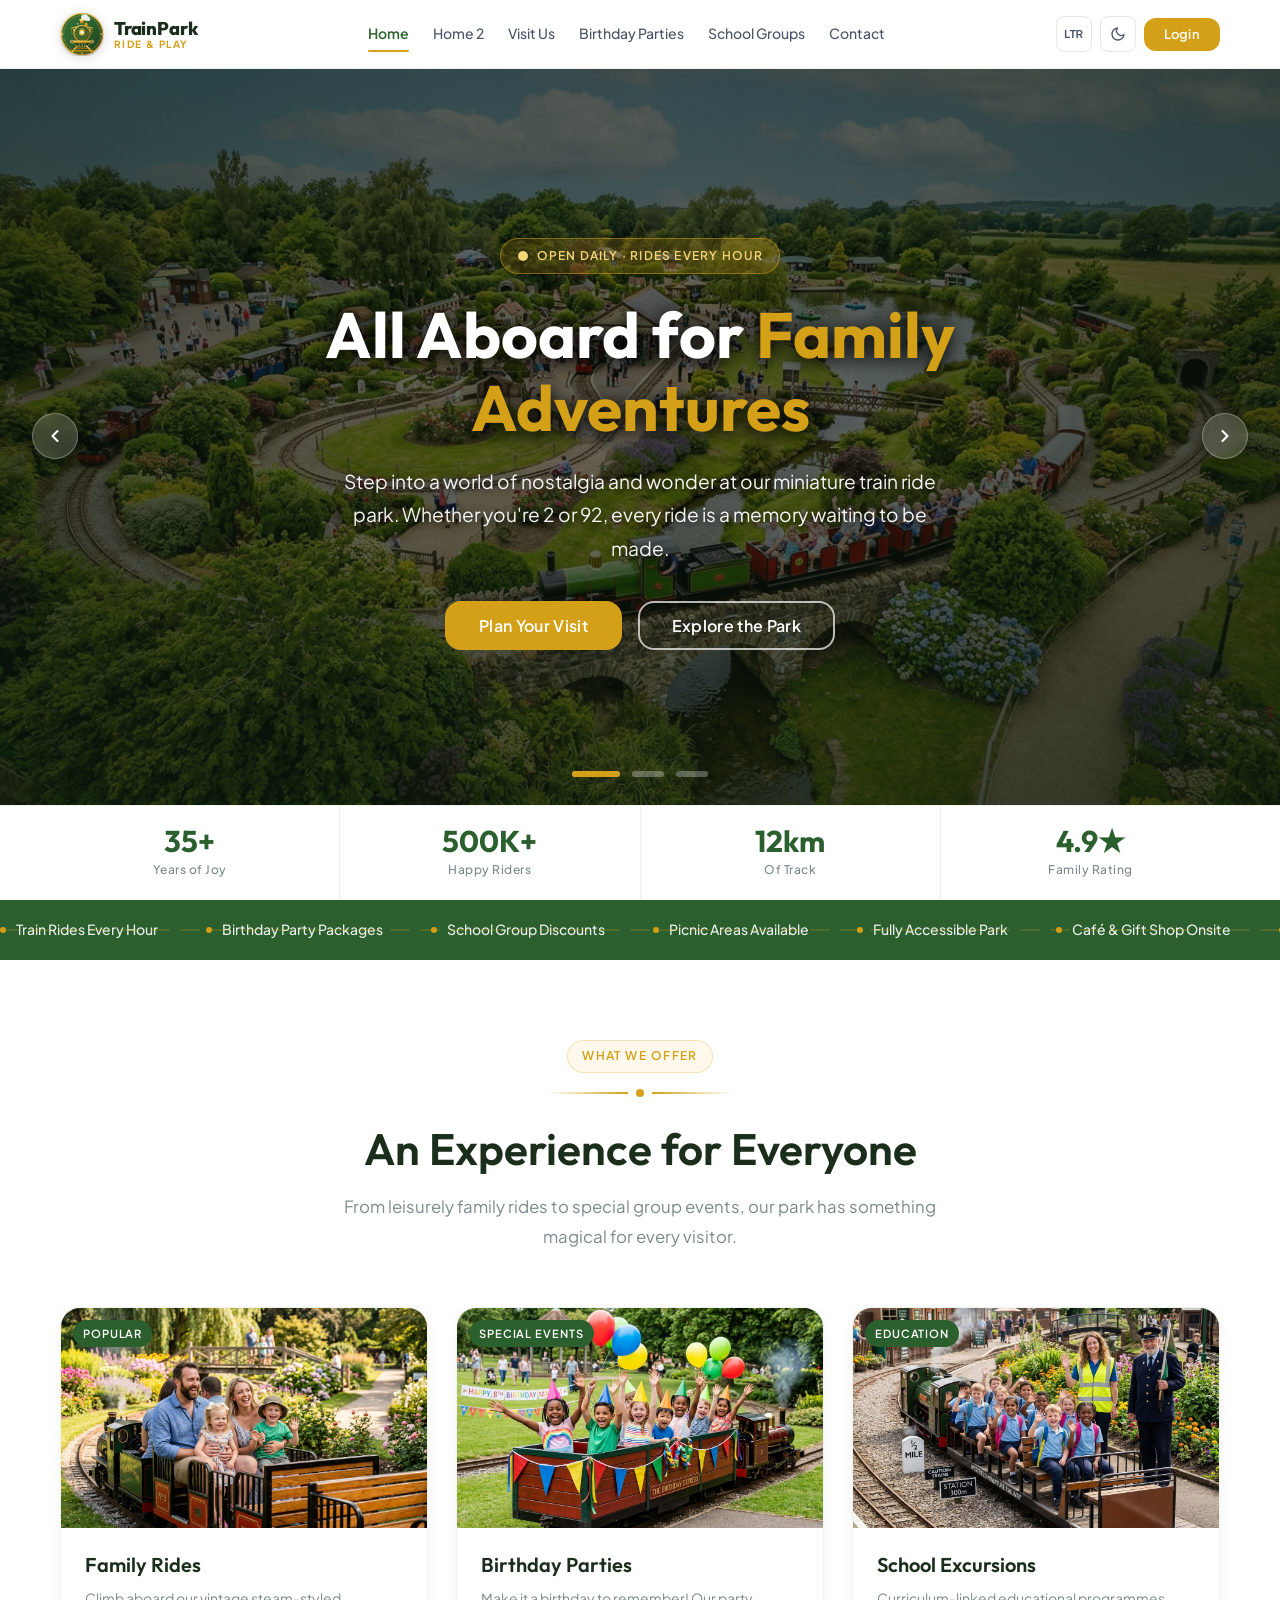
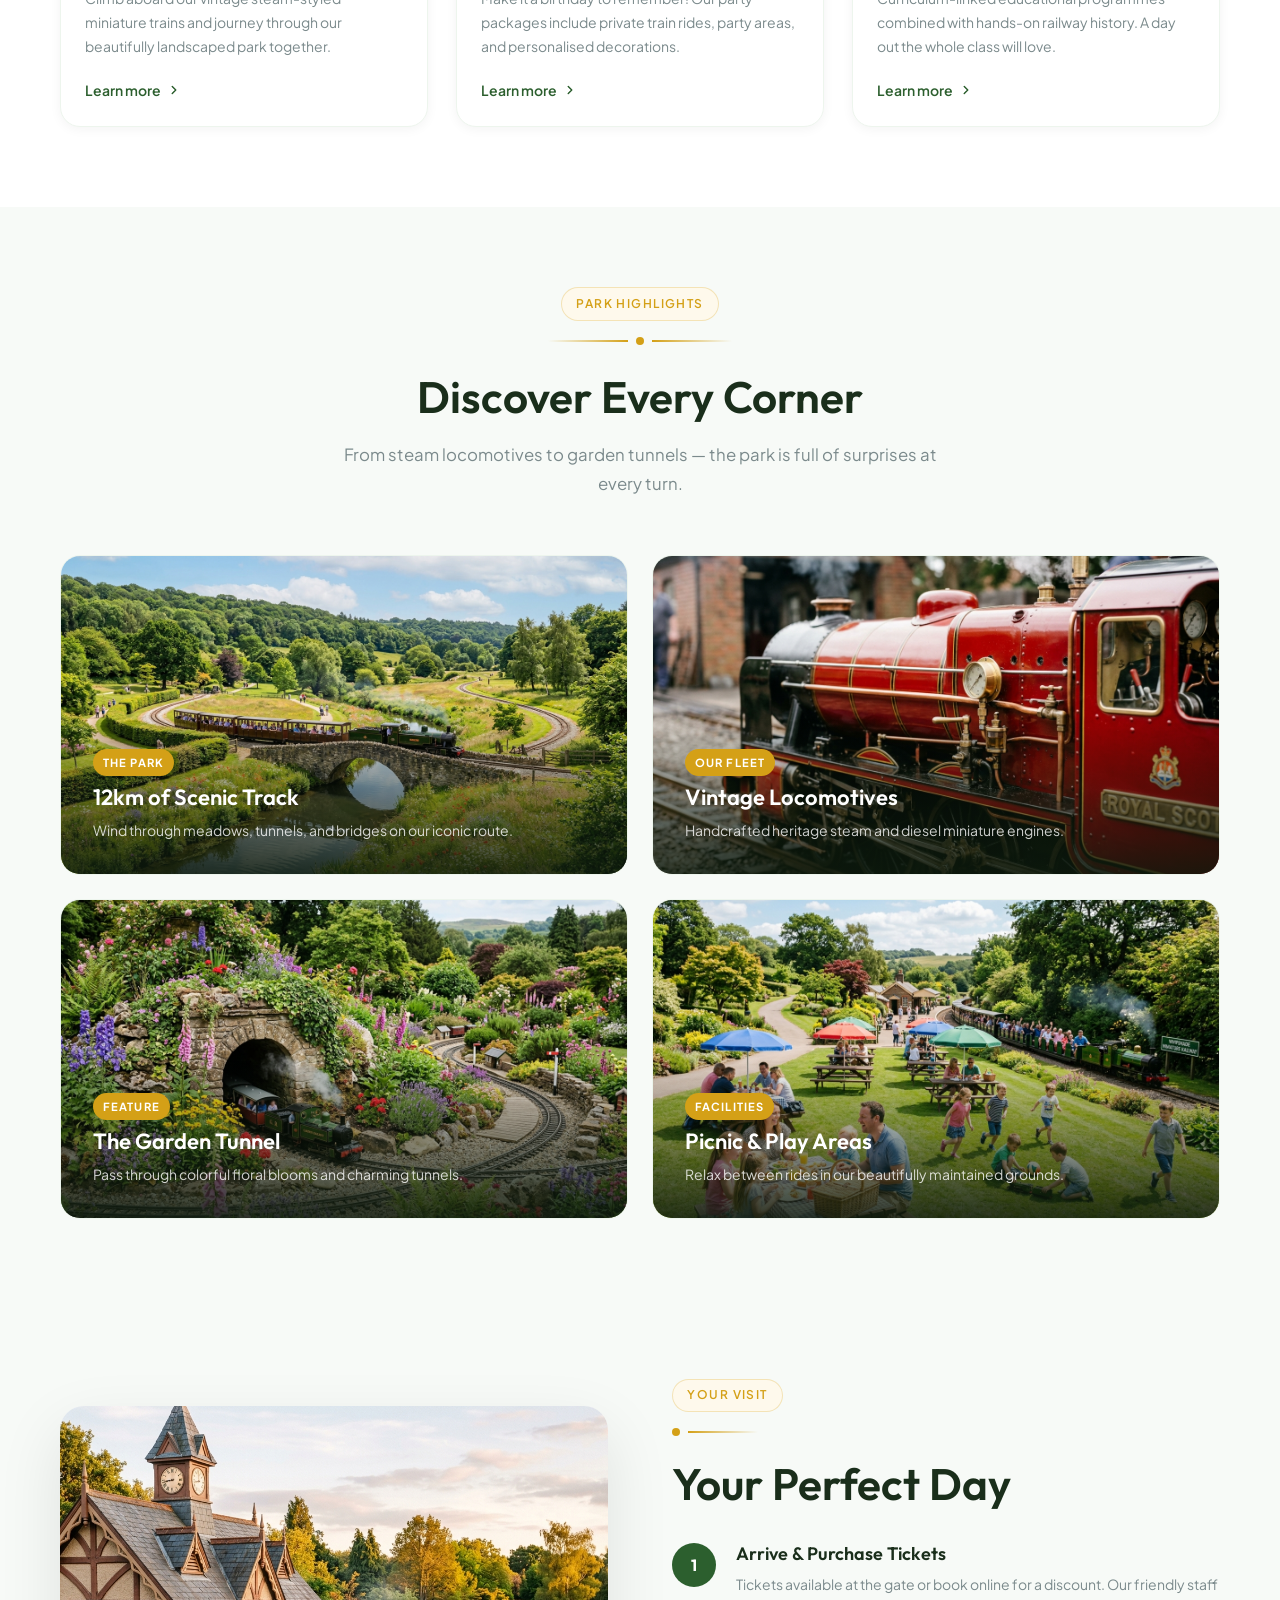
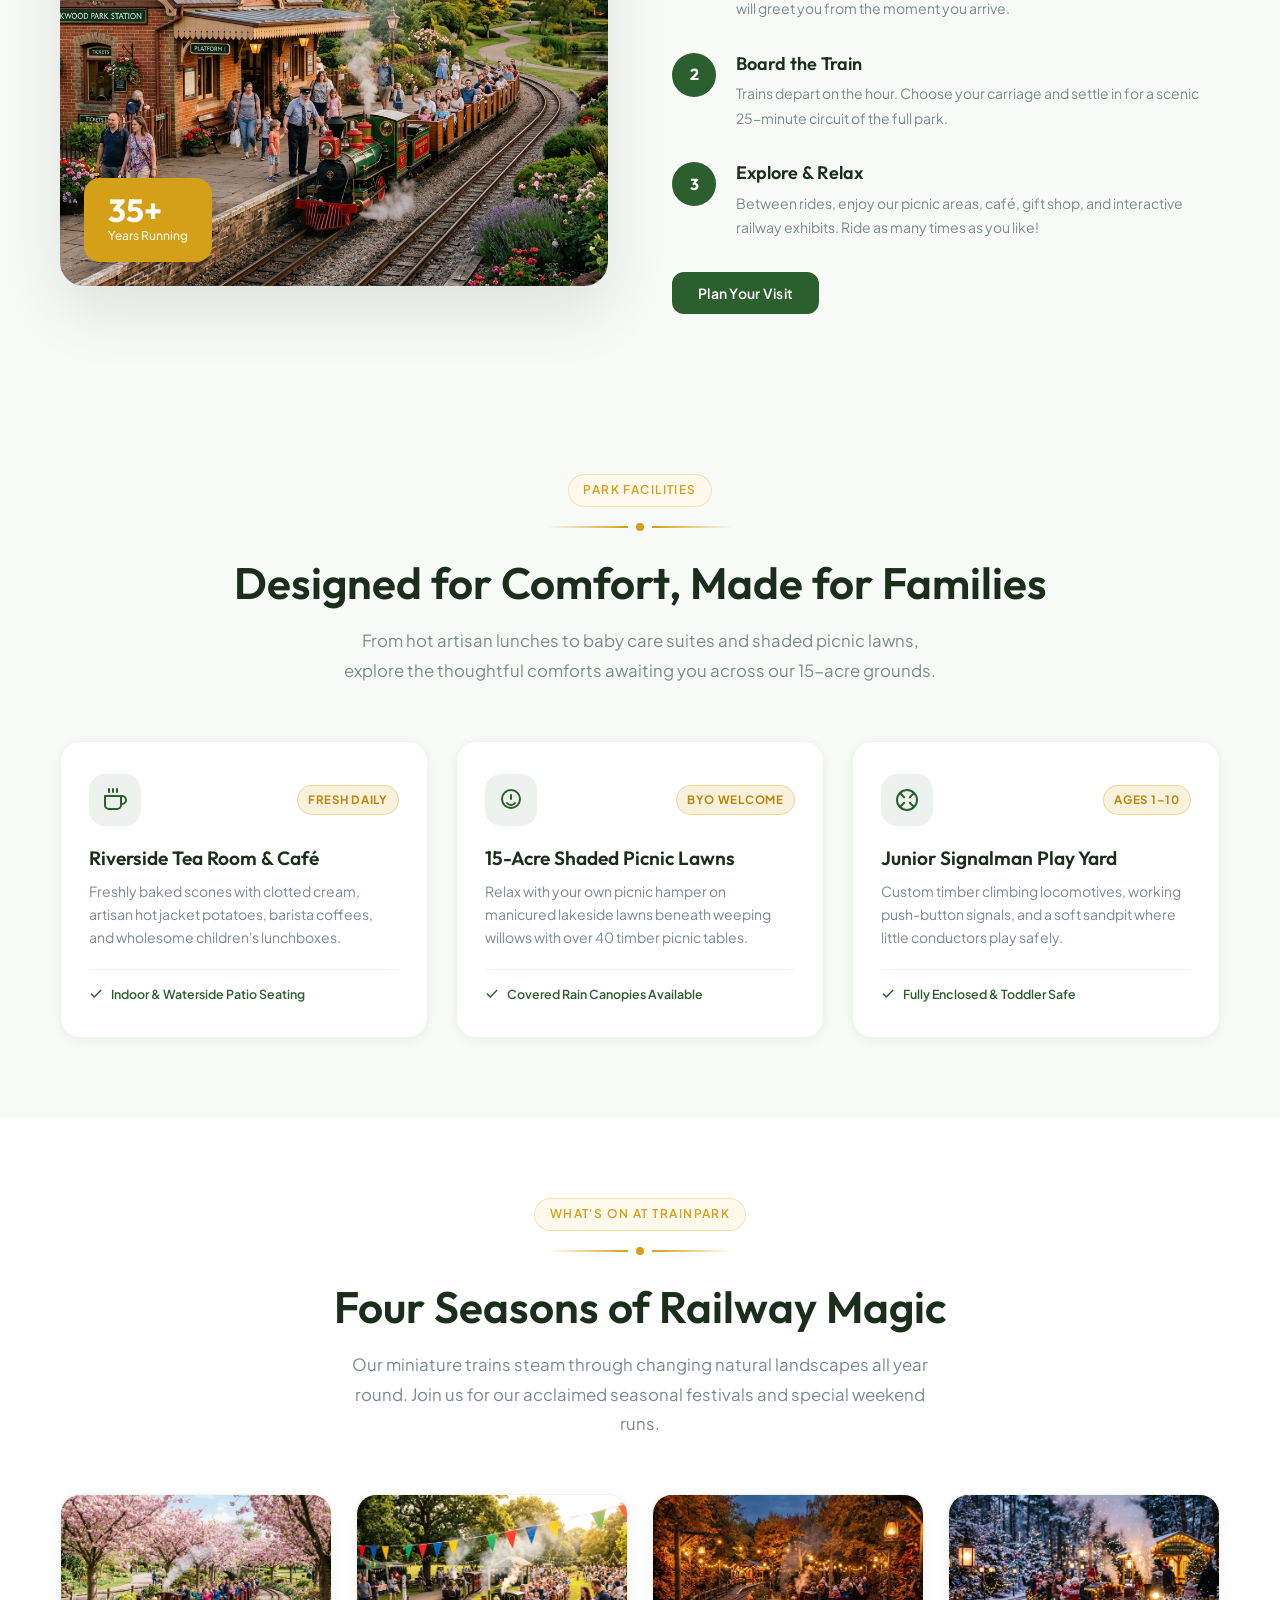
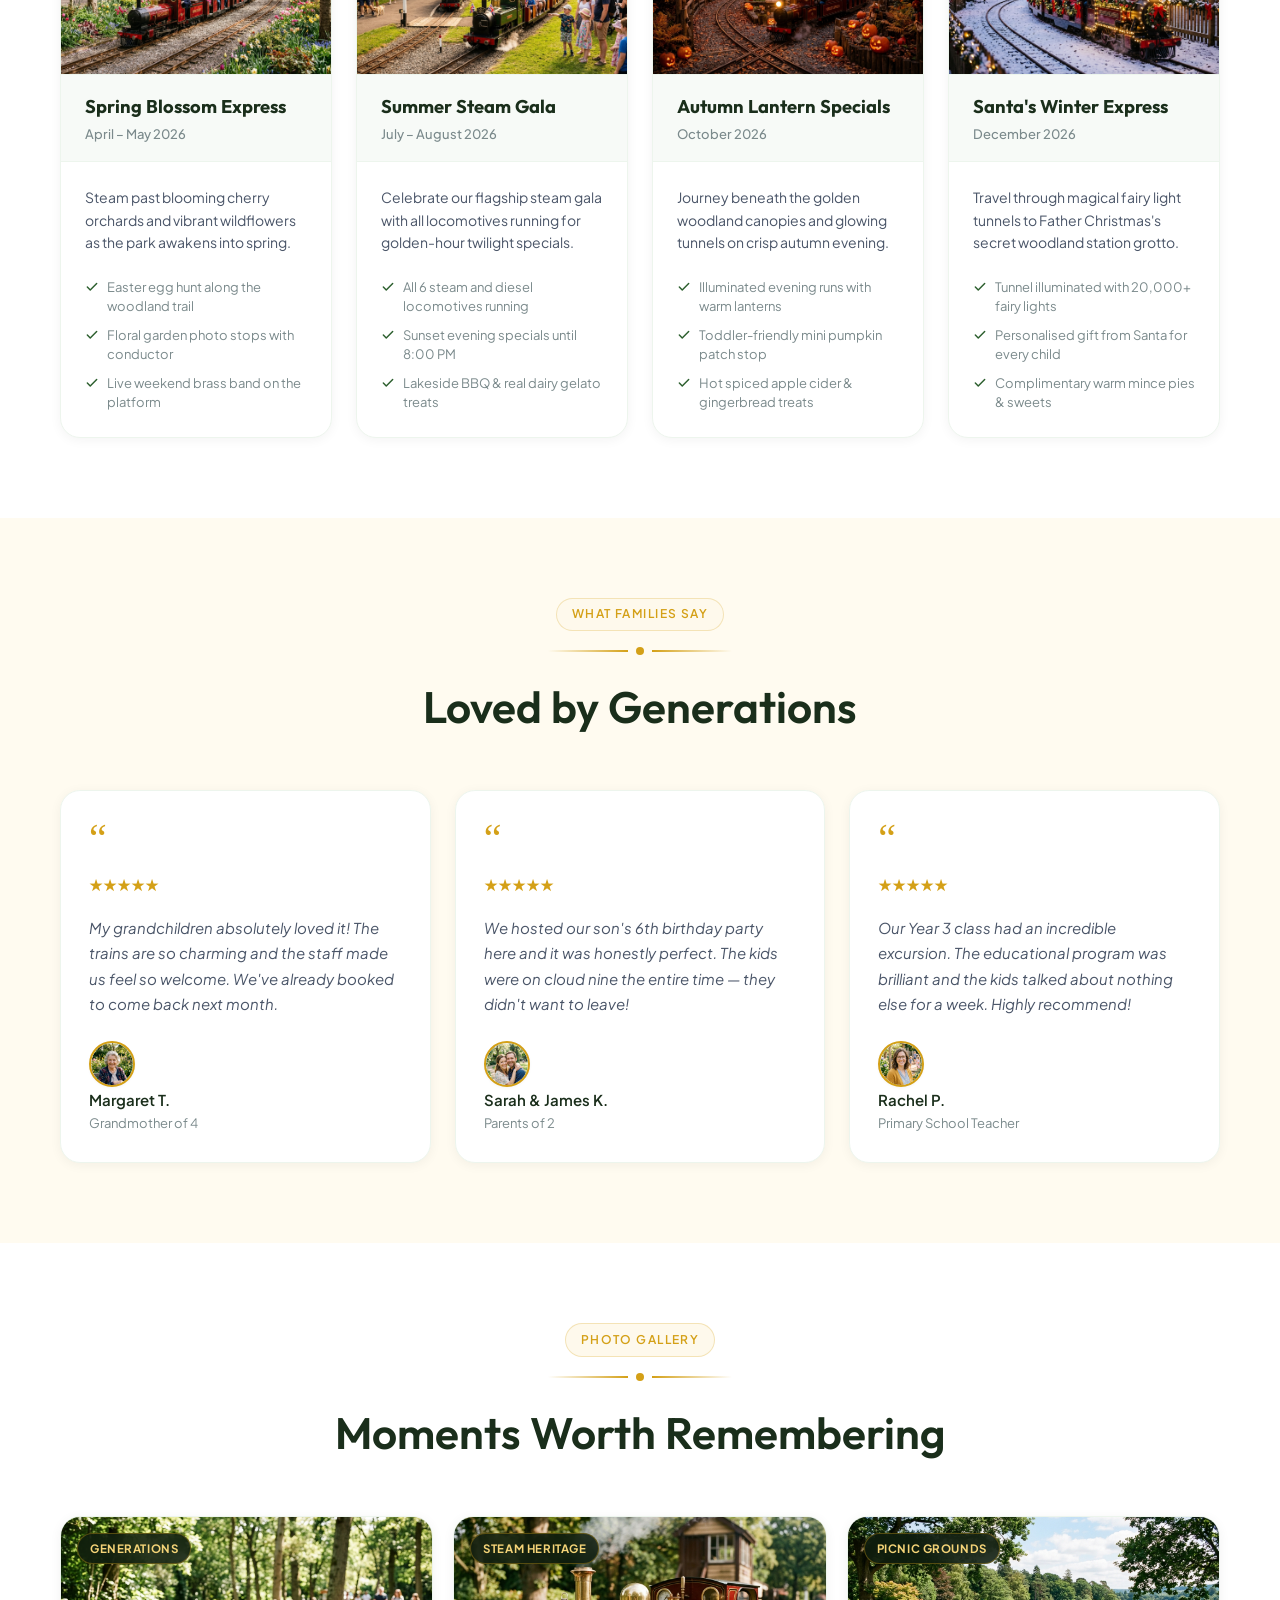
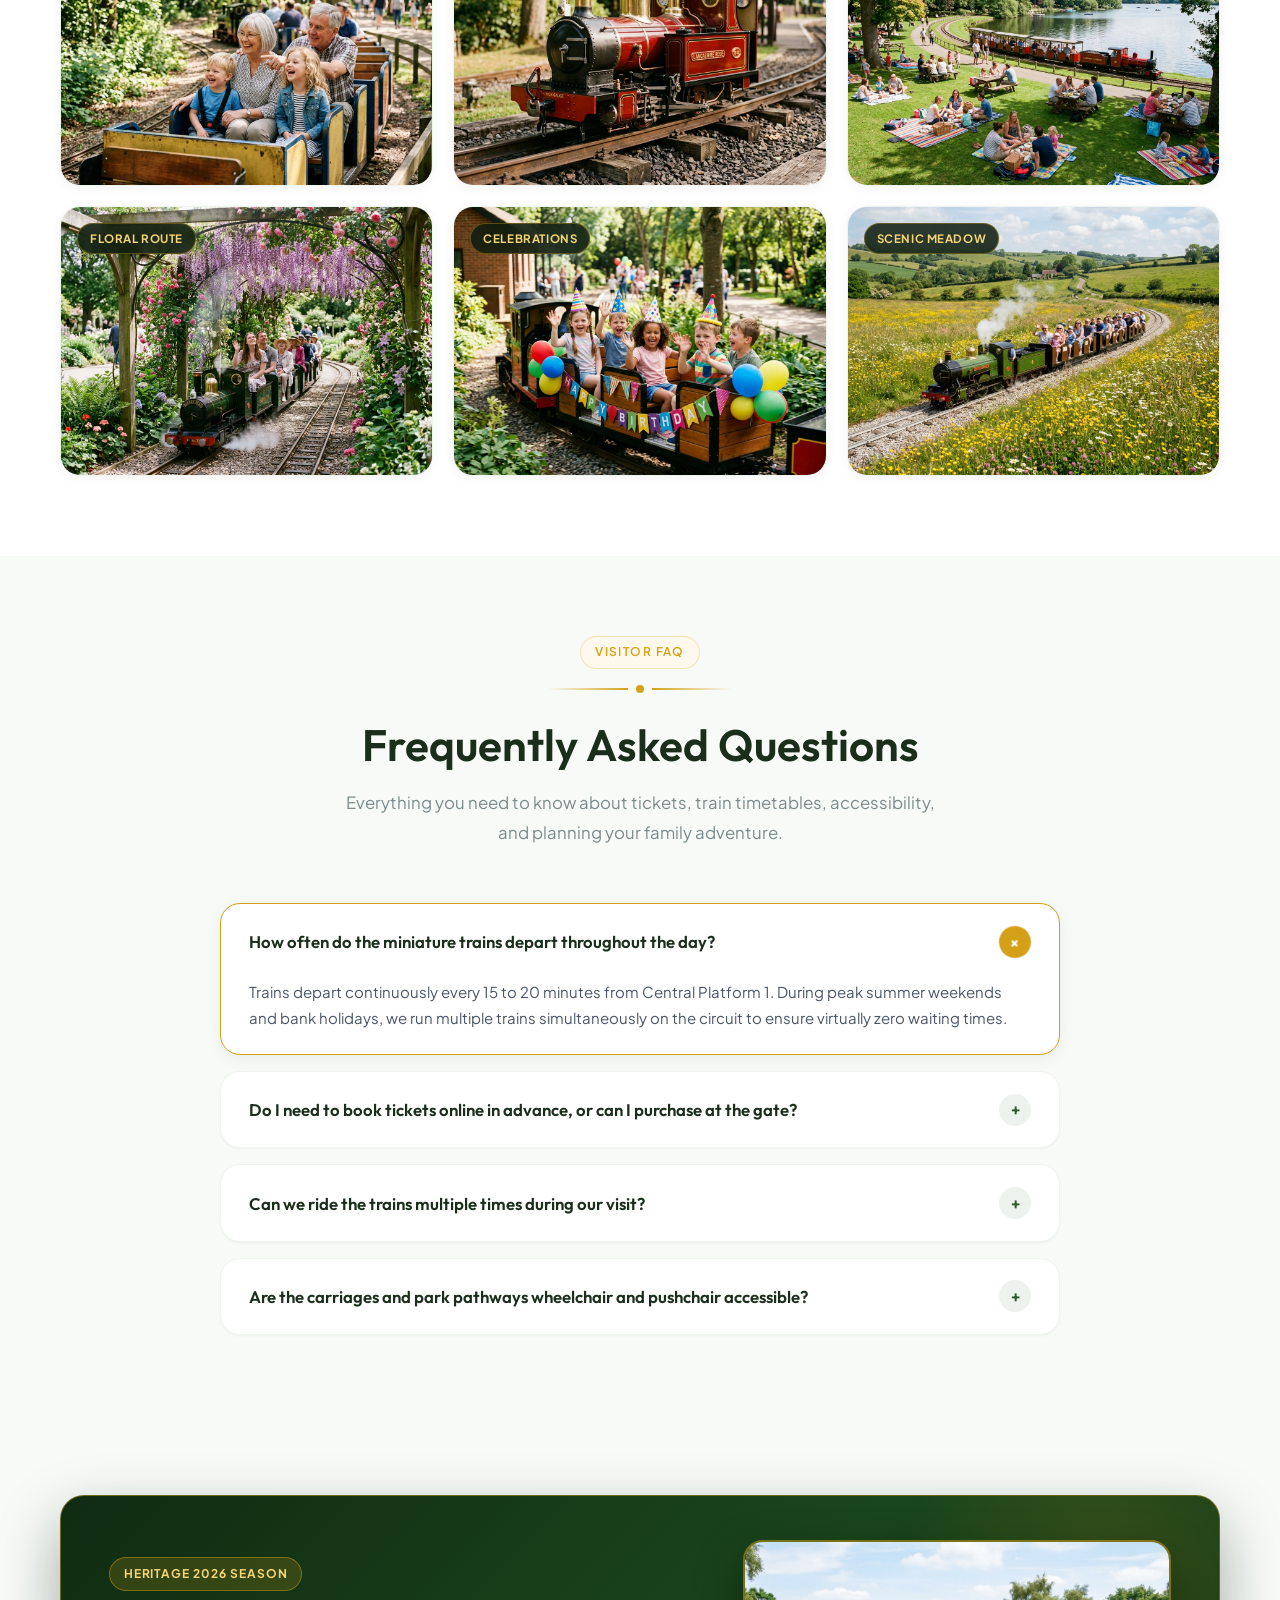
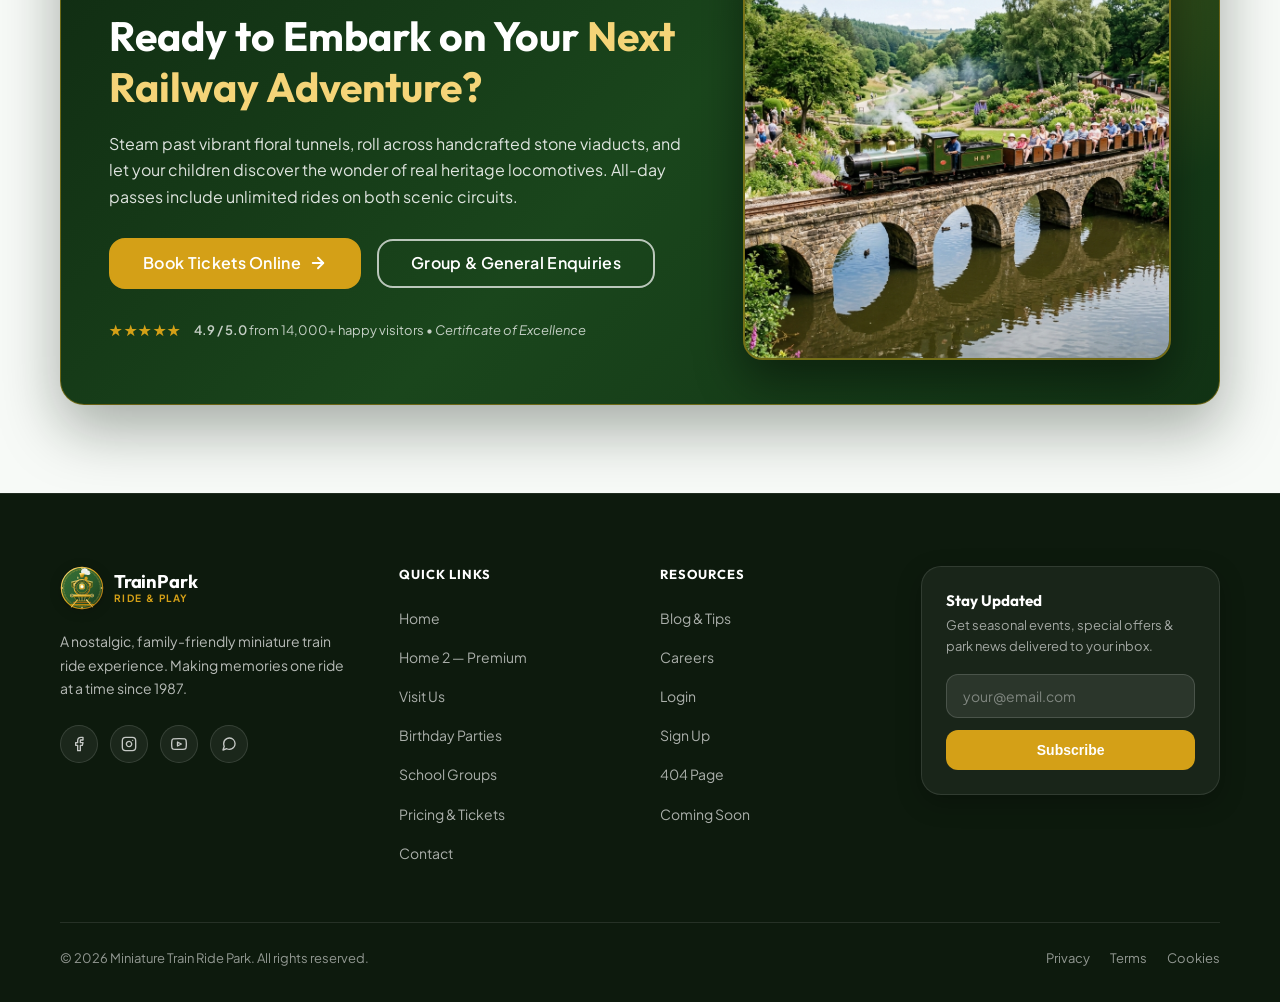
==== commit 2eb267cb: "fix" ====
--- a/index.html
+++ b/index.html
@@ -237,7 +237,7 @@
       <div class="journey-content">
         <div class="section-label">Your Visit</div>
         <div class="track-divider"><div class="track-dot"></div></div>
-        <h2 class="section-title" id="howItWorksHeading">Your Perfect Day at the Park</h2>
+        <h2 class="section-title" id="howItWorksHeading">Your Perfect Day </h2>
         <div class="journey-steps">
           <div class="journey-step anim-fade-up delay-1">
             <div class="step-num">1</div>
@@ -469,7 +469,9 @@
         <div class="testimonial-stars" aria-label="5 out of 5 stars">★★★★★</div>
         <p class="testimonial-text">My grandchildren absolutely loved it! The trains are so charming and the staff made us feel so welcome. We've already booked to come back next month.</p>
         <div class="testimonial-author">
-          <div class="author-avatar" aria-hidden="true">M</div>
+          <div class="author-avatar">
+            <img src="assets/images/avatar_margaret_t_1791508537813.jpg" alt="Margaret T." width="46" height="46" loading="lazy">
+          </div>
           <div>
             <div class="author-name">Margaret T.</div>
             <div class="author-role">Grandmother of 4</div>
@@ -481,7 +483,9 @@
         <div class="testimonial-stars" aria-label="5 out of 5 stars">★★★★★</div>
         <p class="testimonial-text">We hosted our son's 6th birthday party here and it was honestly perfect. The kids were on cloud nine the entire time — they didn't want to leave!</p>
         <div class="testimonial-author">
-          <div class="author-avatar" aria-hidden="true">S</div>
+          <div class="author-avatar">
+            <img src="assets/images/avatar_sarah_james_1791508559844.jpg" alt="Sarah &amp; James K." width="46" height="46" loading="lazy">
+          </div>
           <div>
             <div class="author-name">Sarah &amp; James K.</div>
             <div class="author-role">Parents of 2</div>
@@ -493,7 +497,9 @@
         <div class="testimonial-stars" aria-label="5 out of 5 stars">★★★★★</div>
         <p class="testimonial-text">Our Year 3 class had an incredible excursion. The educational program was brilliant and the kids talked about nothing else for a week. Highly recommend!</p>
         <div class="testimonial-author">
-          <div class="author-avatar" aria-hidden="true">R</div>
+          <div class="author-avatar">
+            <img src="assets/images/avatar_rachel_p_1791508580548.jpg" alt="Rachel P." width="46" height="46" loading="lazy">
+          </div>
           <div>
             <div class="author-name">Rachel P.</div>
             <div class="author-role">Primary School Teacher</div>
--- a/style.css
+++ b/style.css
@@ -215,8 +215,8 @@
 .testimonial-quote{font-size:2.5rem;color:var(--secondary);font-family:Georgia,serif;line-height:1;margin-bottom:0.75rem;}
 .testimonial-stars{display:flex;gap:0.25rem;margin-bottom:1rem;color:var(--secondary);}
 .testimonial-text{font-size:0.9375rem;color:var(--text-body);line-height:1.7;margin-bottom:1.5rem;font-style:italic;}
-.testimonial-author{display:flex;align-items:center;gap:0.75rem;}
-.author-avatar{width:42px;height:42px;border-radius:50%;background:var(--primary-light);display:flex;align-items:center;justify-content:center;font-family:var(--font-heading);font-weight:700;font-size:1rem;color:var(--primary);flex-shrink:0;}
+.author-avatar{width:46px;height:46px;border-radius:50%;overflow:hidden;border:2px solid var(--secondary);display:flex;align-items:center;justify-content:center;background:var(--primary-light);flex-shrink:0;box-shadow:var(--shadow-sm);}
+.author-avatar img{width:100%;height:100%;object-fit:cover;display:block;border-radius:50%;}
 .author-name{font-weight:600;font-size:0.9375rem;color:var(--text-heading);}
 .author-role{font-size:0.8125rem;color:var(--text-muted);}
 .gallery-mosaic{display:grid;grid-template-columns:repeat(3,1fr);grid-auto-rows:250px;gap:1.25rem;}
@@ -414,7 +414,16 @@
 
 .benefits-grid{display:grid;grid-template-columns:repeat(3,1fr);gap:1.5rem;margin-top:3rem;}
 .benefit-card{background:var(--bg-card);border:1px solid var(--border-light);border-radius:var(--radius-xl);padding:2rem;text-align:center;transition:var(--transition-smooth);box-shadow:var(--shadow-card);}
-.benefit-card:hover{transform:translateY(-4px);box-shadow:var(--shadow-card-hover);}
+.benefit-card:hover{transform:translateY(-4px);box-shadow:var(--shadow-card-hover);border-color:var(--primary);}
+.dark .benefit-card{border-color:var(--border-default);background:var(--bg-card);}
+.dark .benefit-card:hover{border-color:#4ADE80;}
+.benefit-card-img{padding:0;overflow:hidden;text-align:left;display:flex;flex-direction:column;}
+.benefit-img-wrap{height:180px;position:relative;overflow:hidden;background:var(--bg-surface);}
+.benefit-img{width:100%;height:100%;object-fit:cover;display:block;transition:transform 0.6s cubic-bezier(0.16,1,0.3,1);}
+.benefit-card:hover .benefit-img{transform:scale(1.06);}
+.benefit-card-img .benefit-body{padding:1.5rem;flex:1;display:flex;flex-direction:column;}
+.benefit-card-img .benefit-title{text-align:left;margin-bottom:0.4rem;}
+.benefit-card-img .benefit-desc{text-align:left;}
 .benefit-icon-wrap{width:64px;height:64px;border-radius:50%;background:var(--primary-subtle);display:flex;align-items:center;justify-content:center;color:var(--primary);margin:0 auto 1.25rem;}
 .benefit-title{font-family:var(--font-heading);font-size:1.125rem;font-weight:600;color:var(--text-heading);margin-bottom:0.625rem;}
 .benefit-desc{font-size:0.875rem;color:var(--text-muted);line-height:1.7;}
@@ -432,13 +441,13 @@
 .contact-feature-img-card:hover .contact-feature-img{transform:scale(1.05);}
 .contact-feature-overlay{position:absolute;inset:0;background:linear-gradient(to top,rgba(13,26,13,0.85) 0%,rgba(13,26,13,0.15) 55%,transparent 100%);display:flex;align-items:flex-end;padding:1rem 1.25rem;}
 .contact-feature-badge{display:inline-flex;align-items:center;gap:0.4rem;font-size:0.8125rem;font-weight:600;color:#F5D478;background:rgba(20,45,22,0.88);backdrop-filter:blur(6px);-webkit-backdrop-filter:blur(6px);padding:0.35rem 0.85rem;border-radius:var(--radius-full);border:1px solid rgba(245,212,120,0.35);box-shadow:0 4px 12px rgba(0,0,0,0.3);}
-.school-feature-img-card{position:relative;border-radius:var(--radius-xl);overflow:hidden;border:1px solid var(--border-light);box-shadow:var(--shadow-card);height:360px;transition:var(--transition-smooth);background:var(--bg-surface);}
+.school-feature-img-card{position:relative;border-radius:var(--radius-xl);overflow:hidden;border:1px solid var(--border-light);box-shadow:var(--shadow-card);height:200px;transition:var(--transition-smooth);background:var(--bg-surface);}
 .school-feature-img-card:hover{box-shadow:var(--shadow-card-hover);border-color:var(--primary);transform:translateY(-2px);}
 .dark .school-feature-img-card{border-color:var(--border-default);box-shadow:0 8px 24px rgba(0,0,0,0.4);background:var(--bg-card);}
 .dark .school-feature-img-card:hover{border-color:#4ADE80;}
-.school-feature-img{width:100%;height:100%;object-fit:cover;display:block;transition:transform 0.6s cubic-bezier(0.16,1,0.3,1);}
+.school-feature-img{width:100%;height:100%;object-fit:cover;object-position:center 30%;display:block;transition:transform 0.6s cubic-bezier(0.16,1,0.3,1);}
 .school-feature-img-card:hover .school-feature-img{transform:scale(1.05);}
-.school-feature-img-overlay{position:absolute;inset:0;background:linear-gradient(to top,rgba(10,24,12,0.88) 0%,rgba(10,24,12,0.3) 55%,transparent 100%);display:flex;align-items:flex-end;padding:1.25rem;}
+.school-feature-img-overlay{position:absolute;inset:0;background:linear-gradient(to top,rgba(10,24,12,0.9) 0%,rgba(10,24,12,0.2) 60%,transparent 100%);display:flex;align-items:flex-end;padding:1rem 1.25rem;}
 .school-feature-caption{display:flex;flex-direction:column;gap:0.4rem;}
 .school-feature-badge{display:inline-flex;align-items:center;gap:0.45rem;font-size:0.775rem;font-weight:700;letter-spacing:0.03em;color:#F5D478;background:rgba(20,45,22,0.88);backdrop-filter:blur(8px);-webkit-backdrop-filter:blur(8px);padding:0.35rem 0.8rem;border-radius:var(--radius-full);border:1px solid rgba(245,212,120,0.35);box-shadow:0 4px 12px rgba(0,0,0,0.3);width:fit-content;}
 .school-feature-sub{font-size:0.8125rem;color:rgba(255,255,255,0.92);margin:0;font-weight:500;line-height:1.35;text-shadow:0 1px 3px rgba(0,0,0,0.6);}
@@ -453,6 +462,40 @@
 .dark .contact-info-detail a{color:#FFFFFF!important;}
 .dark .contact-info-detail a:hover{color:var(--secondary)!important;text-decoration:underline;}
 .dark .feat-icon,.dark .exp-card-link{color:#4ADE80;}
+
+/* ─── BIRTHDAY PARTY HIGHLIGHTS (3-IMAGE SECTION) ─── */
+.birthday-highlights-grid{display:grid;grid-template-columns:repeat(3,1fr);gap:1.5rem;margin-top:2rem;}
+.bday-feature-card{background:var(--bg-card);border:1px solid var(--border-light);border-radius:var(--radius-xl);overflow:hidden;box-shadow:var(--shadow-card);transition:var(--transition-smooth);display:flex;flex-direction:column;}
+.bday-feature-card:hover{transform:translateY(-6px);box-shadow:var(--shadow-card-hover);border-color:var(--secondary);}
+.dark .bday-feature-card{border-color:var(--border-default);background:var(--bg-card);box-shadow:0 10px 30px rgba(0,0,0,0.4);}
+.dark .bday-feature-card:hover{border-color:var(--secondary);box-shadow:0 16px 40px rgba(0,0,0,0.55);}
+.bday-feature-img-wrap{position:relative;height:220px;overflow:hidden;background:var(--bg-surface);}
+.bday-feature-img{width:100%;height:100%;object-fit:cover;display:block;transition:transform 0.6s cubic-bezier(0.16,1,0.3,1);}
+.bday-feature-card:hover .bday-feature-img{transform:scale(1.08);}
+.bday-feature-badge{position:absolute;top:1rem;left:1rem;background:rgba(14,28,14,0.88);backdrop-filter:blur(8px);-webkit-backdrop-filter:blur(8px);color:#F5D478;font-size:0.72rem;font-weight:700;letter-spacing:0.04em;text-transform:uppercase;padding:0.35rem 0.8rem;border-radius:var(--radius-full);border:1px solid rgba(212,160,23,0.35);z-index:2;}
+.dark .bday-feature-badge{background:rgba(10,24,10,0.92);color:#4ADE80;border-color:rgba(74,222,128,0.35);}
+.bday-feature-body{padding:1.5rem;flex:1;display:flex;flex-direction:column;}
+.bday-feature-title{font-family:var(--font-heading);font-size:1.2rem;font-weight:700;color:var(--text-heading);margin-bottom:0.5rem;}
+.bday-feature-text{font-size:0.875rem;color:var(--text-muted);line-height:1.6;margin-bottom:1.25rem;flex:1;}
+.bday-feature-meta{display:flex;flex-wrap:wrap;gap:0.45rem;margin-top:auto;}
+.bday-meta-tag{font-size:0.75rem;font-weight:600;padding:0.3rem 0.65rem;border-radius:var(--radius-md);background:var(--primary-subtle);color:var(--primary);border:1px solid rgba(44,95,46,0.15);}
+.dark .bday-meta-tag{background:rgba(74,222,128,0.12);color:#4ADE80;border-color:rgba(74,222,128,0.25);}
+
+/* ─── SCHOOL LEARNING MODULES (3-IMAGE SECTION) ─── */
+.school-modules-grid{display:grid;grid-template-columns:repeat(3,1fr);gap:1.5rem;margin-top:2rem;}
+.school-module-card{background:var(--bg-card);border:1px solid var(--border-light);border-radius:var(--radius-xl);overflow:hidden;box-shadow:var(--shadow-card);transition:var(--transition-smooth);display:flex;flex-direction:column;}
+.school-module-card:hover{transform:translateY(-6px);box-shadow:var(--shadow-card-hover);border-color:var(--primary);}
+.dark .school-module-card{border-color:var(--border-default);background:var(--bg-card);box-shadow:0 10px 30px rgba(0,0,0,0.4);}
+.dark .school-module-card:hover{border-color:#4ADE80;box-shadow:0 16px 40px rgba(0,0,0,0.55);}
+.school-module-img-wrap{position:relative;height:220px;overflow:hidden;background:var(--bg-surface);}
+.school-module-img{width:100%;height:100%;object-fit:cover;display:block;transition:transform 0.6s cubic-bezier(0.16,1,0.3,1);}
+.school-module-card:hover .school-module-img{transform:scale(1.08);}
+.school-module-badge{position:absolute;top:1rem;left:1rem;background:rgba(14,28,14,0.88);backdrop-filter:blur(8px);-webkit-backdrop-filter:blur(8px);color:#F5D478;font-size:0.72rem;font-weight:700;letter-spacing:0.04em;text-transform:uppercase;padding:0.35rem 0.8rem;border-radius:var(--radius-full);border:1px solid rgba(212,160,23,0.35);z-index:2;}
+.dark .school-module-badge{background:rgba(10,24,10,0.92);color:#4ADE80;border-color:rgba(74,222,128,0.35);}
+.school-module-body{padding:1.5rem;flex:1;display:flex;flex-direction:column;}
+.school-module-title{font-family:var(--font-heading);font-size:1.2rem;font-weight:700;color:var(--text-heading);margin-bottom:0.5rem;}
+.school-module-text{font-size:0.875rem;color:var(--text-muted);line-height:1.6;margin:0;}
+
 .form-card{background:var(--bg-card);border:1px solid var(--border-light);border-radius:var(--radius-xl);padding:2.25rem;box-shadow:var(--shadow-md);}
 .form-title{font-family:var(--font-heading);font-size:1.5rem;font-weight:600;color:var(--text-heading);margin-bottom:0.375rem;}
 .form-subtitle{font-size:0.875rem;color:var(--text-muted);margin-bottom:1.75rem;}
@@ -796,8 +839,8 @@
 .testi-quote-icon{font-family:Georgia,serif;font-size:5rem;line-height:1;color:var(--secondary);opacity:0.35;margin-bottom:-1.5rem;}
 .testi-stars{color:var(--secondary);font-size:1.25rem;letter-spacing:0.2em;margin-bottom:1.25rem;}
 .testi-quote-text{font-family:var(--font-heading);font-size:clamp(1.15rem,2.2vw,1.45rem);font-weight:500;line-height:1.65;color:var(--text-heading);margin-bottom:2rem;font-style:italic;}
-.testi-author-block{display:flex;align-items:center;justify-content:center;gap:1rem;flex-wrap:wrap;}
-.testi-author-avatar{width:48px;height:48px;border-radius:50%;background:linear-gradient(135deg,var(--primary) 0%,var(--secondary) 100%);color:#fff;font-weight:700;font-size:1.2rem;display:flex;align-items:center;justify-content:center;box-shadow:var(--shadow-sm);flex-shrink:0;}
+.testi-author-avatar{width:56px;height:56px;border-radius:50%;overflow:hidden;border:2.5px solid var(--secondary);background:linear-gradient(135deg,var(--primary) 0%,var(--secondary) 100%);color:#fff;font-weight:700;font-size:1.2rem;display:flex;align-items:center;justify-content:center;box-shadow:var(--shadow-md);flex-shrink:0;}
+.testi-author-avatar img{width:100%;height:100%;object-fit:cover;display:block;border-radius:50%;}
 .testi-author-details{text-align:left;}
 .testi-author-name{font-family:var(--font-heading);font-weight:700;font-size:1.05rem;color:var(--text-heading);display:flex;align-items:center;flex-wrap:wrap;gap:0.4rem;}
 .testi-author-sub{font-size:0.8125rem;color:var(--text-muted);}
@@ -1058,6 +1101,10 @@
 .journey-layout{gap:2.5rem;}
 .party-packages-grid{grid-template-columns:1fr 1fr;}
 .party-packages-grid .party-card:last-child{grid-column:span 2;max-width:calc(50% - 0.875rem);justify-self:center;width:100%;}
+.birthday-highlights-grid{grid-template-columns:repeat(2,1fr);}
+.birthday-highlights-grid .bday-feature-card:last-child{grid-column:span 2;max-width:calc(50% - 0.75rem);justify-self:center;width:100%;}
+.school-modules-grid{grid-template-columns:repeat(2,1fr);}
+.school-modules-grid .school-module-card:last-child{grid-column:span 2;max-width:calc(50% - 0.75rem);justify-self:center;width:100%;}
 .benefits-grid{grid-template-columns:1fr 1fr;}
 .school-booking-layout{grid-template-columns:1fr;}
 .seasonal-grid{grid-template-columns:repeat(2,1fr);}
@@ -1106,6 +1153,10 @@
 .journey-content .journey-btn-wrap{display:flex;justify-content:center;width:100%;}
 .journey-img{height:300px;}
 .testimonials-grid{grid-template-columns:1fr;}
+.birthday-highlights-grid{grid-template-columns:1fr;gap:1.5rem;}
+.birthday-highlights-grid .bday-feature-card:last-child{grid-column:span 1;max-width:100%;}
+.school-modules-grid{grid-template-columns:1fr;gap:1.5rem;}
+.school-modules-grid .school-module-card:last-child{grid-column:span 1;max-width:100%;}
 .gallery-mosaic{grid-template-columns:1fr;grid-auto-rows:220px;gap:0.875rem;}
 .gallery-item:nth-child(n){grid-column:span 1;grid-row:span 1;}
 .footer-grid{grid-template-columns:repeat(2,1fr);gap:2.5rem 2rem;text-align:left;}
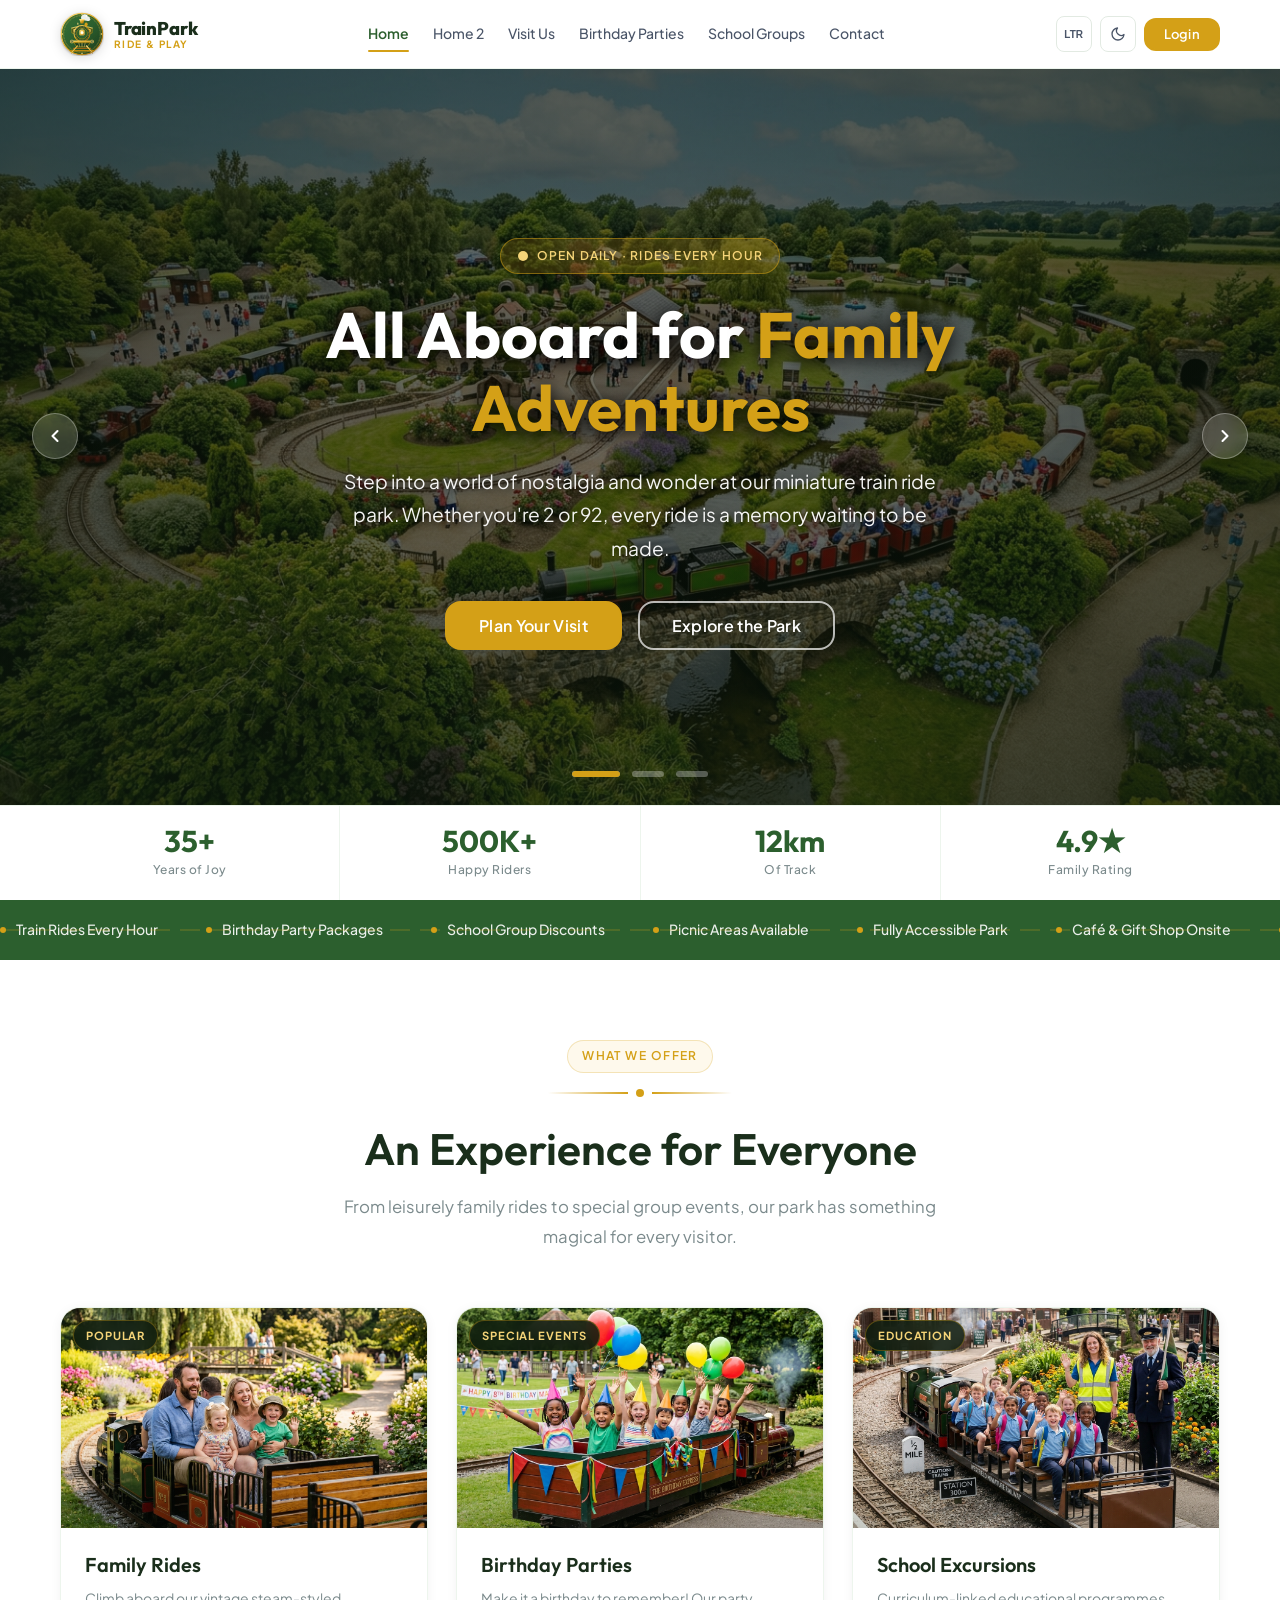
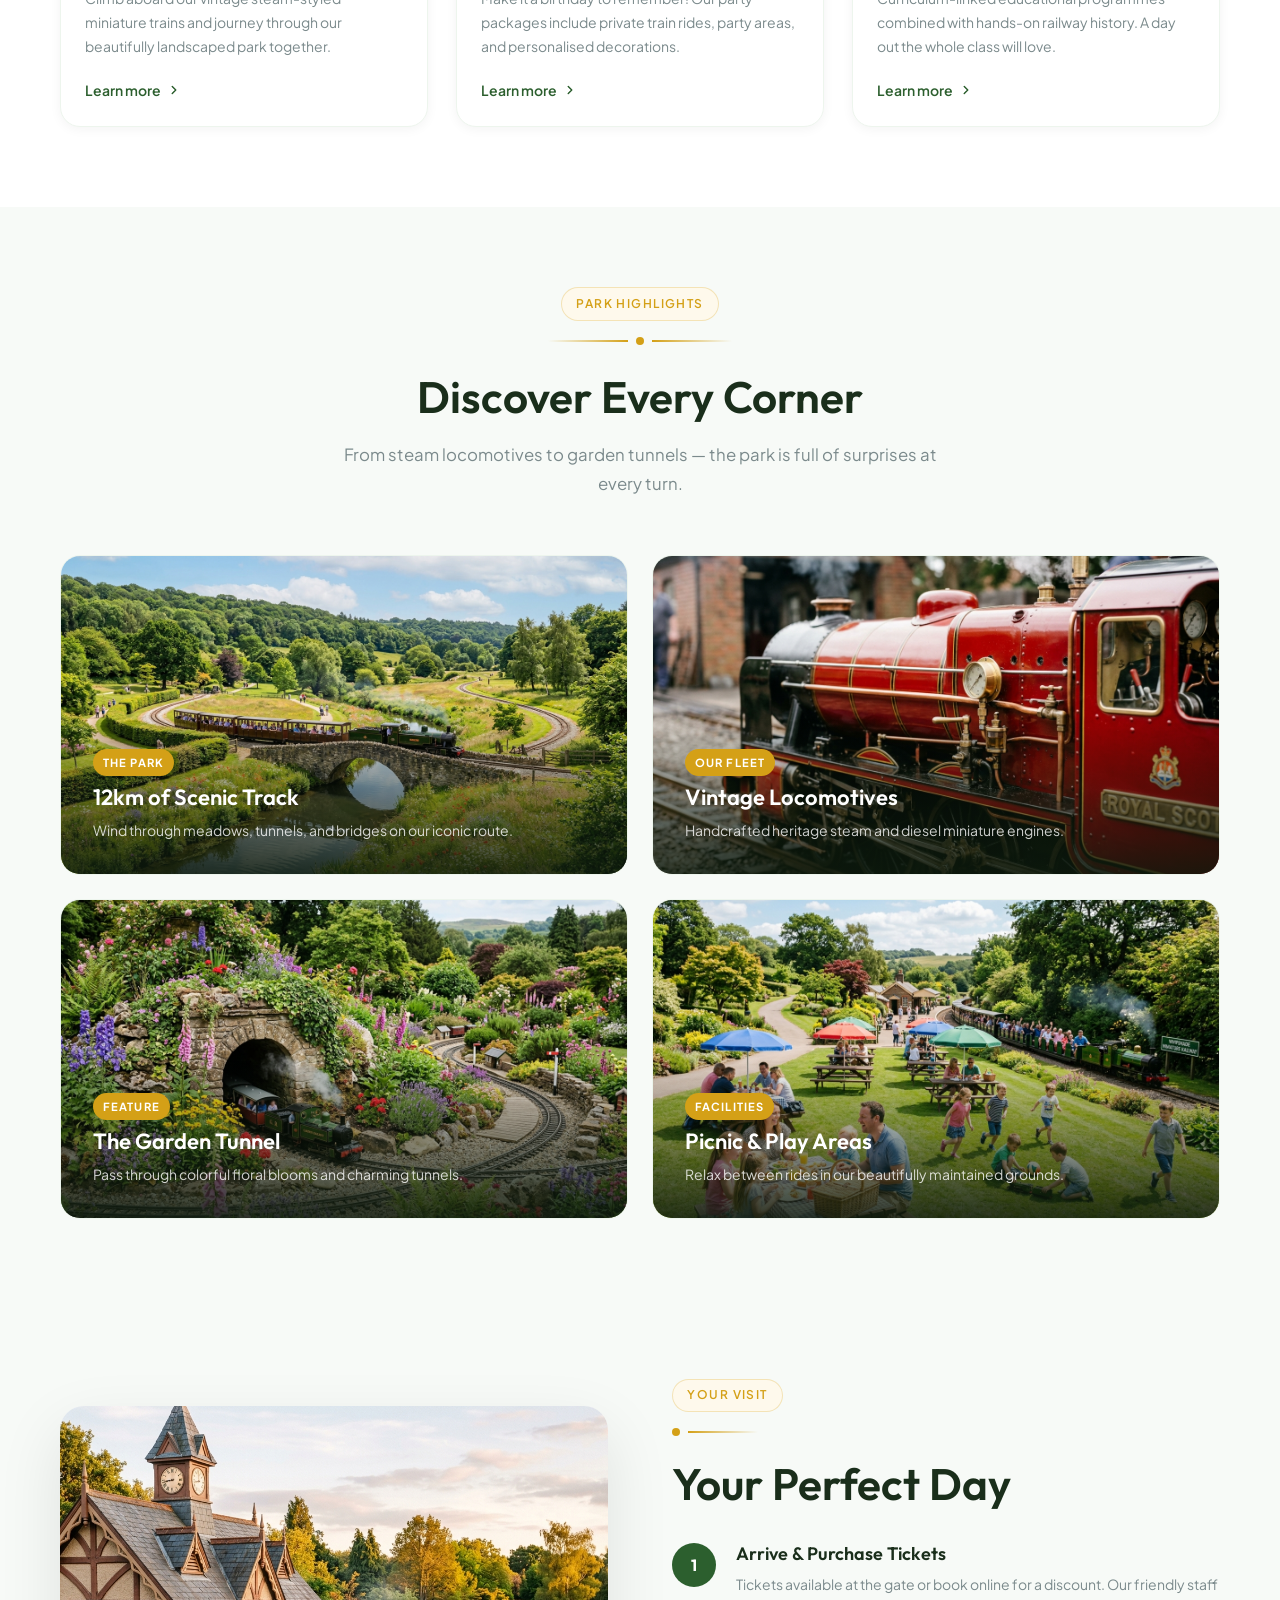
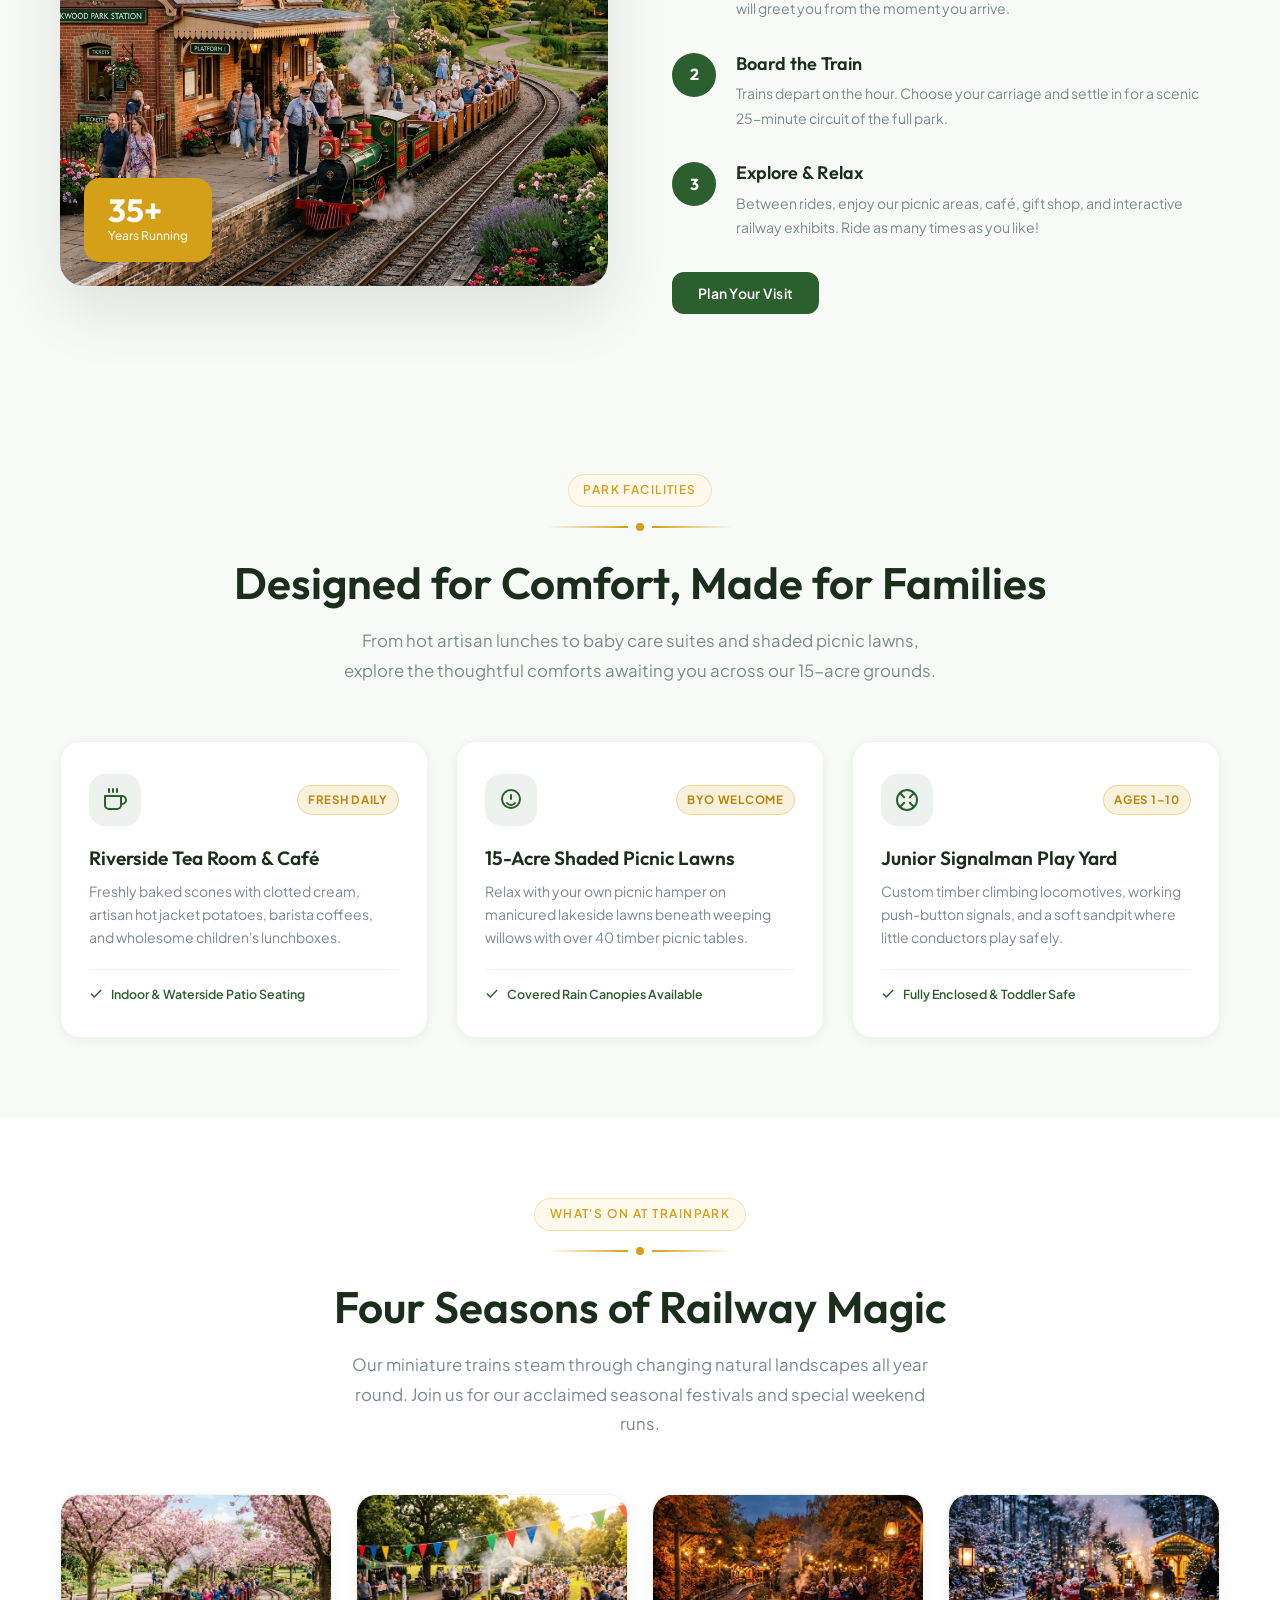
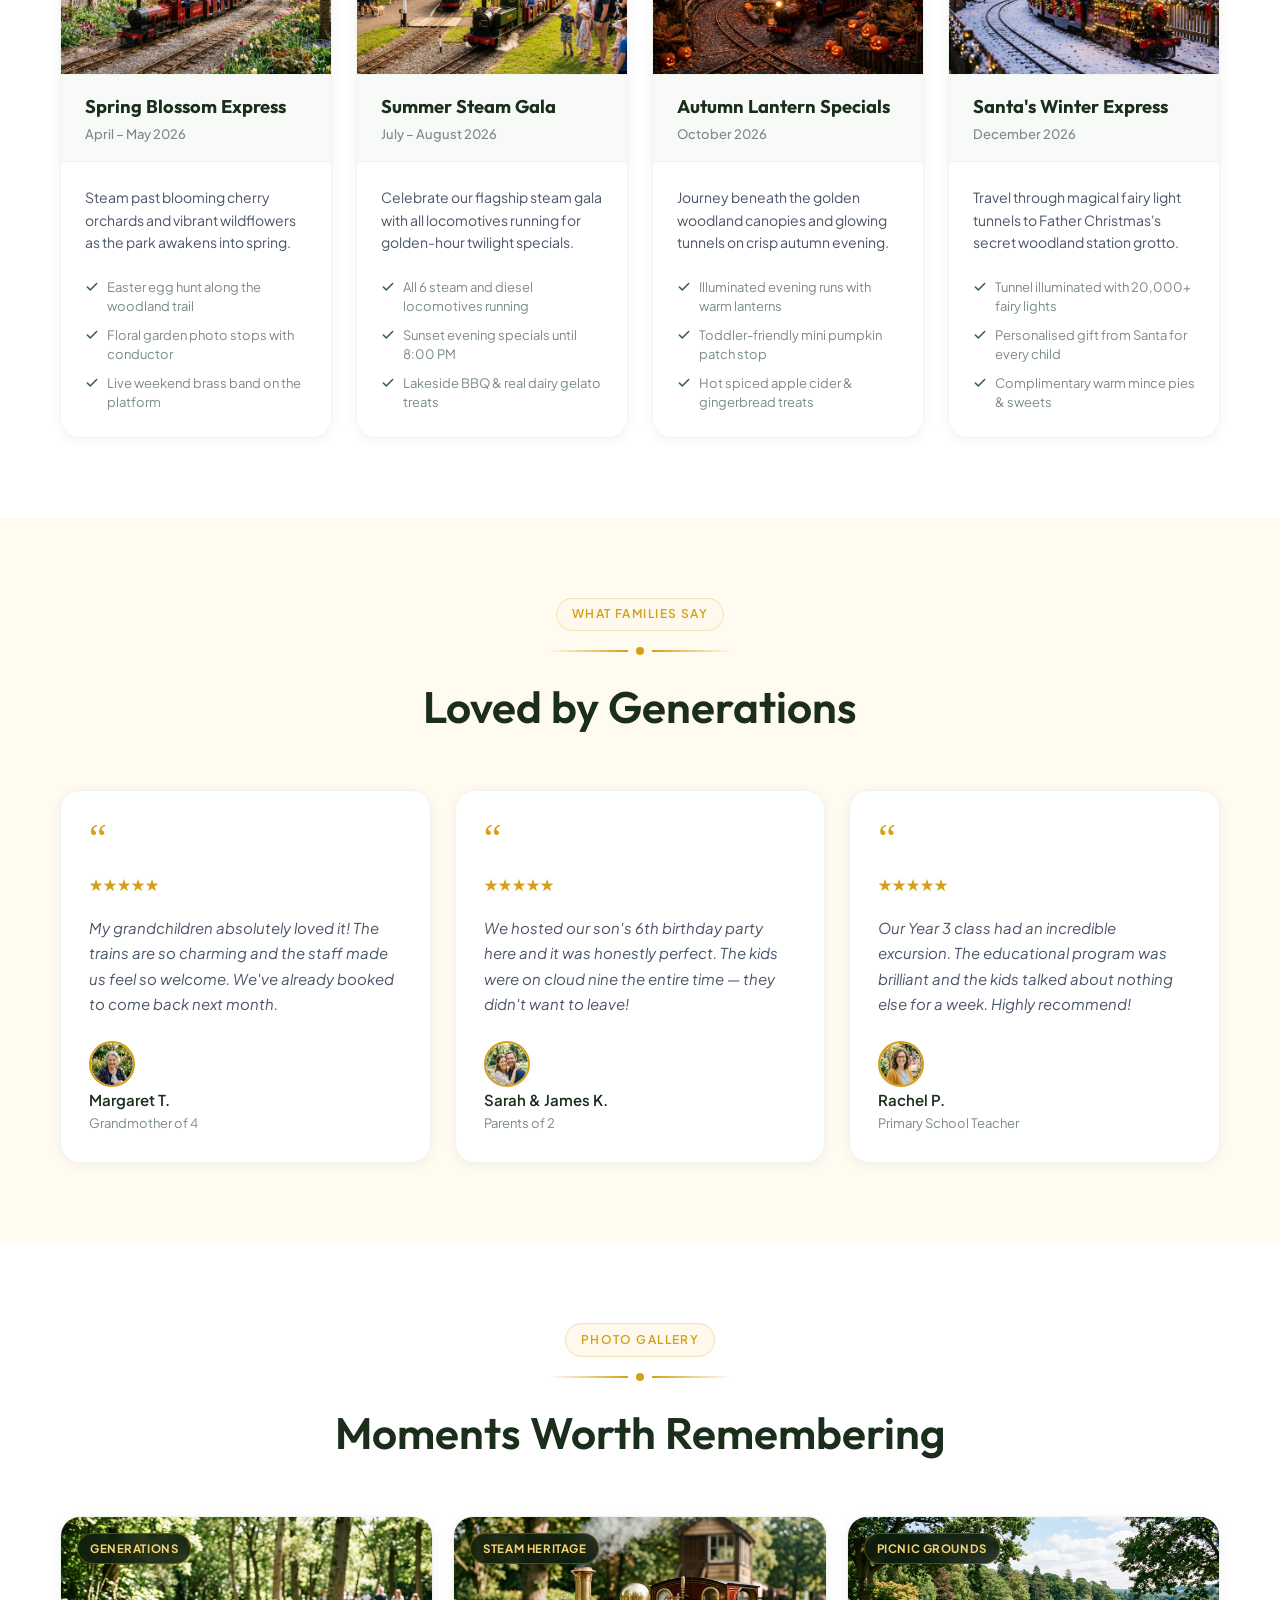
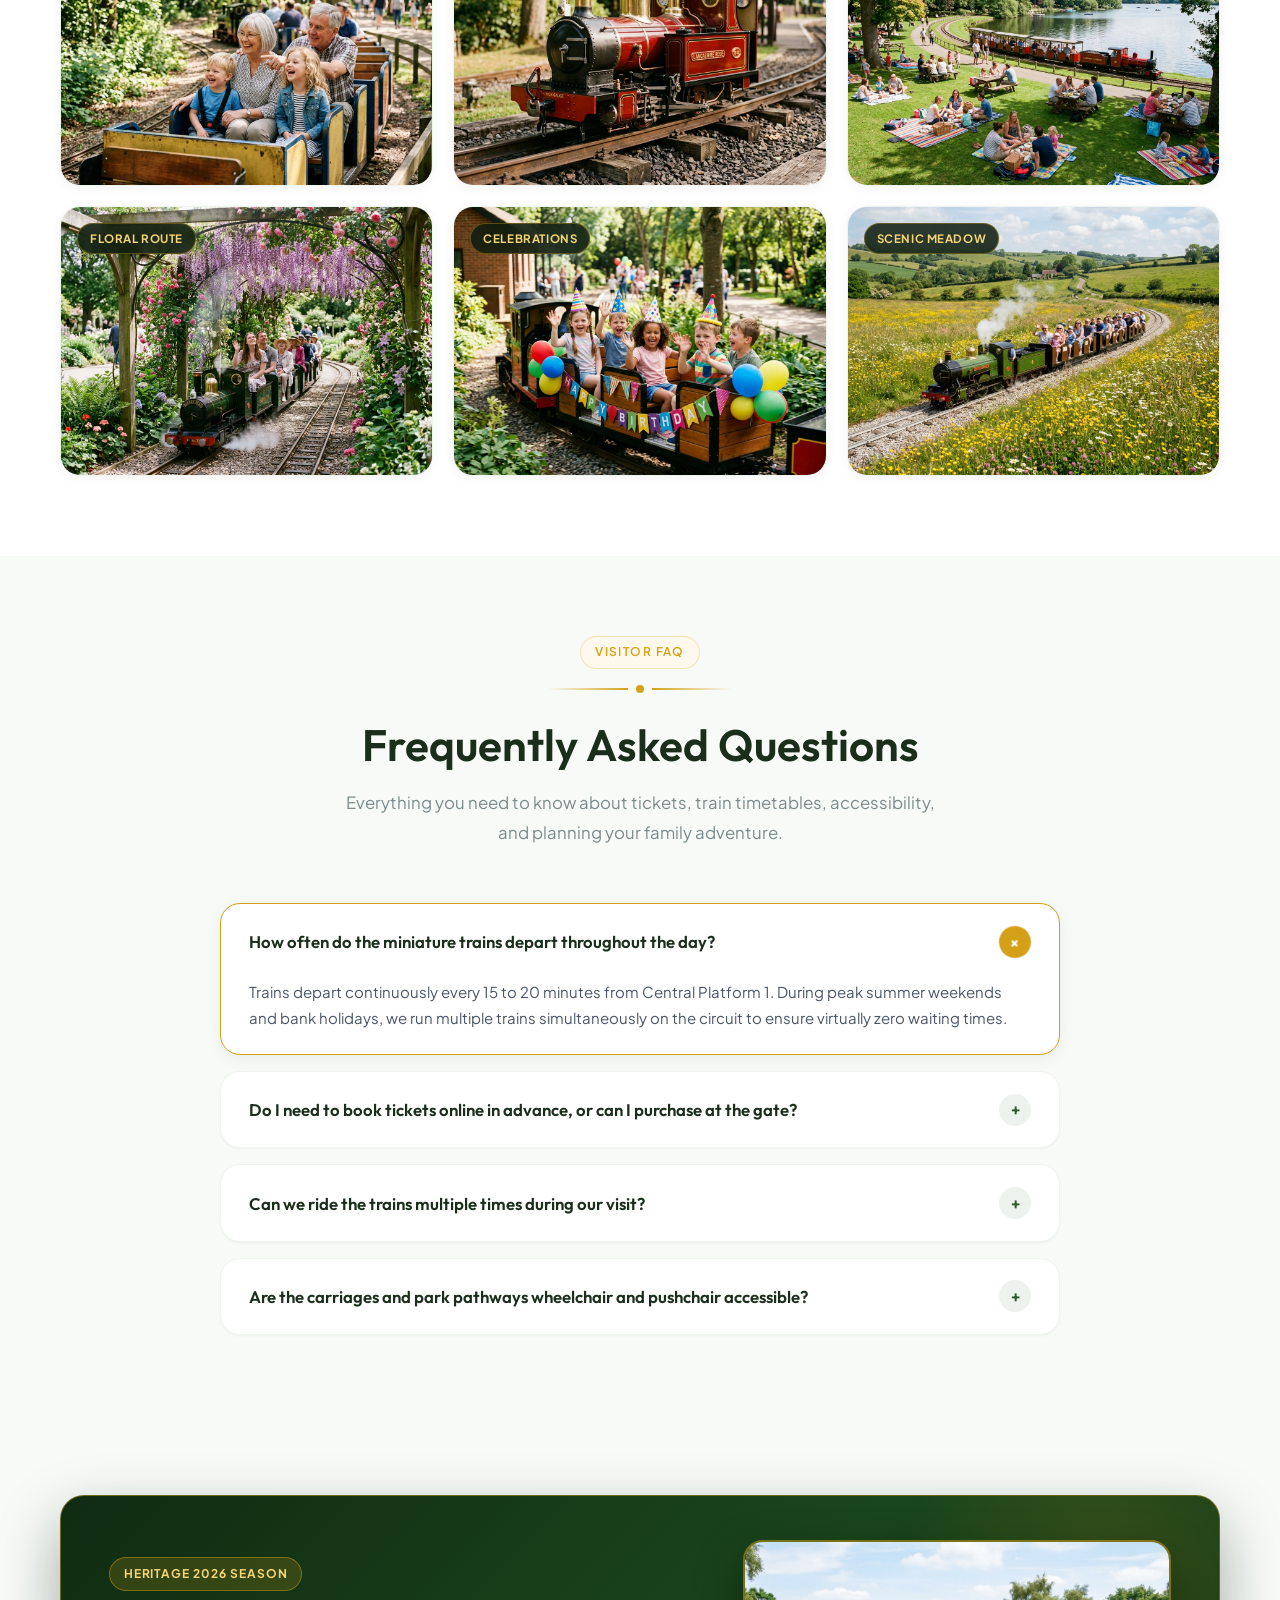
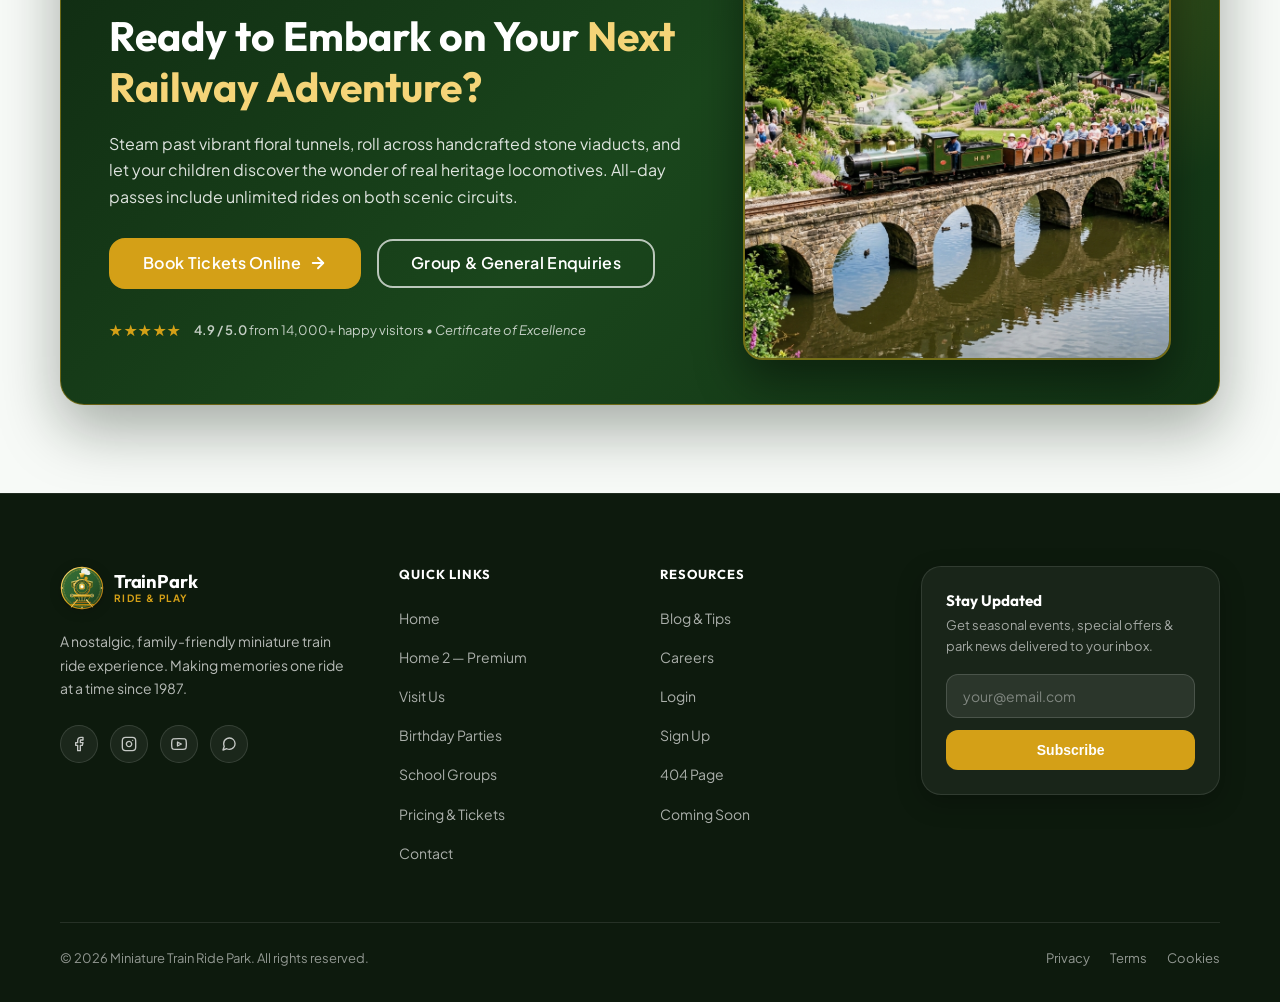
==== commit 826aefcb: "fix" ====
--- a/index.html
+++ b/index.html
@@ -718,7 +718,6 @@
   document.addEventListener('DOMContentLoaded', () => {
     initComponents('index.html');
     initScrollAnimations();
-    if (typeof initFaqAccordion === 'function') initFaqAccordion();
   });
 </script>
 </body>
--- a/style.css
+++ b/style.css
@@ -168,14 +168,26 @@
 .grid-3{display:grid;grid-template-columns:repeat(3,1fr);gap:1.75rem;}
 .grid-4{display:grid;grid-template-columns:repeat(4,1fr);gap:1.5rem;}
 
-.experience-card{background:var(--bg-card);border:1px solid var(--border-light);border-radius:var(--radius-xl);overflow:hidden;transition:var(--transition-smooth);box-shadow:var(--shadow-card);display:flex;flex-direction:column;height:100%;}
-.experience-card:hover{box-shadow:var(--shadow-card-hover);transform:translateY(-6px);}
-.exp-card-img{width:100%;height:220px;object-fit:cover;transition:transform 0.5s ease;}
-.experience-card:hover .exp-card-img{transform:scale(1.04);}
-.exp-card-img-wrap{overflow:hidden;position:relative;}
-.exp-card-tag{position:absolute;top:0.75rem;left:0.75rem;background:var(--primary);color:#fff;font-size:0.7rem;font-weight:600;letter-spacing:0.08em;text-transform:uppercase;padding:0.25rem 0.625rem;border-radius:var(--radius-full);}
+.experience-card{position:relative;background:var(--bg-card);border:1px solid var(--border-light);border-radius:var(--radius-xl);overflow:hidden;transition:transform 0.4s cubic-bezier(0.16,1,0.3,1), box-shadow 0.4s cubic-bezier(0.16,1,0.3,1), border-color 0.3s ease;box-shadow:var(--shadow-card);display:flex;flex-direction:column;height:100%;}
+.experience-card::before{content:'';position:absolute;top:0;left:0;right:0;height:3.5px;background:linear-gradient(90deg,var(--primary) 0%,var(--secondary) 100%);opacity:0;transform:scaleX(0);transform-origin:center;transition:transform 0.4s cubic-bezier(0.16,1,0.3,1),opacity 0.3s ease;z-index:5;border-top-left-radius:inherit;border-top-right-radius:inherit;}
+.dark .experience-card::before{background:linear-gradient(90deg,#4ADE80 0%,#F5D478 100%);}
+.experience-card:hover{box-shadow:0 20px 42px -10px rgba(44,95,46,0.2), 0 0 0 1px rgba(44,95,46,0.15);transform:translateY(-8px);border-color:var(--primary);}
+.dark .experience-card:hover{border-color:#4ADE80;box-shadow:0 20px 45px -10px rgba(0,0,0,0.7), 0 0 25px rgba(74,222,128,0.15);}
+.experience-card:hover::before{opacity:1;transform:scaleX(1);}
+.exp-card-img-wrap{overflow:hidden;position:relative;height:220px;background:var(--bg-surface);}
+.exp-card-img-wrap::before{content:'';position:absolute;inset:0;background:linear-gradient(to top,rgba(14,28,14,0.35) 0%,transparent 50%);z-index:2;pointer-events:none;opacity:0.6;transition:opacity 0.4s ease;}
+.exp-card-img-wrap::after{content:'';position:absolute;top:0;left:-130%;width:80%;height:100%;background:linear-gradient(90deg,transparent 0%,rgba(255,255,255,0.32) 50%,transparent 100%);transform:skewX(-25deg);transition:left 0.75s ease;pointer-events:none;z-index:4;}
+.experience-card:hover .exp-card-img-wrap::before{opacity:0.95;}
+.experience-card:hover .exp-card-img-wrap::after{left:160%;}
+.exp-card-img{width:100%;height:100%;object-fit:cover;display:block;transition:transform 0.6s cubic-bezier(0.16,1,0.3,1),filter 0.4s ease;}
+.experience-card:hover .exp-card-img{transform:scale(1.08);filter:saturate(1.06);}
+.exp-card-tag{position:absolute;top:0.75rem;left:0.75rem;background:rgba(14,28,14,0.85);backdrop-filter:blur(8px);-webkit-backdrop-filter:blur(8px);color:#F5D478;font-size:0.7rem;font-weight:700;letter-spacing:0.08em;text-transform:uppercase;padding:0.3rem 0.75rem;border-radius:var(--radius-full);border:1px solid rgba(212,160,23,0.35);z-index:3;transition:var(--transition-fast);}
+.experience-card:hover .exp-card-tag{transform:translateY(-2px);background:var(--primary);color:#fff;border-color:var(--primary);}
+.dark .experience-card:hover .exp-card-tag{background:#1B3F1E;color:#4ADE80;border-color:rgba(74,222,128,0.4);}
 .exp-card-body{padding:1.5rem;display:flex;flex-direction:column;flex:1;}
-.exp-card-title{font-family:var(--font-heading);font-size:1.25rem;font-weight:600;color:var(--text-heading);margin-bottom:0.625rem;}
+.exp-card-title{font-family:var(--font-heading);font-size:1.25rem;font-weight:600;color:var(--text-heading);margin-bottom:0.625rem;transition:color 0.3s ease;}
+.experience-card:hover .exp-card-title{color:var(--primary);}
+.dark .experience-card:hover .exp-card-title{color:#4ADE80;}
 .exp-card-desc{font-size:0.875rem;color:var(--text-muted);line-height:1.7;margin-bottom:1.25rem;flex:1;}
 .exp-card-link{display:inline-flex;align-items:center;gap:0.375rem;font-size:0.875rem;font-weight:600;color:var(--primary);transition:var(--transition-fast);margin-top:auto;}
 .dark .exp-card-link{color:#4ADE80;}
@@ -210,14 +222,22 @@
 .step-content p{font-size:0.875rem;color:var(--text-muted);}
 .testimonials-section{padding:5rem 0;background:var(--bg-warm);}
 .testimonials-grid{display:grid;grid-template-columns:repeat(3,1fr);gap:1.5rem;}
-.testimonial-card{background:var(--bg-card);border:1px solid var(--border-light);border-radius:var(--radius-xl);padding:1.75rem;transition:var(--transition-smooth);box-shadow:var(--shadow-card);}
-.testimonial-card:hover{box-shadow:var(--shadow-card-hover);transform:translateY(-4px);}
-.testimonial-quote{font-size:2.5rem;color:var(--secondary);font-family:Georgia,serif;line-height:1;margin-bottom:0.75rem;}
+.testimonial-card{position:relative;background:var(--bg-card);border:1px solid var(--border-light);border-radius:var(--radius-xl);padding:1.75rem;transition:transform 0.4s cubic-bezier(0.16,1,0.3,1), box-shadow 0.4s cubic-bezier(0.16,1,0.3,1), border-color 0.3s ease;box-shadow:var(--shadow-card);overflow:hidden;}
+.testimonial-card::before{content:'';position:absolute;top:0;left:0;right:0;height:3.5px;background:linear-gradient(90deg,var(--primary) 0%,var(--secondary) 100%);opacity:0;transform:scaleX(0);transform-origin:center;transition:transform 0.4s cubic-bezier(0.16,1,0.3,1),opacity 0.3s ease;z-index:5;border-top-left-radius:inherit;border-top-right-radius:inherit;}
+.dark .testimonial-card::before{background:linear-gradient(90deg,#4ADE80 0%,#F5D478 100%);}
+.testimonial-card:hover{box-shadow:0 20px 42px -10px rgba(44,95,46,0.2), 0 0 0 1px rgba(44,95,46,0.15);transform:translateY(-6px);border-color:var(--primary);}
+.testimonial-card:hover::before{opacity:1;transform:scaleX(1);}
+.dark .testimonial-card:hover{border-color:#4ADE80;box-shadow:0 20px 45px -10px rgba(0,0,0,0.7), 0 0 25px rgba(74,222,128,0.15);}
+.testimonial-quote{font-size:2.5rem;color:var(--secondary);font-family:Georgia,serif;line-height:1;margin-bottom:0.75rem;transition:transform 0.3s ease;}
+.testimonial-card:hover .testimonial-quote{transform:scale(1.1) rotate(-4deg);}
 .testimonial-stars{display:flex;gap:0.25rem;margin-bottom:1rem;color:var(--secondary);}
 .testimonial-text{font-size:0.9375rem;color:var(--text-body);line-height:1.7;margin-bottom:1.5rem;font-style:italic;}
-.author-avatar{width:46px;height:46px;border-radius:50%;overflow:hidden;border:2px solid var(--secondary);display:flex;align-items:center;justify-content:center;background:var(--primary-light);flex-shrink:0;box-shadow:var(--shadow-sm);}
+.author-avatar{width:46px;height:46px;border-radius:50%;overflow:hidden;border:2px solid var(--secondary);display:flex;align-items:center;justify-content:center;background:var(--primary-light);flex-shrink:0;box-shadow:var(--shadow-sm);transition:transform 0.3s ease,box-shadow 0.3s ease;}
+.testimonial-card:hover .author-avatar{transform:scale(1.08);box-shadow:0 0 12px rgba(212,160,23,0.45);}
 .author-avatar img{width:100%;height:100%;object-fit:cover;display:block;border-radius:50%;}
-.author-name{font-weight:600;font-size:0.9375rem;color:var(--text-heading);}
+.author-name{font-weight:600;font-size:0.9375rem;color:var(--text-heading);transition:color 0.3s ease;}
+.testimonial-card:hover .author-name{color:var(--primary);}
+.dark .testimonial-card:hover .author-name{color:#4ADE80;}
 .author-role{font-size:0.8125rem;color:var(--text-muted);}
 .gallery-mosaic{display:grid;grid-template-columns:repeat(3,1fr);grid-auto-rows:250px;gap:1.25rem;}
 .gallery-item{border-radius:var(--radius-xl);overflow:hidden;position:relative;cursor:zoom-in;height:100%;transition:var(--transition-smooth);box-shadow:var(--shadow-card);border:1px solid var(--border-light);}
@@ -307,37 +327,64 @@
 .hours-closed{font-size:0.875rem;font-weight:600;color:var(--text-muted);background:var(--bg-surface);padding:0.25rem 0.75rem;border-radius:var(--radius-sm);border:1px solid var(--border-light);}
 .hours-card-footer{padding:0 1.75rem 1.75rem;}
 
-.hours-station-card{background:var(--bg-card);border:1px solid var(--border-light);border-radius:var(--radius-xl);box-shadow:var(--shadow-card);overflow:hidden;display:flex;flex-direction:column;}
-.station-card-image-wrap{position:relative;height:220px;overflow:hidden;}
-.station-card-img{width:100%;height:100%;object-fit:cover;transition:transform 0.6s cubic-bezier(0.16,1,0.3,1);}
-.hours-station-card:hover .station-card-img{transform:scale(1.04);}
-.station-card-overlay{position:absolute;inset:0;background:linear-gradient(180deg,transparent 40%,rgba(14,28,14,0.75) 100%);display:flex;align-items:flex-end;padding:1.25rem;}
-.station-badge{background:rgba(255,255,255,0.95);color:var(--primary);padding:0.35rem 0.85rem;border-radius:var(--radius-full);font-size:0.75rem;font-weight:700;letter-spacing:0.04em;box-shadow:var(--shadow-sm);}
+.hours-station-card{position:relative;background:var(--bg-card);border:1px solid var(--border-light);border-radius:var(--radius-xl);box-shadow:var(--shadow-card);overflow:hidden;display:flex;flex-direction:column;transition:transform 0.4s cubic-bezier(0.16,1,0.3,1), box-shadow 0.4s cubic-bezier(0.16,1,0.3,1), border-color 0.3s ease;}
+.hours-station-card::before{content:'';position:absolute;top:0;left:0;right:0;height:3.5px;background:linear-gradient(90deg,var(--primary) 0%,var(--secondary) 100%);opacity:0;transform:scaleX(0);transform-origin:center;transition:transform 0.4s cubic-bezier(0.16,1,0.3,1),opacity 0.3s ease;z-index:5;border-top-left-radius:inherit;border-top-right-radius:inherit;}
+.dark .hours-station-card::before{background:linear-gradient(90deg,#4ADE80 0%,#F5D478 100%);}
+.hours-station-card:hover{box-shadow:0 20px 42px -10px rgba(44,95,46,0.2), 0 0 0 1px rgba(44,95,46,0.15);transform:translateY(-8px);border-color:var(--primary);}
+.dark .hours-station-card:hover{border-color:#4ADE80;box-shadow:0 20px 45px -10px rgba(0,0,0,0.7), 0 0 25px rgba(74,222,128,0.15);}
+.hours-station-card:hover::before{opacity:1;transform:scaleX(1);}
+.station-card-image-wrap{position:relative;height:220px;overflow:hidden;background:var(--bg-surface);}
+.station-card-image-wrap::before{content:'';position:absolute;inset:0;background:linear-gradient(180deg,transparent 35%,rgba(14,28,14,0.75) 100%);z-index:2;pointer-events:none;transition:opacity 0.4s ease;}
+.station-card-image-wrap::after{content:'';position:absolute;top:0;left:-130%;width:80%;height:100%;background:linear-gradient(90deg,transparent 0%,rgba(255,255,255,0.32) 50%,transparent 100%);transform:skewX(-25deg);transition:left 0.75s ease;pointer-events:none;z-index:4;}
+.hours-station-card:hover .station-card-image-wrap::after{left:160%;}
+.station-card-img{width:100%;height:100%;object-fit:cover;display:block;transition:transform 0.6s cubic-bezier(0.16,1,0.3,1),filter 0.4s ease;}
+.hours-station-card:hover .station-card-img{transform:scale(1.08);filter:saturate(1.06);}
+.station-card-overlay{position:absolute;inset:0;display:flex;align-items:flex-end;padding:1.25rem;z-index:3;}
+.station-badge{background:rgba(255,255,255,0.95);color:var(--primary);padding:0.35rem 0.85rem;border-radius:var(--radius-full);font-size:0.75rem;font-weight:700;letter-spacing:0.04em;box-shadow:var(--shadow-sm);transition:var(--transition-fast);}
+.hours-station-card:hover .station-badge{transform:translateY(-2px);background:var(--primary);color:#fff;}
 .dark .station-badge{background:rgba(20,28,20,0.9);color:#F5F7F5;border:1px solid var(--border-default);}
+.dark .hours-station-card:hover .station-badge{background:#1B3F1E;color:#4ADE80;border-color:rgba(74,222,128,0.4);}
 .station-card-body{padding:1.75rem;flex:1;display:flex;flex-direction:column;justify-content:center;}
-.station-title{font-family:var(--font-heading);font-size:1.15rem;font-weight:700;color:var(--text-heading);margin-bottom:1.25rem;}
+.station-title{font-family:var(--font-heading);font-size:1.15rem;font-weight:700;color:var(--text-heading);margin-bottom:1.25rem;transition:color 0.3s ease;}
+.hours-station-card:hover .station-title{color:var(--primary);}
+.dark .hours-station-card:hover .station-title{color:#4ADE80;}
 .station-perks-list{display:flex;flex-direction:column;gap:1.1rem;}
 .station-perk{display:flex;gap:0.9rem;align-items:flex-start;}
-.perk-icon{width:38px;height:38px;border-radius:var(--radius-md);background:var(--primary-subtle);color:var(--primary);display:flex;align-items:center;justify-content:center;flex-shrink:0;margin-top:2px;}
+.perk-icon{width:38px;height:38px;border-radius:var(--radius-md);background:var(--primary-subtle);color:var(--primary);display:flex;align-items:center;justify-content:center;flex-shrink:0;margin-top:2px;transition:var(--transition-fast);}
+.hours-station-card:hover .perk-icon{transform:scale(1.08);background:var(--primary);color:#fff;}
+.dark .hours-station-card:hover .perk-icon{background:rgba(74,222,128,0.25);color:#4ADE80;}
 .station-perk strong{display:block;font-size:0.9375rem;color:var(--text-heading);margin-bottom:0.15rem;}
 .station-perk p{font-size:0.8125rem;color:var(--text-muted);margin:0;line-height:1.5;}
 
 /* ─── SEPARATED TICKET PRICES SECTION ─── */
 .pricing-cards-grid{display:grid;grid-template-columns:repeat(4,1fr);gap:1.5rem;margin-top:2.5rem;align-items:stretch;}
-.pricing-card{background:var(--bg-card);border:1px solid var(--border-light);border-radius:var(--radius-xl);padding:2.25rem 1.25rem 1.75rem;display:flex;flex-direction:column;justify-content:space-between;position:relative;box-shadow:var(--shadow-card);transition:var(--transition-smooth);text-align:center;}
-.pricing-card:hover{transform:translateY(-6px);box-shadow:var(--shadow-card-hover);}
-.pricing-card.featured{border:2px solid var(--primary);box-shadow:0 12px 36px rgba(44,95,46,0.16);}
-.featured-ribbon{position:absolute;top:-13px;left:50%;transform:translateX(-50%);background:var(--secondary);color:#fff;font-size:0.6875rem;font-weight:800;text-transform:uppercase;letter-spacing:0.1em;padding:0.25rem 0.9rem;border-radius:var(--radius-full);box-shadow:0 2px 8px rgba(212,160,23,0.35);white-space:nowrap;}
-.pricing-type{font-family:var(--font-heading);font-size:1.25rem;font-weight:700;color:var(--text-heading);display:block;}
+.pricing-card{position:relative;background:var(--bg-card);border:1px solid var(--border-light);border-radius:var(--radius-xl);padding:2.25rem 1.25rem 1.75rem;display:flex;flex-direction:column;justify-content:space-between;box-shadow:var(--shadow-card);transition:transform 0.4s cubic-bezier(0.16,1,0.3,1), box-shadow 0.4s cubic-bezier(0.16,1,0.3,1), border-color 0.3s ease;text-align:center;overflow:hidden;}
+.pricing-card::before{content:'';position:absolute;top:0;left:0;right:0;height:3.5px;background:linear-gradient(90deg,var(--primary) 0%,var(--secondary) 100%);opacity:0;transform:scaleX(0);transform-origin:center;transition:transform 0.4s cubic-bezier(0.16,1,0.3,1),opacity 0.3s ease;z-index:5;border-top-left-radius:inherit;border-top-right-radius:inherit;}
+.dark .pricing-card::before{background:linear-gradient(90deg,#4ADE80 0%,#F5D478 100%);}
+.pricing-card:hover{transform:translateY(-8px);box-shadow:0 20px 42px -10px rgba(44,95,46,0.2), 0 0 0 1px rgba(44,95,46,0.15);border-color:var(--primary);}
+.pricing-card:hover::before{opacity:1;transform:scaleX(1);}
+.pricing-card.featured{border:2px solid var(--primary);box-shadow:0 14px 40px rgba(44,95,46,0.18);}
+.pricing-card.featured:hover{box-shadow:0 24px 50px -10px rgba(212,160,23,0.3), 0 0 0 1px var(--secondary);border-color:var(--secondary);}
+.dark .pricing-card:hover{border-color:#4ADE80;box-shadow:0 20px 45px -10px rgba(0,0,0,0.7), 0 0 25px rgba(74,222,128,0.15);}
+.dark .pricing-card.featured:hover{border-color:var(--secondary);box-shadow:0 24px 55px -10px rgba(0,0,0,0.8), 0 0 30px rgba(212,160,23,0.22);}
+.featured-ribbon{position:absolute;top:-13px;left:50%;transform:translateX(-50%);background:var(--secondary);color:#fff;font-size:0.6875rem;font-weight:800;text-transform:uppercase;letter-spacing:0.1em;padding:0.25rem 0.9rem;border-radius:var(--radius-full);box-shadow:0 2px 8px rgba(212,160,23,0.35);white-space:nowrap;z-index:6;transition:transform 0.3s ease,box-shadow 0.3s ease;}
+.pricing-card.featured:hover .featured-ribbon{transform:translateX(-50%) translateY(-2px);box-shadow:0 6px 16px rgba(212,160,23,0.45);}
+.pricing-type{font-family:var(--font-heading);font-size:1.25rem;font-weight:700;color:var(--text-heading);display:block;transition:color 0.3s ease;}
+.pricing-card:hover .pricing-type{color:var(--primary);}
+.dark .pricing-card:hover .pricing-type{color:#4ADE80;}
+.pricing-card.featured:hover .pricing-type{color:var(--secondary);}
+.dark .pricing-card.featured:hover .pricing-type{color:var(--secondary);}
 .pricing-sub{font-size:0.8125rem;color:var(--text-muted);display:block;margin-top:0.25rem;margin-bottom:1.25rem;}
-.pricing-amount{display:flex;align-items:baseline;justify-content:center;gap:0.2rem;margin-bottom:0.25rem;}
+.pricing-amount{display:flex;align-items:baseline;justify-content:center;gap:0.2rem;margin-bottom:0.25rem;transition:transform 0.3s ease;}
+.pricing-card:hover .pricing-amount{transform:scale(1.05);}
 .pricing-amount .currency{font-size:1.35rem;font-weight:700;color:var(--primary);}
 .pricing-amount .price-val{font-family:var(--font-heading);font-size:2.5rem;font-weight:800;color:var(--primary);line-height:1;}
 .pricing-per{font-size:0.75rem;color:var(--text-muted);display:block;margin-bottom:1.5rem;text-transform:uppercase;letter-spacing:0.04em;font-weight:600;}
 .pricing-card-body{width:100%;border-top:1px solid var(--border-light);padding-top:1.25rem;flex:1;display:flex;justify-content:center;}
 .pricing-perks{display:inline-flex;flex-direction:column;gap:0.75rem;text-align:left;font-size:0.85rem;color:var(--text-body);list-style:none;margin:0 auto;padding:0;width:fit-content;}
 .pricing-perks li{display:flex;align-items:center;gap:0.6rem;line-height:1.45;}
-.pricing-perks li svg{color:var(--primary);flex-shrink:0;}
+.pricing-perks li svg{color:var(--primary);flex-shrink:0;transition:transform 0.3s ease;}
+.pricing-card:hover .pricing-perks li svg{transform:scale(1.15);}
 .pricing-card.featured .pricing-perks li svg{color:var(--secondary);}
 
 .ticket-bottom-bar{display:grid;grid-template-columns:1fr 1fr;gap:1.5rem;margin-top:2.5rem;}
@@ -393,65 +440,97 @@
 .ticket-free{color:var(--secondary);font-weight:700;font-size:1.125rem;}
 
 .party-packages-grid{display:grid;grid-template-columns:repeat(3,1fr);gap:1.75rem;margin-top:3rem;align-items:stretch;}
-.party-card{background:var(--bg-card);border:1px solid var(--border-light);border-radius:var(--radius-xl);overflow:hidden;box-shadow:var(--shadow-card);transition:var(--transition-smooth);text-align:center;display:flex;flex-direction:column;height:100%;}
-.party-card:hover{transform:translateY(-6px);box-shadow:var(--shadow-card-hover);}
-.party-card.featured{border-color:var(--primary);border-width:2px;}
+.party-card{position:relative;background:var(--bg-card);border:1px solid var(--border-light);border-radius:var(--radius-xl);overflow:hidden;box-shadow:var(--shadow-card);transition:transform 0.4s cubic-bezier(0.16,1,0.3,1), box-shadow 0.4s cubic-bezier(0.16,1,0.3,1), border-color 0.3s ease;text-align:center;display:flex;flex-direction:column;height:100%;}
+.party-card::before{content:'';position:absolute;top:0;left:0;right:0;height:3.5px;background:linear-gradient(90deg,var(--primary) 0%,var(--secondary) 100%);opacity:0;transform:scaleX(0);transform-origin:center;transition:transform 0.4s cubic-bezier(0.16,1,0.3,1),opacity 0.3s ease;z-index:5;border-top-left-radius:inherit;border-top-right-radius:inherit;}
+.dark .party-card::before{background:linear-gradient(90deg,#4ADE80 0%,#F5D478 100%);}
+.party-card:hover{transform:translateY(-8px);box-shadow:0 20px 42px -10px rgba(44,95,46,0.2), 0 0 0 1px rgba(44,95,46,0.15);border-color:var(--primary);}
+.party-card:hover::before{opacity:1;transform:scaleX(1);}
+.party-card.featured{border-color:var(--primary);border-width:2px;box-shadow:0 14px 40px rgba(44,95,46,0.18);}
+.party-card.featured:hover{box-shadow:0 24px 50px -10px rgba(212,160,23,0.3), 0 0 0 1px var(--secondary);border-color:var(--secondary);}
+.dark .party-card:hover{border-color:#4ADE80;box-shadow:0 20px 45px -10px rgba(0,0,0,0.7), 0 0 25px rgba(74,222,128,0.15);}
+.dark .party-card.featured:hover{border-color:var(--secondary);box-shadow:0 24px 55px -10px rgba(0,0,0,0.8), 0 0 30px rgba(212,160,23,0.22);}
 .party-card-header{background:var(--bg-surface);padding:2rem 1.5rem 1.5rem;display:flex;flex-direction:column;align-items:center;justify-content:flex-start;}
 .party-card.featured .party-card-header{background:var(--primary);}
 .party-card.featured .party-card-header h3{color:#fff;}
-.popular-badge{display:inline-block;background:var(--secondary);color:#fff;font-size:0.6875rem;font-weight:700;letter-spacing:0.1em;text-transform:uppercase;padding:0.25rem 0.75rem;border-radius:var(--radius-full);margin-bottom:0.75rem;line-height:1;}
+.popular-badge{display:inline-block;background:var(--secondary);color:#fff;font-size:0.6875rem;font-weight:700;letter-spacing:0.1em;text-transform:uppercase;padding:0.25rem 0.75rem;border-radius:var(--radius-full);margin-bottom:0.75rem;line-height:1;transition:transform 0.3s ease;}
+.party-card:hover .popular-badge{transform:translateY(-2px);}
 .popular-badge.badge-tier{background:rgba(44,95,46,0.12);color:var(--primary);border:1px solid rgba(44,95,46,0.25);}
 .dark .popular-badge.badge-tier{background:rgba(74,222,128,0.14);color:#4ADE80;border-color:rgba(74,222,128,0.3);}
-.party-price{font-family:var(--font-heading);font-size:2.5rem;font-weight:700;color:var(--primary);line-height:1;}
+.party-price{font-family:var(--font-heading);font-size:2.5rem;font-weight:700;color:var(--primary);line-height:1;transition:transform 0.3s ease;}
+.party-card:hover .party-price{transform:scale(1.05);}
 .party-card.featured .party-price{color:var(--secondary);}
 .party-price-note{font-size:0.8125rem;color:var(--text-muted);margin-top:0.25rem;}
 .party-card.featured .party-price-note{color:rgba(255,255,255,0.7);}
 .party-card-body{padding:1.5rem;display:flex;flex-direction:column;flex:1;}
 .party-features{display:flex;flex-direction:column;gap:0.75rem;margin-bottom:1.75rem;text-align:left;flex:1;}
 .party-feature-item{display:flex;gap:0.625rem;align-items:flex-start;font-size:0.875rem;color:var(--text-body);}
-.feat-icon{color:var(--primary);flex-shrink:0;margin-top:2px;}
+.feat-icon{color:var(--primary);flex-shrink:0;margin-top:2px;transition:transform 0.3s ease;}
+.party-card:hover .feat-icon{transform:scale(1.15);}
 .party-card-body .btn{margin-top:auto;}
 
 .benefits-grid{display:grid;grid-template-columns:repeat(3,1fr);gap:1.5rem;margin-top:3rem;}
-.benefit-card{background:var(--bg-card);border:1px solid var(--border-light);border-radius:var(--radius-xl);padding:2rem;text-align:center;transition:var(--transition-smooth);box-shadow:var(--shadow-card);}
-.benefit-card:hover{transform:translateY(-4px);box-shadow:var(--shadow-card-hover);border-color:var(--primary);}
+.benefit-card{position:relative;background:var(--bg-card);border:1px solid var(--border-light);border-radius:var(--radius-xl);padding:2rem;text-align:center;transition:transform 0.4s cubic-bezier(0.16,1,0.3,1), box-shadow 0.4s cubic-bezier(0.16,1,0.3,1), border-color 0.3s ease;box-shadow:var(--shadow-card);overflow:hidden;}
+.benefit-card::before{content:'';position:absolute;top:0;left:0;right:0;height:3.5px;background:linear-gradient(90deg,var(--primary) 0%,var(--secondary) 100%);opacity:0;transform:scaleX(0);transform-origin:center;transition:transform 0.4s cubic-bezier(0.16,1,0.3,1),opacity 0.3s ease;z-index:5;border-top-left-radius:inherit;border-top-right-radius:inherit;}
+.dark .benefit-card::before{background:linear-gradient(90deg,#4ADE80 0%,#F5D478 100%);}
+.benefit-card:hover{transform:translateY(-8px);box-shadow:0 20px 42px -10px rgba(44,95,46,0.2), 0 0 0 1px rgba(44,95,46,0.15);border-color:var(--primary);}
+.benefit-card:hover::before{opacity:1;transform:scaleX(1);}
 .dark .benefit-card{border-color:var(--border-default);background:var(--bg-card);}
-.dark .benefit-card:hover{border-color:#4ADE80;}
+.dark .benefit-card:hover{border-color:#4ADE80;box-shadow:0 20px 45px -10px rgba(0,0,0,0.7), 0 0 25px rgba(74,222,128,0.15);}
 .benefit-card-img{padding:0;overflow:hidden;text-align:left;display:flex;flex-direction:column;}
-.benefit-img-wrap{height:180px;position:relative;overflow:hidden;background:var(--bg-surface);}
-.benefit-img{width:100%;height:100%;object-fit:cover;display:block;transition:transform 0.6s cubic-bezier(0.16,1,0.3,1);}
-.benefit-card:hover .benefit-img{transform:scale(1.06);}
+.benefit-img-wrap{height:190px;position:relative;overflow:hidden;background:var(--bg-surface);}
+.benefit-img-wrap::before{content:'';position:absolute;inset:0;background:linear-gradient(to top,rgba(14,28,14,0.35) 0%,transparent 50%);z-index:2;pointer-events:none;opacity:0.6;transition:opacity 0.4s ease;}
+.benefit-img-wrap::after{content:'';position:absolute;top:0;left:-130%;width:80%;height:100%;background:linear-gradient(90deg,transparent 0%,rgba(255,255,255,0.32) 50%,transparent 100%);transform:skewX(-25deg);transition:left 0.75s ease;pointer-events:none;z-index:4;}
+.benefit-card:hover .benefit-img-wrap::before{opacity:0.95;}
+.benefit-card:hover .benefit-img-wrap::after{left:160%;}
+.benefit-img{width:100%;height:100%;object-fit:cover;display:block;transition:transform 0.6s cubic-bezier(0.16,1,0.3,1),filter 0.4s ease;}
+.benefit-card:hover .benefit-img{transform:scale(1.08);filter:saturate(1.06);}
 .benefit-card-img .benefit-body{padding:1.5rem;flex:1;display:flex;flex-direction:column;}
-.benefit-card-img .benefit-title{text-align:left;margin-bottom:0.4rem;}
+.benefit-card-img .benefit-title{text-align:left;margin-bottom:0.4rem;transition:color 0.3s ease;}
+.benefit-card:hover .benefit-title{color:var(--primary);}
+.dark .benefit-card:hover .benefit-title{color:#4ADE80;}
 .benefit-card-img .benefit-desc{text-align:left;}
-.benefit-icon-wrap{width:64px;height:64px;border-radius:50%;background:var(--primary-subtle);display:flex;align-items:center;justify-content:center;color:var(--primary);margin:0 auto 1.25rem;}
-.benefit-title{font-family:var(--font-heading);font-size:1.125rem;font-weight:600;color:var(--text-heading);margin-bottom:0.625rem;}
+.benefit-icon-wrap{width:64px;height:64px;border-radius:50%;background:var(--primary-subtle);display:flex;align-items:center;justify-content:center;color:var(--primary);margin:0 auto 1.25rem;transition:transform 0.3s ease;}
+.benefit-card:hover .benefit-icon-wrap{transform:scale(1.1);}
+.benefit-title{font-family:var(--font-heading);font-size:1.125rem;font-weight:600;color:var(--text-heading);margin-bottom:0.625rem;transition:color 0.3s ease;}
 .benefit-desc{font-size:0.875rem;color:var(--text-muted);line-height:1.7;}
 .school-booking-layout{display:grid;grid-template-columns:1.2fr 1fr;gap:3rem;align-items:start;margin-top:3rem;}
 
 .contact-layout{display:grid;grid-template-columns:1fr 1.6fr;gap:3rem;margin-top:3rem;}
 .contact-info-stack{display:flex;flex-direction:column;gap:1.25rem;}
-.contact-info-card{background:var(--bg-card);border:1px solid var(--border-light);border-radius:var(--radius-xl);padding:1.5rem;display:flex;gap:1rem;align-items:flex-start;transition:var(--transition-smooth);box-shadow:var(--shadow-card);}
-.contact-info-card:hover{border-color:var(--primary);box-shadow:var(--shadow-card-hover);}
-.contact-feature-img-card{position:relative;border-radius:var(--radius-xl);overflow:hidden;border:1px solid var(--border-light);box-shadow:var(--shadow-card);height:220px;transition:var(--transition-smooth);background:var(--bg-surface);}
-.contact-feature-img-card:hover{box-shadow:var(--shadow-card-hover);border-color:var(--primary);transform:translateY(-2px);}
+.contact-info-card{position:relative;background:var(--bg-card);border:1px solid var(--border-light);border-radius:var(--radius-xl);padding:1.5rem;display:flex;gap:1rem;align-items:flex-start;transition:transform 0.4s cubic-bezier(0.16,1,0.3,1), box-shadow 0.4s cubic-bezier(0.16,1,0.3,1), border-color 0.3s ease;box-shadow:var(--shadow-card);overflow:hidden;}
+.contact-info-card::before{content:'';position:absolute;top:0;left:0;right:0;height:3px;background:linear-gradient(90deg,var(--primary) 0%,var(--secondary) 100%);opacity:0;transform:scaleX(0);transform-origin:left;transition:transform 0.4s cubic-bezier(0.16,1,0.3,1),opacity 0.3s ease;z-index:5;}
+.dark .contact-info-card::before{background:linear-gradient(90deg,#4ADE80 0%,#F5D478 100%);}
+.contact-info-card:hover{transform:translateY(-4px);border-color:var(--primary);box-shadow:0 16px 36px -8px rgba(44,95,46,0.18);}
+.contact-info-card:hover::before{opacity:1;transform:scaleX(1);}
+.dark .contact-info-card:hover{border-color:#4ADE80;box-shadow:0 16px 36px -8px rgba(0,0,0,0.6), 0 0 20px rgba(74,222,128,0.12);}
+.contact-feature-img-card{position:relative;border-radius:var(--radius-xl);overflow:hidden;border:1px solid var(--border-light);box-shadow:var(--shadow-card);height:220px;transition:transform 0.4s cubic-bezier(0.16,1,0.3,1), box-shadow 0.4s cubic-bezier(0.16,1,0.3,1), border-color 0.3s ease;background:var(--bg-surface);}
+.contact-feature-img-card::after{content:'';position:absolute;top:0;left:-130%;width:80%;height:100%;background:linear-gradient(90deg,transparent 0%,rgba(255,255,255,0.32) 50%,transparent 100%);transform:skewX(-25deg);transition:left 0.75s ease;pointer-events:none;z-index:4;}
+.contact-feature-img-card:hover::after{left:160%;}
+.contact-feature-img-card:hover{box-shadow:0 20px 42px -10px rgba(44,95,46,0.2), 0 0 0 1px rgba(44,95,46,0.15);border-color:var(--primary);transform:translateY(-6px);}
 .dark .contact-feature-img-card{border-color:var(--border-default);box-shadow:0 8px 24px rgba(0,0,0,0.4);background:var(--bg-card);}
-.dark .contact-feature-img-card:hover{border-color:#4ADE80;}
-.contact-feature-img{width:100%;height:100%;object-fit:cover;display:block;transition:transform 0.5s ease;}
-.contact-feature-img-card:hover .contact-feature-img{transform:scale(1.05);}
-.contact-feature-overlay{position:absolute;inset:0;background:linear-gradient(to top,rgba(13,26,13,0.85) 0%,rgba(13,26,13,0.15) 55%,transparent 100%);display:flex;align-items:flex-end;padding:1rem 1.25rem;}
-.contact-feature-badge{display:inline-flex;align-items:center;gap:0.4rem;font-size:0.8125rem;font-weight:600;color:#F5D478;background:rgba(20,45,22,0.88);backdrop-filter:blur(6px);-webkit-backdrop-filter:blur(6px);padding:0.35rem 0.85rem;border-radius:var(--radius-full);border:1px solid rgba(245,212,120,0.35);box-shadow:0 4px 12px rgba(0,0,0,0.3);}
-.school-feature-img-card{position:relative;border-radius:var(--radius-xl);overflow:hidden;border:1px solid var(--border-light);box-shadow:var(--shadow-card);height:200px;transition:var(--transition-smooth);background:var(--bg-surface);}
-.school-feature-img-card:hover{box-shadow:var(--shadow-card-hover);border-color:var(--primary);transform:translateY(-2px);}
+.dark .contact-feature-img-card:hover{border-color:#4ADE80;box-shadow:0 20px 45px -10px rgba(0,0,0,0.7), 0 0 25px rgba(74,222,128,0.15);}
+.contact-feature-img{width:100%;height:100%;object-fit:cover;display:block;transition:transform 0.6s cubic-bezier(0.16,1,0.3,1),filter 0.4s ease;}
+.contact-feature-img-card:hover .contact-feature-img{transform:scale(1.08);filter:saturate(1.06);}
+.contact-feature-overlay{position:absolute;inset:0;background:linear-gradient(to top,rgba(13,26,13,0.85) 0%,rgba(13,26,13,0.15) 55%,transparent 100%);display:flex;align-items:flex-end;padding:1rem 1.25rem;z-index:2;}
+.contact-feature-badge{display:inline-flex;align-items:center;gap:0.4rem;font-size:0.8125rem;font-weight:600;color:#F5D478;background:rgba(20,45,22,0.88);backdrop-filter:blur(6px);-webkit-backdrop-filter:blur(6px);padding:0.35rem 0.85rem;border-radius:var(--radius-full);border:1px solid rgba(245,212,120,0.35);box-shadow:0 4px 12px rgba(0,0,0,0.3);transition:transform 0.3s ease;}
+.contact-feature-img-card:hover .contact-feature-badge{transform:translateY(-2px);}
+
+.school-feature-img-card{position:relative;border-radius:var(--radius-xl);overflow:hidden;border:1px solid var(--border-light);box-shadow:var(--shadow-card);height:200px;transition:transform 0.4s cubic-bezier(0.16,1,0.3,1), box-shadow 0.4s cubic-bezier(0.16,1,0.3,1), border-color 0.3s ease;background:var(--bg-surface);}
+.school-feature-img-card::after{content:'';position:absolute;top:0;left:-130%;width:80%;height:100%;background:linear-gradient(90deg,transparent 0%,rgba(255,255,255,0.32) 50%,transparent 100%);transform:skewX(-25deg);transition:left 0.75s ease;pointer-events:none;z-index:4;}
+.school-feature-img-card:hover::after{left:160%;}
+.school-feature-img-card:hover{box-shadow:0 20px 42px -10px rgba(44,95,46,0.2), 0 0 0 1px rgba(44,95,46,0.15);border-color:var(--primary);transform:translateY(-6px);}
 .dark .school-feature-img-card{border-color:var(--border-default);box-shadow:0 8px 24px rgba(0,0,0,0.4);background:var(--bg-card);}
-.dark .school-feature-img-card:hover{border-color:#4ADE80;}
-.school-feature-img{width:100%;height:100%;object-fit:cover;object-position:center 30%;display:block;transition:transform 0.6s cubic-bezier(0.16,1,0.3,1);}
-.school-feature-img-card:hover .school-feature-img{transform:scale(1.05);}
-.school-feature-img-overlay{position:absolute;inset:0;background:linear-gradient(to top,rgba(10,24,12,0.9) 0%,rgba(10,24,12,0.2) 60%,transparent 100%);display:flex;align-items:flex-end;padding:1rem 1.25rem;}
+.dark .school-feature-img-card:hover{border-color:#4ADE80;box-shadow:0 20px 45px -10px rgba(0,0,0,0.7), 0 0 25px rgba(74,222,128,0.15);}
+.school-feature-img{width:100%;height:100%;object-fit:cover;object-position:center 30%;display:block;transition:transform 0.6s cubic-bezier(0.16,1,0.3,1),filter 0.4s ease;}
+.school-feature-img-card:hover .school-feature-img{transform:scale(1.08);filter:saturate(1.06);}
+.school-feature-img-overlay{position:absolute;inset:0;background:linear-gradient(to top,rgba(10,24,12,0.9) 0%,rgba(10,24,12,0.2) 60%,transparent 100%);display:flex;align-items:flex-end;padding:1rem 1.25rem;z-index:2;}
 .school-feature-caption{display:flex;flex-direction:column;gap:0.4rem;}
-.school-feature-badge{display:inline-flex;align-items:center;gap:0.45rem;font-size:0.775rem;font-weight:700;letter-spacing:0.03em;color:#F5D478;background:rgba(20,45,22,0.88);backdrop-filter:blur(8px);-webkit-backdrop-filter:blur(8px);padding:0.35rem 0.8rem;border-radius:var(--radius-full);border:1px solid rgba(245,212,120,0.35);box-shadow:0 4px 12px rgba(0,0,0,0.3);width:fit-content;}
+.school-feature-badge{display:inline-flex;align-items:center;gap:0.45rem;font-size:0.775rem;font-weight:700;letter-spacing:0.03em;color:#F5D478;background:rgba(20,45,22,0.88);backdrop-filter:blur(8px);-webkit-backdrop-filter:blur(8px);padding:0.35rem 0.8rem;border-radius:var(--radius-full);border:1px solid rgba(245,212,120,0.35);box-shadow:0 4px 12px rgba(0,0,0,0.3);width:fit-content;transition:transform 0.3s ease;}
+.school-feature-img-card:hover .school-feature-badge{transform:translateY(-2px);}
 .school-feature-sub{font-size:0.8125rem;color:rgba(255,255,255,0.92);margin:0;font-weight:500;line-height:1.35;text-shadow:0 1px 3px rgba(0,0,0,0.6);}
-.contact-icon-wrap{width:44px;height:44px;border-radius:var(--radius-md);background:var(--primary-subtle);display:flex;align-items:center;justify-content:center;color:var(--primary);flex-shrink:0;}
+.contact-icon-wrap{width:44px;height:44px;border-radius:var(--radius-md);background:var(--primary-subtle);display:flex;align-items:center;justify-content:center;color:var(--primary);flex-shrink:0;transition:transform 0.3s ease;}
+.contact-info-card:hover .contact-icon-wrap{transform:scale(1.1);background:var(--primary);color:#fff;}
+.dark .contact-info-card:hover .contact-icon-wrap{background:rgba(74,222,128,0.25);color:#4ADE80;}
 .contact-info-title{font-weight:600;font-size:0.9375rem;color:var(--text-heading);margin-bottom:0.25rem;}
 .contact-info-detail{font-size:0.875rem;color:var(--text-muted);line-height:1.5;}
 .contact-info-detail a{color:inherit;transition:var(--transition-fast);}
@@ -465,35 +544,58 @@
 
 /* ─── BIRTHDAY PARTY HIGHLIGHTS (3-IMAGE SECTION) ─── */
 .birthday-highlights-grid{display:grid;grid-template-columns:repeat(3,1fr);gap:1.5rem;margin-top:2rem;}
-.bday-feature-card{background:var(--bg-card);border:1px solid var(--border-light);border-radius:var(--radius-xl);overflow:hidden;box-shadow:var(--shadow-card);transition:var(--transition-smooth);display:flex;flex-direction:column;}
-.bday-feature-card:hover{transform:translateY(-6px);box-shadow:var(--shadow-card-hover);border-color:var(--secondary);}
+.bday-feature-card{position:relative;background:var(--bg-card);border:1px solid var(--border-light);border-radius:var(--radius-xl);overflow:hidden;box-shadow:var(--shadow-card);transition:transform 0.4s cubic-bezier(0.16,1,0.3,1), box-shadow 0.4s cubic-bezier(0.16,1,0.3,1), border-color 0.3s ease;display:flex;flex-direction:column;}
+.bday-feature-card::before{content:'';position:absolute;top:0;left:0;right:0;height:3.5px;background:linear-gradient(90deg,var(--primary) 0%,var(--secondary) 100%);opacity:0;transform:scaleX(0);transform-origin:center;transition:transform 0.4s cubic-bezier(0.16,1,0.3,1),opacity 0.3s ease;z-index:5;border-top-left-radius:inherit;border-top-right-radius:inherit;}
+.dark .bday-feature-card::before{background:linear-gradient(90deg,#4ADE80 0%,#F5D478 100%);}
+.bday-feature-card:hover{transform:translateY(-8px);box-shadow:0 20px 42px -10px rgba(44,95,46,0.2), 0 0 0 1px rgba(44,95,46,0.15);border-color:var(--secondary);}
+.bday-feature-card:hover::before{opacity:1;transform:scaleX(1);}
 .dark .bday-feature-card{border-color:var(--border-default);background:var(--bg-card);box-shadow:0 10px 30px rgba(0,0,0,0.4);}
-.dark .bday-feature-card:hover{border-color:var(--secondary);box-shadow:0 16px 40px rgba(0,0,0,0.55);}
+.dark .bday-feature-card:hover{border-color:var(--secondary);box-shadow:0 20px 45px -10px rgba(0,0,0,0.7), 0 0 25px rgba(212,160,23,0.18);}
 .bday-feature-img-wrap{position:relative;height:220px;overflow:hidden;background:var(--bg-surface);}
-.bday-feature-img{width:100%;height:100%;object-fit:cover;display:block;transition:transform 0.6s cubic-bezier(0.16,1,0.3,1);}
-.bday-feature-card:hover .bday-feature-img{transform:scale(1.08);}
-.bday-feature-badge{position:absolute;top:1rem;left:1rem;background:rgba(14,28,14,0.88);backdrop-filter:blur(8px);-webkit-backdrop-filter:blur(8px);color:#F5D478;font-size:0.72rem;font-weight:700;letter-spacing:0.04em;text-transform:uppercase;padding:0.35rem 0.8rem;border-radius:var(--radius-full);border:1px solid rgba(212,160,23,0.35);z-index:2;}
+.bday-feature-img-wrap::before{content:'';position:absolute;inset:0;background:linear-gradient(to top,rgba(14,28,14,0.35) 0%,transparent 50%);z-index:2;pointer-events:none;opacity:0.6;transition:opacity 0.4s ease;}
+.bday-feature-img-wrap::after{content:'';position:absolute;top:0;left:-130%;width:80%;height:100%;background:linear-gradient(90deg,transparent 0%,rgba(255,255,255,0.32) 50%,transparent 100%);transform:skewX(-25deg);transition:left 0.75s ease;pointer-events:none;z-index:4;}
+.bday-feature-card:hover .bday-feature-img-wrap::before{opacity:0.95;}
+.bday-feature-card:hover .bday-feature-img-wrap::after{left:160%;}
+.bday-feature-img{width:100%;height:100%;object-fit:cover;display:block;transition:transform 0.6s cubic-bezier(0.16,1,0.3,1),filter 0.4s ease;}
+.bday-feature-card:hover .bday-feature-img{transform:scale(1.08);filter:saturate(1.06);}
+.bday-feature-badge{position:absolute;top:1rem;left:1rem;background:rgba(14,28,14,0.88);backdrop-filter:blur(8px);-webkit-backdrop-filter:blur(8px);color:#F5D478;font-size:0.72rem;font-weight:700;letter-spacing:0.04em;text-transform:uppercase;padding:0.35rem 0.8rem;border-radius:var(--radius-full);border:1px solid rgba(212,160,23,0.35);z-index:3;transition:transform 0.3s ease;}
+.bday-feature-card:hover .bday-feature-badge{transform:translateY(-2px);background:var(--primary);color:#fff;border-color:var(--primary);}
 .dark .bday-feature-badge{background:rgba(10,24,10,0.92);color:#4ADE80;border-color:rgba(74,222,128,0.35);}
+.dark .bday-feature-card:hover .bday-feature-badge{background:#1B3F1E;color:#4ADE80;border-color:rgba(74,222,128,0.4);}
 .bday-feature-body{padding:1.5rem;flex:1;display:flex;flex-direction:column;}
-.bday-feature-title{font-family:var(--font-heading);font-size:1.2rem;font-weight:700;color:var(--text-heading);margin-bottom:0.5rem;}
+.bday-feature-title{font-family:var(--font-heading);font-size:1.2rem;font-weight:700;color:var(--text-heading);margin-bottom:0.5rem;transition:color 0.3s ease;}
+.bday-feature-card:hover .bday-feature-title{color:var(--primary);}
+.dark .bday-feature-card:hover .bday-feature-title{color:var(--secondary);}
 .bday-feature-text{font-size:0.875rem;color:var(--text-muted);line-height:1.6;margin-bottom:1.25rem;flex:1;}
 .bday-feature-meta{display:flex;flex-wrap:wrap;gap:0.45rem;margin-top:auto;}
-.bday-meta-tag{font-size:0.75rem;font-weight:600;padding:0.3rem 0.65rem;border-radius:var(--radius-md);background:var(--primary-subtle);color:var(--primary);border:1px solid rgba(44,95,46,0.15);}
+.bday-meta-tag{font-size:0.75rem;font-weight:600;padding:0.3rem 0.65rem;border-radius:var(--radius-md);background:var(--primary-subtle);color:var(--primary);border:1px solid rgba(44,95,46,0.15);transition:transform 0.2s ease,background-color 0.2s ease;}
+.bday-feature-card:hover .bday-meta-tag{transform:translateY(-1px);}
 .dark .bday-meta-tag{background:rgba(74,222,128,0.12);color:#4ADE80;border-color:rgba(74,222,128,0.25);}
 
 /* ─── SCHOOL LEARNING MODULES (3-IMAGE SECTION) ─── */
 .school-modules-grid{display:grid;grid-template-columns:repeat(3,1fr);gap:1.5rem;margin-top:2rem;}
-.school-module-card{background:var(--bg-card);border:1px solid var(--border-light);border-radius:var(--radius-xl);overflow:hidden;box-shadow:var(--shadow-card);transition:var(--transition-smooth);display:flex;flex-direction:column;}
-.school-module-card:hover{transform:translateY(-6px);box-shadow:var(--shadow-card-hover);border-color:var(--primary);}
+.school-module-card{position:relative;background:var(--bg-card);border:1px solid var(--border-light);border-radius:var(--radius-xl);overflow:hidden;box-shadow:var(--shadow-card);transition:transform 0.4s cubic-bezier(0.16,1,0.3,1), box-shadow 0.4s cubic-bezier(0.16,1,0.3,1), border-color 0.3s ease;display:flex;flex-direction:column;}
+.school-module-card::before{content:'';position:absolute;top:0;left:0;right:0;height:3.5px;background:linear-gradient(90deg,var(--primary) 0%,var(--secondary) 100%);opacity:0;transform:scaleX(0);transform-origin:center;transition:transform 0.4s cubic-bezier(0.16,1,0.3,1),opacity 0.3s ease;z-index:5;border-top-left-radius:inherit;border-top-right-radius:inherit;}
+.dark .school-module-card::before{background:linear-gradient(90deg,#4ADE80 0%,#F5D478 100%);}
+.school-module-card:hover{transform:translateY(-8px);box-shadow:0 20px 42px -10px rgba(44,95,46,0.2), 0 0 0 1px rgba(44,95,46,0.15);border-color:var(--primary);}
+.school-module-card:hover::before{opacity:1;transform:scaleX(1);}
 .dark .school-module-card{border-color:var(--border-default);background:var(--bg-card);box-shadow:0 10px 30px rgba(0,0,0,0.4);}
-.dark .school-module-card:hover{border-color:#4ADE80;box-shadow:0 16px 40px rgba(0,0,0,0.55);}
+.dark .school-module-card:hover{border-color:#4ADE80;box-shadow:0 20px 45px -10px rgba(0,0,0,0.7), 0 0 25px rgba(74,222,128,0.15);}
 .school-module-img-wrap{position:relative;height:220px;overflow:hidden;background:var(--bg-surface);}
-.school-module-img{width:100%;height:100%;object-fit:cover;display:block;transition:transform 0.6s cubic-bezier(0.16,1,0.3,1);}
-.school-module-card:hover .school-module-img{transform:scale(1.08);}
-.school-module-badge{position:absolute;top:1rem;left:1rem;background:rgba(14,28,14,0.88);backdrop-filter:blur(8px);-webkit-backdrop-filter:blur(8px);color:#F5D478;font-size:0.72rem;font-weight:700;letter-spacing:0.04em;text-transform:uppercase;padding:0.35rem 0.8rem;border-radius:var(--radius-full);border:1px solid rgba(212,160,23,0.35);z-index:2;}
+.school-module-img-wrap::before{content:'';position:absolute;inset:0;background:linear-gradient(to top,rgba(14,28,14,0.35) 0%,transparent 50%);z-index:2;pointer-events:none;opacity:0.6;transition:opacity 0.4s ease;}
+.school-module-img-wrap::after{content:'';position:absolute;top:0;left:-130%;width:80%;height:100%;background:linear-gradient(90deg,transparent 0%,rgba(255,255,255,0.32) 50%,transparent 100%);transform:skewX(-25deg);transition:left 0.75s ease;pointer-events:none;z-index:4;}
+.school-module-card:hover .school-module-img-wrap::before{opacity:0.95;}
+.school-module-card:hover .school-module-img-wrap::after{left:160%;}
+.school-module-img{width:100%;height:100%;object-fit:cover;display:block;transition:transform 0.6s cubic-bezier(0.16,1,0.3,1),filter 0.4s ease;}
+.school-module-card:hover .school-module-img{transform:scale(1.08);filter:saturate(1.06);}
+.school-module-badge{position:absolute;top:1rem;left:1rem;background:rgba(14,28,14,0.88);backdrop-filter:blur(8px);-webkit-backdrop-filter:blur(8px);color:#F5D478;font-size:0.72rem;font-weight:700;letter-spacing:0.04em;text-transform:uppercase;padding:0.35rem 0.8rem;border-radius:var(--radius-full);border:1px solid rgba(212,160,23,0.35);z-index:3;transition:transform 0.3s ease;}
+.school-module-card:hover .school-module-badge{transform:translateY(-2px);background:var(--primary);color:#fff;border-color:var(--primary);}
 .dark .school-module-badge{background:rgba(10,24,10,0.92);color:#4ADE80;border-color:rgba(74,222,128,0.35);}
+.dark .school-module-card:hover .school-module-badge{background:#1B3F1E;color:#4ADE80;border-color:rgba(74,222,128,0.4);}
 .school-module-body{padding:1.5rem;flex:1;display:flex;flex-direction:column;}
-.school-module-title{font-family:var(--font-heading);font-size:1.2rem;font-weight:700;color:var(--text-heading);margin-bottom:0.5rem;}
+.school-module-title{font-family:var(--font-heading);font-size:1.2rem;font-weight:700;color:var(--text-heading);margin-bottom:0.5rem;transition:color 0.3s ease;}
+.school-module-card:hover .school-module-title{color:var(--primary);}
+.dark .school-module-card:hover .school-module-title{color:#4ADE80;}
 .school-module-text{font-size:0.875rem;color:var(--text-muted);line-height:1.6;margin:0;}
 
 .form-card{background:var(--bg-card);border:1px solid var(--border-light);border-radius:var(--radius-xl);padding:2.25rem;box-shadow:var(--shadow-md);}
@@ -865,7 +967,7 @@
 .faq-item.active{border-color:var(--secondary);box-shadow:var(--shadow-md);}
 .dark .faq-item.active{border-color:var(--secondary);}
 .faq-question{width:100%;padding:1.35rem 1.75rem;background:none;border:none;text-align:left;font-family:var(--font-heading);font-size:1.05rem;font-weight:600;color:var(--text-heading);display:flex;justify-content:space-between;align-items:center;gap:1rem;cursor:pointer;transition:var(--transition-fast);}
-.faq-icon{width:32px;height:32px;border-radius:50%;background:var(--primary-subtle);color:var(--primary);display:flex;align-items:center;justify-content:center;flex-shrink:0;transition:transform 0.35s cubic-bezier(0.16,1,0.3,1), background 0.3s ease;}
+.faq-icon{width:32px;height:32px;border-radius:50%;background:var(--primary-subtle);color:var(--primary);display:flex;align-items:center;justify-content:center;flex-shrink:0;transition:transform 0.35s cubic-bezier(0.16,1,0.3,1), background 0.3s ease;pointer-events:none;}
 .dark .faq-icon{background:rgba(74,222,128,0.12);color:#4ADE80;}
 .faq-item.active .faq-icon{transform:rotate(45deg);background:var(--secondary);color:#fff;}
 .faq-answer{max-height:0;overflow:hidden;transition:max-height 0.4s cubic-bezier(0.16,1,0.3,1), padding 0.3s ease;padding:0 1.75rem;}
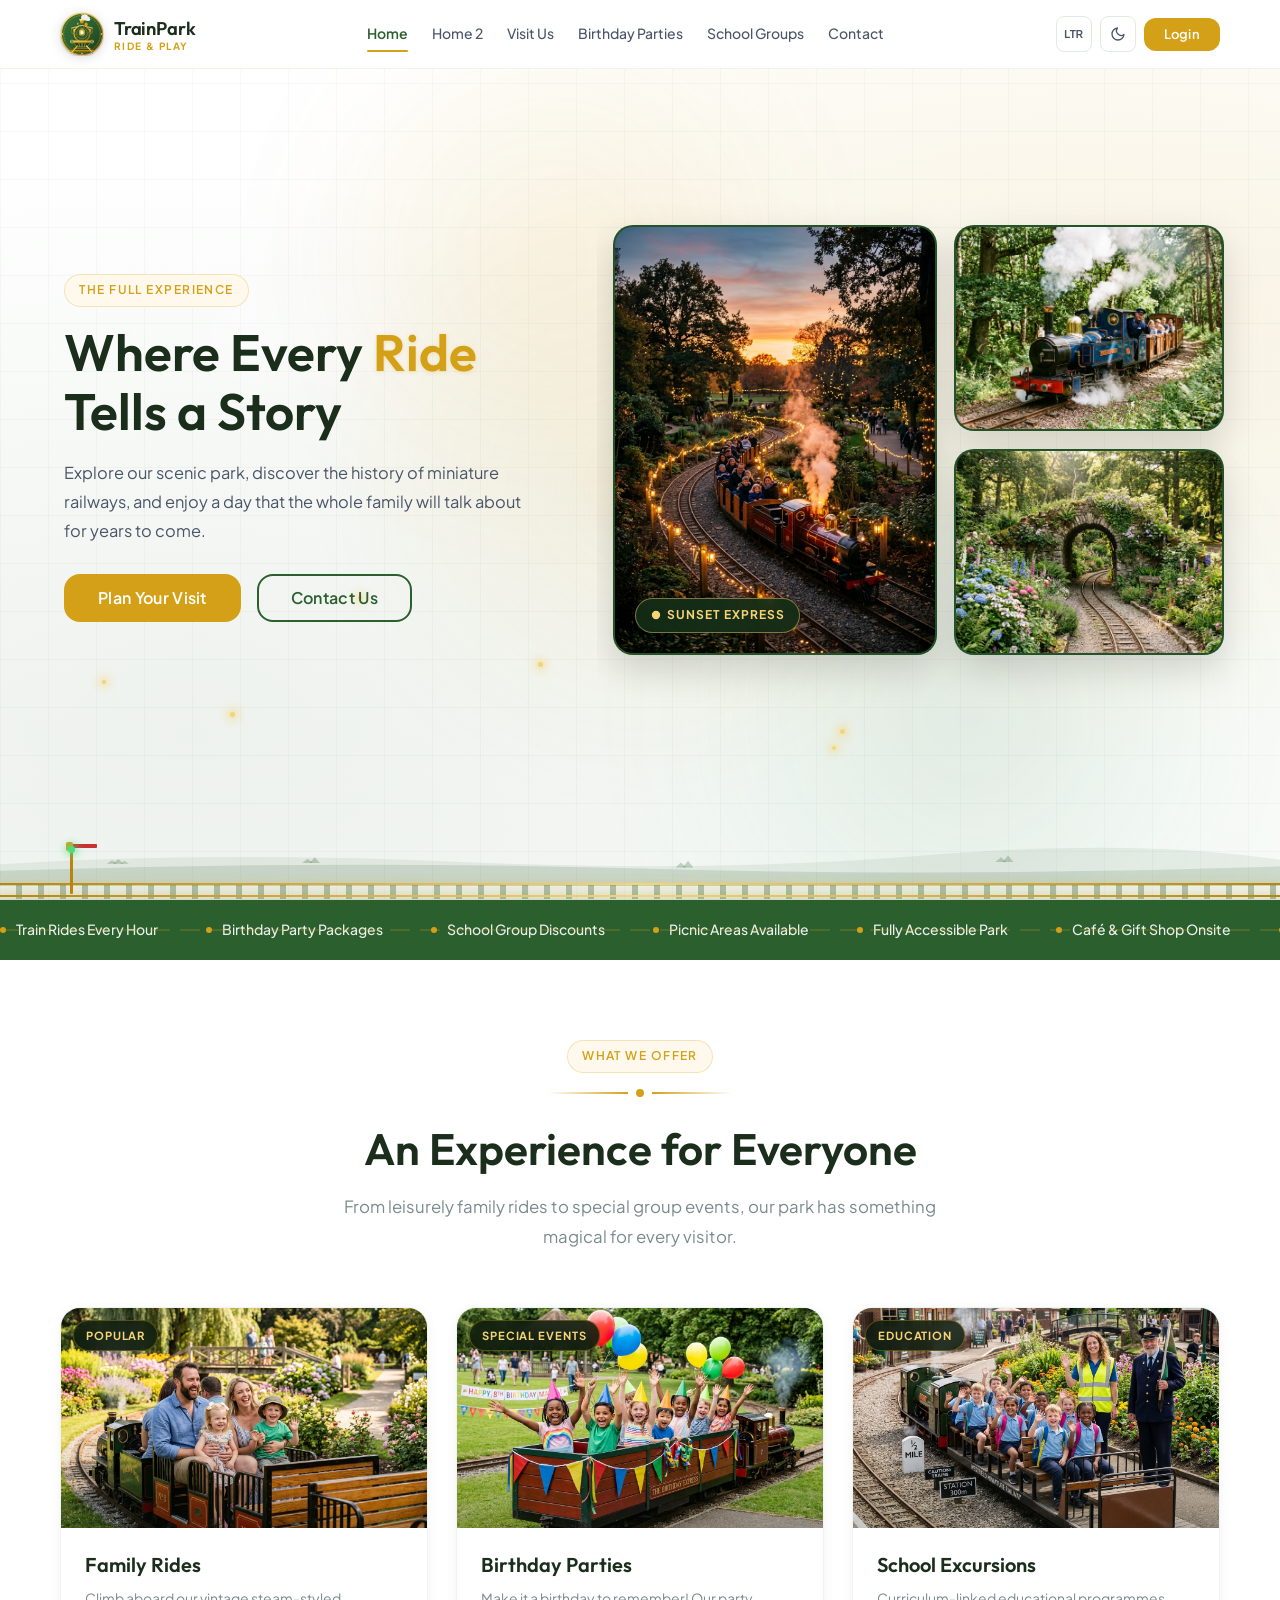
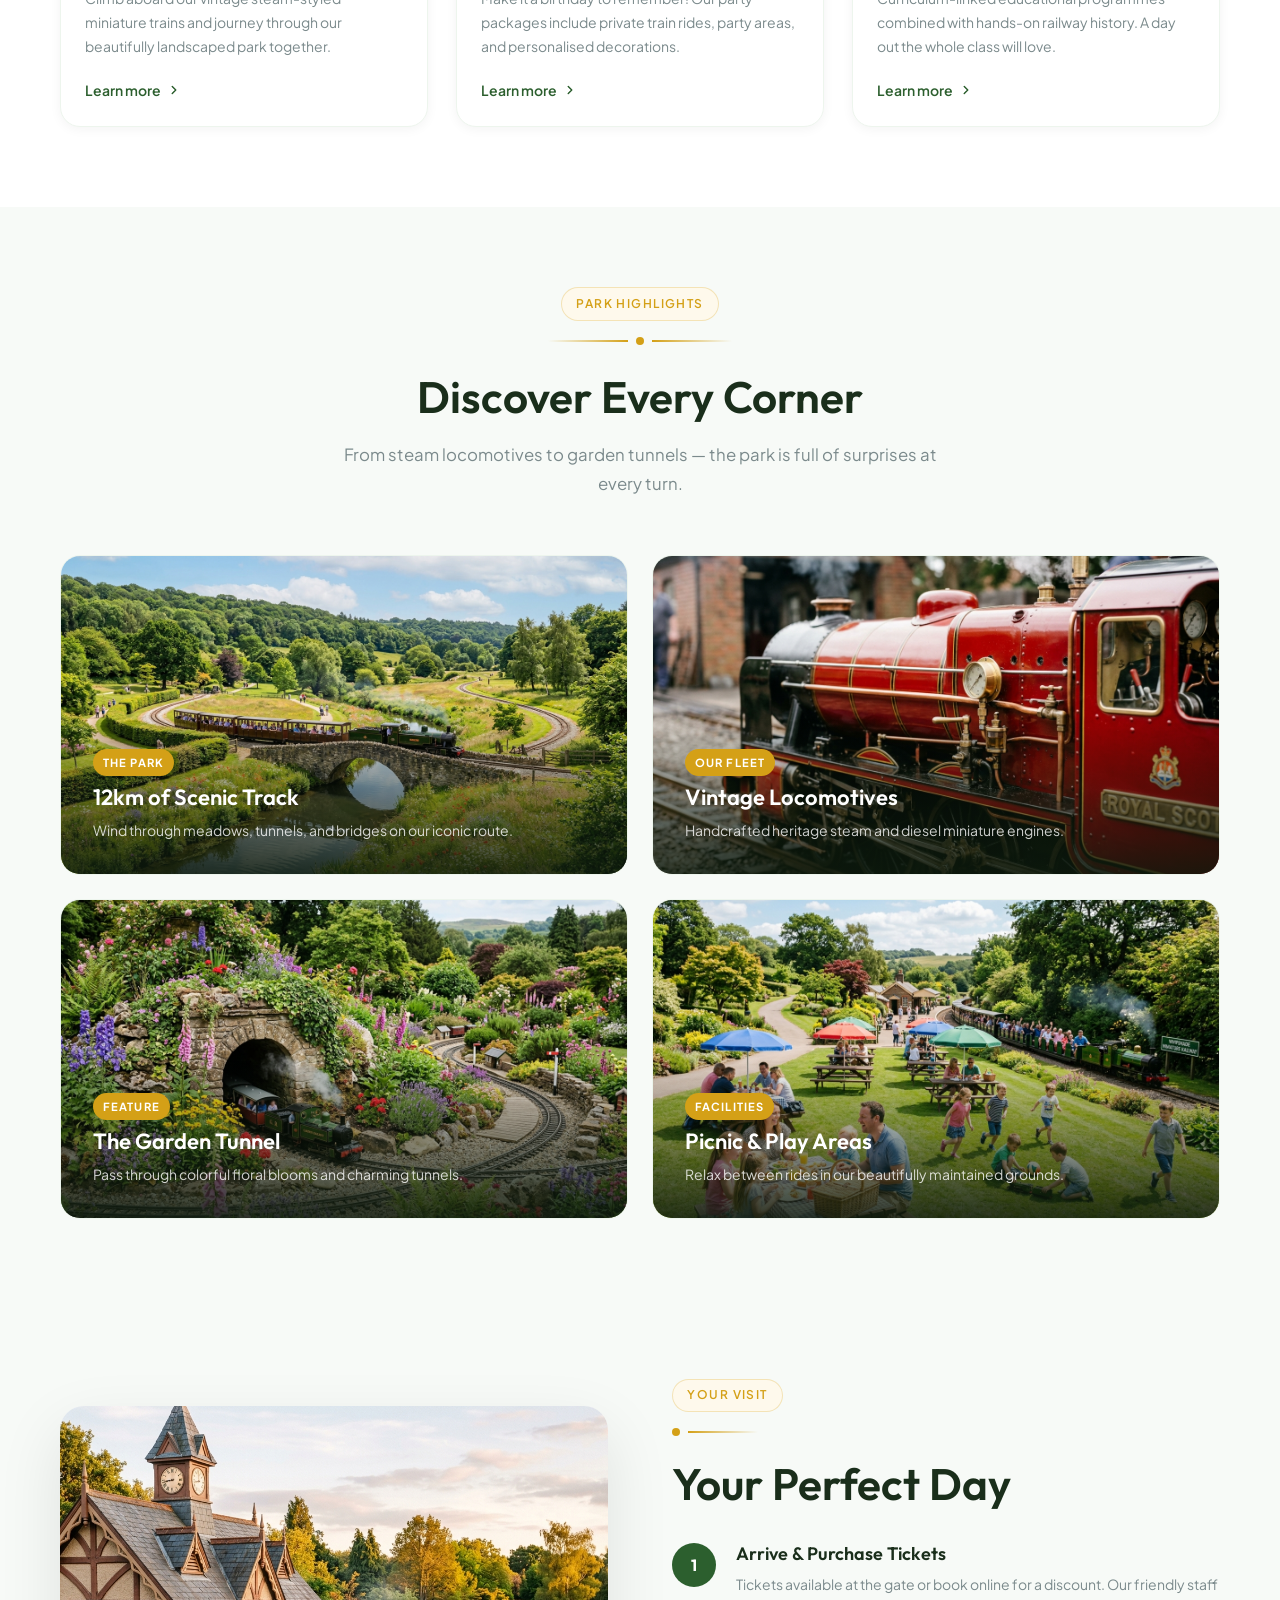
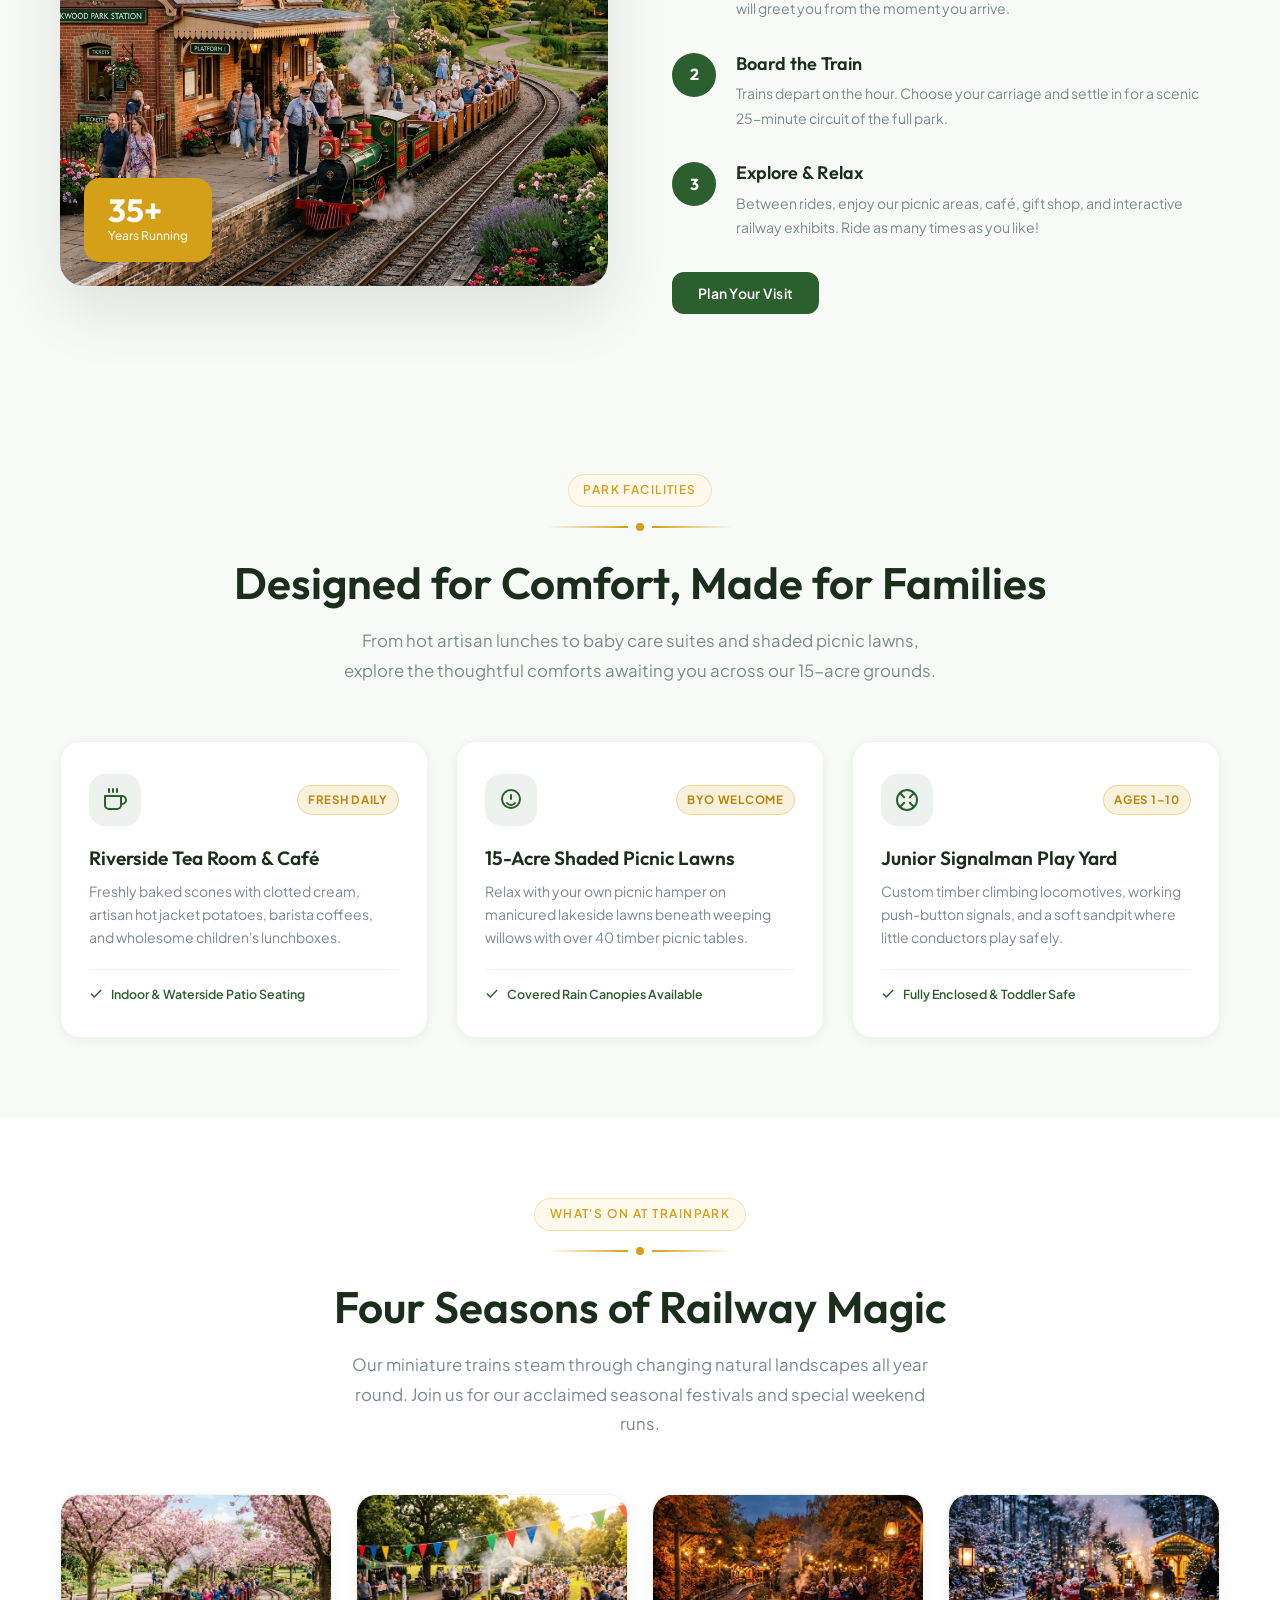
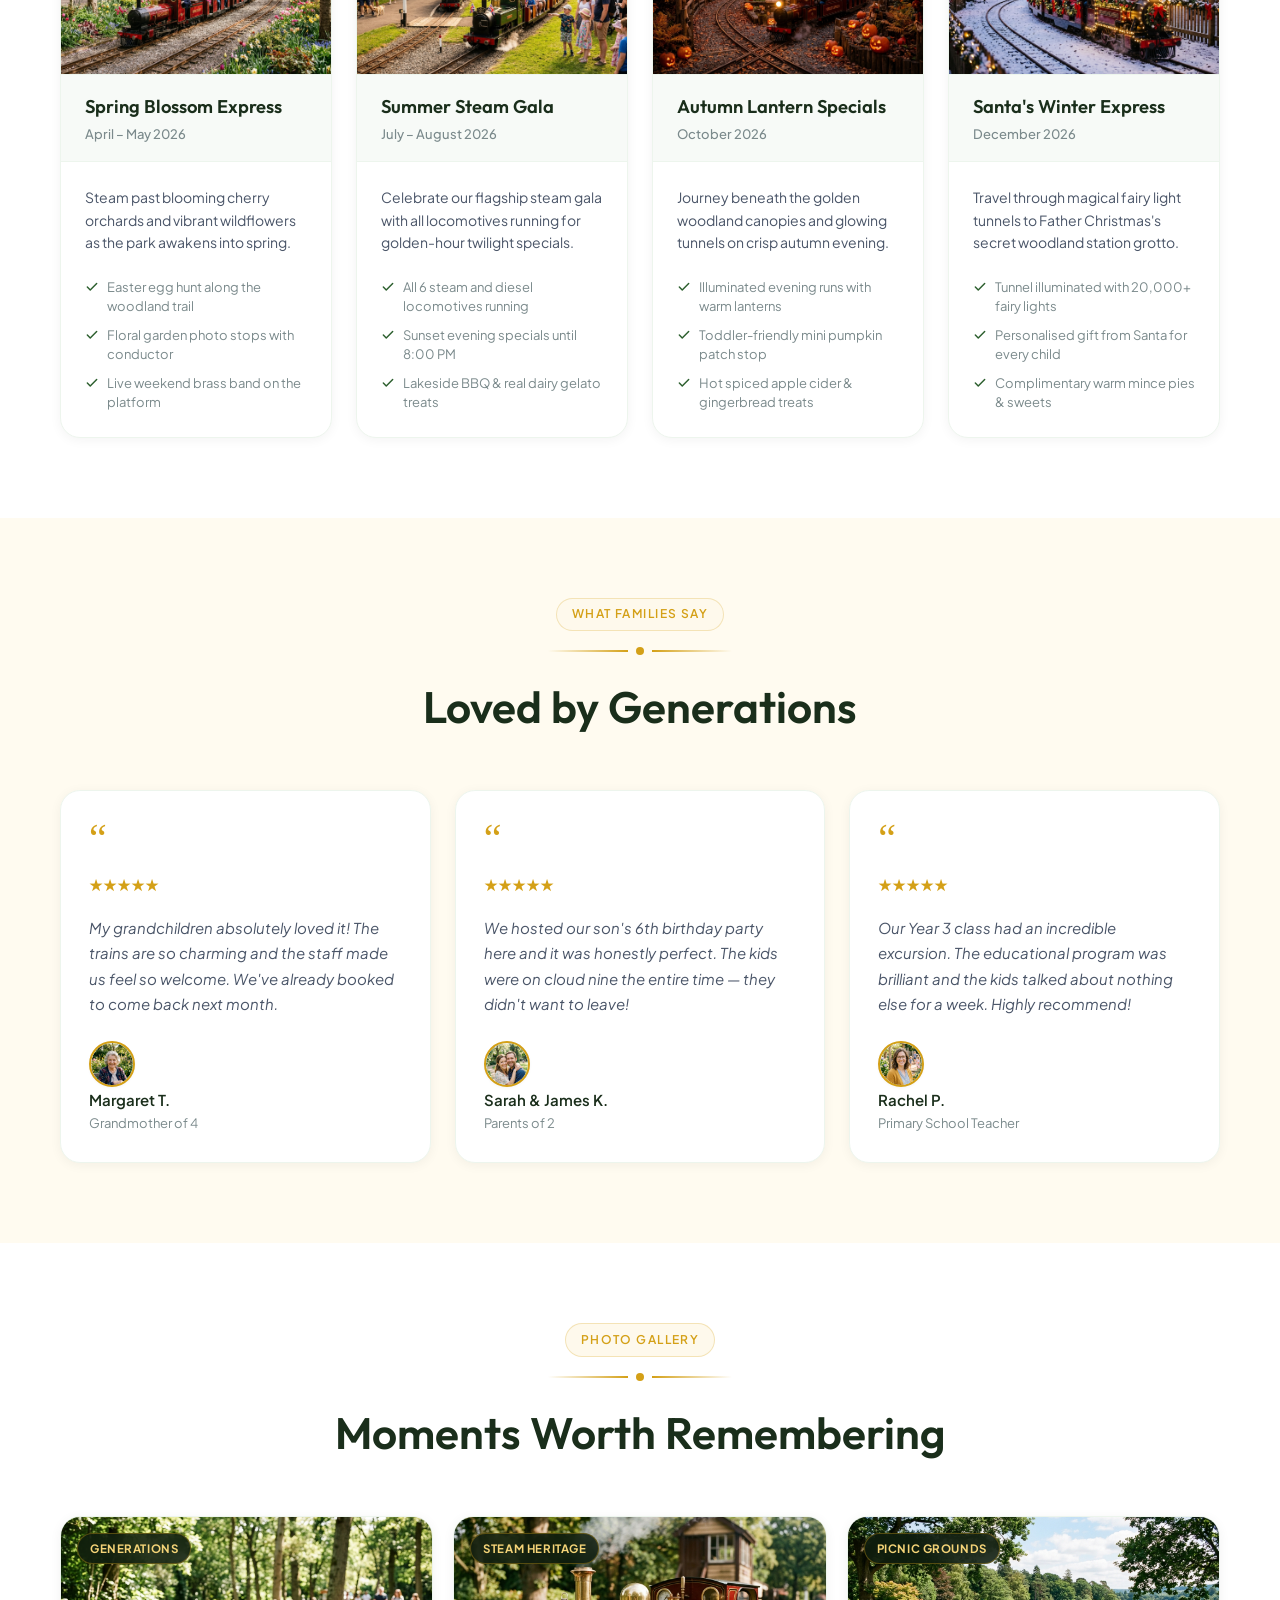
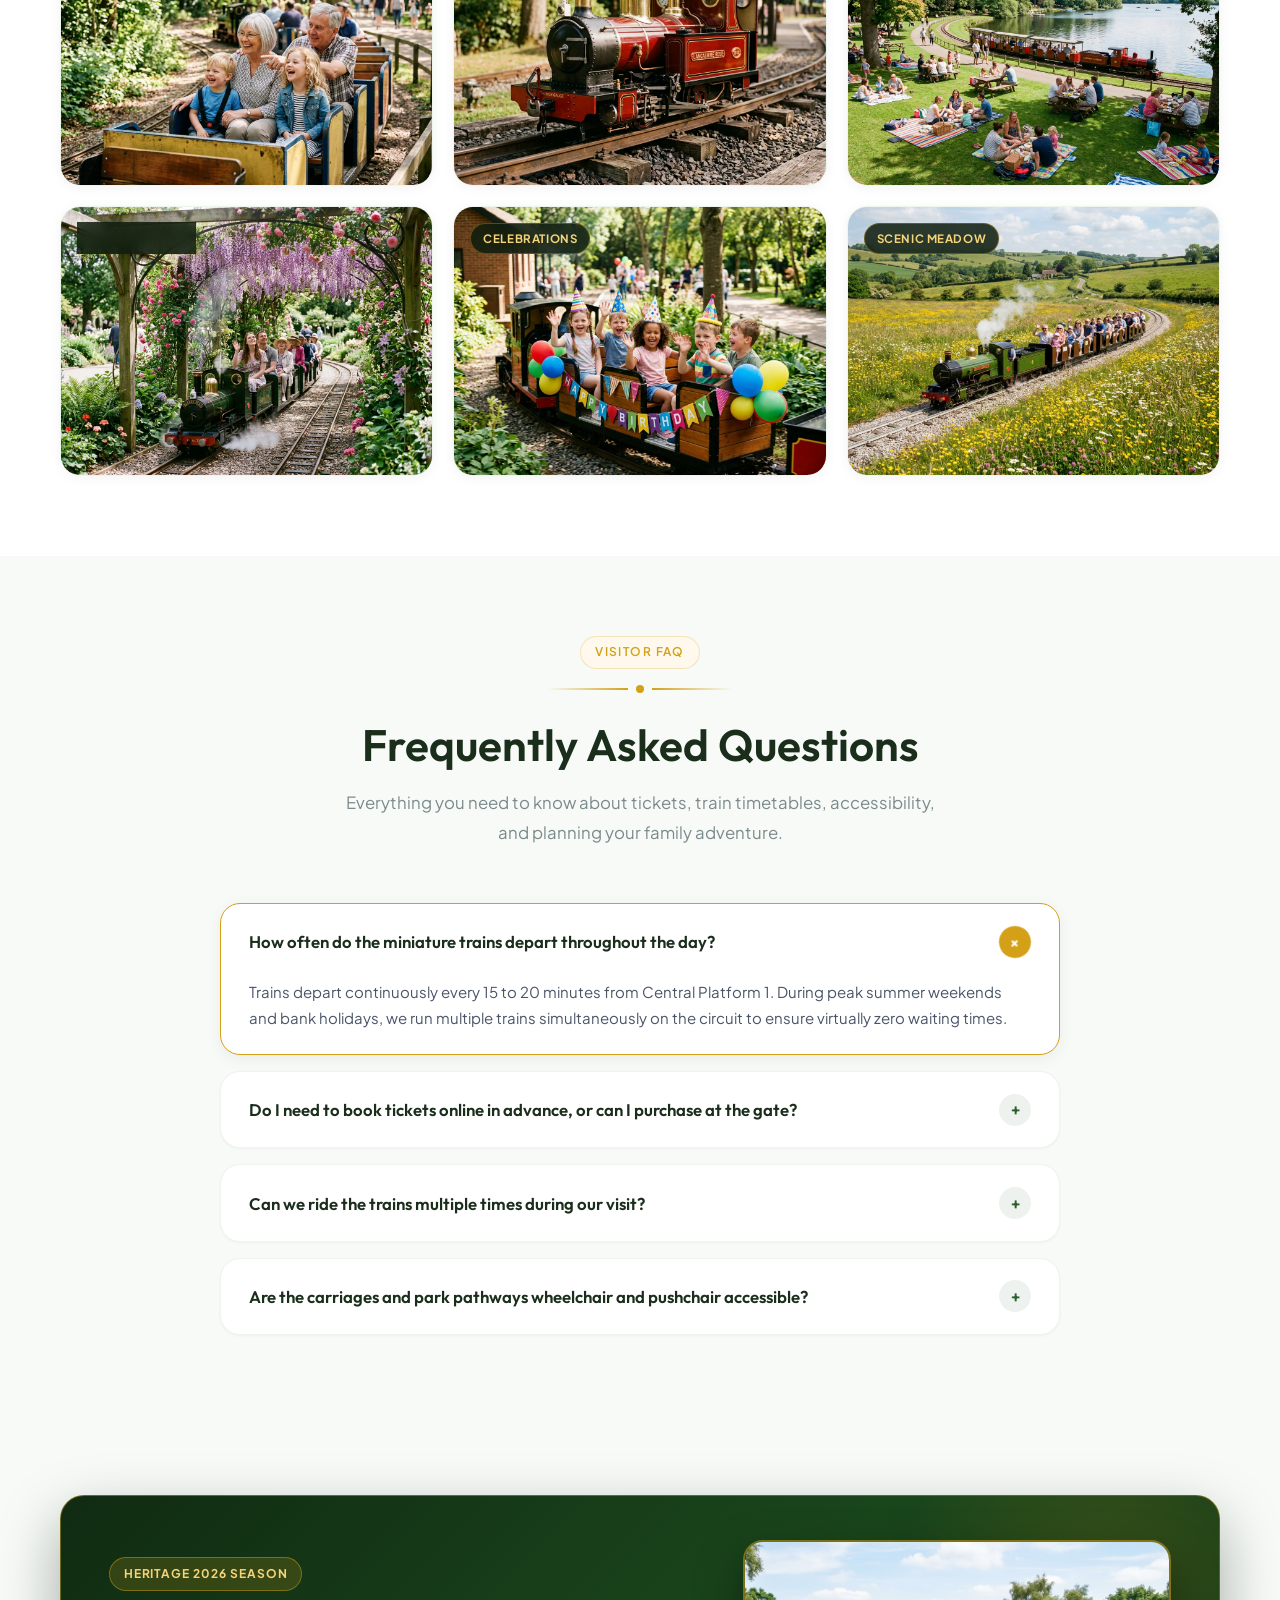
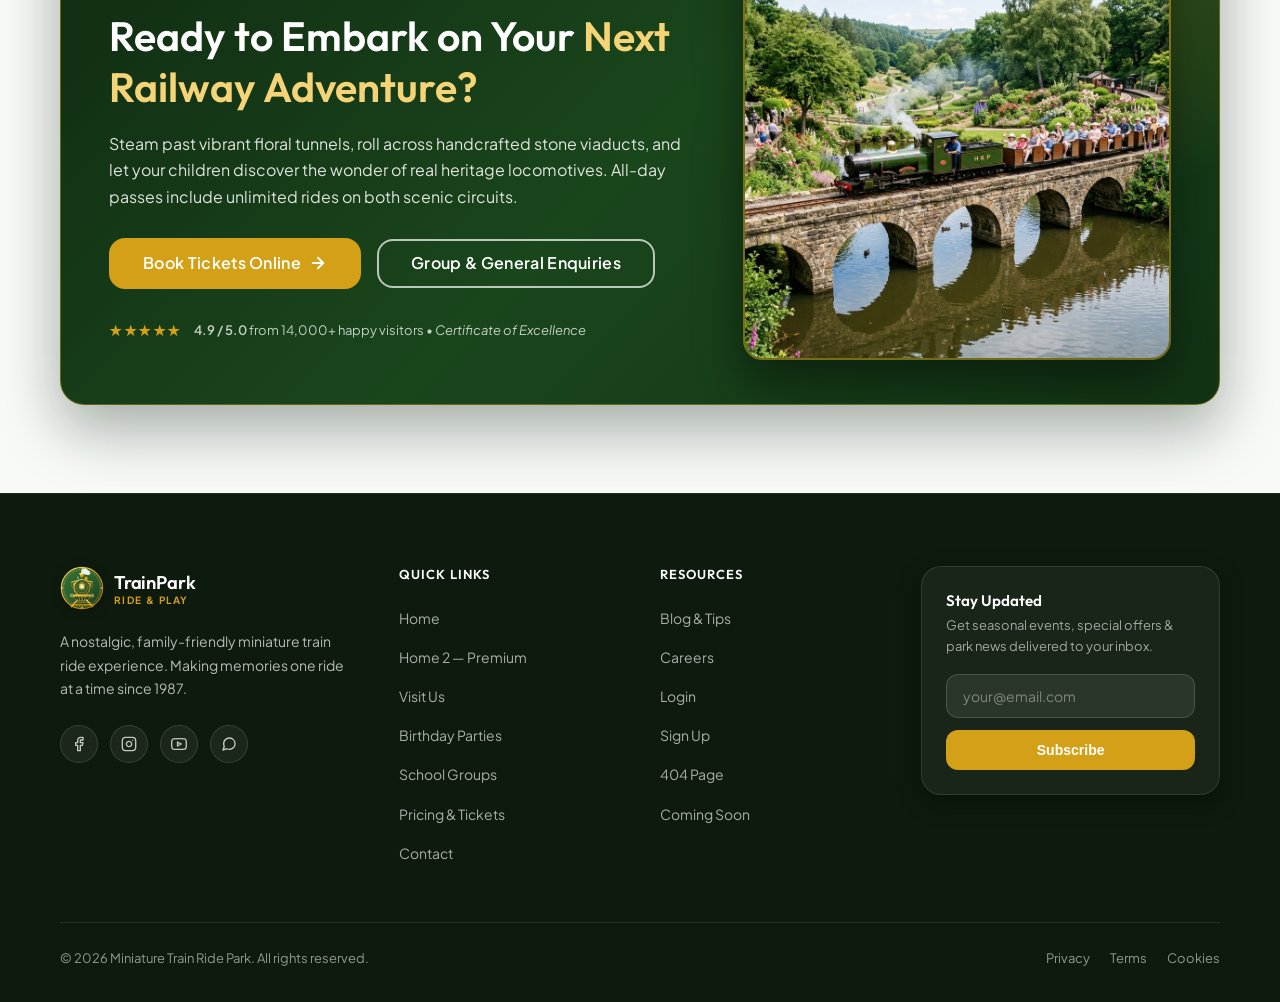
==== commit 8adcf4c5: "refactor: replace hero carousel with advanced split hero component in index.html" ====
--- a/index.html
+++ b/index.html
@@ -11,95 +11,341 @@
 <body>
 <div id="navbar-container"></div>
 
-<!-- HERO -->
-<section class="hero" aria-label="Hero Carousel" id="heroCarousel">
-  <!-- Slides Wrapper -->
-  <div class="hero-slides">
-    <!-- Slide 1 -->
-    <div class="hero-slide active" data-slide="0">
-      <div class="hero-bg" style="background-image:url('assets/images/hero_main_1791302589255.jpg');" role="img" aria-label="Miniature train ride in lush green park"></div>
-      <div class="hero-overlay"></div>
-      <div class="container">
-        <div class="hero-content">
-          <div class="hero-badge">
-            <svg xmlns="http://www.w3.org/2000/svg" width="12" height="12" viewBox="0 0 24 24" fill="currentColor"><circle cx="12" cy="12" r="10"/></svg>
-            Open Daily · Rides Every Hour
-          </div>
-          <h1 class="hero-title">All Aboard for <span>Family Adventures</span></h1>
-          <p class="hero-desc">Step into a world of nostalgia and wonder at our miniature train ride park. Whether you're 2 or 92, every ride is a memory waiting to be made.</p>
-          <div class="hero-actions">
-            <a href="visit.html" class="btn btn-secondary btn-lg" id="heroPlanVisitBtn">Plan Your Visit</a>
-            <a href="home2.html" class="btn btn-outline-light btn-lg" id="heroExploreBtn">Explore the Park</a>
-          </div>
-        </div>
-      </div>
-    </div>
-
-    <!-- Slide 2 -->
-    <div class="hero-slide" data-slide="1">
-      <div class="hero-bg" style="background-image:url('assets/images/park_landscape_wide_1791302713672.jpg');" role="img" aria-label="Scenic landscape of miniature railway park"></div>
-      <div class="hero-overlay"></div>
-      <div class="container">
-        <div class="hero-content">
-          <div class="hero-badge">
-            <svg xmlns="http://www.w3.org/2000/svg" width="12" height="12" viewBox="0 0 24 24" fill="currentColor"><circle cx="12" cy="12" r="10"/></svg>
-            Heritage Fleet · 12km Scenic Route
-          </div>
-          <h2 class="hero-title">Experience Authentic <span>Vintage Locomotives</span></h2>
-          <p class="hero-desc">Journey through handcrafted bridges, flower-lined tunnels, and open countryside on Britain's most cherished miniature steam railway.</p>
-          <div class="hero-actions">
-            <a href="visit.html" class="btn btn-secondary btn-lg">Book Train Tickets</a>
-            <a href="home2.html" class="btn btn-outline-light btn-lg">Discover Our Fleet</a>
-          </div>
-        </div>
-      </div>
-    </div>
-
-    <!-- Slide 3 -->
-    <div class="hero-slide" data-slide="2">
-      <div class="hero-bg" style="background-image:url('assets/images/birthday_party_train_1791302629663.jpg');" role="img" aria-label="Children and families celebrating birthday at train park"></div>
-      <div class="hero-overlay"></div>
-      <div class="container">
-        <div class="hero-content">
-          <div class="hero-badge">
-            <svg xmlns="http://www.w3.org/2000/svg" width="12" height="12" viewBox="0 0 24 24" fill="currentColor"><circle cx="12" cy="12" r="10"/></svg>
-            Party Packages · Unforgettable Celebrations
-          </div>
-          <h2 class="hero-title">Celebrate Special <span>Moments Together</span></h2>
-          <p class="hero-desc">Private carriage hire, reserved picnic lawns, and magical train celebrations for birthdays, family reunions, and school adventures.</p>
-          <div class="hero-actions">
-            <a href="birthday.html" class="btn btn-secondary btn-lg">Birthday Packages</a>
-            <a href="school.html" class="btn btn-outline-light btn-lg">School &amp; Groups</a>
-          </div>
-        </div>
-      </div>
-    </div>
-
-    <!-- Carousel Navigation Controls -->
-    <div class="hero-nav-arrows">
-      <button class="hero-nav-arrow prev" id="heroPrevBtn" aria-label="Previous Slide">
-        <svg xmlns="http://www.w3.org/2000/svg" width="20" height="20" viewBox="0 0 24 24" fill="none" stroke="currentColor" stroke-width="2.5" stroke-linecap="round" stroke-linejoin="round"><polyline points="15 18 9 12 15 6"/></svg>
-      </button>
-      <button class="hero-nav-arrow next" id="heroNextBtn" aria-label="Next Slide">
-        <svg xmlns="http://www.w3.org/2000/svg" width="20" height="20" viewBox="0 0 24 24" fill="none" stroke="currentColor" stroke-width="2.5" stroke-linecap="round" stroke-linejoin="round"><polyline points="9 18 15 12 9 6"/></svg>
-      </button>
-    </div>
-
-    <!-- Carousel Progress Dots -->
-    <div class="hero-dots" role="tablist" aria-label="Carousel Slides">
-      <button class="hero-dot active" data-index="0" aria-label="Slide 1" role="tab" aria-selected="true"><span class="dot-progress"></span></button>
-      <button class="hero-dot" data-index="1" aria-label="Slide 2" role="tab" aria-selected="false"><span class="dot-progress"></span></button>
-      <button class="hero-dot" data-index="2" aria-label="Slide 3" role="tab" aria-selected="false"><span class="dot-progress"></span></button>
-    </div>
-  </div>
-  <div class="hero-stats-bar" role="complementary" aria-label="Park statistics">
-    <div class="hero-stats-inner">
-      <div class="stat-item"><div class="stat-num">35+</div><div class="stat-label">Years of Joy</div></div>
-      <div class="stat-item"><div class="stat-num">500K+</div><div class="stat-label">Happy Riders</div></div>
-      <div class="stat-item"><div class="stat-num">12km</div><div class="stat-label">Of Track</div></div>
-      <div class="stat-item"><div class="stat-num">4.9★</div><div class="stat-label">Family Rating</div></div>
-    </div>
-  </div>
+<!-- HERO 2 SPLIT CAROUSEL -->
+<section class="hero2-split-carousel" id="hero2Carousel" aria-label="Park experience showcase">
+  <!-- Theme Background Animation Elements -->
+  <div class="hero2-theme-fx" aria-hidden="true">
+    <!-- Ambient Luminous Mesh Fields -->
+    <div class="fx-mesh fx-mesh-gold"></div>
+    <div class="fx-mesh fx-mesh-emerald"></div>
+
+    <!-- Multi-Plane Panoramic Miniature Railway Landscape -->
+    <div class="scenic-landscape-layer">
+      <!-- Distant Hills Silhouette -->
+      <svg class="hills-silhouette-svg" viewBox="0 0 1440 220" preserveAspectRatio="none" fill="none">
+        <path d="M0 120 Q240 60 520 110 T1040 80 T1440 100 L1440 220 L0 220 Z" class="hill-back"/>
+        <path d="M0 150 Q360 100 720 140 T1440 130 L1440 220 L0 220 Z" class="hill-front"/>
+        <!-- Miniature Pine Trees Silhouettes along ridge -->
+        <g class="mini-pines">
+          <polygon points="120,118 126,102 132,118"/>
+          <polygon points="127,118 133,96 139,118"/>
+          <polygon points="135,118 140,105 145,118"/>
+          <polygon points="340,115 346,95 352,115"/>
+          <polygon points="348,115 354,88 360,115"/>
+          <polygon points="760,135 766,112 772,135"/>
+          <polygon points="768,135 774,104 780,135"/>
+          <polygon points="1120,110 1126,88 1132,110"/>
+          <polygon points="1128,110 1134,80 1140,110"/>
+        </g>
+      </svg>
+
+      <!-- The Miniature Railway Track System across the base -->
+      <div class="scenic-track-system">
+        <div class="track-ballast-bed"></div>
+        <div class="track-wooden-ties"></div>
+        <div class="track-steel-rail track-rail-top"></div>
+        <div class="track-steel-rail track-rail-bottom"></div>
+        <div class="track-glimmer-line"></div>
+      </div>
+
+      <!-- Animated Miniature Railway Semaphore Signal -->
+      <div class="railway-semaphore-post">
+        <div class="semaphore-mast"></div>
+        <div class="semaphore-arm">
+          <div class="semaphore-blade"></div>
+          <div class="semaphore-spectacle"></div>
+        </div>
+        <div class="semaphore-lamp"></div>
+      </div>
+
+      <!-- THE ANIMATED MINIATURE STEAM TRAIN ("The Park Express") -->
+      <div class="mini-train-express">
+        <svg class="mini-train-svg" viewBox="0 0 380 72" fill="none">
+          <defs>
+            <linearGradient id="trainGold" x1="0%" y1="0%" x2="100%" y2="100%">
+              <stop offset="0%" stop-color="#FFE082"/>
+              <stop offset="50%" stop-color="#D4A017"/>
+              <stop offset="100%" stop-color="#996515"/>
+            </linearGradient>
+            <linearGradient id="trainGreen" x1="0%" y1="0%" x2="100%" y2="100%">
+              <stop offset="0%" stop-color="#347036"/>
+              <stop offset="60%" stop-color="#2C5F2E"/>
+              <stop offset="100%" stop-color="#1B3F1E"/>
+            </linearGradient>
+            <linearGradient id="headlightCone" x1="0%" y1="50%" x2="100%" y2="50%">
+              <stop offset="0%" stop-color="#FFE082" stop-opacity="0.9"/>
+              <stop offset="35%" stop-color="#FFE082" stop-opacity="0.4"/>
+              <stop offset="100%" stop-color="#FFE082" stop-opacity="0"/>
+            </linearGradient>
+          </defs>
+
+          <!-- Projected Headlight Beam ahead of Locomotive -->
+          <polygon points="348,42 490,12 490,62" fill="url(#headlightCone)" class="headlight-beam-glow"/>
+
+          <!-- CARRIAGE 2 (Rear Coach) -->
+          <g class="train-coach carriage-2">
+            <!-- Coach Chassis & Body -->
+            <rect x="6" y="24" width="76" height="30" rx="3" fill="url(#trainGreen)" stroke="url(#trainGold)" stroke-width="1.2"/>
+            <!-- Arched Roof -->
+            <path d="M4 24 Q44 17 84 24" fill="#1C3D1E" stroke="url(#trainGold)" stroke-width="1.2"/>
+            <!-- Windows with Warm Lantern Glow & Silhouettes -->
+            <rect x="12" y="29" width="13" height="13" rx="2" fill="#FFE082" fill-opacity="0.9"/>
+            <rect x="29" y="29" width="13" height="13" rx="2" fill="#FFE082" fill-opacity="0.9"/>
+            <rect x="46" y="29" width="13" height="13" rx="2" fill="#FFE082" fill-opacity="0.9"/>
+            <rect x="63" y="29" width="13" height="13" rx="2" fill="#FFE082" fill-opacity="0.9"/>
+            <!-- Passenger Silhouettes -->
+            <circle cx="18.5" cy="36" r="3" fill="#1A3B1C"/>
+            <circle cx="35.5" cy="36" r="3" fill="#1A3B1C"/>
+            <circle cx="52.5" cy="36" r="2.5" fill="#1A3B1C"/>
+            <circle cx="69.5" cy="36" r="3" fill="#1A3B1C"/>
+            <!-- Coupler to Coach 1 -->
+            <rect x="82" y="44" width="10" height="3" rx="1" fill="#D4A017"/>
+            <!-- Wheels -->
+            <g class="wheel-group spin-wheel" style="transform-origin: 22px 57px;">
+              <circle cx="22" cy="57" r="6" fill="#1A3B1C" stroke="url(#trainGold)" stroke-width="1.2"/>
+              <line x1="22" y1="51" x2="22" y2="63" stroke="#D4A017" stroke-width="0.8"/>
+              <line x1="16" y1="57" x2="28" y2="57" stroke="#D4A017" stroke-width="0.8"/>
+            </g>
+            <g class="wheel-group spin-wheel" style="transform-origin: 68px 57px;">
+              <circle cx="68" cy="57" r="6" fill="#1A3B1C" stroke="url(#trainGold)" stroke-width="1.2"/>
+              <line x1="68" y1="51" x2="68" y2="63" stroke="#D4A017" stroke-width="0.8"/>
+              <line x1="62" y1="57" x2="74" y2="57" stroke="#D4A017" stroke-width="0.8"/>
+            </g>
+          </g>
+
+          <!-- CARRIAGE 1 (Forward Coach) -->
+          <g class="train-coach carriage-1">
+            <rect x="92" y="24" width="76" height="30" rx="3" fill="url(#trainGreen)" stroke="url(#trainGold)" stroke-width="1.2"/>
+            <path d="M90 24 Q130 17 170 24" fill="#1C3D1E" stroke="url(#trainGold)" stroke-width="1.2"/>
+            <rect x="98" y="29" width="13" height="13" rx="2" fill="#FFE082" fill-opacity="0.9"/>
+            <rect x="115" y="29" width="13" height="13" rx="2" fill="#FFE082" fill-opacity="0.9"/>
+            <rect x="132" y="29" width="13" height="13" rx="2" fill="#FFE082" fill-opacity="0.9"/>
+            <rect x="149" y="29" width="13" height="13" rx="2" fill="#FFE082" fill-opacity="0.9"/>
+            <!-- Waving Passengers -->
+            <circle cx="104.5" cy="36" r="3" fill="#1A3B1C"/>
+            <circle cx="121.5" cy="36" r="3" fill="#1A3B1C"/>
+            <circle cx="138.5" cy="36" r="2.5" fill="#1A3B1C"/>
+            <circle cx="155.5" cy="36" r="3" fill="#1A3B1C"/>
+            <rect x="168" y="44" width="10" height="3" rx="1" fill="#D4A017"/>
+            <!-- Wheels -->
+            <g class="wheel-group spin-wheel" style="transform-origin: 108px 57px;">
+              <circle cx="108" cy="57" r="6" fill="#1A3B1C" stroke="url(#trainGold)" stroke-width="1.2"/>
+              <line x1="108" y1="51" x2="108" y2="63" stroke="#D4A017" stroke-width="0.8"/>
+              <line x1="102" y1="57" x2="114" y2="57" stroke="#D4A017" stroke-width="0.8"/>
+            </g>
+            <g class="wheel-group spin-wheel" style="transform-origin: 154px 57px;">
+              <circle cx="154" cy="57" r="6" fill="#1A3B1C" stroke="url(#trainGold)" stroke-width="1.2"/>
+              <line x1="154" y1="51" x2="154" y2="63" stroke="#D4A017" stroke-width="0.8"/>
+              <line x1="148" y1="57" x2="160" y2="57" stroke="#D4A017" stroke-width="0.8"/>
+            </g>
+          </g>
+
+          <!-- COAL TENDER -->
+          <g class="train-tender">
+            <rect x="178" y="30" width="46" height="24" rx="2" fill="url(#trainGreen)" stroke="url(#trainGold)" stroke-width="1.2"/>
+            <!-- Coal Mound -->
+            <path d="M182 30 Q192 24 201 27 Q212 23 220 30 Z" fill="#111B11"/>
+            <rect x="224" y="44" width="8" height="3" rx="1" fill="#D4A017"/>
+            <g class="wheel-group spin-wheel" style="transform-origin: 190px 57px;">
+              <circle cx="190" cy="57" r="6" fill="#1A3B1C" stroke="url(#trainGold)" stroke-width="1.2"/>
+              <line x1="190" y1="51" x2="190" y2="63" stroke="#D4A017" stroke-width="0.8"/>
+              <line x1="184" y1="57" x2="196" y2="57" stroke="#D4A017" stroke-width="0.8"/>
+            </g>
+            <g class="wheel-group spin-wheel" style="transform-origin: 212px 57px;">
+              <circle cx="212" cy="57" r="6" fill="#1A3B1C" stroke="url(#trainGold)" stroke-width="1.2"/>
+              <line x1="212" y1="51" x2="212" y2="63" stroke="#D4A017" stroke-width="0.8"/>
+              <line x1="206" y1="57" x2="218" y2="57" stroke="#D4A017" stroke-width="0.8"/>
+            </g>
+          </g>
+
+          <!-- STEAM LOCOMOTIVE ENGINE -->
+          <g class="train-locomotive">
+            <!-- Driver Cab -->
+            <path d="M232 54 L232 20 Q248 16 264 20 L264 54 Z" fill="url(#trainGreen)" stroke="url(#trainGold)" stroke-width="1.4"/>
+            <!-- Cab Window & Driver -->
+            <rect x="238" y="25" width="12" height="12" rx="2" fill="#FFE082" fill-opacity="0.95"/>
+            <circle cx="244" cy="31" r="3" fill="#1A3B1C"/>
+            <!-- Boiler -->
+            <rect x="264" y="27" width="62" height="27" rx="3" fill="#204523" stroke="url(#trainGold)" stroke-width="1.4"/>
+            <!-- Brass Boiler Bands -->
+            <line x1="280" y1="27" x2="280" y2="54" stroke="#FFE082" stroke-width="1.5"/>
+            <line x1="298" y1="27" x2="298" y2="54" stroke="#FFE082" stroke-width="1.5"/>
+            <line x1="316" y1="27" x2="316" y2="54" stroke="#FFE082" stroke-width="1.5"/>
+            <!-- Smokestack Chimney -->
+            <path d="M306 27 L310 13 L318 13 L322 27 Z" fill="url(#trainGold)"/>
+            <rect x="308" y="11" width="12" height="3" rx="1.5" fill="#FFE082"/>
+            <!-- Steam Dome & Whistle -->
+            <ellipse cx="282" cy="24" rx="4.5" ry="5.5" fill="#B8860B"/>
+            <rect x="270" y="20" width="2" height="7" rx="1" fill="#FFE082"/>
+            <!-- Front Smokebox Door & Cowcatcher Grill -->
+            <path d="M326 27 L336 27 L336 54 L326 54 Z" fill="#1A3B1C" stroke="url(#trainGold)" stroke-width="1.2"/>
+            <polygon points="336,46 350,46 345,56 333,56" fill="#1A3B1C" stroke="url(#trainGold)" stroke-width="1.2"/>
+            <line x1="339" y1="46" x2="337" y2="56" stroke="#FFE082" stroke-width="1"/>
+            <line x1="344" y1="46" x2="341" y2="56" stroke="#FFE082" stroke-width="1"/>
+            <!-- Lantern Headlight -->
+            <rect x="336" y="37" width="8" height="9" rx="1.5" fill="url(#trainGold)"/>
+            <circle cx="342" cy="41.5" r="3.2" fill="#FFFFFF"/>
+            <circle cx="342" cy="41.5" r="1.5" fill="#FFE082"/>
+            <!-- Large Locomotive Driving Wheels with Connecting Rod -->
+            <g class="wheel-group spin-wheel" style="transform-origin: 254px 57px;">
+              <circle cx="254" cy="57" r="9" fill="#1A3B1C" stroke="url(#trainGold)" stroke-width="1.5"/>
+              <line x1="254" y1="48" x2="254" y2="66" stroke="#D4A017" stroke-width="1"/>
+              <line x1="245" y1="57" x2="263" y2="57" stroke="#D4A017" stroke-width="1"/>
+              <circle cx="254" cy="57" r="3" fill="#D4A017"/>
+            </g>
+            <g class="wheel-group spin-wheel" style="transform-origin: 278px 57px;">
+              <circle cx="278" cy="57" r="9" fill="#1A3B1C" stroke="url(#trainGold)" stroke-width="1.5"/>
+              <line x1="278" y1="48" x2="278" y2="66" stroke="#D4A017" stroke-width="1"/>
+              <line x1="269" y1="57" x2="287" y2="57" stroke="#D4A017" stroke-width="1"/>
+              <circle cx="278" cy="57" r="3" fill="#D4A017"/>
+            </g>
+            <g class="wheel-group spin-wheel" style="transform-origin: 302px 57px;">
+              <circle cx="302" cy="57" r="9" fill="#1A3B1C" stroke="url(#trainGold)" stroke-width="1.5"/>
+              <line x1="302" y1="48" x2="302" y2="66" stroke="#D4A017" stroke-width="1"/>
+              <line x1="293" y1="57" x2="311" y2="57" stroke="#D4A017" stroke-width="1"/>
+              <circle cx="302" cy="57" r="3" fill="#D4A017"/>
+            </g>
+            <!-- Locomotive Side Piston Connecting Rod -->
+            <rect x="254" y="55" width="48" height="3" rx="1.5" fill="#FFE082" stroke="#B8860B" stroke-width="0.8" class="piston-side-rod"/>
+          </g>
+        </svg>
+
+        <!-- Billowing Steam Clouds Emitter from Smokestack -->
+        <div class="train-steam-emitter">
+          <div class="steam-puff puff-1"></div>
+          <div class="steam-puff puff-2"></div>
+          <div class="steam-puff puff-3"></div>
+          <div class="steam-puff puff-4"></div>
+          <div class="steam-puff puff-5"></div>
+          <div class="steam-puff puff-6"></div>
+        </div>
+      </div>
+    </div>
+
+    <!-- Sky Atmosphere: Floating Steam Clouds & Golden Embers -->
+    <div class="hero-steam-atmosphere">
+      <div class="drift-cloud cloud-1"></div>
+      <div class="drift-cloud cloud-2"></div>
+      <div class="drift-cloud cloud-3"></div>
+    </div>
+
+    <!-- Golden Locomotive Sparks & Embers Rising -->
+    <div class="hero-sparkle-field">
+      <div class="ember-spark eb-1"></div>
+      <div class="ember-spark eb-2"></div>
+      <div class="ember-spark eb-3"></div>
+      <div class="ember-spark eb-4"></div>
+      <div class="ember-spark eb-5"></div>
+      <div class="ember-spark eb-6"></div>
+      <div class="ember-spark eb-7"></div>
+      <div class="ember-spark eb-8"></div>
+    </div>
+  </div>
+
+  <div class="hero2-slides-track">
+    <!-- SLIDE 1: The Full Experience -->
+    <div class="hero2-slide active" data-slide="0">
+      <div class="hero2-slide-inner">
+        <div class="hero2-left">
+          <div class="hero2-content">
+            <div class="section-label">The Full Experience</div>
+            <h1 class="hero2-title">Where Every <em>Ride</em> Tells a Story</h1>
+            <p class="hero2-desc">Explore our scenic park, discover the history of miniature railways, and enjoy a day that the whole family will talk about for years to come.</p>
+            <div class="hero2-actions">
+              <a href="visit.html" class="btn btn-secondary btn-lg" id="home2PlanBtn">Plan Your Visit</a>
+              <a href="contact.html" class="btn btn-outline-light btn-lg" id="home2ContactBtn">Contact Us</a>
+            </div>
+          </div>
+        </div>
+        <div class="hero2-right hero2-collage-wrap">
+          <div class="hero2-collage-grid">
+            <div class="hero2-collage-item collage-main">
+              <img src="assets/images/h2_sunset_express_hero_1791474909964.jpg" alt="Sunset scenic miniature train ride with lantern lights">
+              <div class="collage-badge">
+                <svg xmlns="http://www.w3.org/2000/svg" width="10" height="10" viewBox="0 0 24 24" fill="currentColor"><circle cx="12" cy="12" r="10"/></svg>
+                Sunset Express
+              </div>
+            </div>
+            <div class="hero2-collage-item collage-sub-1">
+              <img src="assets/images/h2_steam_locomotive_run_1791474627879.jpg" alt="Heritage steam locomotive running through woods">
+            </div>
+            <div class="hero2-collage-item collage-sub-2">
+              <img src="assets/images/h2_garden_canopy_tunnel_1791474687949.jpg" alt="Miniature train route entering rustic floral arch tunnel">
+            </div>
+          </div>
+        </div>
+      </div>
+    </div>
+
+    <!-- SLIDE 2: Heritage & Scenic Route -->
+    <div class="hero2-slide" data-slide="1">
+      <div class="hero2-slide-inner">
+        <div class="hero2-left">
+          <div class="hero2-content">
+            <div class="section-label">Vintage Railway Heritage</div>
+            <h2 class="hero2-title">Authentic Steam &amp; <em>Scenic</em> Trails</h2>
+            <p class="hero2-desc">Experience 12km of lovingly maintained tracks winding through vibrant floral tunnels, cast-iron heritage bridges, and lush meadow views.</p>
+            <div class="hero2-actions">
+              <a href="visit.html" class="btn btn-secondary btn-lg">View Ticket Prices</a>
+              <a href="home2.html#featuresHeading" class="btn btn-outline-light btn-lg">Explore Route</a>
+            </div>
+          </div>
+        </div>
+        <div class="hero2-right hero2-collage-wrap">
+          <div class="hero2-collage-grid">
+            <div class="hero2-collage-item collage-main">
+              <img src="assets/images/h2_heritage_station_1791474496408.jpg" alt="Victorian miniature railway station platform with clock tower">
+              <div class="collage-badge">
+                <svg xmlns="http://www.w3.org/2000/svg" width="10" height="10" viewBox="0 0 24 24" fill="currentColor"><circle cx="12" cy="12" r="10"/></svg>
+                Heritage Station
+              </div>
+            </div>
+            <div class="hero2-collage-item collage-sub-1">
+              <img src="assets/images/h2_scenic_meadow_1791474532118.jpg" alt="Scenic meadow route railway panorama">
+            </div>
+            <div class="hero2-collage-item collage-sub-2">
+              <img src="assets/images/h2_vintage_ticket_kiosk_1791474589218.jpg" alt="Charming rustic wooden railway ticket kiosk">
+            </div>
+          </div>
+        </div>
+      </div>
+    </div>
+
+    <!-- SLIDE 3: Family Magic -->
+    <div class="hero2-slide" data-slide="2">
+      <div class="hero2-slide-inner">
+        <div class="hero2-left">
+          <div class="hero2-content">
+            <div class="section-label">Family Magic &amp; Memories</div>
+            <h2 class="hero2-title">Four Generations of <em>Joy</em> &amp; Wonder</h2>
+            <p class="hero2-desc">From toddler first train journeys to grandparents reliving nostalgic childhood smiles, our park brings all ages together in celebrated joy.</p>
+            <div class="hero2-actions">
+              <a href="birthday.html" class="btn btn-secondary btn-lg">Birthday Packages</a>
+              <a href="school.html" class="btn btn-outline-light btn-lg">School Groups</a>
+            </div>
+          </div>
+        </div>
+        <div class="hero2-right hero2-collage-wrap">
+          <div class="hero2-collage-grid">
+            <div class="hero2-collage-item collage-main">
+              <img src="assets/images/h2_family_adventure_1791474726617.jpg" alt="Happy family waving from miniature steam train carriages">
+              <div class="collage-badge">
+                <svg xmlns="http://www.w3.org/2000/svg" width="10" height="10" viewBox="0 0 24 24" fill="currentColor"><circle cx="12" cy="12" r="10"/></svg>
+                Family Adventures
+              </div>
+            </div>
+            <div class="hero2-collage-item collage-sub-1">
+              <img src="assets/images/h2_grandparents_grandchildren_1791474791865.jpg" alt="Grandparents and grandchildren enjoying miniature train ride">
+            </div>
+            <div class="hero2-collage-item collage-sub-2">
+              <img src="assets/images/h2_children_party_train_1791474832757.jpg" alt="Children celebrating birthday on decorated miniature party train">
+            </div>
+          </div>
+        </div>
+      </div>
+    </div>
+  </div>
+
 </section>
 
 <!-- SCROLLING STRIP -->
--- a/style.css
+++ b/style.css
@@ -9,14 +9,41 @@
 img{max-width:100%;height:auto;display:block;}
 a{text-decoration:none;color:inherit;transition:var(--transition-fast);}
 ul,ol{list-style:none;}
-h1,h2,h3,h4,h5,h6,.section-title,.hero-title,.page-title{font-family:var(--font-heading);font-weight:600;color:var(--text-heading);line-height:1.25;}
-h1{font-size:clamp(2.25rem,5.5vw,3.5rem);}
-h2{font-size:clamp(1.75rem,4vw,2.75rem);}
-h3{font-size:clamp(1.25rem,3vw,1.625rem);}
+/* ─── TYPOGRAPHY STANDARDS: HEADINGS 600, PARAGRAPHS 400–550 ─── */
+h1,h2,h3,h4,h5,h6,
+.section-title,.hero-title,.hero2-title,.page-title,
+.cta-banner-title,.cta2-title,.expedition-title,.party-cta-title,
+.school-cta-title,.visit-cta-title,.coming-title,.error-subtitle,
+.station-title,.pricing-type,.bday-feature-title,.school-module-title,
+.benefit-title,.exp-card-title,.bento-title,.season-title,.season-name,
+.waypoint-title,.fleet-name,.amenity-title,.form-title,.footer-col-title,
+.footer-newsletter-title,.testi-author-name,.contact-info-title,
+.brand-top,.ticket-brand{
+  font-family:var(--font-heading);
+  font-weight:600;
+  color:var(--text-heading);
+  line-height:1.25;
+}
+h1{font-size:clamp(2.25rem,5.5vw,3.5rem);font-weight:600;}
+h2{font-size:clamp(1.75rem,4vw,2.75rem);font-weight:600;}
+h3{font-size:clamp(1.25rem,3vw,1.625rem);font-weight:600;}
 h4{font-size:1.125rem;font-weight:600;}
 h5{font-size:1rem;font-weight:600;}
 h6{font-size:0.875rem;font-weight:600;}
-p,.section-desc,.hero-desc,.card-desc,.feature-desc,.text-body,.lead,.desc{font-family:var(--font-body);font-weight:400;line-height:1.75;}
+
+p,.section-desc,.hero-desc,.hero2-desc,.card-desc,.feature-desc,
+.text-body,.lead,.desc,.bday-feature-text,.school-module-text,
+.benefit-desc,.exp-card-desc,.bento-desc,.testimonial-text,
+.testi-quote-text,.cta-banner-desc,.cta2-desc,.expedition-desc,
+.party-cta-desc,.school-cta-desc,.visit-cta-desc,.coming-desc,
+.error-desc,.footer-brand p,.footer-newsletter-desc,.station-perk p,
+.notice-box p,.step-content p,.contact-info-detail,.faq-answer p,
+.hours-card-header p,.waypoint-desc,.fleet-desc,.zf-desc,
+.seasons-grid .season-desc,.seasonal-grid .season-desc{
+  font-family:var(--font-body);
+  font-weight:400;
+  line-height:1.75;
+}
 strong,b{font-weight:600;}
 .container{width:100%;max-width:1200px;margin:0 auto;padding-left:var(--gutter-x);padding-right:var(--gutter-x);}
 .section{padding:5rem 0;}.section-sm{padding:3rem 0;}.section-lg{padding:7rem 0;}
@@ -53,7 +80,7 @@
 .nav-logo-img{width:44px;height:44px;object-fit:contain;flex-shrink:0;filter:drop-shadow(0 2px 6px rgba(0,0,0,0.15));transition:transform 0.3s cubic-bezier(0.16,1,0.3,1);}
 .nav-logo:hover .nav-logo-img{transform:scale(1.06) rotate(-2deg);}
 .nav-logo-text{display:flex;flex-direction:column;line-height:1.05;}
-.brand-top{font-family:var(--font-heading);font-weight:800;font-size:1.15rem;color:var(--text-heading);letter-spacing:-0.01em;}
+.brand-top{font-family:var(--font-heading);font-weight:600;font-size:1.15rem;color:var(--text-heading);letter-spacing:-0.01em;}
 .dark .brand-top{color:#FFFFFF;}
 .brand-bottom{font-weight:700;font-size:0.625rem;color:var(--secondary);letter-spacing:0.14em;text-transform:uppercase;margin-top:1px;}
 .nav-links{display:flex;align-items:center;gap:1.5rem;}
@@ -94,17 +121,17 @@
 .footer-grid{display:grid;grid-template-columns:1.35fr 1fr 1fr 1.35fr;gap:3rem 2.5rem;margin-bottom:3.5rem;align-items:start;}
 .footer-brand p{margin:0 0 1.5rem;font-size:0.875rem;line-height:1.7;color:rgba(255,255,255,0.7);max-width:340px;}
 .footer-logo{display:inline-flex;align-items:center;gap:0.625rem;text-decoration:none;margin-bottom:1.25rem;}
-.footer-logo .brand-top{color:#fff!important;font-weight:700;}.footer-logo .brand-bottom{color:var(--secondary);}
+.footer-logo .brand-top{color:#fff!important;font-weight:600;}.footer-logo .brand-bottom{color:var(--secondary);}
 .footer-socials{display:flex;align-items:center;gap:0.75rem;}
 .footer-social-link{width:2.375rem;height:2.375rem;display:inline-flex;align-items:center;justify-content:center;border-radius:50%;background:rgba(255,255,255,0.06);border:1px solid rgba(255,255,255,0.12);color:rgba(255,255,255,0.75);transition:var(--transition-fast);text-decoration:none;}
 .footer-social-link:hover{border-color:var(--secondary);color:#fff;background:rgba(212,160,23,0.25);transform:translateY(-2px);box-shadow:0 4px 14px rgba(212,160,23,0.35);}
-.footer-col-title{font-family:var(--font-heading);font-weight:700;font-size:0.8125rem;letter-spacing:0.08em;text-transform:uppercase;color:#fff;margin-bottom:1.35rem;}
+.footer-col-title{font-family:var(--font-heading);font-weight:600;font-size:0.8125rem;letter-spacing:0.08em;text-transform:uppercase;color:#fff;margin-bottom:1.35rem;}
 .footer-links{display:flex;flex-direction:column;gap:0.75rem;list-style:none;padding:0;margin:0;}
 .footer-links a{color:rgba(255,255,255,0.65);font-size:0.875rem;text-decoration:none;transition:var(--transition-fast);display:inline-block;}
 .footer-links a:hover{color:var(--secondary);transform:translateX(4px);}
 [dir="rtl"] .footer-links a:hover{transform:translateX(-4px);}
 .footer-newsletter-card{background:rgba(255,255,255,0.05);border:1px solid rgba(255,255,255,0.1);border-radius:var(--radius-xl);padding:1.5rem;box-shadow:0 8px 24px rgba(0,0,0,0.25);}
-.footer-newsletter-title{font-family:var(--font-heading);font-size:0.95rem;font-weight:700;color:#fff;margin-bottom:0.35rem;}
+.footer-newsletter-title{font-family:var(--font-heading);font-size:0.95rem;font-weight:600;color:#fff;margin-bottom:0.35rem;}
 .footer-newsletter-desc{font-size:0.8125rem;color:rgba(255,255,255,0.6);margin-bottom:1.15rem;line-height:1.55;}
 .footer-newsletter-form{display:flex;flex-direction:column;gap:0.75rem;}
 .footer-newsletter-input{width:100%;padding:0.75rem 1rem;border-radius:var(--radius-md);border:1px solid rgba(255,255,255,0.15);background:rgba(255,255,255,0.08);color:#fff;font-family:var(--font-body);font-size:0.875rem;outline:none;transition:var(--transition-fast);}
@@ -127,7 +154,7 @@
 .hero-slide > .container{position:relative;z-index:2;width:100%;height:100%;padding-top:6.5rem;padding-bottom:5.5rem;display:flex;align-items:center;justify-content:center;}
 .hero-content{color:#fff;max-width:820px;width:100%;text-align:center;margin:0 auto;display:flex;flex-direction:column;align-items:center;}
 .hero-badge{display:inline-flex;align-items:center;gap:0.5rem;background:rgba(212,160,23,0.2);border:1px solid rgba(212,160,23,0.5);color:#F5D478;font-size:0.75rem;font-weight:600;letter-spacing:0.1em;text-transform:uppercase;padding:0.4rem 1rem;border-radius:var(--radius-full);margin-bottom:1.5rem;}
-.hero-title{font-family:var(--font-heading);font-size:clamp(2.5rem,6vw,4rem);font-weight:700;line-height:1.15;color:#fff;margin-bottom:1.25rem;text-shadow:0 2px 16px rgba(0,0,0,0.85),0 4px 28px rgba(0,0,0,0.65);text-align:center;}
+.hero-title{font-family:var(--font-heading);font-size:clamp(2.5rem,6vw,4rem);font-weight:600;line-height:1.15;color:#fff;margin-bottom:1.25rem;text-shadow:0 2px 16px rgba(0,0,0,0.85),0 4px 28px rgba(0,0,0,0.65);text-align:center;}
 .hero-title span{color:var(--secondary);}
 .hero-desc{font-size:clamp(1rem,2vw,1.2rem);color:rgba(255,255,255,0.95);margin-bottom:2.25rem;max-width:620px;margin-left:auto;margin-right:auto;font-weight:400;text-align:center;text-shadow:0 2px 10px rgba(0,0,0,0.85);}
 .hero-actions{display:flex;gap:1rem;flex-wrap:wrap;justify-content:center;}
@@ -251,7 +278,7 @@
 .dark .gallery-item:hover .gallery-badge{background:#1B3F1E;color:#4ADE80;border-color:rgba(74,222,128,0.4);}
 .gallery-overlay{position:absolute;inset:0;background:linear-gradient(to top,rgba(10,24,10,0.88) 0%,rgba(10,24,10,0.35) 60%,rgba(10,24,10,0.08) 100%);backdrop-filter:blur(2px);display:flex;flex-direction:column;align-items:center;justify-content:flex-end;padding:1.5rem;opacity:0;transition:var(--transition-smooth);color:#fff;z-index:3;}
 .gallery-overlay-icon{width:42px;height:42px;border-radius:50%;background:rgba(255,255,255,0.2);backdrop-filter:blur(6px);border:1px solid rgba(255,255,255,0.35);display:flex;align-items:center;justify-content:center;margin-bottom:0.6rem;transition:transform 0.35s ease;}
-.gallery-overlay-title{font-family:var(--font-heading);font-size:1.05rem;font-weight:700;color:#ffffff;margin-bottom:0.2rem;text-shadow:0 2px 8px rgba(0,0,0,0.7);text-align:center;}
+.gallery-overlay-title{font-family:var(--font-heading);font-size:1.05rem;font-weight:600;color:#ffffff;margin-bottom:0.2rem;text-shadow:0 2px 8px rgba(0,0,0,0.7);text-align:center;}
 .gallery-overlay-sub{font-size:0.72rem;color:rgba(255,255,255,0.85);letter-spacing:0.05em;text-transform:uppercase;font-weight:600;}
 .gallery-item:hover .gallery-overlay{opacity:1;}
 .gallery-item:hover .gallery-overlay-icon{transform:scale(1.12);}
@@ -280,7 +307,7 @@
 .cta-banner{position:relative;overflow:hidden;background:var(--primary);padding:5rem 0;}
 .cta-banner-bg{position:absolute;inset:0;background-image:url('assets/images/park_landscape_wide_1791302713672.jpg');background-size:cover;background-position:center;opacity:0.15;}
 .cta-banner-content{position:relative;z-index:2;text-align:center;}
-.cta-banner-title{font-family:var(--font-heading);font-size:clamp(1.875rem,4vw,3rem);font-weight:700;color:#fff;margin-bottom:1rem;}
+.cta-banner-title{font-family:var(--font-heading);font-size:clamp(1.875rem,4vw,3rem);font-weight:600;color:#fff;margin-bottom:1rem;}
 .cta-banner-desc{font-size:1.1rem;color:rgba(255,255,255,0.85);margin-bottom:2.25rem;max-width:540px;margin-left:auto;margin-right:auto;}
 .cta-banner-actions{display:flex;gap:1rem;justify-content:center;flex-wrap:wrap;}
 .visit-hero,
@@ -303,7 +330,7 @@
 .contact-hero{background:url('assets/images/hero_contact_visitor_desk_1791481556739.jpg') center 40%/cover no-repeat;}
 .visit-hero::before,.parties-hero::before,.school-hero::before,.contact-hero::before{content:'';position:absolute;inset:0;background:linear-gradient(180deg,rgba(0,0,0,0.28) 0%,rgba(0,0,0,0.44) 100%);pointer-events:none;z-index:1;}
 .visit-hero-content,.parties-hero-content,.school-hero-content,.contact-hero-content{position:relative;z-index:2;width:100%;}
-.visit-hero h1,.parties-hero h1,.school-hero h1,.contact-hero h1{font-family:var(--font-heading);font-size:clamp(2.25rem,5vw,3.25rem);font-weight:700;color:#ffffff;line-height:1.2;margin-bottom:0.5rem;text-shadow:0 2px 12px rgba(0,0,0,0.85),0 4px 24px rgba(0,0,0,0.65);}
+.visit-hero h1,.parties-hero h1,.school-hero h1,.contact-hero h1{font-family:var(--font-heading);font-size:clamp(2.25rem,5vw,3.25rem);font-weight:600;color:#ffffff;line-height:1.2;margin-bottom:0.5rem;text-shadow:0 2px 12px rgba(0,0,0,0.85),0 4px 24px rgba(0,0,0,0.65);}
 .visit-hero p,.parties-hero p,.school-hero p,.contact-hero p{font-size:1.1rem;color:#ffffff;font-weight:500;line-height:1.6;margin-top:0.75rem;max-width:620px;margin-left:auto;margin-right:auto;text-shadow:0 2px 8px rgba(0,0,0,0.9),0 1px 3px rgba(0,0,0,0.9);}
 .visit-hero .section-label,.parties-hero .section-label,.school-hero .section-label,.contact-hero .section-label{background:rgba(14,28,14,0.85)!important;backdrop-filter:blur(8px);-webkit-backdrop-filter:blur(8px);color:#F5D478!important;border:1px solid rgba(212,160,23,0.45)!important;box-shadow:0 4px 14px rgba(0,0,0,0.35);margin-bottom:1rem;}
 /* ─── SEPARATED OPENING HOURS SECTION ─── */
@@ -312,7 +339,7 @@
 .hours-card-header{background:var(--primary);color:#fff;padding:1.35rem 1.75rem;display:flex;align-items:center;justify-content:space-between;gap:1rem;flex-wrap:wrap;}
 .hours-header-info{display:flex;align-items:center;gap:1rem;}
 .hours-icon-badge{width:42px;height:42px;border-radius:50%;background:rgba(255,255,255,0.15);display:flex;align-items:center;justify-content:center;color:#fff;flex-shrink:0;}
-.hours-card-header h3{color:#fff;font-size:1.15rem;font-weight:700;margin:0;}
+.hours-card-header h3{color:#fff;font-size:1.15rem;font-weight:600;margin:0;}
 .hours-card-header p{color:rgba(255,255,255,0.8);font-size:0.8125rem;margin:0;}
 .hours-status-badge{display:inline-flex;align-items:center;gap:0.5rem;background:rgba(212,160,23,0.22);border:1px solid rgba(212,160,23,0.45);color:#F5D478;font-size:0.72rem;font-weight:700;text-transform:uppercase;letter-spacing:0.06em;padding:0.35rem 0.8rem;border-radius:var(--radius-full);}
 .status-indicator-dot{width:8px;height:8px;border-radius:50%;background:#4ADE80;box-shadow:0 0 0 3px rgba(74,222,128,0.3);animation:pulse 2s infinite;}
@@ -345,7 +372,7 @@
 .dark .station-badge{background:rgba(20,28,20,0.9);color:#F5F7F5;border:1px solid var(--border-default);}
 .dark .hours-station-card:hover .station-badge{background:#1B3F1E;color:#4ADE80;border-color:rgba(74,222,128,0.4);}
 .station-card-body{padding:1.75rem;flex:1;display:flex;flex-direction:column;justify-content:center;}
-.station-title{font-family:var(--font-heading);font-size:1.15rem;font-weight:700;color:var(--text-heading);margin-bottom:1.25rem;transition:color 0.3s ease;}
+.station-title{font-family:var(--font-heading);font-size:1.15rem;font-weight:600;color:var(--text-heading);margin-bottom:1.25rem;transition:color 0.3s ease;}
 .hours-station-card:hover .station-title{color:var(--primary);}
 .dark .hours-station-card:hover .station-title{color:#4ADE80;}
 .station-perks-list{display:flex;flex-direction:column;gap:1.1rem;}
@@ -369,7 +396,11 @@
 .dark .pricing-card.featured:hover{border-color:var(--secondary);box-shadow:0 24px 55px -10px rgba(0,0,0,0.8), 0 0 30px rgba(212,160,23,0.22);}
 .featured-ribbon{position:absolute;top:-13px;left:50%;transform:translateX(-50%);background:var(--secondary);color:#fff;font-size:0.6875rem;font-weight:800;text-transform:uppercase;letter-spacing:0.1em;padding:0.25rem 0.9rem;border-radius:var(--radius-full);box-shadow:0 2px 8px rgba(212,160,23,0.35);white-space:nowrap;z-index:6;transition:transform 0.3s ease,box-shadow 0.3s ease;}
 .pricing-card.featured:hover .featured-ribbon{transform:translateX(-50%) translateY(-2px);box-shadow:0 6px 16px rgba(212,160,23,0.45);}
-.pricing-type{font-family:var(--font-heading);font-size:1.25rem;font-weight:700;color:var(--text-heading);display:block;transition:color 0.3s ease;}
+.pricing-type{font-family:var(--font-heading);font-size:1.25rem;font-weight:600;color:var(--text-heading);display:block;transition:color 0.3s ease;}
+.pricing-card:hover .pricing-type{color:var(--primary);}
+.dark .pricing-card:hover .pricing-type{color:#4ADE80;}
+.pricing-card.featured:hover .pricing-type{color:var(--secondary);}
+.dark .pricing-card.featured:hover .pricing-type{color:var(--secondary);}
 .pricing-card:hover .pricing-type{color:var(--primary);}
 .dark .pricing-card:hover .pricing-type{color:#4ADE80;}
 .pricing-card.featured:hover .pricing-type{color:var(--secondary);}
@@ -563,7 +594,7 @@
 .dark .bday-feature-badge{background:rgba(10,24,10,0.92);color:#4ADE80;border-color:rgba(74,222,128,0.35);}
 .dark .bday-feature-card:hover .bday-feature-badge{background:#1B3F1E;color:#4ADE80;border-color:rgba(74,222,128,0.4);}
 .bday-feature-body{padding:1.5rem;flex:1;display:flex;flex-direction:column;}
-.bday-feature-title{font-family:var(--font-heading);font-size:1.2rem;font-weight:700;color:var(--text-heading);margin-bottom:0.5rem;transition:color 0.3s ease;}
+.bday-feature-title{font-family:var(--font-heading);font-size:1.2rem;font-weight:600;color:var(--text-heading);margin-bottom:0.5rem;transition:color 0.3s ease;}
 .bday-feature-card:hover .bday-feature-title{color:var(--primary);}
 .dark .bday-feature-card:hover .bday-feature-title{color:var(--secondary);}
 .bday-feature-text{font-size:0.875rem;color:var(--text-muted);line-height:1.6;margin-bottom:1.25rem;flex:1;}
@@ -593,7 +624,7 @@
 .dark .school-module-badge{background:rgba(10,24,10,0.92);color:#4ADE80;border-color:rgba(74,222,128,0.35);}
 .dark .school-module-card:hover .school-module-badge{background:#1B3F1E;color:#4ADE80;border-color:rgba(74,222,128,0.4);}
 .school-module-body{padding:1.5rem;flex:1;display:flex;flex-direction:column;}
-.school-module-title{font-family:var(--font-heading);font-size:1.2rem;font-weight:700;color:var(--text-heading);margin-bottom:0.5rem;transition:color 0.3s ease;}
+.school-module-title{font-family:var(--font-heading);font-size:1.2rem;font-weight:600;color:var(--text-heading);margin-bottom:0.5rem;transition:color 0.3s ease;}
 .school-module-card:hover .school-module-title{color:var(--primary);}
 .dark .school-module-card:hover .school-module-title{color:#4ADE80;}
 .school-module-text{font-size:0.875rem;color:var(--text-muted);line-height:1.6;margin:0;}
@@ -620,12 +651,13 @@
 .dark .auth-toggle-btn:hover{background:rgba(255,255,255,0.15);color:#fff;}
 .auth-card{position:relative;overflow:hidden;width:100%;max-width:440px;margin:0 auto;background:var(--bg-card);border-radius:var(--radius-2xl);box-shadow:var(--shadow-xl);border:1px solid var(--border-light);padding:2.5rem;animation:fadeInUp 0.5s ease;}
 .dark .auth-card{box-shadow:0 20px 50px rgba(0,0,0,0.6),0 0 30px rgba(44,95,46,0.15);border-color:var(--border-default);}
-.auth-logo{display:flex;align-items:center;gap:0.75rem;justify-content:center;margin-bottom:1.75rem;text-decoration:none;}
-.auth-logo img{width:44px;height:44px;object-fit:contain;display:block;filter:drop-shadow(0 2px 8px rgba(44,95,46,0.3));}
-.auth-logo-text{display:flex;flex-direction:column;line-height:1.15;}
-.auth-logo-text .brand-top{font-family:var(--font-heading);font-weight:700;font-size:1.25rem;color:var(--primary);}
-.dark .auth-logo-text .brand-top{color:#fff;}
-.auth-logo-text .brand-bottom{font-family:var(--font-heading);font-weight:600;font-size:0.6875rem;color:var(--secondary);text-transform:uppercase;letter-spacing:0.12em;}
+.auth-logo{display:flex;align-items:center;gap:0.625rem;justify-content:center;margin-bottom:1.75rem;text-decoration:none;}
+.auth-logo img{width:44px;height:44px;object-fit:contain;display:block;filter:drop-shadow(0 2px 6px rgba(0,0,0,0.15));transition:transform 0.3s cubic-bezier(0.16,1,0.3,1);}
+.auth-logo:hover img{transform:scale(1.06) rotate(-2deg);}
+.auth-logo-text{display:flex;flex-direction:column;line-height:1.05;}
+.auth-logo-text .brand-top{font-family:var(--font-heading);font-weight:600;font-size:1.15rem;color:var(--text-heading);letter-spacing:-0.01em;}
+.dark .auth-logo-text .brand-top{color:#FFFFFF;}
+.auth-logo-text .brand-bottom{font-weight:700;font-size:0.625rem;color:var(--secondary);letter-spacing:0.14em;text-transform:uppercase;margin-top:1px;}
 .social-login-grid{display:grid;grid-template-columns:repeat(3,1fr);gap:0.75rem;margin-bottom:1.5rem;}
 .social-btn{display:flex;align-items:center;justify-content:center;padding:0.75rem;border:1.5px solid var(--border-default);border-radius:var(--radius-lg);background:var(--bg-card);color:var(--text-heading);cursor:pointer;transition:var(--transition-fast);font-size:1.125rem;}
 .social-btn:hover{border-color:var(--primary);background:var(--primary-subtle);transform:translateY(-1px);}
@@ -658,7 +690,7 @@
 .subscribe-form input{flex:1;padding:0.75rem 1.25rem;background:var(--bg-card);border:1.5px solid var(--border-default);border-radius:var(--radius-lg);color:var(--text-heading);font-family:var(--font-body);font-size:0.875rem;outline:none;transition:var(--transition-fast);}
 .subscribe-form input:focus{border-color:var(--primary);box-shadow:0 0 0 3px var(--primary-subtle);}
 .dark .subscribe-form input{background:rgba(255,255,255,0.06);border-color:rgba(255,255,255,0.12);color:#fff;}
-.coming-title{color:var(--text-heading);font-family:var(--font-heading);font-size:clamp(2rem,5vw,3rem);font-weight:700;margin-bottom:0.75rem;line-height:1.2;}
+.coming-title{color:var(--text-heading);font-family:var(--font-heading);font-size:clamp(2rem,5vw,3rem);font-weight:600;margin-bottom:0.75rem;line-height:1.2;}
 .coming-desc{color:var(--text-muted);font-size:1rem;max-width:440px;margin:0 auto;line-height:1.7;}
 .coming-socials{display:flex;justify-content:center;gap:0.75rem;margin-top:2.5rem;}
 .coming-social-link{width:2.5rem;height:2.5rem;display:flex;align-items:center;justify-content:center;border-radius:50%;border:1px solid var(--border-default);color:var(--text-body);background:var(--bg-card);transition:var(--transition-fast);}
@@ -670,7 +702,7 @@
 @keyframes spin{from{transform:translate(-50%,-50%) rotate(0deg);}to{transform:translate(-50%,-50%) rotate(360deg);}}
 .error-code{font-family:var(--font-heading);font-weight:700;font-size:clamp(5.5rem,18vw,10rem);line-height:1;color:transparent;-webkit-text-stroke:2px rgba(44,95,46,0.5);background:linear-gradient(135deg,var(--primary),var(--secondary));-webkit-background-clip:text;background-clip:text;animation:pulseGlow 3s ease-in-out infinite;}
 @keyframes pulseGlow{0%,100%{opacity:0.92;transform:scale(1);}50%{opacity:1;transform:scale(1.02);}}
-.error-subtitle{font-family:var(--font-heading);font-weight:700;font-size:clamp(1.5rem,3.5vw,2.25rem);color:var(--text-heading);margin-bottom:0.75rem;}
+.error-subtitle{font-family:var(--font-heading);font-weight:600;font-size:clamp(1.5rem,3.5vw,2.25rem);color:var(--text-heading);margin-bottom:0.75rem;}
 .error-desc{color:var(--text-muted);font-size:1.05rem;max-width:440px;margin:0 auto 2.5rem;line-height:1.7;}
 .map-placeholder{background:var(--bg-surface);border:1px solid var(--border-default);border-radius:var(--radius-xl);height:320px;display:flex;flex-direction:column;align-items:center;justify-content:center;gap:0.75rem;color:var(--text-muted);font-size:0.9375rem;margin-top:2rem;}
 .live-map-card{background:var(--bg-card);border:1px solid var(--border-light);border-radius:var(--radius-xl);overflow:hidden;box-shadow:var(--shadow-md);margin-bottom:1rem;transition:var(--transition-smooth);}
@@ -828,7 +860,7 @@
 .hero2-slide.active .hero2-collage-item{animation:fadeIn 0.75s ease both;}
 .hero2-left{background:transparent;display:flex;align-items:center;padding:3rem 3rem 4rem 4rem;position:relative;z-index:2;overflow:hidden;}
 .hero2-content{position:relative;z-index:2;color:var(--text-body);}
-.hero2-title{font-family:var(--font-heading);font-size:clamp(2.35rem,4vw,3.25rem);font-weight:700;color:var(--text-heading);line-height:1.15;margin-bottom:1.15rem;}
+.hero2-title{font-family:var(--font-heading);font-size:clamp(2.35rem,4vw,3.25rem);font-weight:600;color:var(--text-heading);line-height:1.15;margin-bottom:1.15rem;}
 .hero2-title em{font-style:normal;color:var(--secondary);filter:drop-shadow(0 1px 2px rgba(212,160,23,0.25));}
 .hero2-desc{font-size:1.025rem;color:var(--text-body);margin-bottom:1.75rem;max-width:480px;line-height:1.75;}
 .dark .hero2-title{color:#FFFFFF;}
@@ -889,7 +921,7 @@
 .seasonal-grid .season-card:hover{box-shadow:var(--shadow-xl);}
 .season-overlay{position:absolute;inset:0;background:linear-gradient(transparent 35%,rgba(13,26,13,0.88) 100%);pointer-events:none;}
 .season-label{position:absolute;bottom:1rem;left:1.15rem;right:1.15rem;z-index:2;pointer-events:none;}
-.season-name{font-family:var(--font-heading);font-size:1.25rem;font-weight:700;color:#fff;line-height:1.2;margin-bottom:0.25rem;text-shadow:0 1px 3px rgba(0,0,0,0.6);}
+.season-name{font-family:var(--font-heading);font-size:1.25rem;font-weight:600;color:#fff;line-height:1.2;margin-bottom:0.25rem;text-shadow:0 1px 3px rgba(0,0,0,0.6);}
 .seasonal-grid .season-desc{font-size:0.8125rem;color:rgba(255,255,255,0.88);margin:0;min-height:auto;line-height:1.35;text-shadow:0 1px 2px rgba(0,0,0,0.6);}
 .text-center{text-align:center;}.text-primary{color:var(--primary);}.dark .text-primary{color:#4ADE80;}.text-secondary{color:var(--secondary);}.text-muted{color:var(--text-muted);}.font-heading{font-family:var(--font-heading);}
 .mt-1{margin-top:0.5rem;}.mt-2{margin-top:1rem;}.mt-3{margin-top:1.5rem;}.mt-4{margin-top:2rem;}.mt-6{margin-top:3rem;}
@@ -908,7 +940,7 @@
 .waypoint-badge-time{position:absolute;top:0.85rem;left:0.85rem;background:rgba(14,28,14,0.85);backdrop-filter:blur(8px);color:#F5D478;font-size:0.72rem;font-weight:700;padding:0.25rem 0.65rem;border-radius:var(--radius-full);letter-spacing:0.05em;text-transform:uppercase;border:1px solid rgba(212,160,23,0.3);}
 .waypoint-body{padding:1.35rem;flex:1;display:flex;flex-direction:column;}
 .waypoint-mile{font-size:0.72rem;font-weight:700;color:var(--secondary);text-transform:uppercase;letter-spacing:0.08em;margin-bottom:0.35rem;display:block;}
-.waypoint-title{font-family:var(--font-heading);font-size:1.1rem;font-weight:700;color:var(--text-heading);margin-bottom:0.5rem;}
+.waypoint-title{font-family:var(--font-heading);font-size:1.1rem;font-weight:600;color:var(--text-heading);margin-bottom:0.5rem;}
 .waypoint-desc{font-size:0.8125rem;color:var(--text-muted);line-height:1.6;margin:0;}
 
 /* ─── HERITAGE FLEET SPECIFICATIONS (HOME2) ─── */
@@ -922,7 +954,7 @@
 .fleet-tag{position:absolute;bottom:0.85rem;left:0.85rem;background:var(--primary);color:#fff;font-size:0.72rem;font-weight:700;padding:0.3rem 0.75rem;border-radius:var(--radius-full);box-shadow:var(--shadow-sm);}
 .dark .fleet-tag{background:linear-gradient(135deg,#1E4220 0%,#132B15 100%);border:1px solid rgba(74,222,128,0.3);}
 .fleet-body{padding:1.75rem;flex:1;display:flex;flex-direction:column;}
-.fleet-name{font-family:var(--font-heading);font-size:1.25rem;font-weight:700;color:var(--text-heading);margin-bottom:0.25rem;}
+.fleet-name{font-family:var(--font-heading);font-size:1.25rem;font-weight:600;color:var(--text-heading);margin-bottom:0.25rem;}
 .fleet-type{font-size:0.8125rem;color:var(--secondary);font-weight:600;margin-bottom:1rem;display:block;}
 .fleet-specs-table{border-top:1px solid var(--border-light);padding-top:1rem;display:flex;flex-direction:column;gap:0.6rem;margin-bottom:1.15rem;}
 .dark .fleet-specs-table{border-top-color:var(--border-default);}
@@ -944,7 +976,7 @@
 .testi-author-avatar{width:56px;height:56px;border-radius:50%;overflow:hidden;border:2.5px solid var(--secondary);background:linear-gradient(135deg,var(--primary) 0%,var(--secondary) 100%);color:#fff;font-weight:700;font-size:1.2rem;display:flex;align-items:center;justify-content:center;box-shadow:var(--shadow-md);flex-shrink:0;}
 .testi-author-avatar img{width:100%;height:100%;object-fit:cover;display:block;border-radius:50%;}
 .testi-author-details{text-align:left;}
-.testi-author-name{font-family:var(--font-heading);font-weight:700;font-size:1.05rem;color:var(--text-heading);display:flex;align-items:center;flex-wrap:wrap;gap:0.4rem;}
+.testi-author-name{font-family:var(--font-heading);font-weight:600;font-size:1.05rem;color:var(--text-heading);display:flex;align-items:center;flex-wrap:wrap;gap:0.4rem;}
 .testi-author-sub{font-size:0.8125rem;color:var(--text-muted);}
 .testi-verified-badge{display:inline-flex;align-items:center;gap:0.35rem;background:rgba(74,222,128,0.12);color:#059669;font-size:0.72rem;font-weight:700;padding:0.25rem 0.65rem;border-radius:var(--radius-full);margin-left:0;}
 .dark .testi-verified-badge{color:#4ADE80;border:1px solid rgba(74,222,128,0.25);}
@@ -998,7 +1030,7 @@
 .season-img{width:100%;height:100%;object-fit:cover;display:block;transition:transform 0.6s cubic-bezier(0.16,1,0.3,1);}
 .seasons-grid .season-card:hover .season-img{transform:scale(1.08);}
 .season-header{padding:1.25rem 1.5rem 1rem;background:var(--bg-surface);border-bottom:1px solid var(--border-light);position:relative;min-height:86px;display:flex;flex-direction:column;justify-content:center;}
-.season-title{font-family:var(--font-heading);font-size:1.15rem;font-weight:700;color:var(--text-heading);margin-bottom:0.25rem;line-height:1.3;}
+.season-title{font-family:var(--font-heading);font-size:1.15rem;font-weight:600;color:var(--text-heading);margin-bottom:0.25rem;line-height:1.3;}
 .season-months{font-size:0.8125rem;color:var(--text-muted);font-weight:500;}
 .season-body{padding:1.5rem;display:flex;flex-direction:column;flex:1;}
 .seasons-grid .season-desc{font-size:0.875rem;color:var(--text-body);line-height:1.6;margin-bottom:1.25rem;min-height:4.5rem;}
@@ -1024,7 +1056,7 @@
 .cta2-content{position:relative;z-index:2;color:#fff;}
 .cta2-chip{display:inline-flex;align-items:center;gap:0.5rem;background:rgba(212,160,23,0.18);border:1px solid rgba(212,160,23,0.45);color:#F5D478;font-size:0.75rem;font-weight:700;letter-spacing:0.08em;text-transform:uppercase;padding:0.35rem 0.85rem;border-radius:var(--radius-full);margin-bottom:1.25rem;}
 .cta2-pulse-dot{width:7px;height:7px;border-radius:50%;background:#4ADE80;box-shadow:0 0 0 3px rgba(74,222,128,0.35);animation:pulse 2s infinite;}
-.cta2-title{font-family:var(--font-heading);font-size:clamp(2rem,3.5vw,2.75rem);font-weight:700;color:#ffffff;line-height:1.2;margin-bottom:1rem;}
+.cta2-title{font-family:var(--font-heading);font-size:clamp(2rem,3.5vw,2.75rem);font-weight:600;color:#ffffff;line-height:1.2;margin-bottom:1rem;}
 .cta2-title em{font-style:normal;color:#F5D478;}
 .cta2-desc{font-size:1rem;line-height:1.65;color:rgba(255,255,255,0.85);margin-bottom:1.75rem;}
 .cta2-perks{display:grid;grid-template-columns:1fr;gap:0.85rem;margin-bottom:2rem;}
@@ -1038,7 +1070,7 @@
 .cta2-ticket{width:100%;max-width:400px;background:#FFFDF5;border-radius:var(--radius-xl);overflow:hidden;box-shadow:0 16px 40px rgba(0,0,0,0.35);border:2px solid var(--secondary);position:relative;color:#1A281A;}
 .dark .cta2-ticket{background:#172418;color:#E8F0E8;border-color:rgba(212,160,23,0.6);box-shadow:0 16px 48px rgba(0,0,0,0.6);}
 .ticket-head{background:linear-gradient(135deg,var(--primary) 0%,#1D431F 100%);color:#fff;padding:1.25rem 1.5rem;display:flex;justify-content:space-between;align-items:center;}
-.ticket-brand{display:flex;align-items:center;gap:0.6rem;font-family:var(--font-heading);font-weight:700;font-size:0.95rem;letter-spacing:0.05em;text-transform:uppercase;}
+.ticket-brand{display:flex;align-items:center;gap:0.6rem;font-family:var(--font-heading);font-weight:600;font-size:0.95rem;letter-spacing:0.05em;text-transform:uppercase;}
 .ticket-brand svg{color:#F5D478;}
 .ticket-serial{font-family:monospace;font-size:0.72rem;color:#F5D478;letter-spacing:0.1em;background:rgba(0,0,0,0.25);padding:0.2rem 0.5rem;border-radius:var(--radius-sm);}
 .ticket-body{padding:1.5rem;}
@@ -1081,7 +1113,7 @@
 .expedition-cta-grid{display:grid;grid-template-columns:1.15fr 0.85fr;gap:3.5rem;align-items:center;position:relative;z-index:2;}
 .expedition-content{color:#fff;}
 .expedition-chip{display:inline-flex;align-items:center;gap:0.5rem;background:rgba(212,160,23,0.18);border:1px solid rgba(212,160,23,0.45);color:#F5D478;font-size:0.75rem;font-weight:700;letter-spacing:0.08em;text-transform:uppercase;padding:0.35rem 0.85rem;border-radius:var(--radius-full);margin-bottom:1.25rem;}
-.expedition-title{font-family:var(--font-heading);font-size:clamp(1.85rem,3.2vw,2.6rem);font-weight:700;color:#ffffff;line-height:1.25;margin-bottom:1.1rem;}
+.expedition-title{font-family:var(--font-heading);font-size:clamp(1.85rem,3.2vw,2.6rem);font-weight:600;color:#ffffff;line-height:1.25;margin-bottom:1.1rem;}
 .expedition-title em{font-style:normal;color:#F5D478;}
 .expedition-desc{font-size:1rem;line-height:1.65;color:rgba(255,255,255,0.86);margin-bottom:1.75rem;}
 .expedition-perks-row{display:flex;flex-direction:column;gap:0.65rem;margin-bottom:2rem;}
@@ -1118,7 +1150,7 @@
 .party-cta-content{color:#fff;}
 .party-cta-badge{display:inline-flex;align-items:center;gap:0.5rem;background:rgba(212,160,23,0.18);border:1px solid rgba(212,160,23,0.45);color:#F5D478;font-size:0.75rem;font-weight:700;letter-spacing:0.08em;text-transform:uppercase;padding:0.35rem 0.85rem;border-radius:var(--radius-full);margin-bottom:1.25rem;}
 .party-badge-dot{width:7px;height:7px;border-radius:50%;background:#4ADE80;box-shadow:0 0 0 3px rgba(74,222,128,0.35);animation:pulse 2s infinite;}
-.party-cta-title{font-family:var(--font-heading);font-size:clamp(1.85rem,3.2vw,2.5rem);font-weight:700;color:#ffffff;line-height:1.25;margin-bottom:1rem;}
+.party-cta-title{font-family:var(--font-heading);font-size:clamp(1.85rem,3.2vw,2.5rem);font-weight:600;color:#ffffff;line-height:1.25;margin-bottom:1rem;}
 .party-cta-desc{font-size:1rem;line-height:1.65;color:rgba(255,255,255,0.85);margin-bottom:1.75rem;}
 .party-cta-highlights{display:flex;flex-direction:column;gap:0.75rem;margin-bottom:2rem;}
 .party-highlight-item{display:flex;align-items:center;gap:0.75rem;font-size:0.9rem;color:rgba(255,255,255,0.92);}
@@ -1151,7 +1183,7 @@
 .school-floating-badge .badge-emoji{font-size:1.35rem;}
 .school-cta-content{color:#fff;}
 .school-cta-badge{display:inline-flex;align-items:center;gap:0.5rem;background:rgba(212,160,23,0.18);border:1px solid rgba(212,160,23,0.45);color:#F5D478;font-size:0.75rem;font-weight:700;letter-spacing:0.08em;text-transform:uppercase;padding:0.35rem 0.85rem;border-radius:var(--radius-full);margin-bottom:1.25rem;}
-.school-cta-title{font-family:var(--font-heading);font-size:clamp(1.85rem,3.2vw,2.5rem);font-weight:700;color:#ffffff;line-height:1.25;margin-bottom:1rem;}
+.school-cta-title{font-family:var(--font-heading);font-size:clamp(1.85rem,3.2vw,2.5rem);font-weight:600;color:#ffffff;line-height:1.25;margin-bottom:1rem;}
 .school-cta-title em{font-style:normal;color:#F5D478;}
 .school-cta-desc{font-size:1rem;line-height:1.65;color:rgba(255,255,255,0.85);margin-bottom:1.75rem;}
 .school-cta-highlights{display:flex;flex-direction:column;gap:0.75rem;margin-bottom:2rem;}
@@ -1167,7 +1199,7 @@
 .visit-cta-grid{display:flex;flex-direction:column;align-items:center;justify-content:center;padding:4.5rem 3rem;}
 .visit-cta-content{color:#fff;max-width:760px;width:100%;display:flex;flex-direction:column;align-items:center;text-align:center;}
 .visit-cta-badge{display:inline-flex;align-items:center;gap:0.5rem;background:rgba(212,160,23,0.18);border:1px solid rgba(212,160,23,0.45);color:#F5D478;font-size:0.75rem;font-weight:700;letter-spacing:0.08em;text-transform:uppercase;padding:0.35rem 0.85rem;border-radius:var(--radius-full);margin-bottom:1.25rem;}
-.visit-cta-title{font-family:var(--font-heading);font-size:clamp(1.85rem,3.2vw,2.5rem);font-weight:700;color:#ffffff;line-height:1.25;margin-bottom:1.75rem;text-align:center;}
+.visit-cta-title{font-family:var(--font-heading);font-size:clamp(1.85rem,3.2vw,2.5rem);font-weight:600;color:#ffffff;line-height:1.25;margin-bottom:1.75rem;text-align:center;}
 .visit-cta-desc{font-size:1rem;line-height:1.65;color:rgba(255,255,255,0.85);margin-bottom:1.75rem;text-align:center;}
 .visit-cta-highlights{display:flex;flex-direction:column;gap:0.85rem;margin:0 auto 2.25rem;max-width:580px;width:100%;}
 .visit-highlight-item{display:flex;align-items:center;gap:0.75rem;font-size:0.925rem;color:rgba(255,255,255,0.92);text-align:left;}
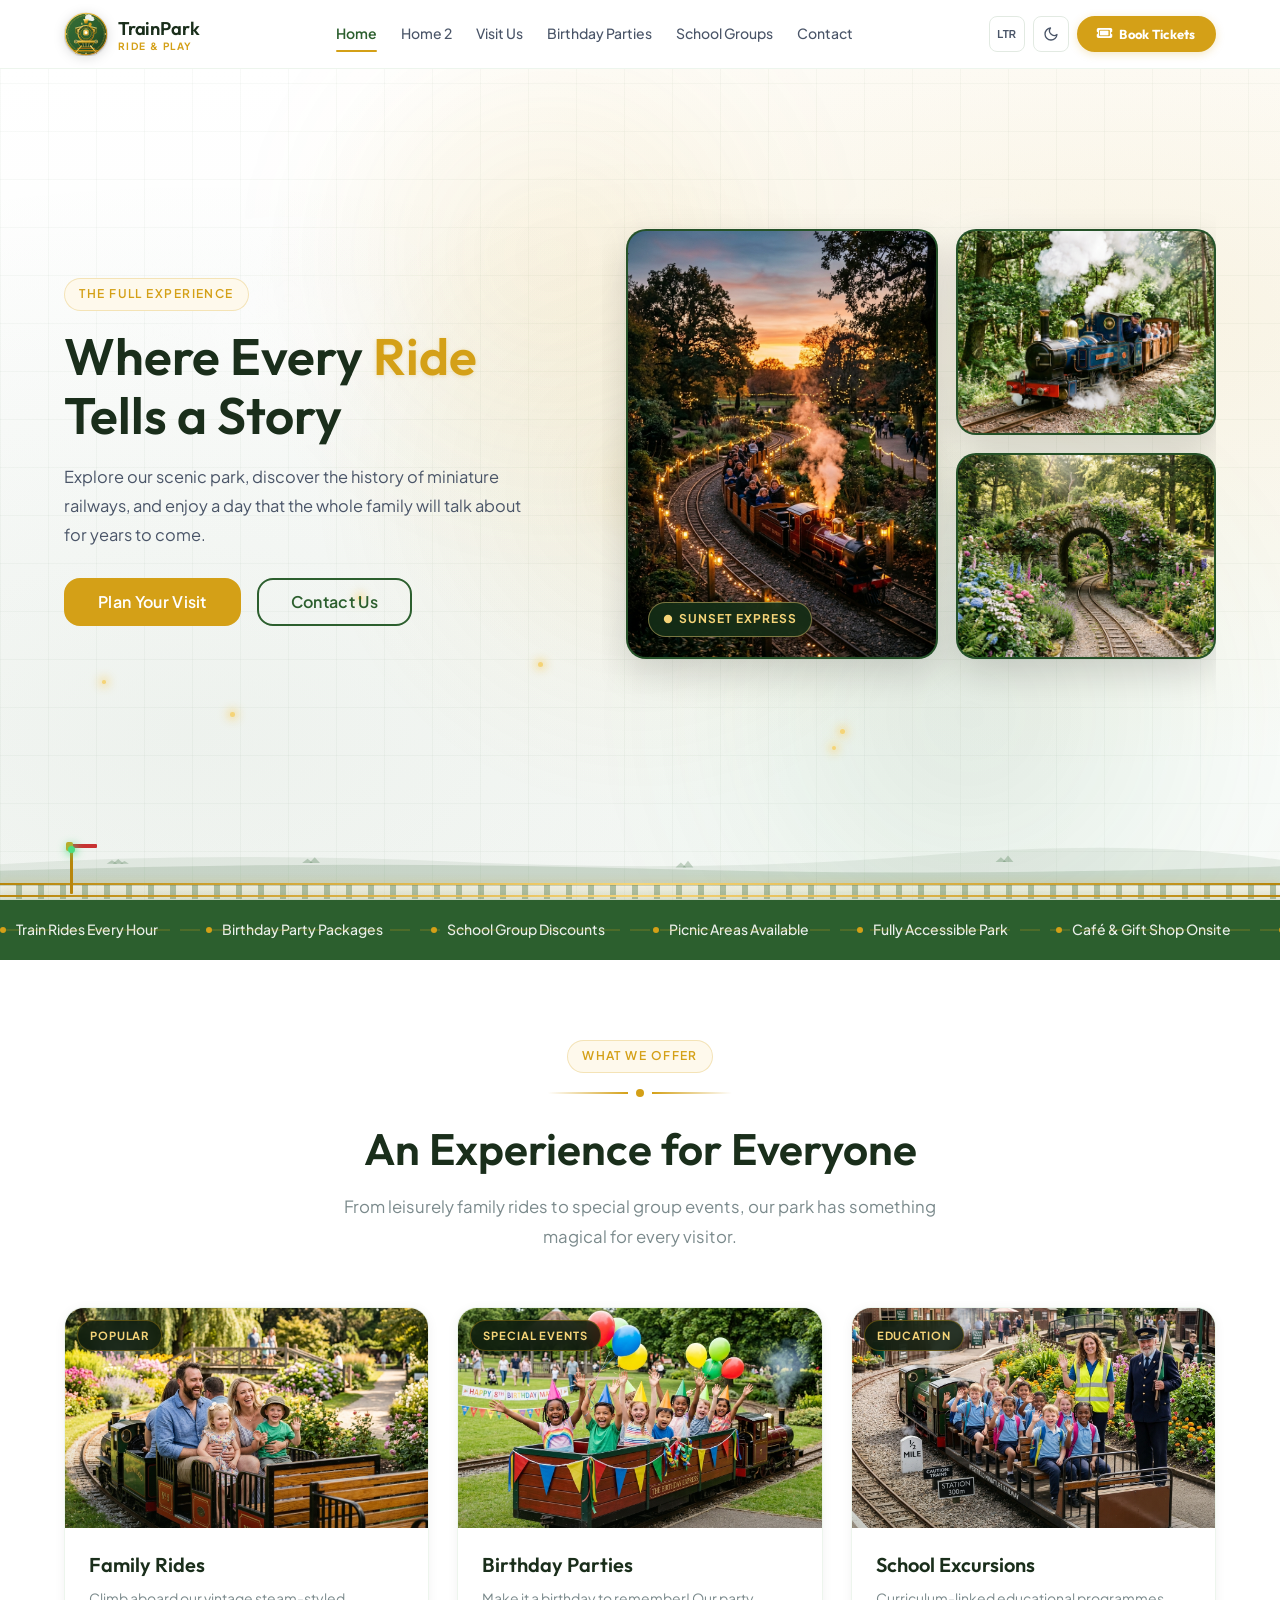
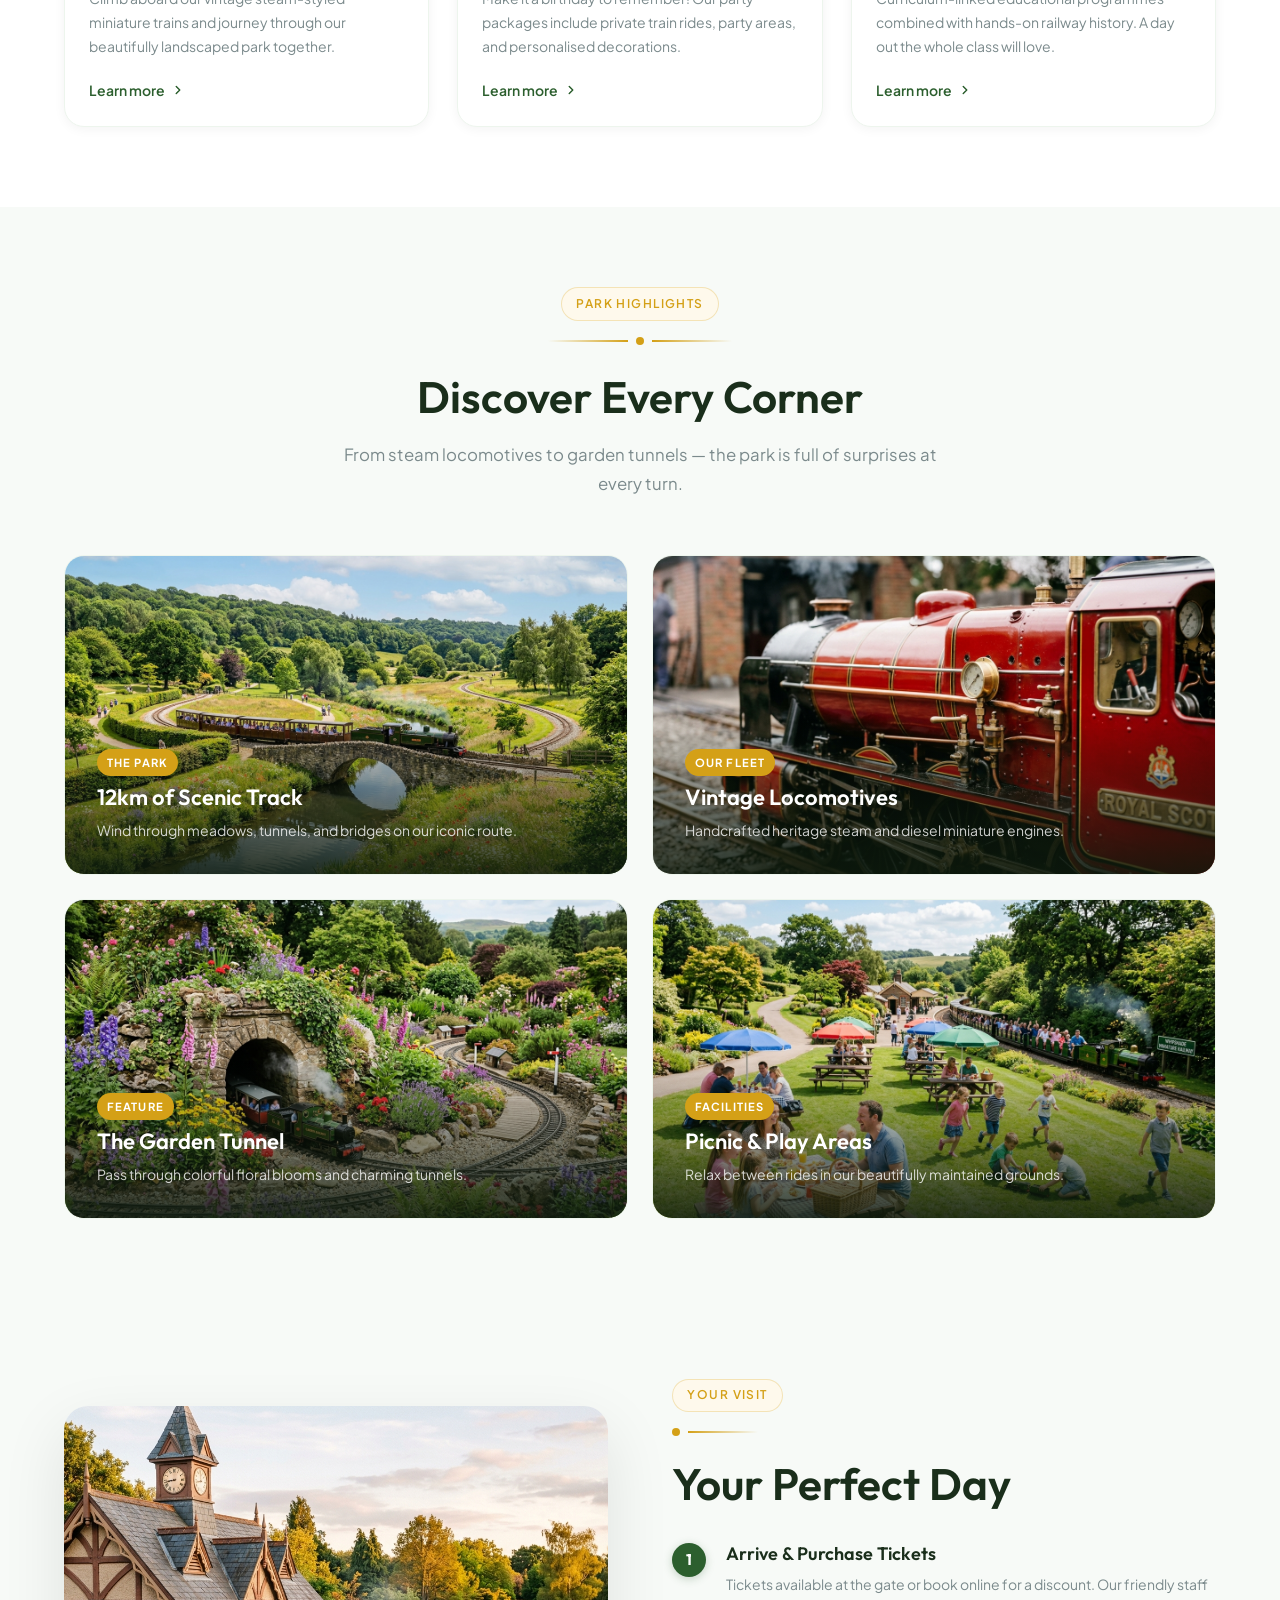
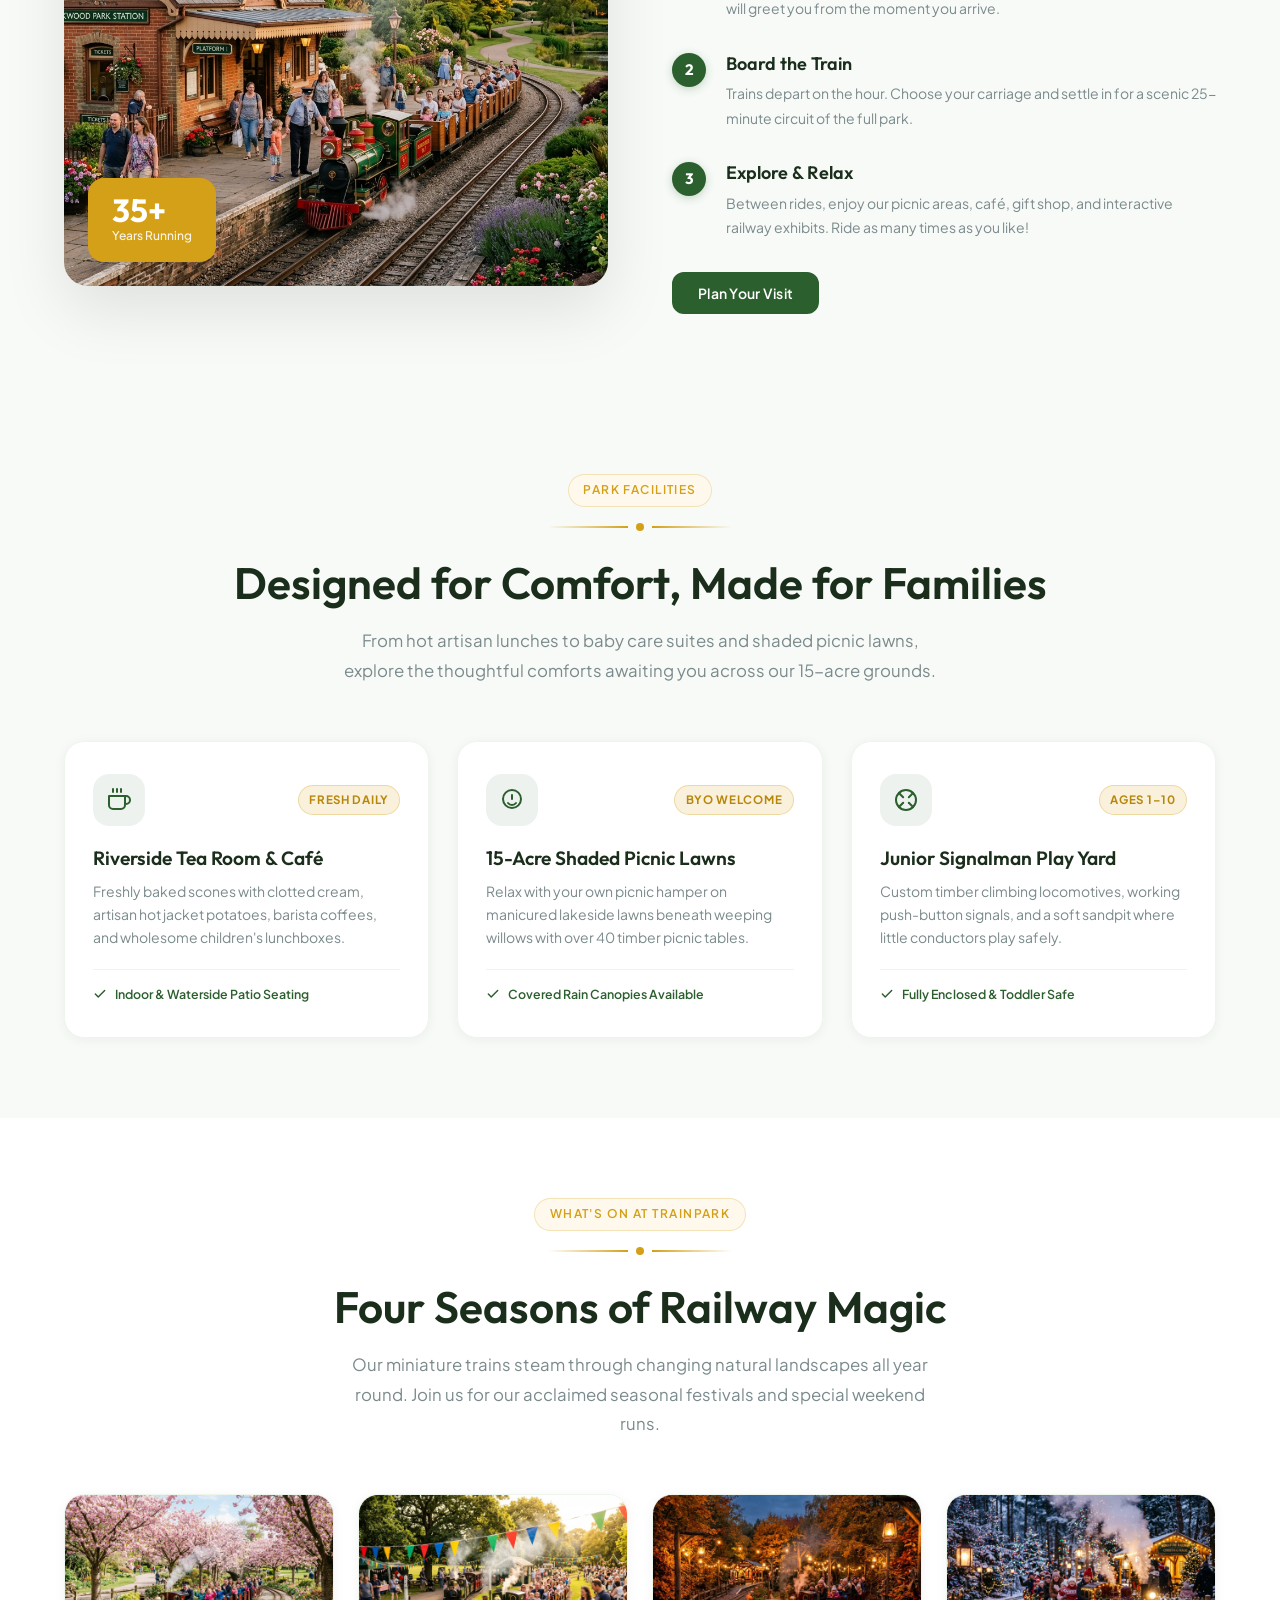
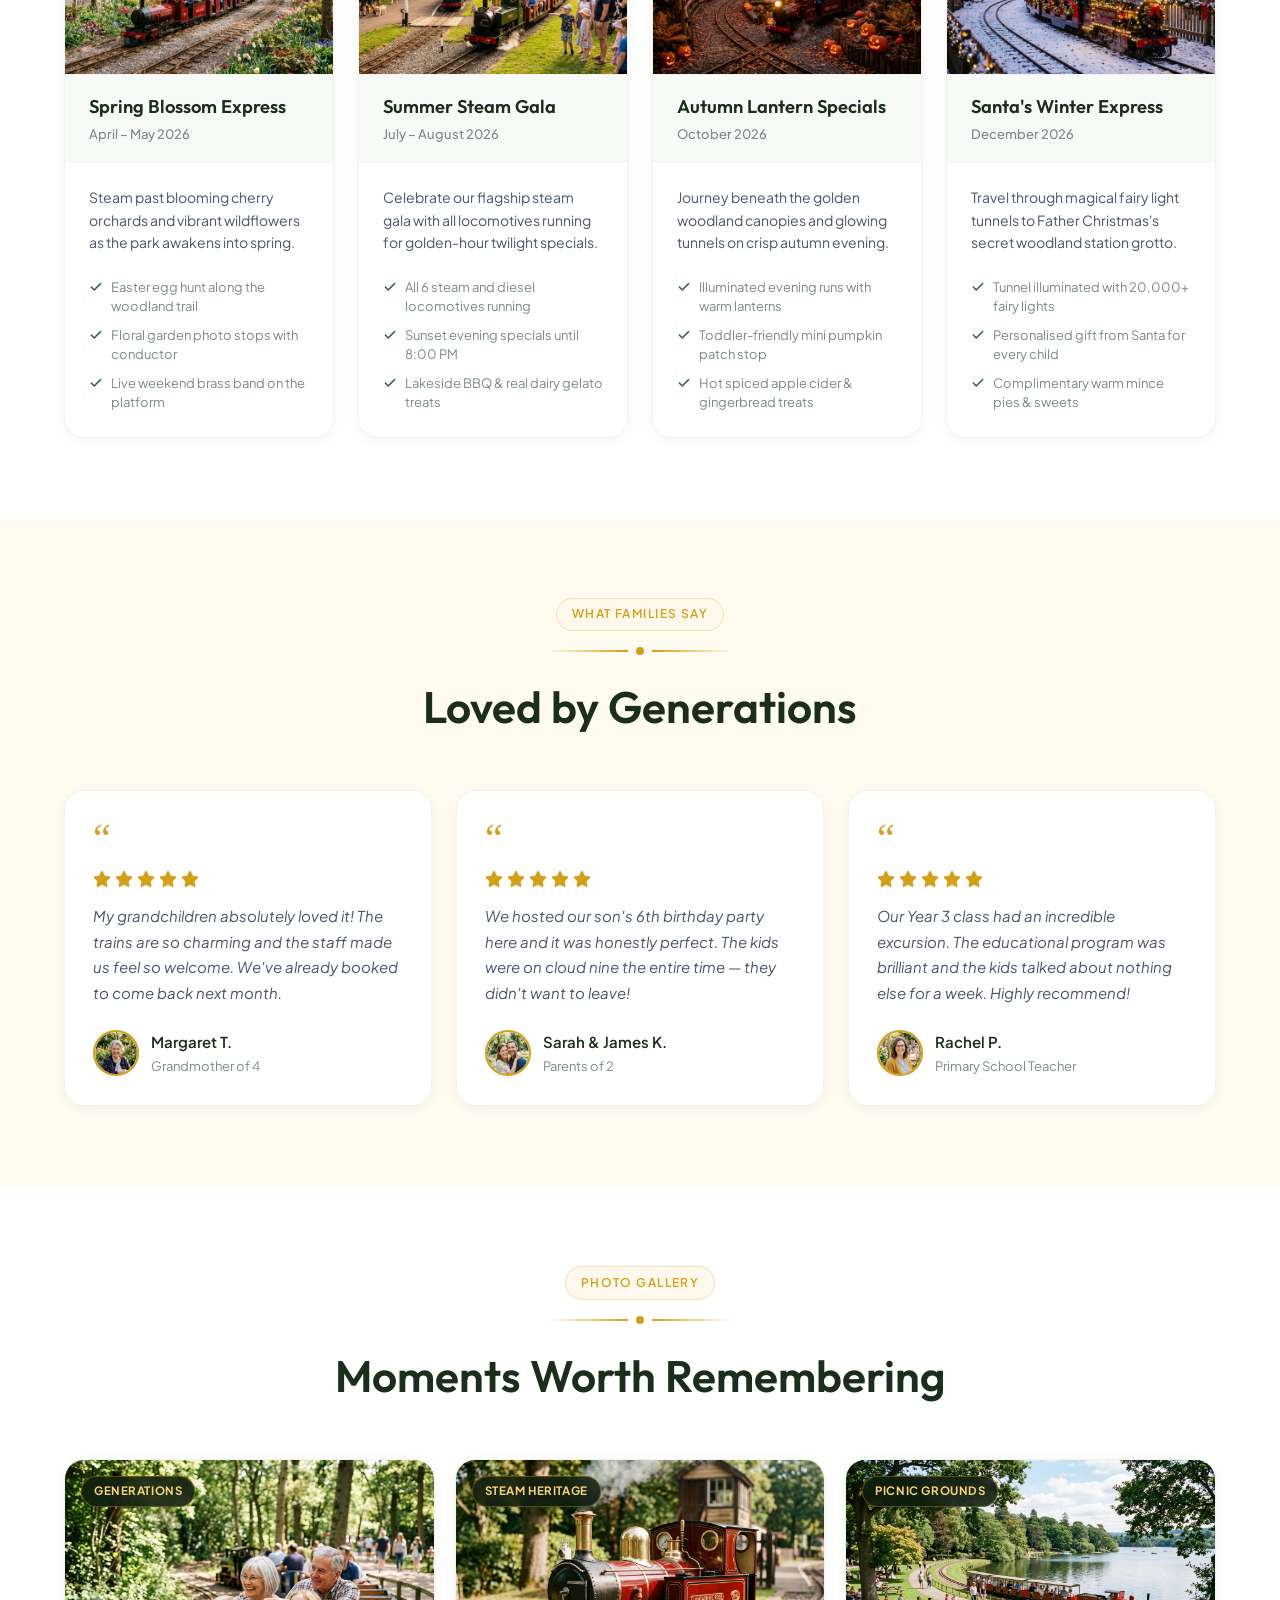
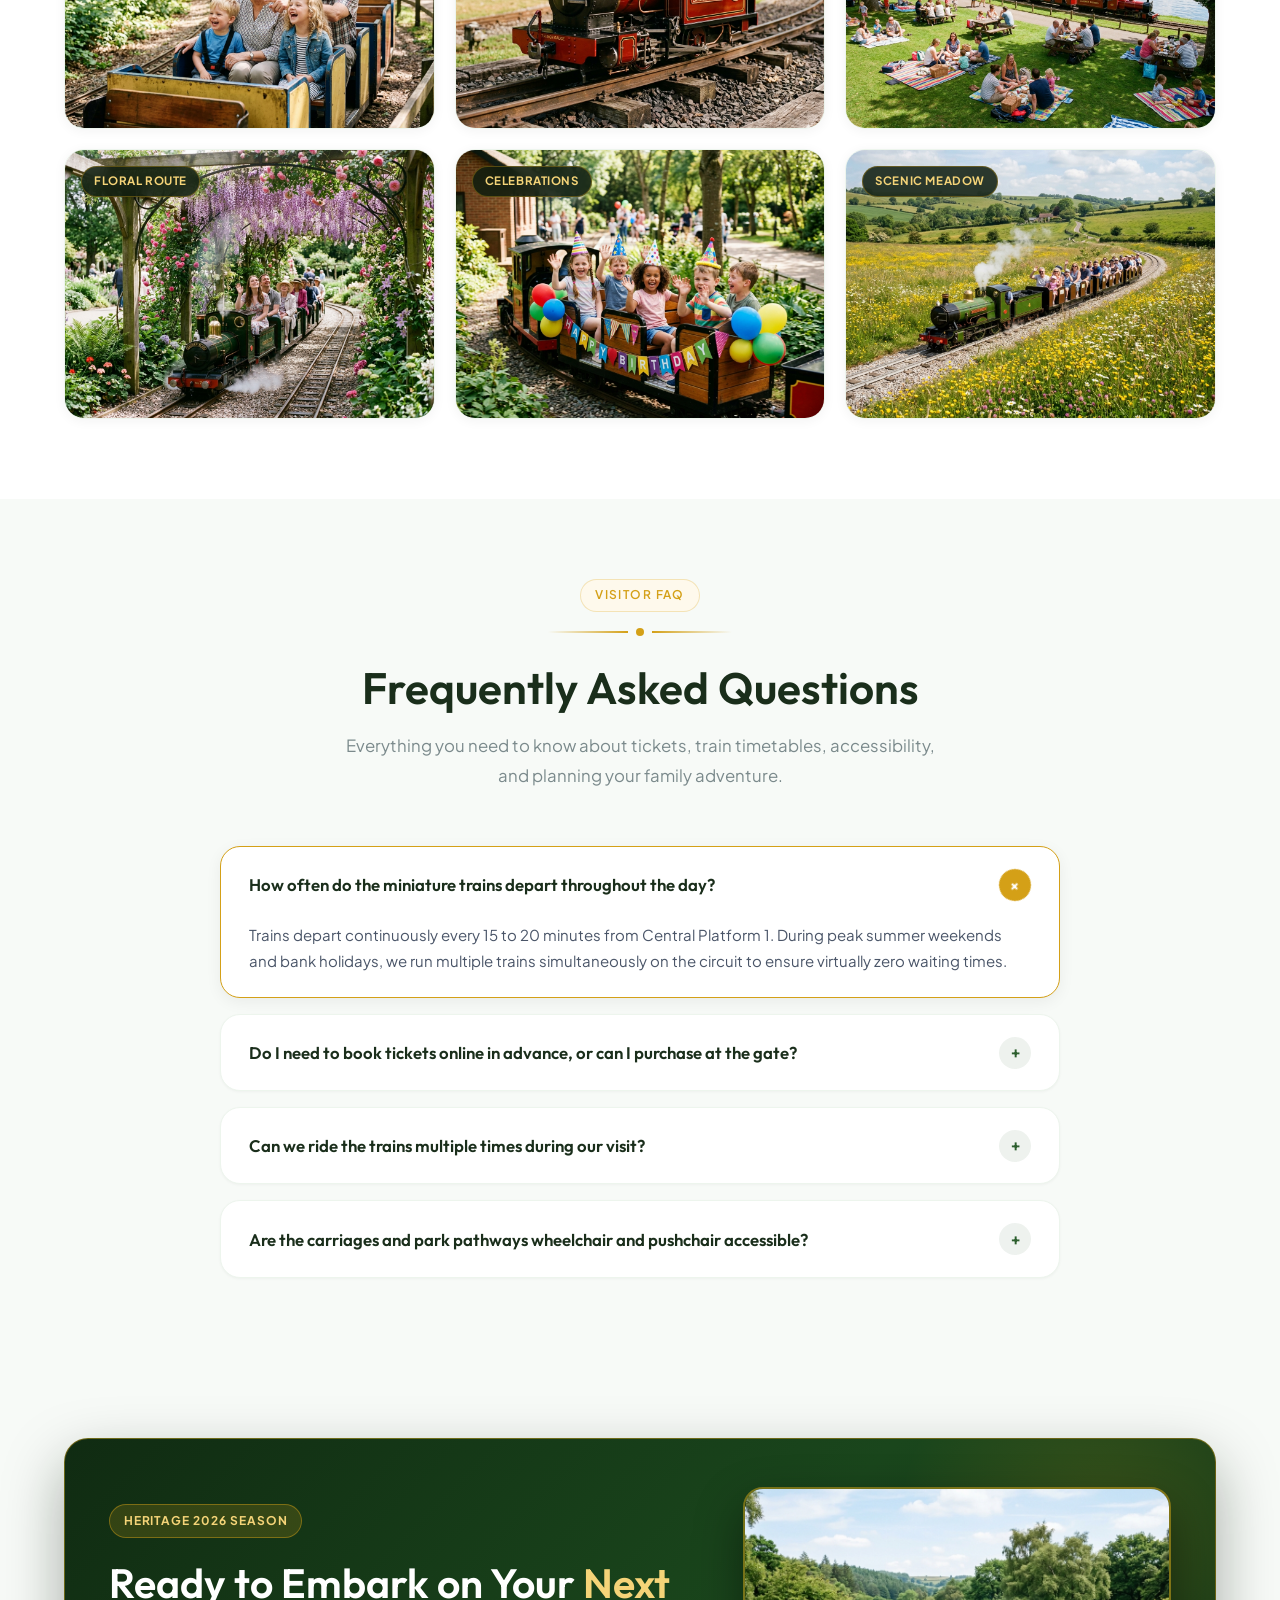
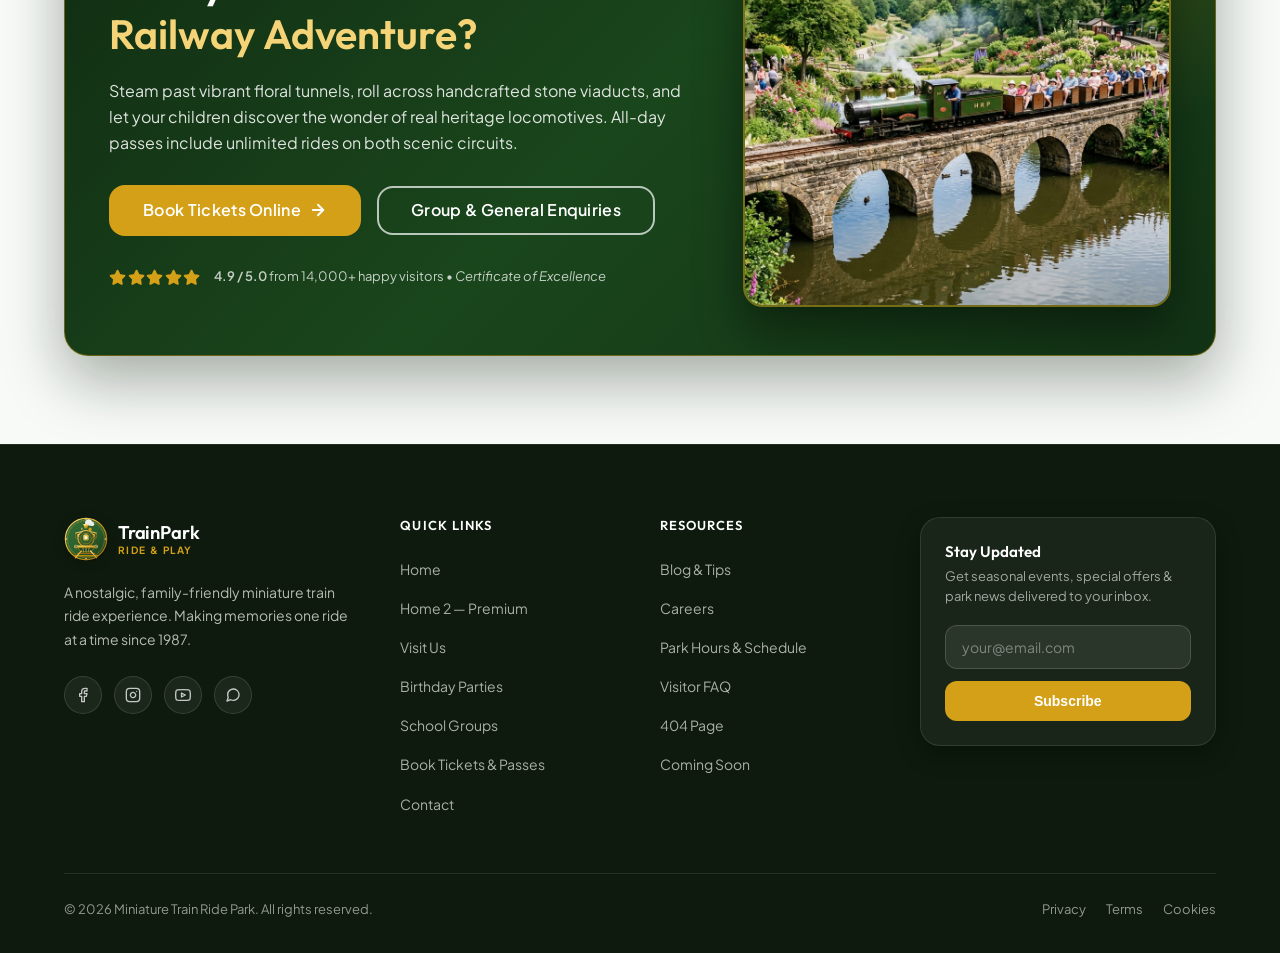
==== commit 1d9098da: "feat: integrate Font Awesome icons across pages and add tickets page" ====
--- a/index.html
+++ b/index.html
@@ -6,7 +6,8 @@
 <title>Miniature Train Ride Park — Nostalgic Family Fun</title>
 <meta name="description" content="Experience the joy of miniature train rides at our family-friendly park. Perfect for all ages — birthday parties, school groups, and weekend adventures.">
 <link rel="icon" href="favicon.svg" type="image/svg+xml">
-<link rel="stylesheet" href="style.css">
+  <link rel="stylesheet" href="https://cdnjs.cloudflare.com/ajax/libs/font-awesome/6.5.1/css/all.min.css">
+  <link rel="stylesheet" href="style.css">
 </head>
 <body>
 <div id="navbar-container"></div>
@@ -712,7 +713,7 @@
     <div class="testimonials-grid">
       <article class="testimonial-card anim-fade-up delay-1">
         <div class="testimonial-quote">&ldquo;</div>
-        <div class="testimonial-stars" aria-label="5 out of 5 stars">★★★★★</div>
+        <div class="testimonial-stars" aria-label="5 out of 5 stars"><i class="fa-solid fa-star"></i><i class="fa-solid fa-star"></i><i class="fa-solid fa-star"></i><i class="fa-solid fa-star"></i><i class="fa-solid fa-star"></i></div>
         <p class="testimonial-text">My grandchildren absolutely loved it! The trains are so charming and the staff made us feel so welcome. We've already booked to come back next month.</p>
         <div class="testimonial-author">
           <div class="author-avatar">
@@ -726,7 +727,7 @@
       </article>
       <article class="testimonial-card anim-fade-up delay-2">
         <div class="testimonial-quote">&ldquo;</div>
-        <div class="testimonial-stars" aria-label="5 out of 5 stars">★★★★★</div>
+        <div class="testimonial-stars" aria-label="5 out of 5 stars"><i class="fa-solid fa-star"></i><i class="fa-solid fa-star"></i><i class="fa-solid fa-star"></i><i class="fa-solid fa-star"></i><i class="fa-solid fa-star"></i></div>
         <p class="testimonial-text">We hosted our son's 6th birthday party here and it was honestly perfect. The kids were on cloud nine the entire time — they didn't want to leave!</p>
         <div class="testimonial-author">
           <div class="author-avatar">
@@ -740,7 +741,7 @@
       </article>
       <article class="testimonial-card anim-fade-up delay-3">
         <div class="testimonial-quote">&ldquo;</div>
-        <div class="testimonial-stars" aria-label="5 out of 5 stars">★★★★★</div>
+        <div class="testimonial-stars" aria-label="5 out of 5 stars"><i class="fa-solid fa-star"></i><i class="fa-solid fa-star"></i><i class="fa-solid fa-star"></i><i class="fa-solid fa-star"></i><i class="fa-solid fa-star"></i></div>
         <p class="testimonial-text">Our Year 3 class had an incredible excursion. The educational program was brilliant and the kids talked about nothing else for a week. Highly recommend!</p>
         <div class="testimonial-author">
           <div class="author-avatar">
@@ -929,7 +930,7 @@
 
           <!-- Action Buttons -->
           <div class="expedition-actions">
-            <a href="visit.html" class="btn btn-secondary btn-lg" id="ctaBookBtn">
+            <a href="tickets.html" class="btn btn-secondary btn-lg" id="ctaBookBtn">
               Book Tickets Online
               <svg xmlns="http://www.w3.org/2000/svg" width="18" height="18" viewBox="0 0 24 24" fill="none" stroke="currentColor" stroke-width="2.5" stroke-linecap="round" stroke-linejoin="round"><line x1="5" y1="12" x2="19" y2="12"/><polyline points="12 5 19 12 12 19"/></svg>
             </a>
@@ -940,7 +941,7 @@
 
           <!-- Social Proof & Review Score -->
           <div class="expedition-rating-strip">
-            <div class="rating-stars" aria-label="5 stars">★★★★★</div>
+            <div class="rating-stars" aria-label="5 stars"><i class="fa-solid fa-star"></i><i class="fa-solid fa-star"></i><i class="fa-solid fa-star"></i><i class="fa-solid fa-star"></i><i class="fa-solid fa-star"></i></div>
             <div class="rating-text">
               <strong>4.9 / 5.0</strong> from 14,000+ happy visitors • <em>Certificate of Excellence</em>
             </div>
--- a/style.css
+++ b/style.css
@@ -1,11 +1,11 @@
 /* ===== MINIATURE TRAIN RIDE PARK === */
 @import url('https://fonts.googleapis.com/css2?family=Outfit:wght@400;500;600;700;800&family=Plus+Jakarta+Sans:wght@400;500;600;700&display=swap');
-:root{--primary:#2C5F2E;--primary-hover:#245028;--primary-light:#EEF5EE;--primary-glow:rgba(44,95,46,0.25);--primary-subtle:rgba(44,95,46,0.08);--secondary:#D4A017;--secondary-hover:#B8860B;--secondary-light:#FEF9EC;--text-heading:#1A2E1B;--text-body:#4A5568;--text-muted:#7B8A8C;--bg-body:#FFFFFF;--bg-surface:#F7FAF7;--bg-card:#FFFFFF;--bg-warm:#FFFBF0;--border-default:#E2EAE2;--border-light:#EDF5ED;--shadow-sm:0 1px 3px rgba(0,0,0,0.04);--shadow-md:0 4px 16px rgba(0,0,0,0.06);--shadow-lg:0 12px 40px rgba(0,0,0,0.08);--shadow-xl:0 24px 64px rgba(0,0,0,0.10);--shadow-card:0 2px 12px rgba(0,0,0,0.05);--shadow-card-hover:0 12px 36px rgba(44,95,46,0.14),0 4px 12px rgba(0,0,0,0.06);--font-heading:'Outfit',-apple-system,BlinkMacSystemFont,sans-serif;--font-body:'Plus Jakarta Sans',-apple-system,BlinkMacSystemFont,sans-serif;--radius-sm:0.5rem;--radius-md:0.75rem;--radius-lg:1rem;--radius-xl:1.25rem;--radius-2xl:1.5rem;--radius-full:9999px;--transition-fast:all 0.2s cubic-bezier(0.4,0,0.2,1);--transition-smooth:all 0.35s cubic-bezier(0.4,0,0.2,1);--transition-premium:all 0.5s cubic-bezier(0.16,1,0.3,1);--gutter-x:1.25rem;}
+:root{--primary:#2C5F2E;--primary-hover:#245028;--primary-light:#EEF5EE;--primary-glow:rgba(44,95,46,0.25);--primary-subtle:rgba(44,95,46,0.08);--secondary:#D4A017;--secondary-hover:#B8860B;--secondary-light:#FEF9EC;--text-heading:#1A2E1B;--text-body:#4A5568;--text-muted:#7B8A8C;--bg-body:#FFFFFF;--bg-surface:#F7FAF7;--bg-card:#FFFFFF;--bg-warm:#FFFBF0;--border-default:#E2EAE2;--border-light:#EDF5ED;--shadow-sm:0 1px 3px rgba(0,0,0,0.04);--shadow-md:0 4px 16px rgba(0,0,0,0.06);--shadow-lg:0 12px 40px rgba(0,0,0,0.08);--shadow-xl:0 24px 64px rgba(0,0,0,0.10);--shadow-card:0 2px 12px rgba(0,0,0,0.05);--shadow-card-hover:0 12px 36px rgba(44,95,46,0.14),0 4px 12px rgba(0,0,0,0.06);--font-heading:'Outfit',-apple-system,BlinkMacSystemFont,sans-serif;--font-body:'Plus Jakarta Sans',-apple-system,BlinkMacSystemFont,sans-serif;--radius-sm:0.5rem;--radius-md:0.75rem;--radius-lg:1rem;--radius-xl:1.25rem;--radius-2xl:1.5rem;--radius-full:9999px;--transition-fast:all 0.2s cubic-bezier(0.4,0,0.2,1);--transition-smooth:all 0.35s cubic-bezier(0.4,0,0.2,1);--transition-premium:all 0.5s cubic-bezier(0.16,1,0.3,1);--gutter-x:1.5rem;}
 .dark{--text-heading:#F5F7F5;--text-body:#D1DCD1;--text-muted:#98AB98;--bg-body:#0E100E;--bg-surface:#141714;--bg-card:#1C201C;--bg-warm:#161916;--border-default:#2A302A;--border-light:#202420;--primary-light:rgba(44,95,46,0.25);--primary-subtle:rgba(74,222,128,0.12);--secondary-light:rgba(212,160,23,0.12);--shadow-sm:0 1px 3px rgba(0,0,0,0.3);--shadow-md:0 4px 16px rgba(0,0,0,0.4);--shadow-lg:0 12px 40px rgba(0,0,0,0.5);--shadow-xl:0 24px 64px rgba(0,0,0,0.6);--shadow-card:0 2px 12px rgba(0,0,0,0.3);--shadow-card-hover:0 12px 36px rgba(74,222,128,0.15),0 4px 12px rgba(0,0,0,0.4);}
 *,*::before,*::after{margin:0;padding:0;box-sizing:border-box;}
-html{scroll-behavior:smooth;-webkit-font-smoothing:antialiased;overflow-x:hidden;}
+html{scroll-behavior:smooth;-webkit-font-smoothing:antialiased;overflow-x:clip;}
 section[id],div[id]{scroll-margin-top:80px;}
-body{font-family:var(--font-body);font-weight:400;color:var(--text-body);background-color:var(--bg-body);line-height:1.7;transition:background-color 0.3s ease,color 0.3s ease;overflow-x:hidden;}
+body{font-family:var(--font-body);font-weight:400;color:var(--text-body);background-color:var(--bg-body);line-height:1.7;transition:background-color 0.3s ease,color 0.3s ease;overflow-x:clip;}
 img{max-width:100%;height:auto;display:block;}
 a{text-decoration:none;color:inherit;transition:var(--transition-fast);}
 ul,ol{list-style:none;}
@@ -18,7 +18,7 @@
 .benefit-title,.exp-card-title,.bento-title,.season-title,.season-name,
 .waypoint-title,.fleet-name,.amenity-title,.form-title,.footer-col-title,
 .footer-newsletter-title,.testi-author-name,.contact-info-title,
-.brand-top,.ticket-brand{
+.brand-top{
   font-family:var(--font-heading);
   font-weight:600;
   color:var(--text-heading);
@@ -46,6 +46,7 @@
 }
 strong,b{font-weight:600;}
 .container{width:100%;max-width:1200px;margin:0 auto;padding-left:var(--gutter-x);padding-right:var(--gutter-x);}
+.journey-section,.testimonials-section,.zigzag-section,.cta2-section,.party-cta-section,.school-cta-section,.visit-cta-section,.home-expedition-cta{padding:5rem 0;}
 .section{padding:5rem 0;}.section-sm{padding:3rem 0;}.section-lg{padding:7rem 0;}
 .section-alt{background:var(--bg-surface);}.section-warm{background:var(--bg-warm);}
 .section-label{display:inline-flex;align-items:center;gap:0.5rem;font-size:0.75rem;font-weight:600;letter-spacing:0.12em;text-transform:uppercase;color:var(--secondary);background:var(--secondary-light);border:1px solid rgba(212,160,23,0.25);padding:0.35rem 0.9rem;border-radius:var(--radius-full);margin-bottom:1rem;}
@@ -75,7 +76,7 @@
 .navbar{position:fixed;top:0;left:0;right:0;z-index:1000;background:rgba(255,255,255,0.95);backdrop-filter:blur(12px);-webkit-backdrop-filter:blur(12px);border-bottom:1px solid var(--border-light);transition:var(--transition-smooth);}
 .dark .navbar{background:rgba(13,26,13,0.95);border-bottom-color:var(--border-default);}
 .navbar.scrolled{box-shadow:var(--shadow-md);}
-.nav-inner{display:flex;align-items:center;justify-content:space-between;max-width:1200px;margin:0 auto;padding:0 var(--gutter-x);height:68px;}
+.nav-inner{display:flex;align-items:center;justify-content:space-between;width:100%;max-width:1200px;margin:0 auto;padding-left:var(--gutter-x);padding-right:var(--gutter-x);height:68px;}
 .nav-logo{display:flex;align-items:center;gap:0.625rem;flex-shrink:0;text-decoration:none;}
 .nav-logo-img{width:44px;height:44px;object-fit:contain;flex-shrink:0;filter:drop-shadow(0 2px 6px rgba(0,0,0,0.15));transition:transform 0.3s cubic-bezier(0.16,1,0.3,1);}
 .nav-logo:hover .nav-logo-img{transform:scale(1.06) rotate(-2deg);}
@@ -93,11 +94,16 @@
 .nav-link:hover::after,.nav-link.active::after{width:100%;}
 .nav-link.active{font-weight:600;}
 .nav-actions{display:flex;align-items:center;gap:0.5rem;flex-shrink:0;}
-.nav-icon-btn{display:flex;align-items:center;justify-content:center;width:36px;height:36px;border-radius:var(--radius-sm);background:transparent;border:1px solid var(--border-default);color:var(--text-body);cursor:pointer;transition:var(--transition-fast);font-size:0.6875rem;font-weight:600;}
+.nav-cta-btn, .nav-actions .nav-cta-btn{display:inline-flex;align-items:center;justify-content:center;height:36px;gap:0.45rem;font-family:var(--font-heading);font-weight:700;font-size:0.8125rem;letter-spacing:0.02em;padding:0 1.15rem;border-radius:var(--radius-full);white-space:nowrap;text-decoration:none;box-sizing:border-box;box-shadow:0 2px 8px rgba(212,160,23,0.25);transition:var(--transition-fast);}
+.nav-cta-btn:hover{box-shadow:0 4px 14px rgba(212,160,23,0.4);transform:translateY(-1px);}
+.nav-cta-btn svg{flex-shrink:0;}
+.nav-cta-btn i{flex-shrink:0;font-size:0.85rem;}
+.nav-cta-btn span{line-height:1;display:inline-block;}
+.nav-icon-btn{display:flex;align-items:center;justify-content:center;width:36px;height:36px;border-radius:var(--radius-sm);background:transparent;border:1px solid var(--border-default);color:var(--text-body);cursor:pointer;transition:var(--transition-fast);font-size:0.6875rem;font-weight:600;box-sizing:border-box;}
 .nav-icon-btn:hover{background:var(--bg-surface);color:var(--primary);border-color:var(--primary);}
 .dark .nav-icon-btn{color:rgba(255,255,255,0.75);border-color:var(--border-default);}
 .dark .nav-icon-btn:hover{background:rgba(255,255,255,0.06);color:#FFFFFF;border-color:var(--secondary);}
-.mobile-menu-btn{display:none;width:38px;height:38px;align-items:center;justify-content:center;border-radius:var(--radius-sm);background:transparent;border:1px solid var(--border-default);color:var(--text-body);cursor:pointer;transition:var(--transition-fast);}
+.mobile-menu-btn{display:none;width:36px;height:36px;align-items:center;justify-content:center;border-radius:var(--radius-sm);background:transparent;border:1px solid var(--border-default);color:var(--text-body);cursor:pointer;transition:var(--transition-fast);box-sizing:border-box;}
 .mobile-menu-btn:hover{background:var(--bg-surface);color:var(--primary);border-color:var(--primary);}
 .dark .mobile-menu-btn{color:rgba(255,255,255,0.75);border-color:var(--border-default);}
 .dark .mobile-menu-btn:hover{color:#FFFFFF;border-color:var(--secondary);background:rgba(255,255,255,0.06);}
@@ -176,7 +182,7 @@
 @keyframes heroProgress{from{width:0%;}to{width:100%;}}
 .hero-stats-bar{position:relative;z-index:2;width:100%;margin-top:auto;background:rgba(255,255,255,0.97);backdrop-filter:blur(8px);border-top:1px solid var(--border-light);}
 .dark .hero-stats-bar{background:rgba(22,33,22,0.97);border-top-color:var(--border-default);}
-.hero-stats-inner{display:flex;align-items:stretch;max-width:1200px;margin:0 auto;}
+.hero-stats-inner{display:flex;align-items:stretch;width:100%;max-width:1200px;margin:0 auto;padding-left:var(--gutter-x);padding-right:var(--gutter-x);}
 .stat-item{flex:1;padding:1.25rem 2rem;text-align:center;border-right:1px solid var(--border-light);}
 .dark .stat-item{border-right-color:var(--border-default);}
 .stat-item:last-child{border-right:none;}
@@ -259,6 +265,7 @@
 .testimonial-card:hover .testimonial-quote{transform:scale(1.1) rotate(-4deg);}
 .testimonial-stars{display:flex;gap:0.25rem;margin-bottom:1rem;color:var(--secondary);}
 .testimonial-text{font-size:0.9375rem;color:var(--text-body);line-height:1.7;margin-bottom:1.5rem;font-style:italic;}
+.testimonial-author{display:flex;align-items:center;gap:0.75rem;}
 .author-avatar{width:46px;height:46px;border-radius:50%;overflow:hidden;border:2px solid var(--secondary);display:flex;align-items:center;justify-content:center;background:var(--primary-light);flex-shrink:0;box-shadow:var(--shadow-sm);transition:transform 0.3s ease,box-shadow 0.3s ease;}
 .testimonial-card:hover .author-avatar{transform:scale(1.08);box-shadow:0 0 12px rgba(212,160,23,0.45);}
 .author-avatar img{width:100%;height:100%;object-fit:cover;display:block;border-radius:50%;}
@@ -344,14 +351,14 @@
 .hours-status-badge{display:inline-flex;align-items:center;gap:0.5rem;background:rgba(212,160,23,0.22);border:1px solid rgba(212,160,23,0.45);color:#F5D478;font-size:0.72rem;font-weight:700;text-transform:uppercase;letter-spacing:0.06em;padding:0.35rem 0.8rem;border-radius:var(--radius-full);}
 .status-indicator-dot{width:8px;height:8px;border-radius:50%;background:#4ADE80;box-shadow:0 0 0 3px rgba(74,222,128,0.3);animation:pulse 2s infinite;}
 .hours-schedule-list{padding:1.25rem 1.75rem;flex:1;}
-.hours-schedule-list .hours-row{display:flex;justify-content:space-between;align-items:center;padding:0.9rem 0;border-bottom:1px solid var(--border-light);gap:1rem;}
+.hours-schedule-list .hours-row{display:flex;justify-content:space-between;align-items:center;padding:0.9rem 0;border-bottom:1px solid var(--border-light);gap:0.75rem;}
 .hours-schedule-list .hours-row:last-child{border-bottom:none;}
 .hours-day-info{display:flex;align-items:center;gap:0.75rem;flex-wrap:wrap;}
 .hours-day{font-weight:600;color:var(--text-heading);font-size:0.9375rem;}
 .hours-tag{font-size:0.6875rem;font-weight:600;padding:0.2rem 0.55rem;border-radius:var(--radius-full);background:var(--primary-subtle);color:var(--primary);text-transform:uppercase;letter-spacing:0.04em;}
 .hours-tag.popular{background:var(--secondary-light);color:var(--secondary-hover);border:1px solid rgba(212,160,23,0.3);}
-.hours-time{font-family:var(--font-heading);font-size:1.05rem;font-weight:700;color:var(--primary);}
-.hours-closed{font-size:0.875rem;font-weight:600;color:var(--text-muted);background:var(--bg-surface);padding:0.25rem 0.75rem;border-radius:var(--radius-sm);border:1px solid var(--border-light);}
+.hours-time{font-family:var(--font-heading);font-size:1.05rem;font-weight:700;color:var(--primary);white-space:nowrap;flex-shrink:0;text-align:right;}
+.hours-closed{font-size:0.875rem;font-weight:600;color:var(--text-muted);background:var(--bg-surface);padding:0.25rem 0.75rem;border-radius:var(--radius-sm);border:1px solid var(--border-light);white-space:nowrap;flex-shrink:0;text-align:right;}
 .hours-card-footer{padding:0 1.75rem 1.75rem;}
 
 .hours-station-card{position:relative;background:var(--bg-card);border:1px solid var(--border-light);border-radius:var(--radius-xl);box-shadow:var(--shadow-card);overflow:hidden;display:flex;flex-direction:column;transition:transform 0.4s cubic-bezier(0.16,1,0.3,1), box-shadow 0.4s cubic-bezier(0.16,1,0.3,1), border-color 0.3s ease;}
@@ -390,17 +397,14 @@
 .dark .pricing-card::before{background:linear-gradient(90deg,#4ADE80 0%,#F5D478 100%);}
 .pricing-card:hover{transform:translateY(-8px);box-shadow:0 20px 42px -10px rgba(44,95,46,0.2), 0 0 0 1px rgba(44,95,46,0.15);border-color:var(--primary);}
 .pricing-card:hover::before{opacity:1;transform:scaleX(1);}
-.pricing-card.featured{border:2px solid var(--primary);box-shadow:0 14px 40px rgba(44,95,46,0.18);}
+.pricing-card.featured{border:2px solid var(--primary);box-shadow:0 14px 40px rgba(44,95,46,0.18);overflow:visible;}
+.pricing-card.featured::before{display:none;}
 .pricing-card.featured:hover{box-shadow:0 24px 50px -10px rgba(212,160,23,0.3), 0 0 0 1px var(--secondary);border-color:var(--secondary);}
 .dark .pricing-card:hover{border-color:#4ADE80;box-shadow:0 20px 45px -10px rgba(0,0,0,0.7), 0 0 25px rgba(74,222,128,0.15);}
 .dark .pricing-card.featured:hover{border-color:var(--secondary);box-shadow:0 24px 55px -10px rgba(0,0,0,0.8), 0 0 30px rgba(212,160,23,0.22);}
 .featured-ribbon{position:absolute;top:-13px;left:50%;transform:translateX(-50%);background:var(--secondary);color:#fff;font-size:0.6875rem;font-weight:800;text-transform:uppercase;letter-spacing:0.1em;padding:0.25rem 0.9rem;border-radius:var(--radius-full);box-shadow:0 2px 8px rgba(212,160,23,0.35);white-space:nowrap;z-index:6;transition:transform 0.3s ease,box-shadow 0.3s ease;}
 .pricing-card.featured:hover .featured-ribbon{transform:translateX(-50%) translateY(-2px);box-shadow:0 6px 16px rgba(212,160,23,0.45);}
 .pricing-type{font-family:var(--font-heading);font-size:1.25rem;font-weight:600;color:var(--text-heading);display:block;transition:color 0.3s ease;}
-.pricing-card:hover .pricing-type{color:var(--primary);}
-.dark .pricing-card:hover .pricing-type{color:#4ADE80;}
-.pricing-card.featured:hover .pricing-type{color:var(--secondary);}
-.dark .pricing-card.featured:hover .pricing-type{color:var(--secondary);}
 .pricing-card:hover .pricing-type{color:var(--primary);}
 .dark .pricing-card:hover .pricing-type{color:#4ADE80;}
 .pricing-card.featured:hover .pricing-type{color:var(--secondary);}
@@ -419,9 +423,9 @@
 .pricing-card.featured .pricing-perks li svg{color:var(--secondary);}
 
 .ticket-bottom-bar{display:grid;grid-template-columns:1fr 1fr;gap:1.5rem;margin-top:2.5rem;}
-.ticket-special-pill{background:var(--bg-card);border:1px solid var(--border-light);border-radius:var(--radius-lg);padding:1.25rem 1.5rem;display:flex;align-items:center;gap:1rem;box-shadow:var(--shadow-sm);font-size:0.875rem;color:var(--text-body);}
+.ticket-special-pill{background:var(--bg-card);border:1px solid var(--border-light);border-radius:var(--radius-lg);padding:1.25rem 1.5rem;display:flex;align-items:flex-start;gap:1rem;box-shadow:var(--shadow-sm);font-size:0.875rem;color:var(--text-body);}
 .ticket-special-pill strong{color:var(--text-heading);}
-.pill-badge{background:var(--secondary);color:#fff;font-weight:800;font-size:0.72rem;letter-spacing:0.08em;padding:0.4rem 0.8rem;border-radius:var(--radius-md);flex-shrink:0;}
+.pill-badge{background:var(--secondary);color:#fff;font-weight:800;font-size:0.72rem;letter-spacing:0.08em;padding:0.4rem 0.6rem;border-radius:var(--radius-md);flex-shrink:0;min-width:78px;text-align:center;justify-content:center;display:inline-flex;margin-top:2px;}
 .pill-badge.secondary-badge{background:var(--primary);}
 
 .notice-box{background:var(--secondary-light);border:1px solid rgba(212,160,23,0.25);border-radius:var(--radius-md);padding:1rem 1.25rem;display:flex;gap:0.75rem;align-items:flex-start;margin-top:1.5rem;}
@@ -456,6 +460,7 @@
 .dark .pricing-perks li svg{color:#4ADE80;}
 .dark .pricing-card.featured .pricing-perks li svg{color:var(--secondary);}
 .dark .ticket-special-pill{background:var(--bg-card);border-color:var(--border-default);}
+.dark .ticket-special-pill a{color:var(--secondary)!important;}
 .dark .pill-badge.secondary-badge{background:#1E4220;border:1px solid rgba(74,222,128,0.35);color:#E2ECE2;}
 
 .hours-ticket-grid{display:grid;grid-template-columns:1fr 1fr;gap:2rem;margin-top:3rem;}
@@ -524,6 +529,8 @@
 .benefit-card:hover .benefit-icon-wrap{transform:scale(1.1);}
 .benefit-title{font-family:var(--font-heading);font-size:1.125rem;font-weight:600;color:var(--text-heading);margin-bottom:0.625rem;transition:color 0.3s ease;}
 .benefit-desc{font-size:0.875rem;color:var(--text-muted);line-height:1.7;}
+.benefit-desc a{color:inherit;font-weight:600;text-decoration:underline;text-underline-offset:2px;transition:var(--transition-fast);}
+.benefit-desc a:hover{color:var(--secondary);}
 .school-booking-layout{display:grid;grid-template-columns:1.2fr 1fr;gap:3rem;align-items:start;margin-top:3rem;}
 
 .contact-layout{display:grid;grid-template-columns:1fr 1.6fr;gap:3rem;margin-top:3rem;}
@@ -642,9 +649,27 @@
 .dark .form-input[type="date"]{color-scheme:dark;}
 .dark .form-input[type="date"]::-webkit-calendar-picker-indicator{filter:brightness(0) invert(1);opacity:0.95;cursor:pointer;}
 .form-textarea{resize:vertical;min-height:130px;}
+.form-select{
+  appearance:none;
+  -webkit-appearance:none;
+  -moz-appearance:none;
+  padding-right:2.75rem;
+  background-image:url("data:image/svg+xml,%3Csvg xmlns='http://www.w3.org/2000/svg' width='16' height='16' viewBox='0 0 24 24' fill='none' stroke='%232D5A27' stroke-width='2.2' stroke-linecap='round' stroke-linejoin='round'%3E%3Cpolyline points='6 9 12 15 18 9'%3E%3C/polyline%3E%3C/svg%3E");
+  background-repeat:no-repeat;
+  background-position:right 1rem center;
+  background-size:1rem 1rem;
+  cursor:pointer;
+  text-overflow:ellipsis;
+  white-space:nowrap;
+  overflow:hidden;
+}
+.dark .form-select{
+  background-image:url("data:image/svg+xml,%3Csvg xmlns='http://www.w3.org/2000/svg' width='16' height='16' viewBox='0 0 24 24' fill='none' stroke='%234ade80' stroke-width='2.2' stroke-linecap='round' stroke-linejoin='round'%3E%3Cpolyline points='6 9 12 15 18 9'%3E%3C/polyline%3E%3C/svg%3E");
+  color-scheme:dark;
+}
 .auth-page{min-height:100vh;display:flex;flex-direction:column;overflow-x:hidden;background:linear-gradient(160deg,#F4F8F4 0%,#E9F2E9 50%,#FAF6EE 100%);}
 .dark .auth-page{background:linear-gradient(160deg,#0A140A 0%,#111D11 45%,#081108 100%);}
-.auth-topbar{display:flex;align-items:center;justify-content:space-between;padding:1.25rem 1.5rem;max-width:1200px;margin:0 auto;width:100%;}
+.auth-topbar{display:flex;align-items:center;justify-content:space-between;padding:1.25rem var(--gutter-x);max-width:1200px;margin:0 auto;width:100%;}
 .auth-toggle-btn{width:2.25rem;height:2.25rem;display:flex;align-items:center;justify-content:center;border-radius:var(--radius-md);background:var(--bg-card);border:1px solid var(--border-default);color:var(--text-heading);font-size:0.75rem;cursor:pointer;transition:var(--transition-fast);}
 .auth-toggle-btn:hover{background:var(--primary-subtle);border-color:var(--primary);color:var(--primary);}
 .dark .auth-toggle-btn{background:rgba(255,255,255,0.08);border-color:rgba(255,255,255,0.12);color:rgba(255,255,255,0.75);}
@@ -855,10 +880,10 @@
 .hero2-slides-track{position:relative;width:100%;min-height:500px;flex:1;display:grid;grid-template-columns:1fr;align-items:center;}
 .hero2-slide{grid-area:1/1;width:100%;height:100%;opacity:0;visibility:hidden;pointer-events:none;transition:opacity 0.7s cubic-bezier(0.4,0,0.2,1), visibility 0.7s ease;z-index:1;display:flex;align-items:center;padding-bottom:3.5rem;}
 .hero2-slide.active{opacity:1;visibility:visible;pointer-events:auto;z-index:2;}
-.hero2-slide-inner{display:grid;grid-template-columns:1.05fr 1.2fr;width:100%;height:100%;align-items:center;}
+.hero2-slide-inner{display:grid;grid-template-columns:1.05fr 1.2fr;width:100%;max-width:1200px;margin:0 auto;padding-left:var(--gutter-x);padding-right:var(--gutter-x);height:100%;align-items:center;}
 .hero2-slide.active .hero2-content{animation:fadeInUp 0.65s cubic-bezier(0.16,1,0.3,1) both;}
 .hero2-slide.active .hero2-collage-item{animation:fadeIn 0.75s ease both;}
-.hero2-left{background:transparent;display:flex;align-items:center;padding:3rem 3rem 4rem 4rem;position:relative;z-index:2;overflow:hidden;}
+.hero2-left{background:transparent;display:flex;align-items:center;padding:3rem 1.5rem 3.5rem 0;position:relative;z-index:2;overflow:hidden;}
 .hero2-content{position:relative;z-index:2;color:var(--text-body);}
 .hero2-title{font-family:var(--font-heading);font-size:clamp(2.35rem,4vw,3.25rem);font-weight:600;color:var(--text-heading);line-height:1.15;margin-bottom:1.15rem;}
 .hero2-title em{font-style:normal;color:var(--secondary);filter:drop-shadow(0 1px 2px rgba(212,160,23,0.25));}
@@ -872,7 +897,7 @@
 .dark .hero2-actions .btn-outline-light{color:#fff;border-color:rgba(255,255,255,0.7);}
 .dark .hero2-actions .btn-outline-light:hover{background:rgba(255,255,255,0.15);border-color:#fff;}
 .hero2-right{position:relative;overflow:hidden;z-index:2;display:flex;align-items:center;justify-content:center;}
-.hero2-collage-wrap{background:transparent;padding:1.5rem 3.5rem 3.5rem 1rem;display:flex;align-items:center;justify-content:center;width:100%;}
+.hero2-collage-wrap{background:transparent;padding:1.5rem 0 3rem 1.5rem;display:flex;align-items:center;justify-content:center;width:100%;}
 .hero2-collage-grid{display:grid;grid-template-columns:1.2fr 1fr;grid-template-rows:1fr 1fr;gap:1.1rem;width:100%;height:430px;min-height:390px;max-height:450px;}
 .hero2-collage-item{position:relative;border-radius:var(--radius-xl);overflow:hidden;box-shadow:0 14px 36px rgba(0,0,0,0.15);border:2px solid rgba(44,95,46,0.15);transition:var(--transition-smooth);background:#245028;}
 .dark .hero2-collage-item{box-shadow:0 14px 36px rgba(0,0,0,0.45);border-color:rgba(255,255,255,0.22);}
@@ -958,9 +983,9 @@
 .fleet-type{font-size:0.8125rem;color:var(--secondary);font-weight:600;margin-bottom:1rem;display:block;}
 .fleet-specs-table{border-top:1px solid var(--border-light);padding-top:1rem;display:flex;flex-direction:column;gap:0.6rem;margin-bottom:1.15rem;}
 .dark .fleet-specs-table{border-top-color:var(--border-default);}
-.fleet-spec-row{display:flex;justify-content:space-between;font-size:0.8125rem;}
-.fleet-spec-label{color:var(--text-muted);}
-.fleet-spec-val{font-weight:600;color:var(--text-heading);}
+.fleet-spec-row{display:flex;justify-content:space-between;align-items:flex-start;gap:0.75rem;font-size:0.8125rem;}
+.fleet-spec-label{color:var(--text-muted);white-space:nowrap;flex-shrink:0;}
+.fleet-spec-val{font-weight:600;color:var(--text-heading);text-align:right;}
 .fleet-desc{font-size:0.85rem;color:var(--text-body);line-height:1.6;margin:0;}
 
 /* ─── CUSTOMER TESTIMONIAL SLIDER (HOME2 - 5S AUTO-SWITCH) ─── */
@@ -973,6 +998,7 @@
 .testi-quote-icon{font-family:Georgia,serif;font-size:5rem;line-height:1;color:var(--secondary);opacity:0.35;margin-bottom:-1.5rem;}
 .testi-stars{color:var(--secondary);font-size:1.25rem;letter-spacing:0.2em;margin-bottom:1.25rem;}
 .testi-quote-text{font-family:var(--font-heading);font-size:clamp(1.15rem,2.2vw,1.45rem);font-weight:500;line-height:1.65;color:var(--text-heading);margin-bottom:2rem;font-style:italic;}
+.testi-author-block{display:flex;align-items:center;justify-content:center;gap:1rem;margin:0 auto;}
 .testi-author-avatar{width:56px;height:56px;border-radius:50%;overflow:hidden;border:2.5px solid var(--secondary);background:linear-gradient(135deg,var(--primary) 0%,var(--secondary) 100%);color:#fff;font-weight:700;font-size:1.2rem;display:flex;align-items:center;justify-content:center;box-shadow:var(--shadow-md);flex-shrink:0;}
 .testi-author-avatar img{width:100%;height:100%;object-fit:cover;display:block;border-radius:50%;}
 .testi-author-details{text-align:left;}
@@ -1048,8 +1074,8 @@
 
 /* ─── HOME 2 IMMERSIVE EXPERIENCE CTA (SPLIT BOARDING PASS) ─── */
 .cta2-section{padding:5rem 0;position:relative;background:var(--bg-surface);overflow:hidden;}
-.cta2-container{max-width:1200px;margin:0 auto;padding:0 var(--gutter-x);}
-.cta2-card{position:relative;background:linear-gradient(135deg,#132B15 0%,#1C401E 50%,#153317 100%);border-radius:var(--radius-2xl);border:1px solid rgba(212,160,23,0.4);box-shadow:0 24px 64px rgba(10,24,10,0.35);overflow:hidden;padding:3.5rem;display:grid;grid-template-columns:1.15fr 0.85fr;gap:3.5rem;align-items:center;}
+.cta2-container{width:100%;max-width:1200px;margin:0 auto;padding-left:var(--gutter-x);padding-right:var(--gutter-x);}
+.cta2-card{position:relative;background:linear-gradient(135deg,#132B15 0%,#1C401E 50%,#153317 100%);border-radius:var(--radius-2xl);border:1px solid rgba(212,160,23,0.4);box-shadow:0 24px 64px rgba(10,24,10,0.35);overflow:hidden;padding:3rem 2.75rem;display:grid;grid-template-columns:1.15fr 0.85fr;gap:3.5rem;align-items:center;}
 .dark .cta2-card{background:linear-gradient(135deg,#0D1E0E 0%,#162E17 50%,#0F2210 100%);border-color:rgba(212,160,23,0.35);box-shadow:0 24px 64px rgba(0,0,0,0.6);}
 .cta2-bg-glow{position:absolute;top:-40%;right:-20%;width:500px;height:500px;border-radius:50%;background:radial-gradient(circle,rgba(212,160,23,0.18) 0%,transparent 70%);pointer-events:none;}
 .cta2-bg-pattern{position:absolute;inset:0;opacity:0.04;background-image:repeating-linear-gradient(45deg,#FFE082 0,#FFE082 1px,transparent 0,transparent 24px);pointer-events:none;}
@@ -1070,7 +1096,7 @@
 .cta2-ticket{width:100%;max-width:400px;background:#FFFDF5;border-radius:var(--radius-xl);overflow:hidden;box-shadow:0 16px 40px rgba(0,0,0,0.35);border:2px solid var(--secondary);position:relative;color:#1A281A;}
 .dark .cta2-ticket{background:#172418;color:#E8F0E8;border-color:rgba(212,160,23,0.6);box-shadow:0 16px 48px rgba(0,0,0,0.6);}
 .ticket-head{background:linear-gradient(135deg,var(--primary) 0%,#1D431F 100%);color:#fff;padding:1.25rem 1.5rem;display:flex;justify-content:space-between;align-items:center;}
-.ticket-brand{display:flex;align-items:center;gap:0.6rem;font-family:var(--font-heading);font-weight:600;font-size:0.95rem;letter-spacing:0.05em;text-transform:uppercase;}
+.ticket-brand{display:flex;align-items:center;gap:0.6rem;font-family:var(--font-heading);font-weight:600;font-size:0.95rem;letter-spacing:0.05em;text-transform:uppercase;color:#fff;}
 .ticket-brand svg{color:#F5D478;}
 .ticket-serial{font-family:monospace;font-size:0.72rem;color:#F5D478;letter-spacing:0.1em;background:rgba(0,0,0,0.25);padding:0.2rem 0.5rem;border-radius:var(--radius-sm);}
 .ticket-body{padding:1.5rem;}
@@ -1102,7 +1128,7 @@
 
 /* ─── HOME 1 GRAND PANORAMIC EXPEDITION CTA SECTION ─── */
 .home-expedition-cta{padding:5rem 0 5.5rem;position:relative;background:var(--bg-surface);overflow:hidden;}
-.expedition-cta-card{position:relative;background:linear-gradient(135deg,#102B12 0%,#1A461C 50%,#123315 100%);border-radius:var(--radius-2xl);border:1px solid rgba(212,160,23,0.45);box-shadow:0 24px 60px rgba(10,24,10,0.35);overflow:hidden;padding:2.75rem 3rem;}
+.expedition-cta-card{position:relative;background:linear-gradient(135deg,#102B12 0%,#1A461C 50%,#123315 100%);border-radius:var(--radius-2xl);border:1px solid rgba(212,160,23,0.45);box-shadow:0 24px 60px rgba(10,24,10,0.35);overflow:hidden;padding:3rem 2.75rem;}
 .dark .expedition-cta-card{background:linear-gradient(135deg,#0C1E0E 0%,#153417 50%,#0E2410 100%);border-color:rgba(212,160,23,0.4);box-shadow:0 24px 64px rgba(0,0,0,0.65);}
 .expedition-glow{position:absolute;top:-120px;right:-100px;width:420px;height:420px;border-radius:50%;background:radial-gradient(circle,rgba(212,160,23,0.18) 0%,transparent 70%);pointer-events:none;}
 .expedition-top-bar{display:flex;justify-content:space-between;align-items:center;flex-wrap:wrap;gap:1rem;padding-bottom:1.5rem;margin-bottom:2.25rem;border-bottom:1px solid rgba(255,255,255,0.12);position:relative;z-index:2;}
@@ -1146,7 +1172,7 @@
 .party-cta-section{padding:5rem 0;position:relative;background:var(--bg-surface);overflow:hidden;}
 .party-cta-card{position:relative;background:linear-gradient(135deg,#153617 0%,#204C22 50%,#173B19 100%);border-radius:var(--radius-2xl);border:1px solid rgba(212,160,23,0.45);box-shadow:0 24px 60px rgba(10,24,10,0.35);overflow:hidden;}
 .dark .party-cta-card{background:linear-gradient(135deg,#0E2110 0%,#183419 50%,#102611 100%);border-color:rgba(212,160,23,0.4);box-shadow:0 24px 64px rgba(0,0,0,0.6);}
-.party-cta-grid{display:grid;grid-template-columns:1.15fr 0.85fr;gap:3.5rem;align-items:center;padding:3.5rem;}
+.party-cta-grid{display:grid;grid-template-columns:1.15fr 0.85fr;gap:3.5rem;align-items:center;padding:3rem 2.75rem;}
 .party-cta-content{color:#fff;}
 .party-cta-badge{display:inline-flex;align-items:center;gap:0.5rem;background:rgba(212,160,23,0.18);border:1px solid rgba(212,160,23,0.45);color:#F5D478;font-size:0.75rem;font-weight:700;letter-spacing:0.08em;text-transform:uppercase;padding:0.35rem 0.85rem;border-radius:var(--radius-full);margin-bottom:1.25rem;}
 .party-badge-dot{width:7px;height:7px;border-radius:50%;background:#4ADE80;box-shadow:0 0 0 3px rgba(74,222,128,0.35);animation:pulse 2s infinite;}
@@ -1164,7 +1190,7 @@
 .party-floating-badge{position:absolute;background:rgba(14,28,14,0.88);backdrop-filter:blur(10px);-webkit-backdrop-filter:blur(10px);border:1px solid rgba(212,160,23,0.4);border-radius:var(--radius-lg);padding:0.6rem 0.9rem;color:#fff;display:flex;align-items:center;gap:0.65rem;box-shadow:0 10px 25px rgba(0,0,0,0.4);z-index:3;}
 .party-floating-badge.badge-top{top:1rem;right:1rem;}
 .party-floating-badge.badge-bottom{bottom:1rem;left:1rem;}
-.party-floating-badge .badge-emoji{font-size:1.35rem;}
+.party-floating-badge .badge-emoji{font-size:1.35rem;color:#F5D478;display:flex;align-items:center;justify-content:center;}
 .f-badge-title{font-size:0.8125rem;font-weight:700;color:#F5D478;}
 .f-badge-sub{font-size:0.6875rem;color:rgba(255,255,255,0.75);}
 
@@ -1172,7 +1198,7 @@
 .school-cta-section{padding:5rem 0;position:relative;background:var(--bg-surface);overflow:hidden;}
 .school-cta-card{position:relative;background:linear-gradient(135deg,#132D15 0%,#1F4922 50%,#153617 100%);border-radius:var(--radius-2xl);border:1px solid rgba(212,160,23,0.45);box-shadow:0 24px 60px rgba(10,24,10,0.35);overflow:hidden;}
 .dark .school-cta-card{background:linear-gradient(135deg,#0E2110 0%,#183419 50%,#102611 100%);border-color:rgba(212,160,23,0.4);box-shadow:0 24px 64px rgba(0,0,0,0.6);}
-.school-cta-grid{display:grid;grid-template-columns:0.85fr 1.15fr;gap:3.5rem;align-items:center;padding:3.5rem;}
+.school-cta-grid{display:grid;grid-template-columns:0.85fr 1.15fr;gap:3.5rem;align-items:center;padding:3rem 2.75rem;}
 .school-cta-media{position:relative;}
 .school-img-wrapper{position:relative;height:380px;border-radius:var(--radius-xl);overflow:hidden;box-shadow:0 16px 40px rgba(0,0,0,0.4);border:2px solid rgba(212,160,23,0.5);}
 .school-cta-img{width:100%;height:100%;object-fit:cover;transition:transform 0.6s ease;}
@@ -1196,7 +1222,7 @@
 .visit-cta-section{padding:5rem 0;position:relative;background:var(--bg-surface);overflow:hidden;}
 .visit-cta-card{position:relative;background:linear-gradient(135deg,#132D15 0%,#1E4620 50%,#153317 100%);border-radius:var(--radius-2xl);border:1px solid rgba(212,160,23,0.45);box-shadow:0 24px 60px rgba(10,24,10,0.35);overflow:hidden;}
 .dark .visit-cta-card{background:linear-gradient(135deg,#0E2110 0%,#183419 50%,#102611 100%);border-color:rgba(212,160,23,0.4);box-shadow:0 24px 64px rgba(0,0,0,0.6);}
-.visit-cta-grid{display:flex;flex-direction:column;align-items:center;justify-content:center;padding:4.5rem 3rem;}
+.visit-cta-grid{display:flex;flex-direction:column;align-items:center;justify-content:center;padding:3.5rem 2.75rem;}
 .visit-cta-content{color:#fff;max-width:760px;width:100%;display:flex;flex-direction:column;align-items:center;text-align:center;}
 .visit-cta-badge{display:inline-flex;align-items:center;gap:0.5rem;background:rgba(212,160,23,0.18);border:1px solid rgba(212,160,23,0.45);color:#F5D478;font-size:0.75rem;font-weight:700;letter-spacing:0.08em;text-transform:uppercase;padding:0.35rem 0.85rem;border-radius:var(--radius-full);margin-bottom:1.25rem;}
 .visit-cta-title{font-family:var(--font-heading);font-size:clamp(1.85rem,3.2vw,2.5rem);font-weight:600;color:#ffffff;line-height:1.25;margin-bottom:1.75rem;text-align:center;}
@@ -1219,12 +1245,168 @@
 @keyframes fadeIn{from{opacity:0;}to{opacity:1;}}
 .anim-fade-up{animation:fadeInUp 0.6s ease both;}.anim-fade{animation:fadeIn 0.5s ease both;}
 .delay-1{animation-delay:0.1s;}.delay-2{animation-delay:0.2s;}.delay-3{animation-delay:0.35s;}.delay-4{animation-delay:0.5s;}.delay-5{animation-delay:0.65s;}
+/* ─── DEDICATED TICKET BOOKING PAGE ─── */
+.booking-hero{padding:4.5rem 0 3rem;background:linear-gradient(135deg,var(--bg-surface) 0%,var(--bg-warm) 100%);border-bottom:1px solid var(--border-light);position:relative;overflow:hidden;}
+.dark .booking-hero{background:linear-gradient(135deg,#0E180E 0%,#142214 100%);border-bottom-color:var(--border-default);}
+.booking-hero-content{max-width:820px;margin:0 auto;text-align:center;}
+.booking-hero-title{font-family:var(--font-heading);font-size:clamp(2rem,3.8vw,3rem);font-weight:700;color:var(--text-heading);margin:0.75rem 0 1rem;line-height:1.2;}
+.booking-hero-title span{color:var(--primary);position:relative;}
+.dark .booking-hero-title span{color:#4ADE80;}
+.booking-hero-desc{font-size:1.05rem;line-height:1.65;color:var(--text-muted);margin:0 auto 1.75rem;max-width:680px;}
+.booking-trust-strip{display:flex;align-items:center;justify-content:center;gap:0.75rem;flex-wrap:wrap;}
+.trust-pill{display:inline-flex;align-items:center;gap:0.45rem;background:var(--bg-card);border:1px solid var(--border-default);padding:0.35rem 0.85rem;border-radius:var(--radius-full);font-size:0.8125rem;font-weight:600;color:var(--text-heading);box-shadow:var(--shadow-sm);}
+.dark .trust-pill{background:#172217;border-color:var(--border-default);}
+
+.booking-layout{display:grid;grid-template-columns:1.25fr 0.85fr;gap:2.5rem;align-items:stretch;}
+.booking-form-col{min-width:0;}
+.booking-summary-col{height:100%;position:relative;min-width:0;}
+.booking-card{background:var(--bg-card);border:1px solid var(--border-light);border-radius:var(--radius-xl);padding:1.85rem 2rem;margin-bottom:1.5rem;box-shadow:var(--shadow-sm);transition:var(--transition-smooth);}
+.dark .booking-card{border-color:var(--border-default);background:var(--bg-card);}
+.booking-card:hover{box-shadow:var(--shadow-md);}
+.booking-step-head{display:flex;align-items:flex-start;gap:1rem;margin-bottom:1.5rem;padding-bottom:1rem;border-bottom:1px solid var(--border-light);}
+.dark .booking-step-head{border-bottom-color:var(--border-default);}
+.step-num{width:34px;height:34px;border-radius:50%;background:var(--primary);color:#fff;display:inline-flex;align-items:center;justify-content:center;font-family:var(--font-heading);font-weight:700;font-size:0.95rem;flex-shrink:0;box-shadow:0 2px 8px var(--primary-glow);}
+.dark .step-num{background:linear-gradient(135deg,var(--primary) 0%,#22c55e 100%);color:#0A180A;}
+.step-title{font-family:var(--font-heading);font-size:1.25rem;font-weight:700;color:var(--text-heading);margin:0 0 0.25rem;}
+.step-sub{font-size:0.875rem;color:var(--text-muted);margin:0;}
+
+.quick-date-pills{display:flex;gap:0.6rem;flex-wrap:wrap;margin-bottom:1rem;}
+.date-pill{background:var(--bg-surface);border:1.5px solid var(--border-default);border-radius:var(--radius-full);padding:0.45rem 1rem;font-size:0.8125rem;font-weight:600;color:var(--text-body);cursor:pointer;transition:var(--transition-fast);font-family:var(--font-body);}
+.date-pill:hover,.date-pill.active{background:var(--primary);color:#fff;border-color:var(--primary);box-shadow:0 2px 8px var(--primary-glow);}
+.dark .date-pill{background:rgba(255,255,255,0.05);color:var(--text-muted);border-color:var(--border-default);}
+.dark .date-pill:hover,.dark .date-pill.active{background:var(--primary);color:#fff;border-color:var(--primary);}
+
+.timeslot-grid{display:grid;grid-template-columns:repeat(3,1fr);gap:0.85rem;}
+.timeslot-card{position:relative;border:1.5px solid var(--border-default);border-radius:var(--radius-lg);padding:1rem 0.85rem;cursor:pointer;transition:var(--transition-fast);background:var(--bg-surface);display:flex;flex-direction:column;gap:0.35rem;}
+.timeslot-card input{position:absolute;opacity:0;pointer-events:none;}
+.timeslot-card:hover{border-color:var(--primary);background:var(--primary-light);}
+.dark .timeslot-card{background:rgba(255,255,255,0.03);border-color:var(--border-default);}
+.dark .timeslot-card:hover{border-color:#4ADE80;background:rgba(74,222,128,0.06);}
+.timeslot-card.active{border-color:var(--primary);background:var(--primary-light);box-shadow:0 0 0 1px var(--primary);}
+.dark .timeslot-card.active{border-color:#4ADE80;background:rgba(74,222,128,0.12);box-shadow:0 0 0 1px #4ADE80;}
+.slot-head{display:flex;align-items:center;gap:0.5rem;font-size:0.875rem;font-weight:700;color:var(--text-heading);}
+.slot-hours{font-size:0.75rem;color:var(--text-muted);font-weight:500;}
+.slot-badge{display:inline-block;margin-top:0.25rem;font-size:0.6875rem;font-weight:700;color:var(--primary);letter-spacing:0.04em;}
+.dark .slot-badge{color:#4ADE80;}
+
+.ticket-tiers-list{display:flex;flex-direction:column;}
+.ticket-tier-row{display:flex;align-items:center;justify-content:space-between;gap:1.5rem;padding:1.25rem 0;border-bottom:1px solid var(--border-light);}
+.dark .ticket-tier-row{border-bottom-color:var(--border-default);}
+.ticket-tier-row:last-child{border-bottom:none;padding-bottom:0;}
+.ticket-tier-row.featured-tier{background:linear-gradient(90deg,rgba(212,160,23,0.08) 0%,transparent 100%);margin:0 -1rem;padding:1.25rem 1rem;border-radius:var(--radius-lg);border-bottom:none;}
+.dark .ticket-tier-row.featured-tier{background:linear-gradient(90deg,rgba(212,160,23,0.12) 0%,transparent 100%);}
+.tier-info{flex:1;}
+.tier-title-row{display:flex;align-items:center;gap:0.75rem;flex-wrap:wrap;margin-bottom:0.25rem;}
+.tier-name{font-family:var(--font-heading);font-weight:700;font-size:1.05rem;color:var(--text-heading);}
+.tier-action{display:flex;align-items:center;gap:1.25rem;flex-shrink:0;}
+.tier-price{font-family:var(--font-heading);font-weight:800;font-size:1.15rem;color:var(--primary);min-width:64px;text-align:right;}
+.dark .tier-price{color:#4ADE80;}
+.tier-tag{font-size:0.6875rem;font-weight:700;color:var(--secondary-hover);background:var(--secondary-light);border:1px solid rgba(212,160,23,0.35);padding:0.2rem 0.6rem;border-radius:var(--radius-full);letter-spacing:0.04em;text-transform:uppercase;}
+.dark .tier-tag{background:rgba(212,160,23,0.2);color:#F5D478;}
+.tier-free-pill{font-size:0.6875rem;font-weight:800;color:#15803d;background:#dcfce7;padding:0.2rem 0.55rem;border-radius:var(--radius-sm);letter-spacing:0.05em;}
+.dark .tier-free-pill{background:rgba(34,197,94,0.2);color:#4ade80;}
+.tier-desc{font-size:0.8125rem;color:var(--text-muted);margin:0;}
+
+.stepper{display:inline-flex;align-items:center;border:1.5px solid var(--border-default);border-radius:var(--radius-full);background:var(--bg-surface);overflow:hidden;flex-shrink:0;}
+.dark .stepper{background:rgba(255,255,255,0.06);border-color:var(--border-default);}
+.stepper-btn{width:36px;height:36px;background:transparent;border:none;cursor:pointer;display:inline-flex;align-items:center;justify-content:center;font-size:1.15rem;font-weight:700;color:var(--text-heading);transition:var(--transition-fast);user-select:none;}
+.stepper-btn:hover{background:var(--primary);color:#fff;}
+.stepper-val{width:36px;text-align:center;font-weight:700;font-size:0.95rem;color:var(--text-heading);user-select:none;}
+
+.payment-methods-grid{display:grid;grid-template-columns:repeat(3,1fr);gap:0.75rem;}
+.payment-method-card{position:relative;border:1.5px solid var(--border-default);border-radius:var(--radius-lg);padding:0.85rem 0.65rem;text-align:center;cursor:pointer;transition:var(--transition-fast);background:var(--bg-surface);display:flex;flex-direction:column;align-items:center;gap:0.35rem;}
+.payment-method-card input{position:absolute;opacity:0;pointer-events:none;}
+.payment-method-card:hover{border-color:var(--primary);background:var(--primary-light);}
+.payment-method-card.active{border-color:var(--primary);background:var(--primary-light);box-shadow:0 0 0 1px var(--primary);}
+.dark .payment-method-card{background:rgba(255,255,255,0.04);border-color:var(--border-default);}
+.dark .payment-method-card.active{border-color:#4ADE80;background:rgba(74,222,128,0.12);}
+.pay-icon{font-size:1.35rem;color:var(--text-heading);display:flex;align-items:center;justify-content:center;transition:var(--transition-fast);}
+.payment-method-card.active .pay-icon{color:var(--primary);}
+.dark .payment-method-card.active .pay-icon{color:#4ADE80;}
+.trust-check{color:var(--primary);font-size:0.875rem;}
+.dark .trust-check{color:#4ADE80;}
+.pay-name{font-size:0.75rem;font-weight:600;color:var(--text-heading);line-height:1.2;}
+
+.card-input-box{background:var(--bg-surface);border:1px solid var(--border-default);border-radius:var(--radius-lg);padding:1.15rem;}
+.dark .card-input-box{background:rgba(255,255,255,0.03);border-color:var(--border-default);}
+.promo-input-row{display:flex;gap:0.5rem;}
+.promo-feedback{font-size:0.8125rem;font-weight:600;margin-top:0.45rem;}
+.book-submit-btn{display:flex;align-items:center;justify-content:center;gap:0.65rem;font-weight:700;font-size:1.05rem;padding:0.95rem 1.5rem;background:linear-gradient(135deg,#F5D478 0%,#D4A017 100%);color:#142614 !important;border:1px solid rgba(212,160,23,0.8);box-shadow:0 8px 24px rgba(212,160,23,0.35);transition:var(--transition-fast);}
+.book-submit-btn:hover{transform:translateY(-2px);background:linear-gradient(135deg,#FFE082 0%,#E5AC1C 100%);color:#0A1C0A !important;box-shadow:0 12px 30px rgba(212,160,23,0.45);}
+.book-submit-btn i{flex-shrink:0;color:#142614;}
+.btn-divider{opacity:0.6;color:#142614;}
+
+/* Sticky Right Summary Card */
+.booking-summary-card{position:-webkit-sticky;position:sticky;top:88px;z-index:20;background:var(--bg-card);border:2px solid var(--secondary);border-radius:var(--radius-2xl);box-shadow:var(--shadow-xl);max-height:calc(100vh - 108px);overflow-y:auto;}
+.booking-summary-card::-webkit-scrollbar{width:4px;}
+.booking-summary-card::-webkit-scrollbar-thumb{background:rgba(212,160,23,0.3);border-radius:4px;}
+.summary-book-btn{display:flex;align-items:center;justify-content:center;gap:0.5rem;font-weight:700;font-size:0.95rem;padding:0.85rem 1.25rem;margin-top:1.15rem;background:linear-gradient(135deg,#F5D478 0%,#D4A017 100%);color:#142614 !important;border:1px solid rgba(212,160,23,0.8);box-shadow:0 4px 16px rgba(212,160,23,0.35);transition:var(--transition-fast);}
+.summary-book-btn:hover{transform:translateY(-2px);background:linear-gradient(135deg,#FFE082 0%,#E5AC1C 100%);color:#0A1C0A !important;box-shadow:0 8px 22px rgba(212,160,23,0.45);}
+.summary-book-btn i{flex-shrink:0;color:#142614;}
+.dark .booking-summary-card{background:#162417;border-color:rgba(212,160,23,0.6);}
+.summary-head{background:linear-gradient(135deg,var(--primary) 0%,#183b1a 100%);color:#fff;padding:1.25rem 1.5rem;display:flex;justify-content:space-between;align-items:center;}
+.summary-brand{display:flex;align-items:center;gap:0.5rem;font-family:var(--font-heading);font-weight:700;font-size:0.85rem;letter-spacing:0.06em;text-transform:uppercase;color:#fff;}
+.summary-serial{font-family:monospace;font-size:0.75rem;color:#F5D478;background:rgba(0,0,0,0.25);padding:0.2rem 0.5rem;border-radius:var(--radius-sm);letter-spacing:0.08em;}
+.summary-body{padding:1.5rem;}
+.summary-dispatch-box{background:var(--bg-surface);border:1px solid var(--border-light);border-radius:var(--radius-lg);padding:0.95rem 1rem;display:grid;grid-template-columns:1fr 1fr;gap:0.75rem;margin-bottom:1.25rem;}
+.dark .summary-dispatch-box{background:rgba(255,255,255,0.05);border-color:var(--border-default);}
+.dispatch-row-item .d-label{display:block;font-size:0.6875rem;font-weight:700;letter-spacing:0.05em;color:var(--text-muted);text-transform:uppercase;margin-bottom:0.15rem;}
+.dispatch-row-item .d-val{display:block;font-size:0.875rem;font-weight:700;color:var(--text-heading);line-height:1.25;}
+.summary-items-list{display:flex;flex-direction:column;gap:0.75rem;margin-bottom:1.25rem;border-bottom:1px dashed var(--border-light);padding-bottom:1.25rem;}
+.dark .summary-items-list{border-bottom-color:rgba(255,255,255,0.12);}
+.summary-line-item{display:flex;justify-content:space-between;align-items:center;font-size:0.875rem;}
+.summary-line-item strong{color:var(--text-heading);}
+.summary-line-item .unit-price{display:block;font-size:0.75rem;color:var(--text-muted);font-weight:400;}
+.summary-line-item .line-cost{font-weight:700;color:var(--text-heading);}
+.summary-row.discount-row{display:flex;justify-content:space-between;align-items:center;font-size:0.875rem;color:#15803d;background:#dcfce7;padding:0.5rem 0.75rem;border-radius:var(--radius-md);margin-bottom:1rem;}
+.dark .summary-row.discount-row{background:rgba(34,197,94,0.15);color:#4ade80;}
+.summary-total-block{display:flex;justify-content:space-between;align-items:flex-end;padding-top:0.75rem;margin-bottom:1.25rem;}
+.total-main-label{font-family:var(--font-heading);font-weight:700;font-size:0.875rem;letter-spacing:0.05em;color:var(--text-muted);text-transform:uppercase;}
+.total-tax-note{display:block;font-size:0.7rem;color:var(--text-muted);}
+.total-price{font-family:var(--font-heading);font-size:2rem;font-weight:800;color:var(--primary);line-height:1;}
+.dark .total-price{color:#4ADE80;}
+
+/* FAQ Cards */
+.booking-faq-card{background:var(--bg-card);border:1px solid var(--border-light);border-radius:var(--radius-xl);padding:1.5rem 1.75rem;}
+.dark .booking-faq-card{background:var(--bg-card);border-color:var(--border-default);}
+.booking-faq-card h4{font-family:var(--font-heading);font-size:1.05rem;font-weight:700;color:var(--text-heading);margin-bottom:0.5rem;}
+.booking-faq-card p{font-size:0.875rem;line-height:1.6;color:var(--text-muted);margin:0;}
+
+/* Confirmation Modal */
+.modal-backdrop{position:fixed;inset:0;background:rgba(10,24,10,0.75);backdrop-filter:blur(10px);-webkit-backdrop-filter:blur(10px);display:none;align-items:center;justify-content:center;z-index:2000;padding:1.5rem;}
+.modal-backdrop.open{display:flex;animation:fadeIn 0.3s ease;}
+.modal-box{background:var(--bg-card);border-radius:var(--radius-2xl);max-width:580px;width:100%;max-height:92vh;overflow-y:auto;box-shadow:var(--shadow-xl);border:2px solid var(--secondary);position:relative;}
+.modal-confetti-strip{height:6px;background:linear-gradient(90deg,#22c55e 0%,#F5D478 50%,#22c55e 100%);}
+.modal-content-inner{padding:2.25rem 2rem;text-align:center;}
+.modal-icon-success{width:64px;height:64px;border-radius:50%;background:rgba(34,197,94,0.15);display:inline-flex;align-items:center;justify-content:center;margin-bottom:1rem;}
+.modal-title{font-family:var(--font-heading);font-size:1.65rem;font-weight:700;color:var(--text-heading);margin-bottom:0.5rem;}
+.modal-subtitle{font-size:0.925rem;color:var(--text-muted);margin-bottom:1.5rem;}
+.digital-pass-card{background:#FFFDF5;border:2px dashed var(--secondary);border-radius:var(--radius-xl);overflow:hidden;margin-bottom:1.75rem;text-align:left;color:#1A281A;box-shadow:0 8px 24px rgba(0,0,0,0.12);}
+.dark .digital-pass-card{background:#162417;color:#F0F8F0;border-color:rgba(212,160,23,0.5);}
+.d-pass-head{background:linear-gradient(135deg,var(--primary) 0%,#163618 100%);color:#fff;padding:1rem 1.25rem;display:flex;justify-content:space-between;align-items:center;}
+.d-pass-brand{display:flex;align-items:center;gap:0.5rem;font-family:var(--font-heading);font-weight:700;font-size:0.8125rem;letter-spacing:0.06em;text-transform:uppercase;}
+.d-pass-ref{font-family:monospace;font-size:0.8125rem;color:#F5D478;font-weight:700;background:rgba(0,0,0,0.25);padding:0.2rem 0.55rem;border-radius:var(--radius-sm);}
+.d-pass-body{padding:1.25rem;}
+.d-pass-grid{display:grid;grid-template-columns:1fr 1fr;gap:0.85rem 1rem;margin-bottom:1.25rem;padding-bottom:1rem;border-bottom:1px dashed var(--border-light);}
+.dark .d-pass-grid{border-bottom-color:rgba(255,255,255,0.12);}
+.pass-lbl{display:block;font-size:0.65rem;font-weight:700;letter-spacing:0.06em;text-transform:uppercase;color:var(--text-muted);margin-bottom:0.15rem;}
+.pass-val{display:block;font-size:0.875rem;font-weight:700;color:var(--text-heading);}
+.d-pass-barcode-row{display:flex;justify-content:space-between;align-items:center;gap:1rem;}
+.barcode-graphic{font-family:monospace;font-size:1.1rem;letter-spacing:2px;color:var(--text-heading);overflow:hidden;}
+.qr-box{color:var(--primary);display:flex;align-items:center;justify-content:center;}
+.dark .qr-box{color:#4ADE80;}
+.d-pass-foot{background:rgba(212,160,23,0.08);padding:0.65rem 1.25rem;font-size:0.75rem;color:var(--text-muted);text-align:center;}
+.modal-actions-row{display:flex;gap:0.75rem;justify-content:center;flex-wrap:wrap;}
+
 @media(max-width:1024px){
 :root{--gutter-x:1.5rem;}
 .nav-links{display:none;}
 .nav-actions .nav-icon-btn{display:none;}
-.nav-actions .btn{display:none;}
+.nav-actions .btn,.nav-actions .nav-cta-btn{display:none;}
 .mobile-menu-btn{display:flex;}
+.booking-layout{grid-template-columns:1fr;}
+.booking-summary-card{position:static;max-width:580px;margin:0 auto;width:100%;}
+
 .footer-grid{grid-template-columns:repeat(2,1fr);gap:2.5rem 2rem;text-align:left;}
 .footer-col-newsletter{grid-column:span 1;}
 .footer-socials{justify-content:flex-start;}
@@ -1249,13 +1431,17 @@
 .circuit-grid{grid-template-columns:repeat(2,1fr);}
 .fleet-specs-grid{grid-template-columns:repeat(2,1fr);}
 .fleet-specs-grid .fleet-card:last-child{grid-column:span 2;max-width:calc(50% - 0.875rem);justify-self:center;width:100%;}
-.cta2-card{grid-template-columns:1.15fr 0.85fr;gap:2.25rem;padding:3rem 2.25rem;align-items:center;}
+.grid-3{grid-template-columns:repeat(2,1fr);}
+.grid-3 > :last-child{grid-column:span 2;max-width:calc(50% - 0.875rem);justify-self:center;width:100%;}
+.testimonials-grid{grid-template-columns:repeat(2,1fr);}
+.testimonials-grid > :last-child{grid-column:span 2;max-width:calc(50% - 0.75rem);justify-self:center;width:100%;}
+.cta2-card{grid-template-columns:1.15fr 0.85fr;gap:2.25rem;padding:2.75rem 2.25rem;align-items:center;}
 .cta2-ticket-wrap{max-width:420px;margin:0;width:100%;}
-.party-cta-grid{grid-template-columns:1.05fr 0.95fr;gap:2.25rem;padding:3rem 2.25rem;align-items:center;}
+.party-cta-grid{grid-template-columns:1.05fr 0.95fr;gap:2.25rem;padding:2.75rem 2.25rem;align-items:center;}
 .party-img-wrapper{height:100%;min-height:340px;max-width:none;margin:0;}
-.school-cta-grid{grid-template-columns:0.95fr 1.05fr;gap:2.25rem;padding:3rem 2.25rem;align-items:center;}
+.school-cta-grid{grid-template-columns:0.95fr 1.05fr;gap:2.25rem;padding:2.75rem 2.25rem;align-items:center;}
 .school-img-wrapper{height:100%;min-height:340px;max-width:none;margin:0;}
-.visit-cta-grid{padding:3rem 2rem;}
+.visit-cta-grid{padding:2.75rem 2.25rem;}
 .visit-img-wrapper{height:320px;max-width:540px;margin:0 auto;}
 .expedition-cta-grid{grid-template-columns:1.15fr 0.85fr;gap:2.25rem;align-items:center;}
 .expedition-img-frame{height:380px;max-width:none;margin:0;}
@@ -1275,7 +1461,7 @@
 .dark .stat-item{border-bottom-color:var(--border-default);}
 .stat-item:nth-child(odd){border-right:1px solid var(--border-light);}
 .dark .stat-item:nth-child(odd){border-right-color:var(--border-default);}
-.section{padding:3.5rem 0;}
+.section,.journey-section,.testimonials-section,.zigzag-section,.cta2-section,.party-cta-section,.school-cta-section,.visit-cta-section,.home-expedition-cta{padding:3.5rem 0;}
 .exp-card-img{height:290px;}
 .journey-layout{grid-template-columns:1fr;gap:2.5rem;}
 .journey-content{align-items:center;text-align:center;}
@@ -1287,6 +1473,8 @@
 .journey-content .journey-btn-wrap{display:flex;justify-content:center;width:100%;}
 .journey-img{height:300px;}
 .testimonials-grid{grid-template-columns:1fr;}
+.grid-3 > :last-child{grid-column:span 1;max-width:100%;}
+.testimonials-grid > :last-child{grid-column:span 1;max-width:100%;}
 .birthday-highlights-grid{grid-template-columns:1fr;gap:1.5rem;}
 .birthday-highlights-grid .bday-feature-card:last-child{grid-column:span 1;max-width:100%;}
 .school-modules-grid{grid-template-columns:1fr;gap:1.5rem;}
@@ -1301,8 +1489,8 @@
 .benefits-grid{grid-template-columns:1fr;}
 .contact-layout{grid-template-columns:1fr;}
 .hero2-split,.hero2-slide-inner{grid-template-columns:1fr;}
-.hero2-left{padding:3.5rem 1.5rem 2rem;}
-.hero2-collage-wrap{padding:1.5rem 1.25rem 2.5rem;}
+.hero2-left{padding:2.5rem 0 1.5rem;}
+.hero2-collage-wrap{padding:1rem 0 2.5rem;}
 .hero2-collage-grid{min-height:360px;height:360px;gap:0.75rem;}
 .zigzag-row{grid-template-columns:1fr;gap:2rem;}
 .zigzag-row.reverse{direction:ltr;}
@@ -1310,6 +1498,7 @@
 .bento-grid{grid-template-columns:1fr;}
 .bento-cell-wide,.bento-cell-full,.bento-cell-tall{grid-column:span 1;grid-row:span 1;}
 .form-row{grid-template-columns:1fr;}
+.form-card{padding:1.75rem 1.5rem;}
 .countdown-row,.countdown-grid{gap:0.75rem;}
 .countdown-unit,.countdown-item{min-width:64px;padding:0.875rem 0.5rem;}
 .countdown-num,.countdown-value{font-size:1.625rem;}
@@ -1332,17 +1521,17 @@
 .cta2-actions{flex-direction:column;width:100%;}
 .cta2-actions .btn{width:100%;justify-content:center;}
 .party-cta-section{padding:3.5rem 0;}
-.party-cta-grid{grid-template-columns:1fr;gap:2rem;padding:2.25rem 1.5rem;}
+.party-cta-grid{grid-template-columns:1fr;gap:2rem;padding:2.25rem 1.25rem;}
 .party-cta-actions{flex-direction:column;width:100%;}
 .party-cta-actions .btn{width:100%;justify-content:center;}
 .party-img-wrapper{height:260px;max-width:100%;}
 .school-cta-section{padding:3.5rem 0;}
-.school-cta-grid{grid-template-columns:1fr;gap:2rem;padding:2.25rem 1.5rem;}
+.school-cta-grid{grid-template-columns:1fr;gap:2rem;padding:2.25rem 1.25rem;}
 .school-cta-actions{flex-direction:column;width:100%;}
 .school-cta-actions .btn{width:100%;justify-content:center;}
 .school-img-wrapper{height:260px;max-width:100%;}
 .visit-cta-section{padding:3.5rem 0;}
-.visit-cta-grid{padding:2.25rem 1.5rem;}
+.visit-cta-grid{padding:2.25rem 1.25rem;}
 .visit-cta-actions{flex-direction:column;width:100%;}
 .visit-cta-actions .btn{width:100%;justify-content:center;}
 .visit-img-wrapper{height:250px;}
@@ -1353,6 +1542,15 @@
 .expedition-img-frame{height:300px;width:100%;max-width:100%;margin:0 auto;}
 }
 @media(max-width:575px){
+.nav-actions .btn,.nav-actions .nav-cta-btn{display:none;}
+.timeslot-grid{grid-template-columns:1fr;}
+.payment-methods-grid{grid-template-columns:1fr;}
+.booking-card{padding:1.5rem 1.25rem;}
+.book-submit-btn{font-size:0.9375rem;padding:0.85rem 0.75rem;gap:0.45rem;white-space:normal;}
+.summary-book-btn{font-size:0.875rem;padding:0.75rem 0.75rem;gap:0.4rem;white-space:normal;}
+.modal-content-inner{padding:1.75rem 1.25rem;}
+.d-pass-grid{grid-template-columns:1fr;}
+
 .testi-author-block{flex-direction:column;align-items:center;justify-content:center;text-align:center;gap:0.75rem;}
 .testi-author-details{text-align:center;}
 .testi-author-name{justify-content:center;text-align:center;}
@@ -1367,13 +1565,28 @@
 .seasons-grid{grid-template-columns:1fr;}
 .faq-helper-card{flex-direction:column;align-items:flex-start;}
 .pricing-cards-grid{grid-template-columns:1fr;}
+.fleet-body{padding:1.25rem 1.15rem;}
+.hours-card-header{padding:1.25rem 1.15rem;}
+.hours-schedule-list{padding:1.25rem 1.15rem;}
+.hours-card-footer{padding:0 1.15rem 1.25rem;}
+.station-card-body{padding:1.25rem 1.15rem;}
+.hours-day-info{flex-direction:column;align-items:flex-start;gap:0.25rem;}
+.ticket-special-pill{flex-direction:column;align-items:flex-start;gap:0.75rem;padding:1.25rem 1.15rem;}
+.ticket-special-pill .pill-badge{margin-top:0;}
 .footer{padding:3.5rem 0 2rem;}
 .footer-grid{grid-template-columns:1fr;gap:2.25rem;text-align:left;margin-bottom:2.5rem;}
 .footer-bottom{flex-direction:column;align-items:flex-start;gap:1rem;}
 }
 @media(max-width:480px){
 .auth-card{padding:2rem 1.25rem;border-radius:var(--radius-xl);margin:0 0.5rem;}
+.form-card{padding:1.5rem 1.15rem;}
+.cta2-card,.party-cta-grid,.school-cta-grid,.visit-cta-grid,.expedition-cta-card{padding:2rem 1rem;}
 .social-login-grid{gap:0.5rem;}
+.ticket-tier-row{flex-direction:column;align-items:flex-start;gap:0.85rem;}
+.tier-action{display:flex;align-items:center;justify-content:space-between;width:100%;}
+.tier-price{min-width:auto;text-align:left;}
+.stepper{align-self:auto;}
+
 .social-btn{padding:0.625rem;}
 .countdown-grid{grid-template-columns:repeat(4,1fr);gap:0.5rem;margin:1.5rem auto;}
 .countdown-item{padding:0.75rem 0.25rem;border-radius:var(--radius-lg);}
@@ -1396,12 +1609,13 @@
 .coming-soon-input{min-width:unset;width:100%;}
 .cta-banner-actions .btn{width:100%;justify-content:center;}
 .error-actions{flex-direction:column;align-items:center;}
-.hero2-left{padding:3rem 1.25rem;}
+.hero2-left{padding:2rem 0 1.25rem;}
 }
 
 /* ─── RTL (RIGHT-TO-LEFT) STYLING ─── */
 [dir="rtl"] body{text-align:right;}
 [dir="rtl"] input,[dir="rtl"] select,[dir="rtl"] textarea,[dir="rtl"] .form-input,[dir="rtl"] .form-select,[dir="rtl"] .form-textarea{text-align:right;}
+[dir="rtl"] .form-select{background-position:left 1rem center;padding-right:1rem;padding-left:2.75rem;}
 [dir="rtl"] input::placeholder,[dir="rtl"] textarea::placeholder,[dir="rtl"] .form-input::placeholder{text-align:right;}
 [dir="rtl"] input[type="tel"],[dir="rtl"] input[type="tel"]::placeholder{text-align:right;direction:rtl;}
 [dir="rtl"] .password-wrapper .form-input,[dir="rtl"] .pw-field .form-input{padding-right:1rem;padding-left:2.75rem;}
@@ -1416,3 +1630,43 @@
 [dir="rtl"] .stat-item:last-child{border-left:none;}
 [dir="rtl"] .dark .stat-item{border-left-color:var(--border-default);}
 [dir="rtl"] .exp-card-link svg{transform:rotate(180deg);}
+[dir="rtl"] .hero2-left{padding:3rem 0 3.5rem 1.5rem;}
+[dir="rtl"] .hero2-collage-wrap{padding:1.5rem 1.5rem 3rem 0;}
+[dir="rtl"] .bday-feature-badge{left:auto;right:1rem;}
+[dir="rtl"] .school-module-badge{left:auto;right:1rem;}
+[dir="rtl"] .gallery-badge{left:auto;right:1rem;}
+[dir="rtl"] .collage-badge{left:auto;right:1.25rem;}
+[dir="rtl"] .waypoint-badge-time{left:auto;right:0.85rem;}
+[dir="rtl"] .fleet-tag{left:auto;right:0.85rem;}
+[dir="rtl"] .pricing-perks{text-align:right;}
+[dir="rtl"] .party-features{text-align:right;}
+[dir="rtl"] .faq-question{text-align:right;}
+[dir="rtl"] .ticket-station{text-align:right;}
+[dir="rtl"] .ticket-station.end{text-align:left;}
+[dir="rtl"] .visit-highlight-item{text-align:right;}
+[dir="rtl"] .contact-info-card::before{transform-origin:right;}
+[dir="rtl"] .hero-dot .dot-progress{left:auto;right:0;}
+[dir="rtl"] .hero2-dot-progress{left:auto;right:0;}
+[dir="rtl"] .testi-author-details{text-align:right;}
+[dir="rtl"] .testi-author-name{justify-content:flex-end;}
+[dir="rtl"] .footer-grid{text-align:right;}
+[dir="rtl"] .footer-socials{justify-content:flex-start;}
+[dir="rtl"] #backToTop{right:auto !important;left:1.5rem !important;}
+[dir="rtl"] .expedition-floating-badge{right:auto;left:1rem;}
+[dir="rtl"] .party-floating-badge.badge-top{right:auto;left:1rem;}
+[dir="rtl"] .party-floating-badge.badge-bottom{left:auto;right:1rem;}
+[dir="rtl"] .school-floating-badge.badge-top{left:auto;right:1rem;}
+[dir="rtl"] .school-floating-badge.badge-bottom{right:auto;left:1rem;}
+[dir="rtl"] .visit-floating-badge.badge-top{right:auto;left:1rem;}
+[dir="rtl"] .visit-floating-badge.badge-bottom{left:auto;right:1rem;}
+[dir="rtl"] .lightbox-btn-prev{left:auto;right:1.5rem;transform:translateY(-50%) rotate(180deg);}
+[dir="rtl"] .lightbox-btn-next{right:auto;left:1.5rem;transform:translateY(-50%) rotate(180deg);}
+[dir="rtl"] .lightbox-btn-close{right:auto;left:1.5rem;}
+
+[dir="rtl"] .tier-price{text-align:left;}
+[dir="rtl"] .step-title,[dir="rtl"] .step-sub{text-align:right;}
+[dir="rtl"] .d-pass-grid{text-align:right;}
+[dir="rtl"] .summary-head{direction:rtl;}
+[dir="rtl"] .summary-line-item{direction:rtl;}
+[dir="rtl"] .summary-total-block{direction:rtl;}
+[dir="rtl"] .booking-faq-card{text-align:right;}
